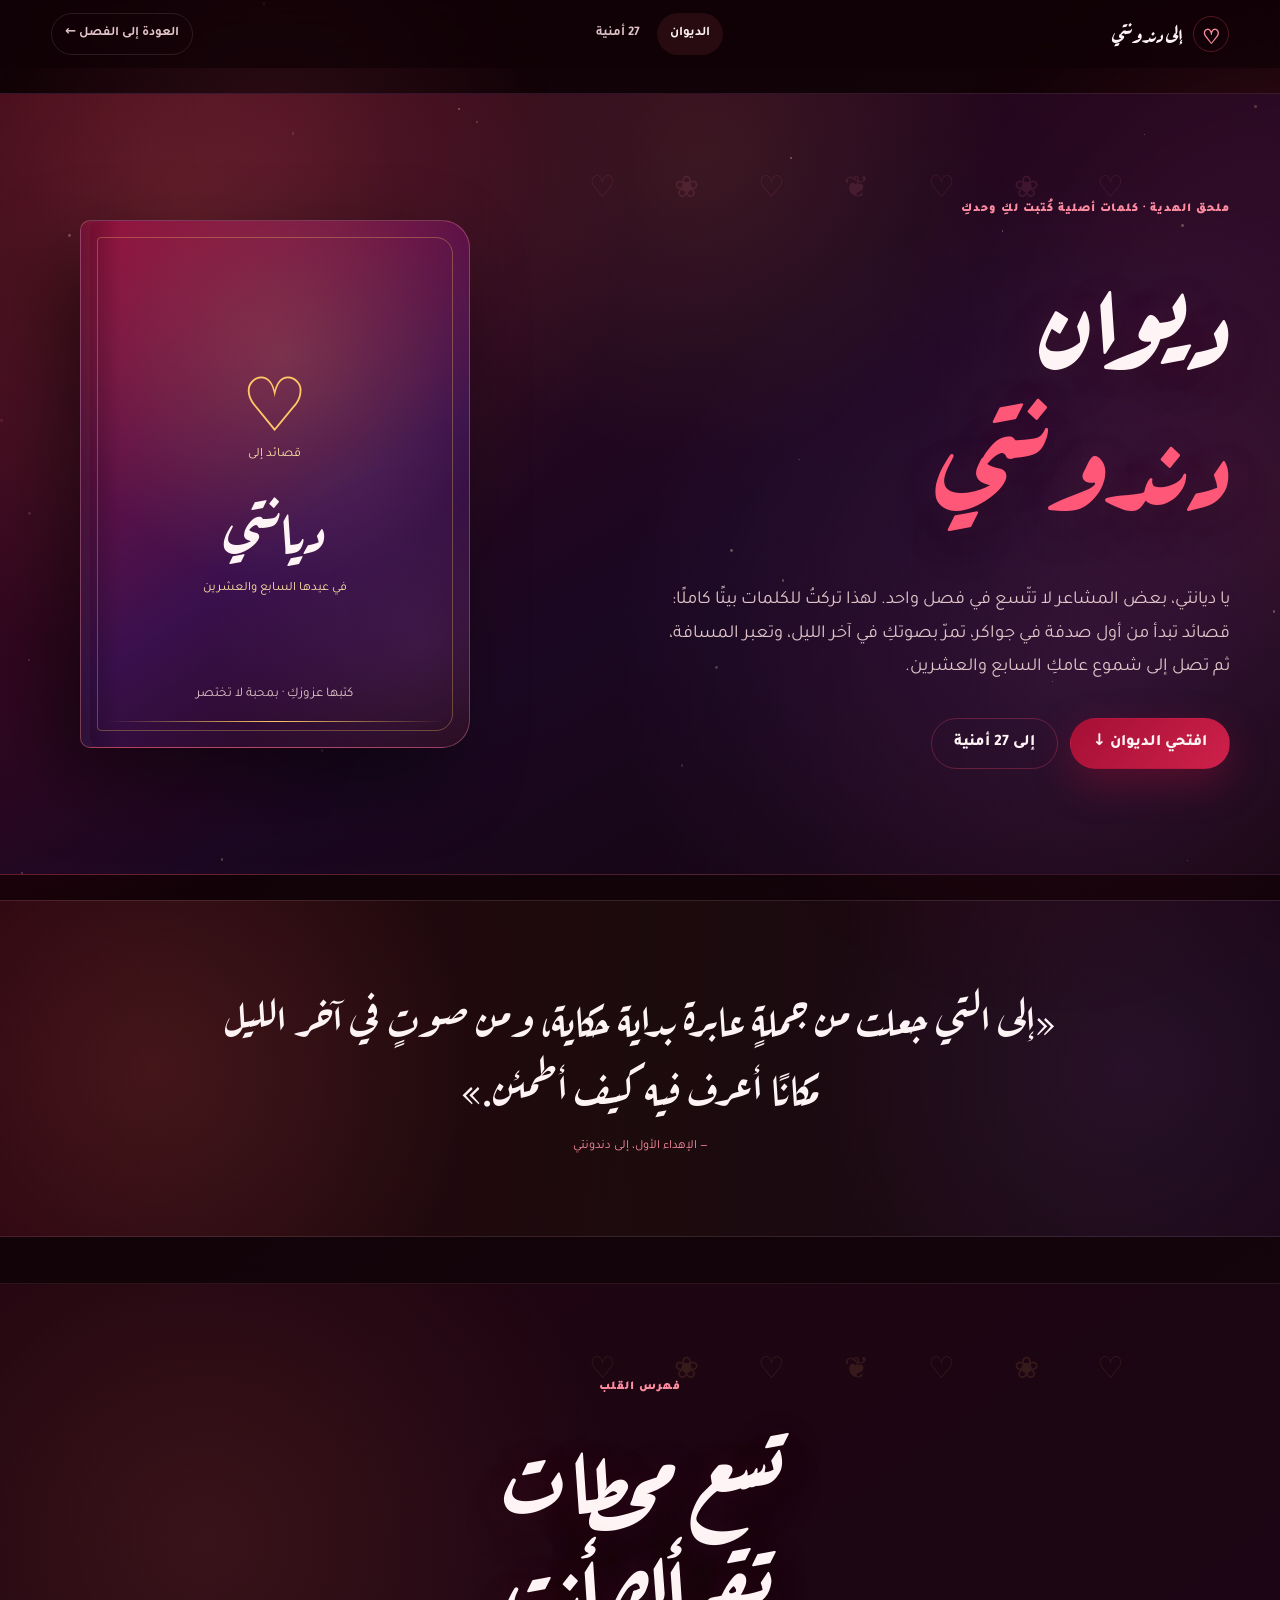
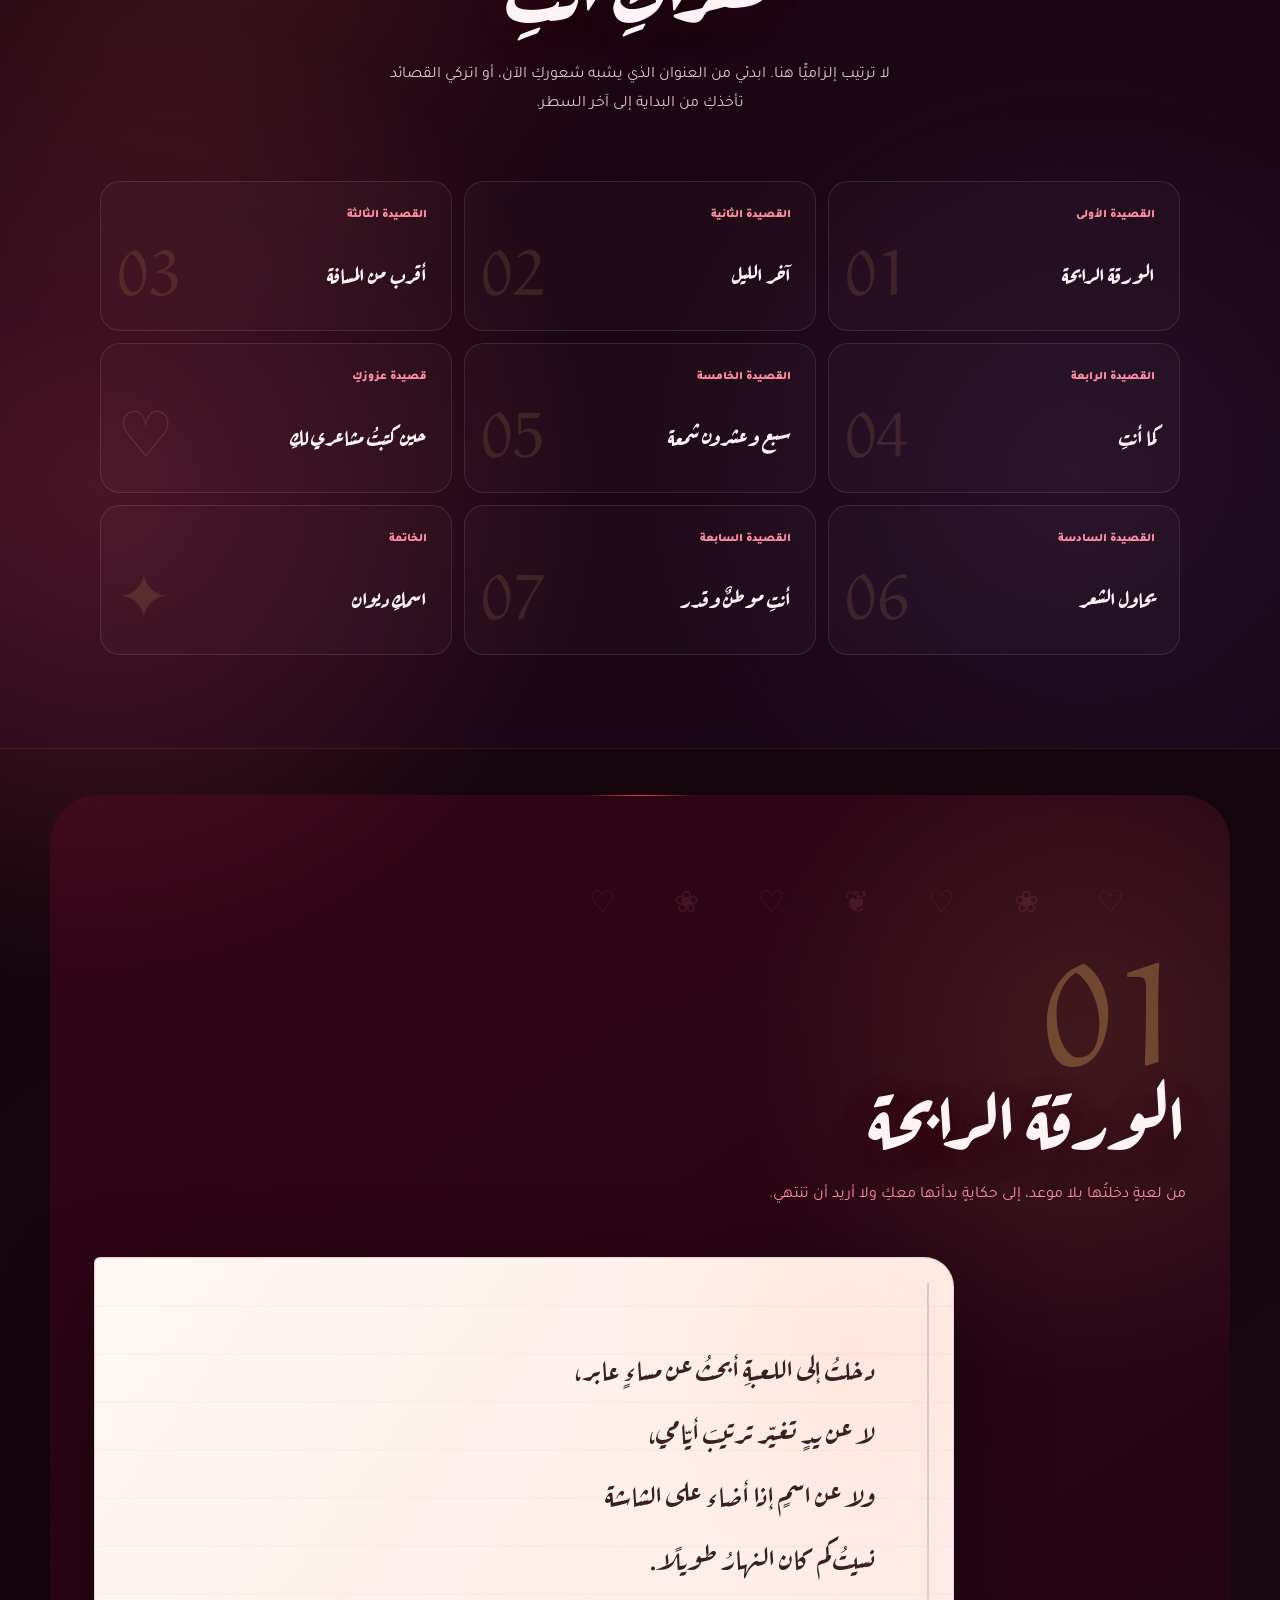
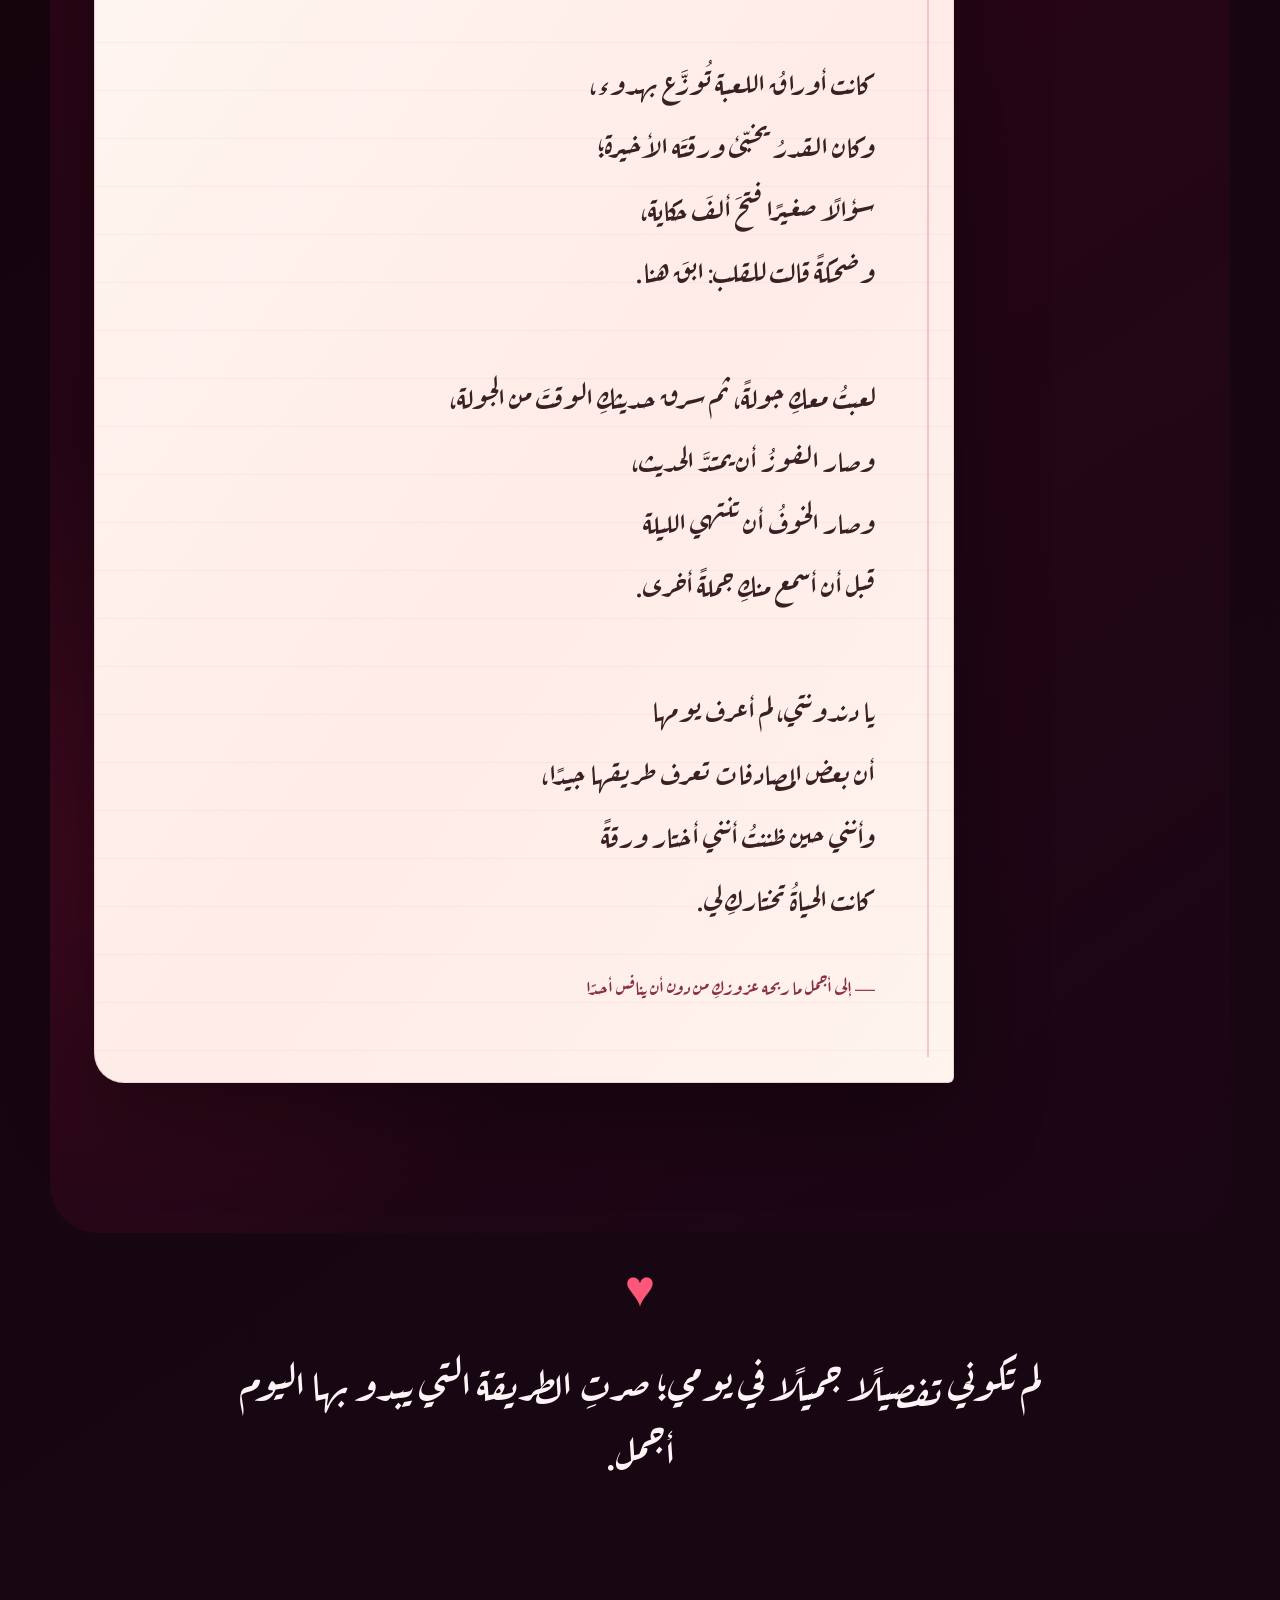
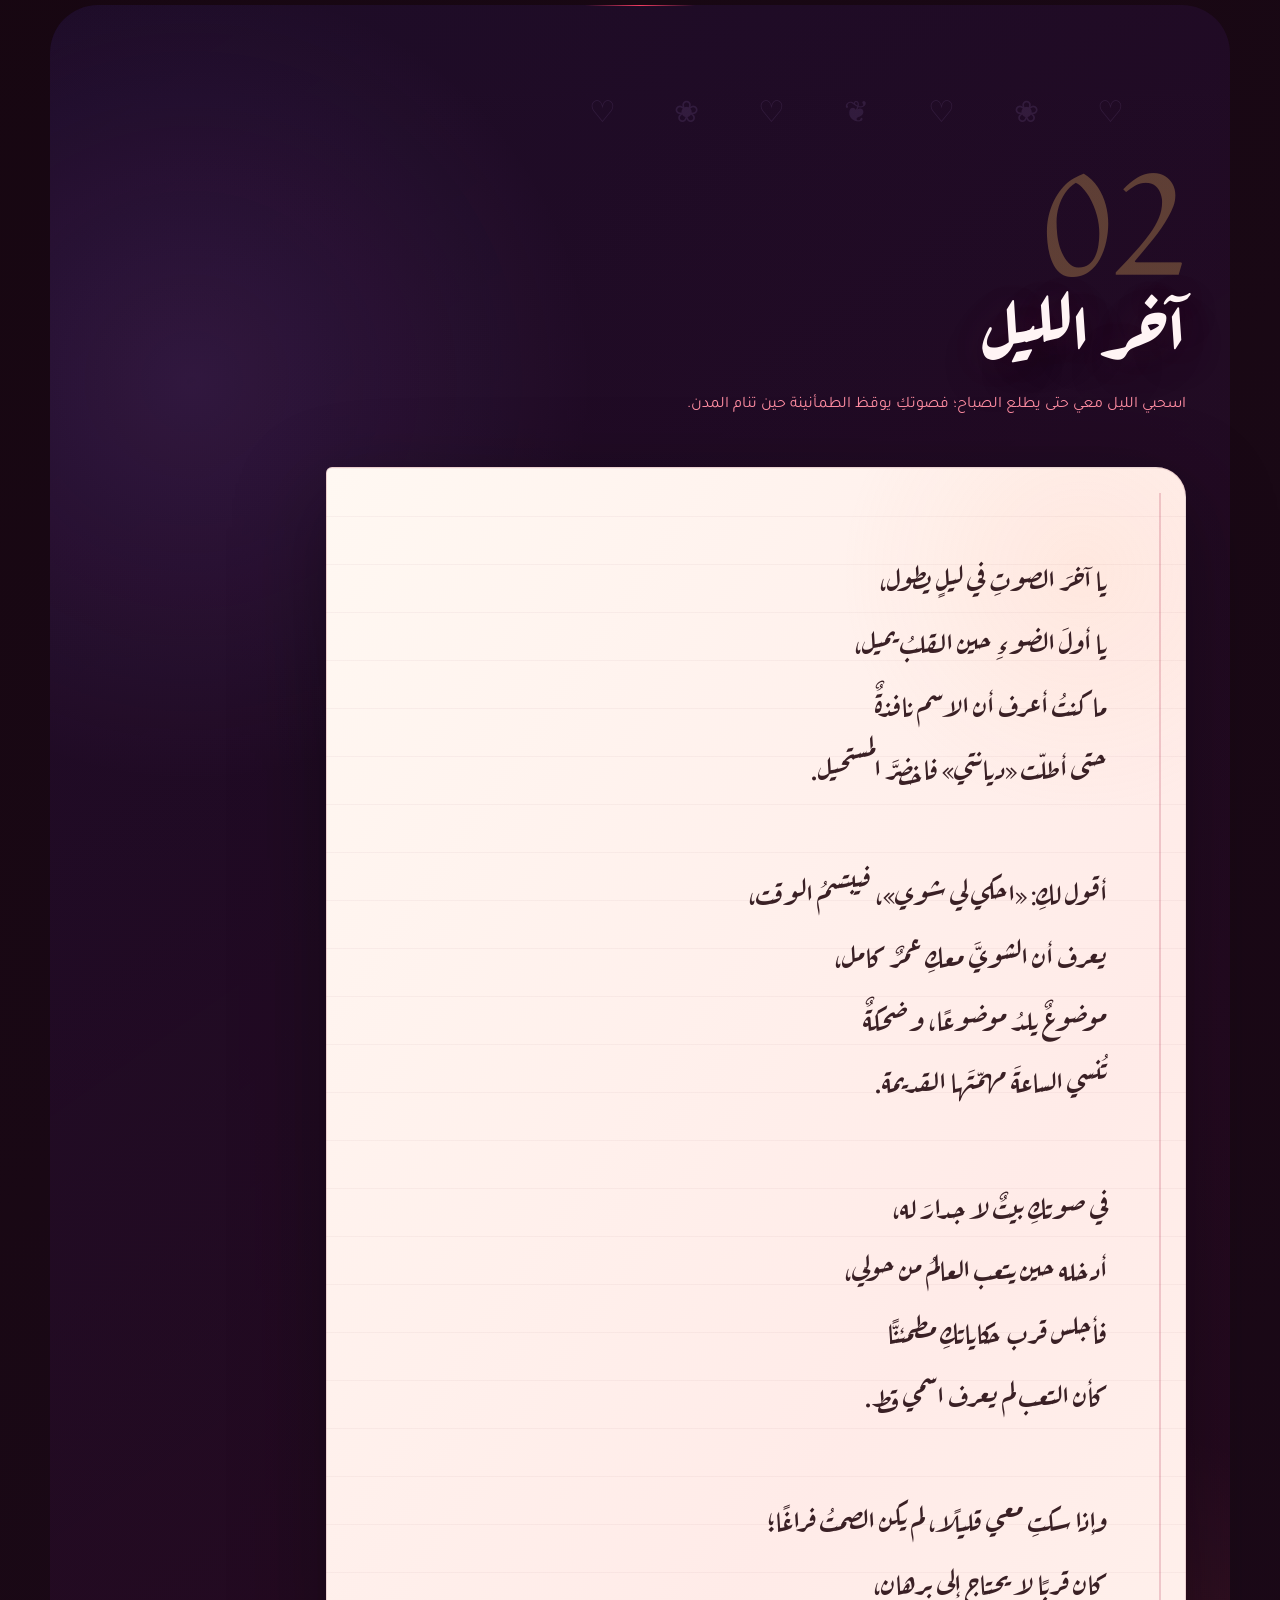
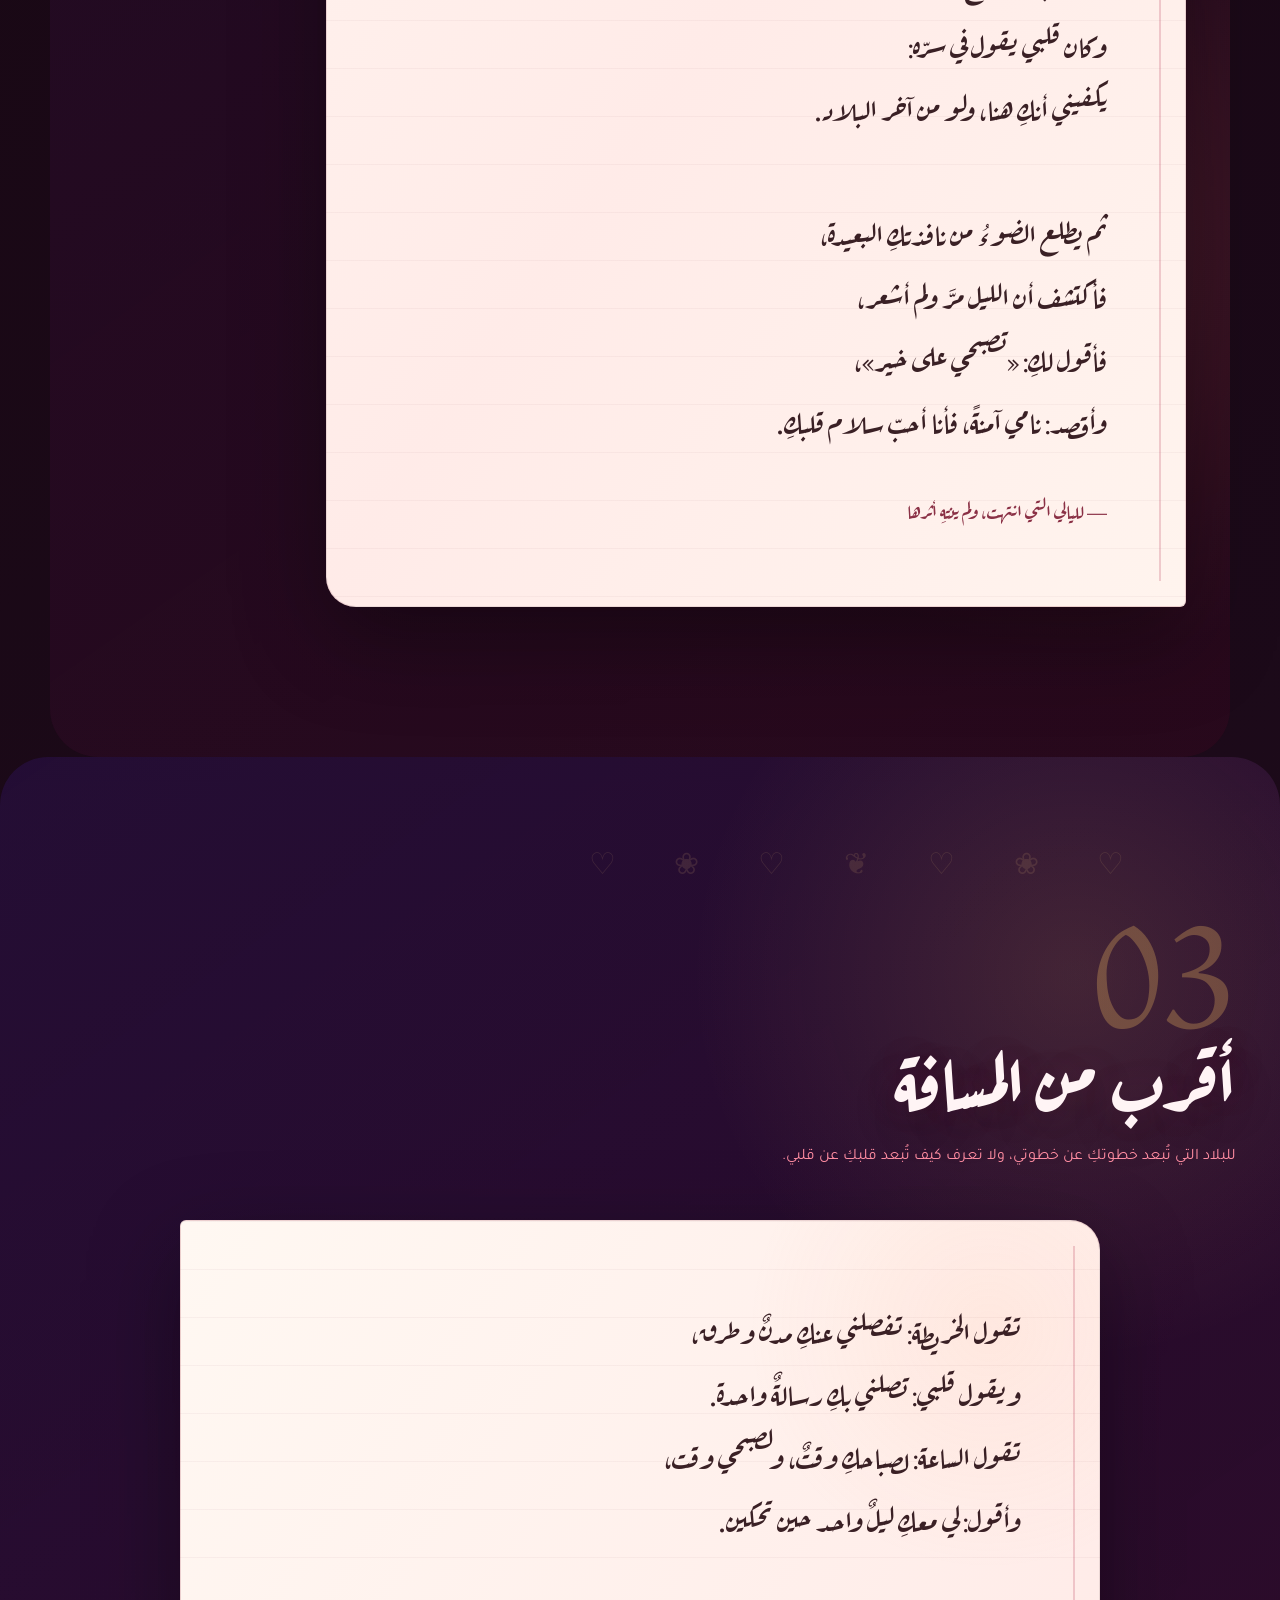
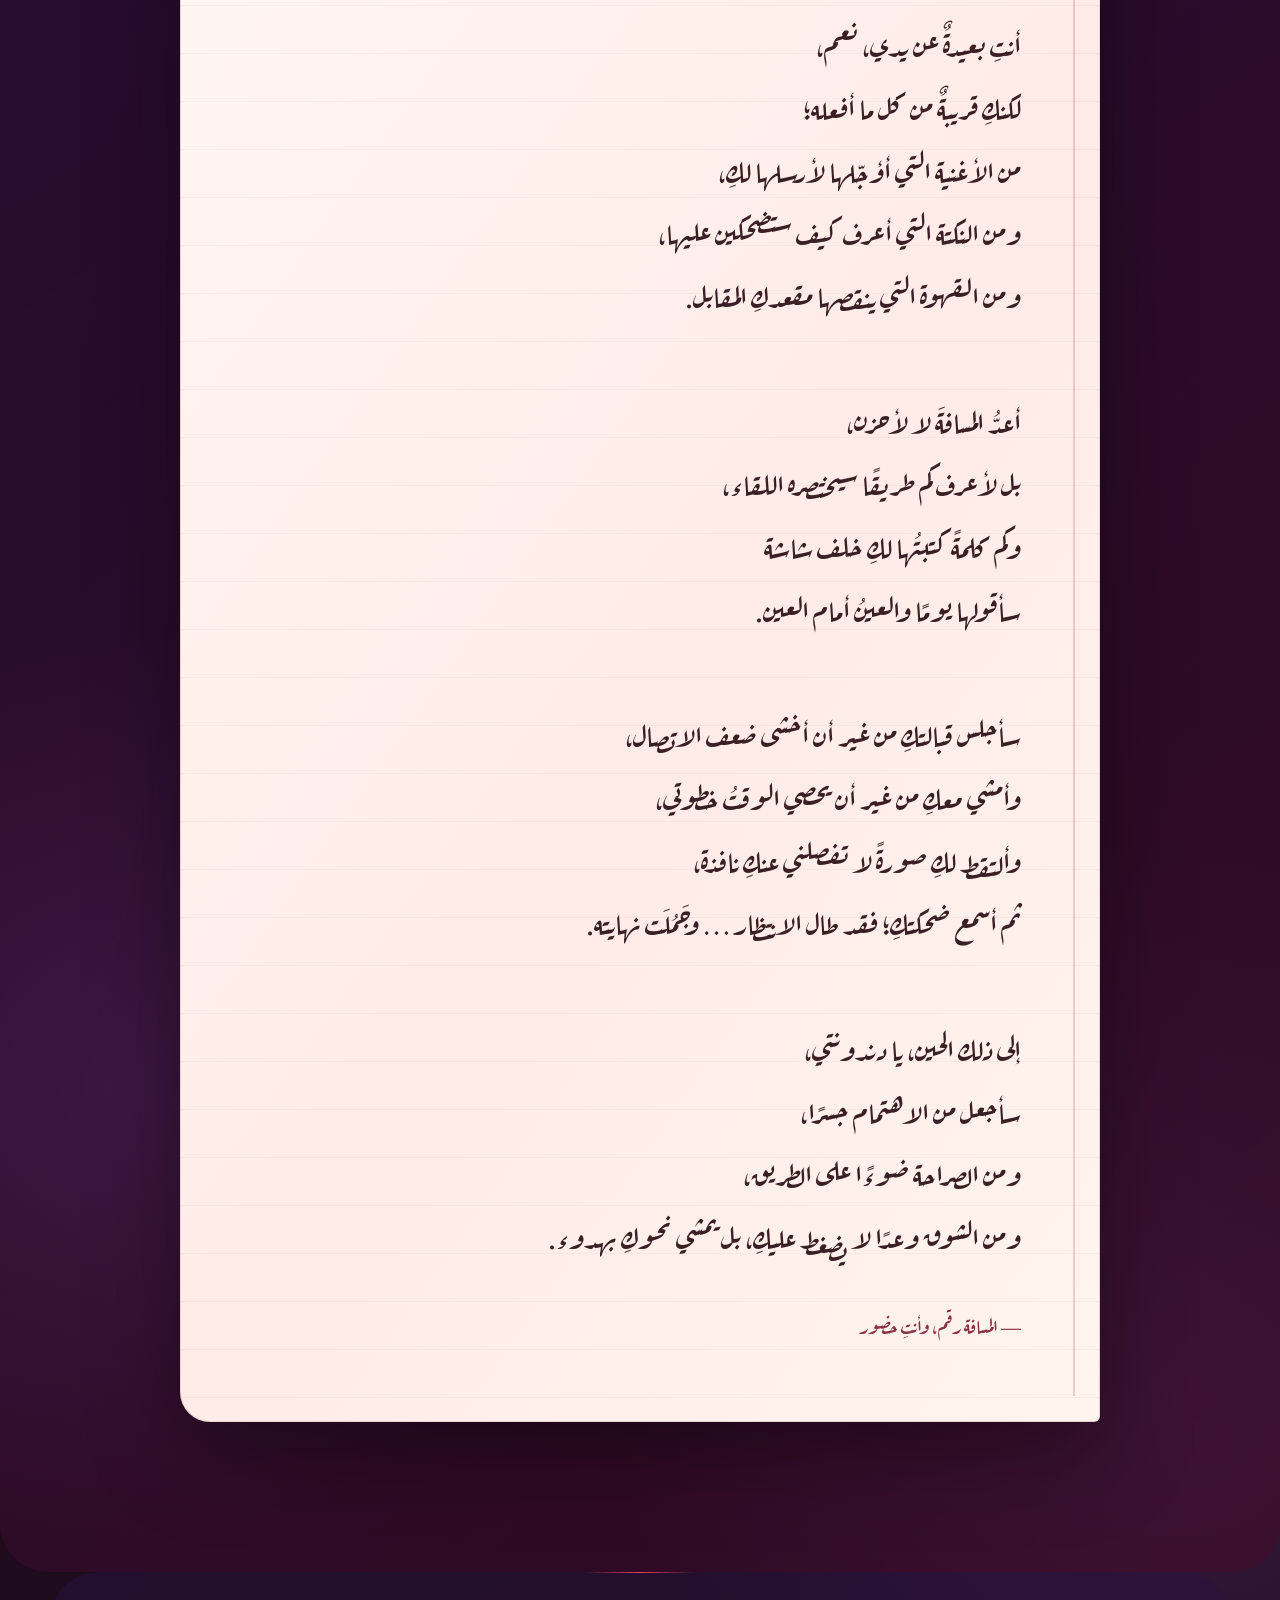
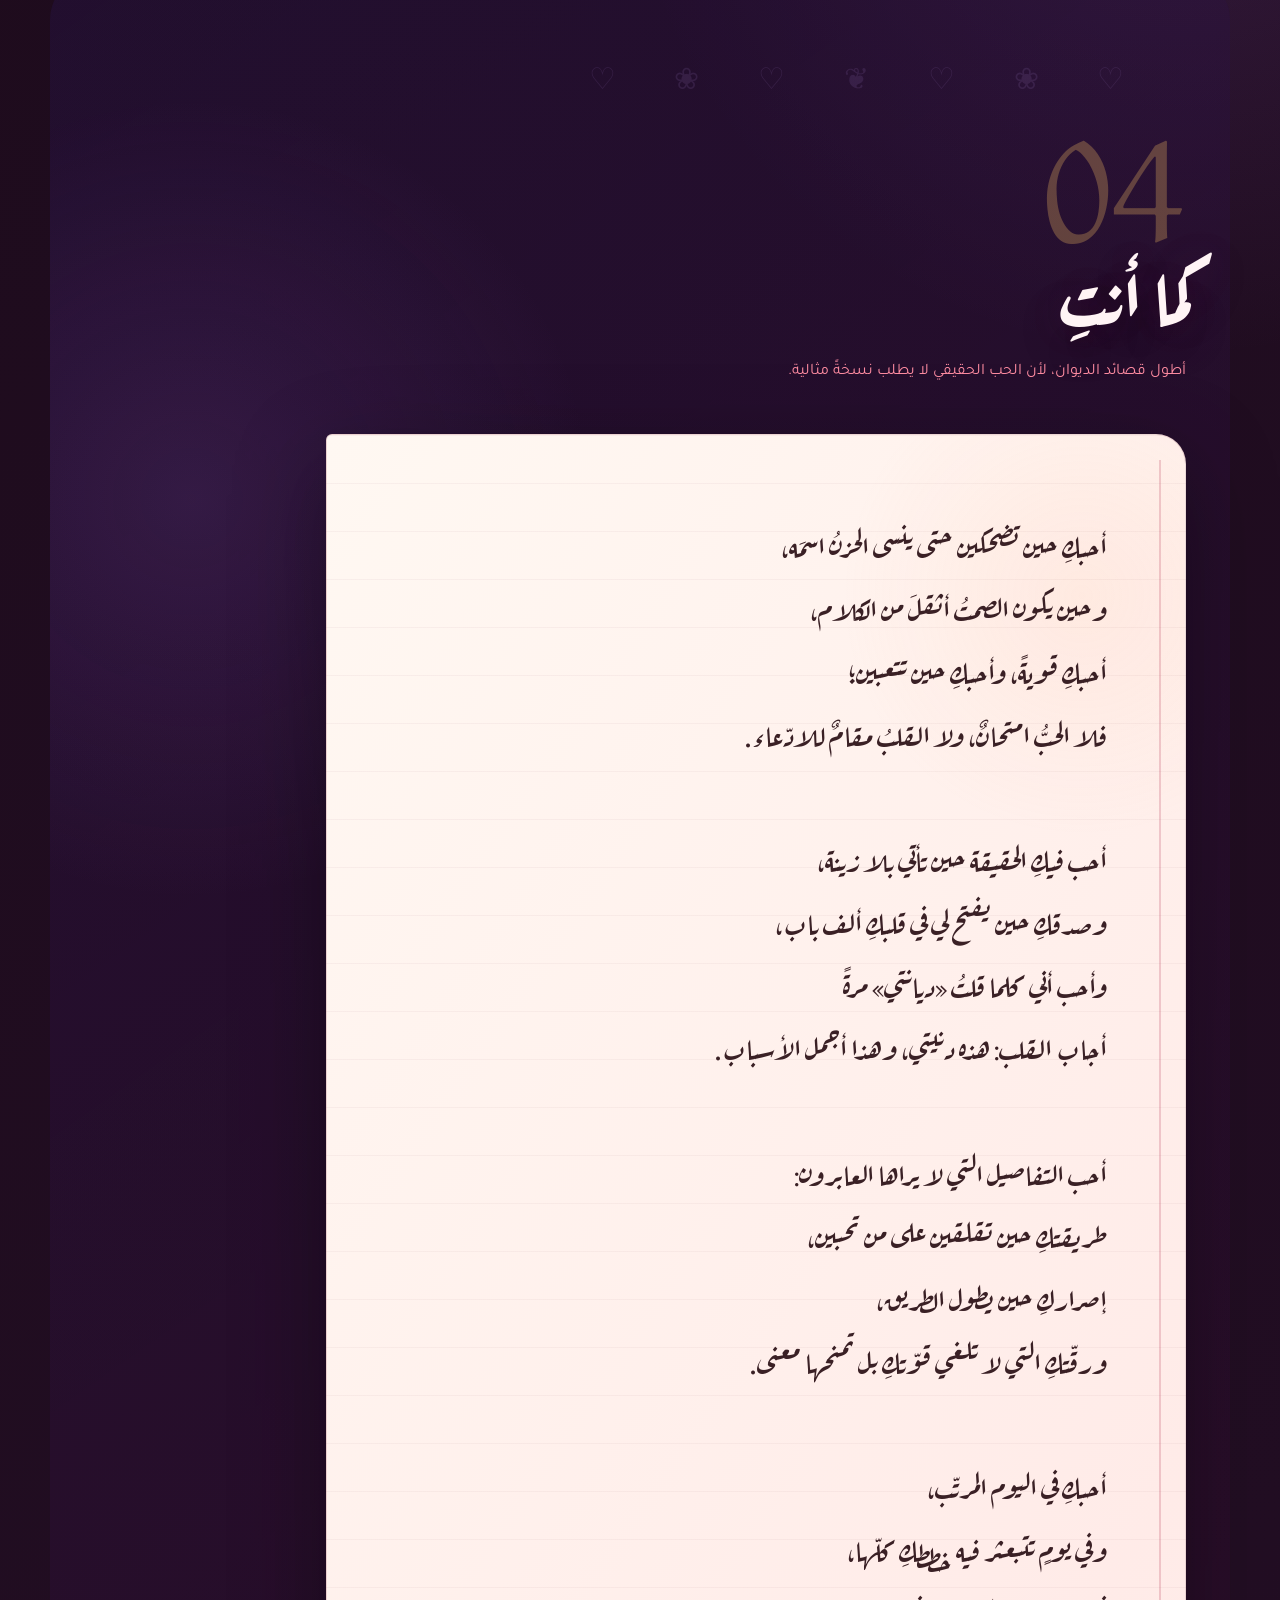
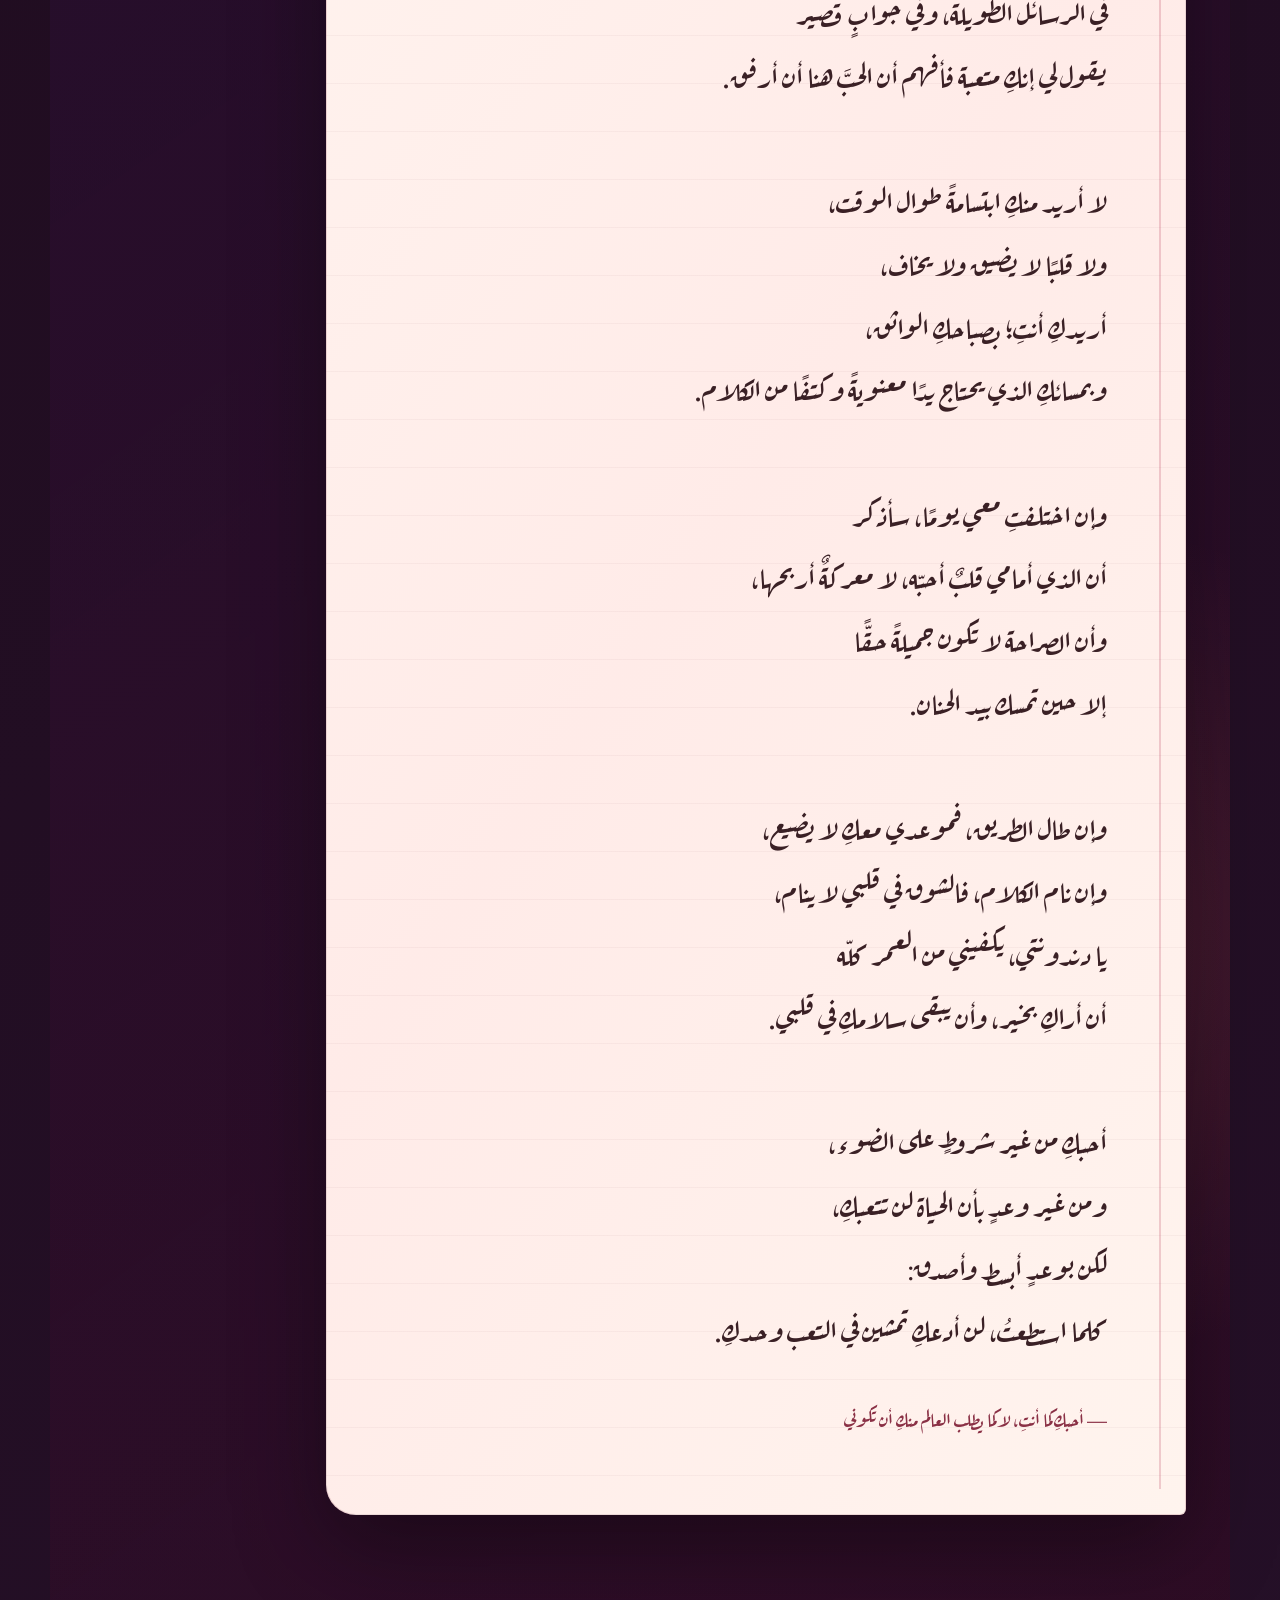
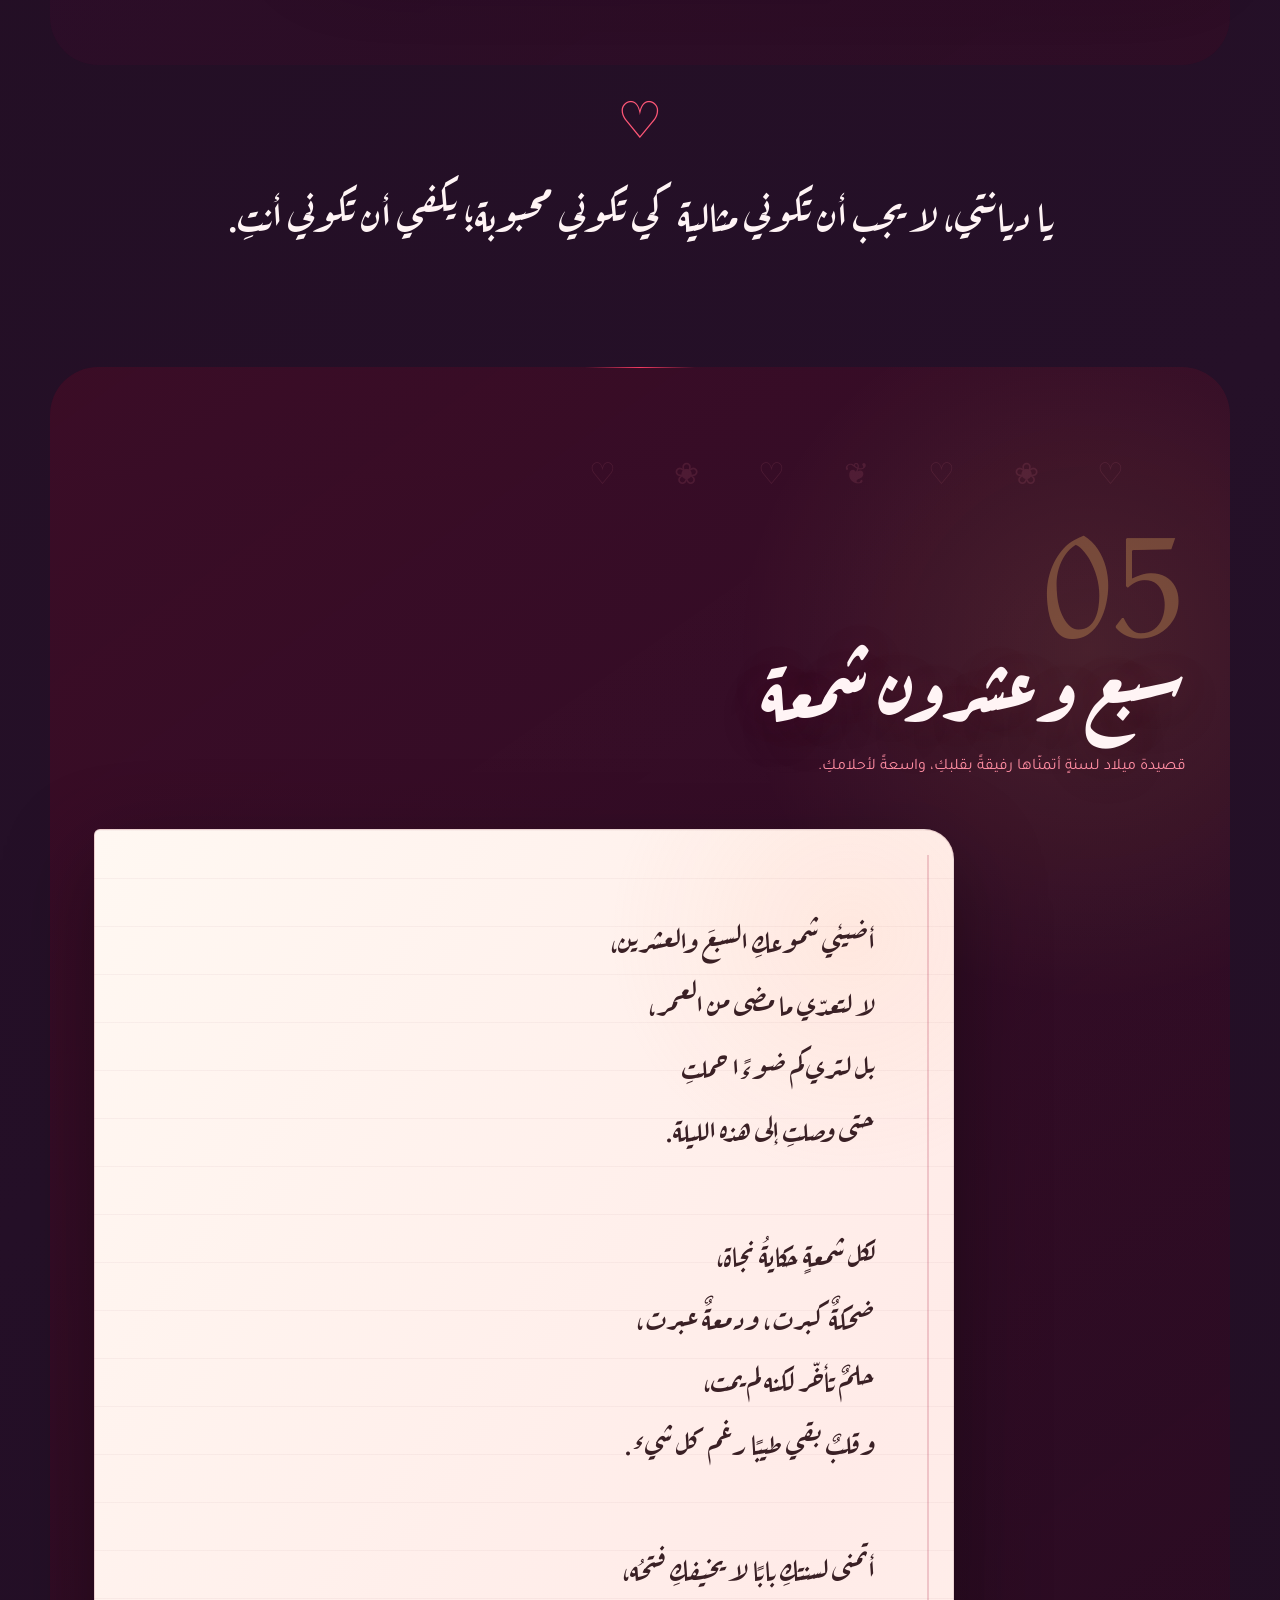
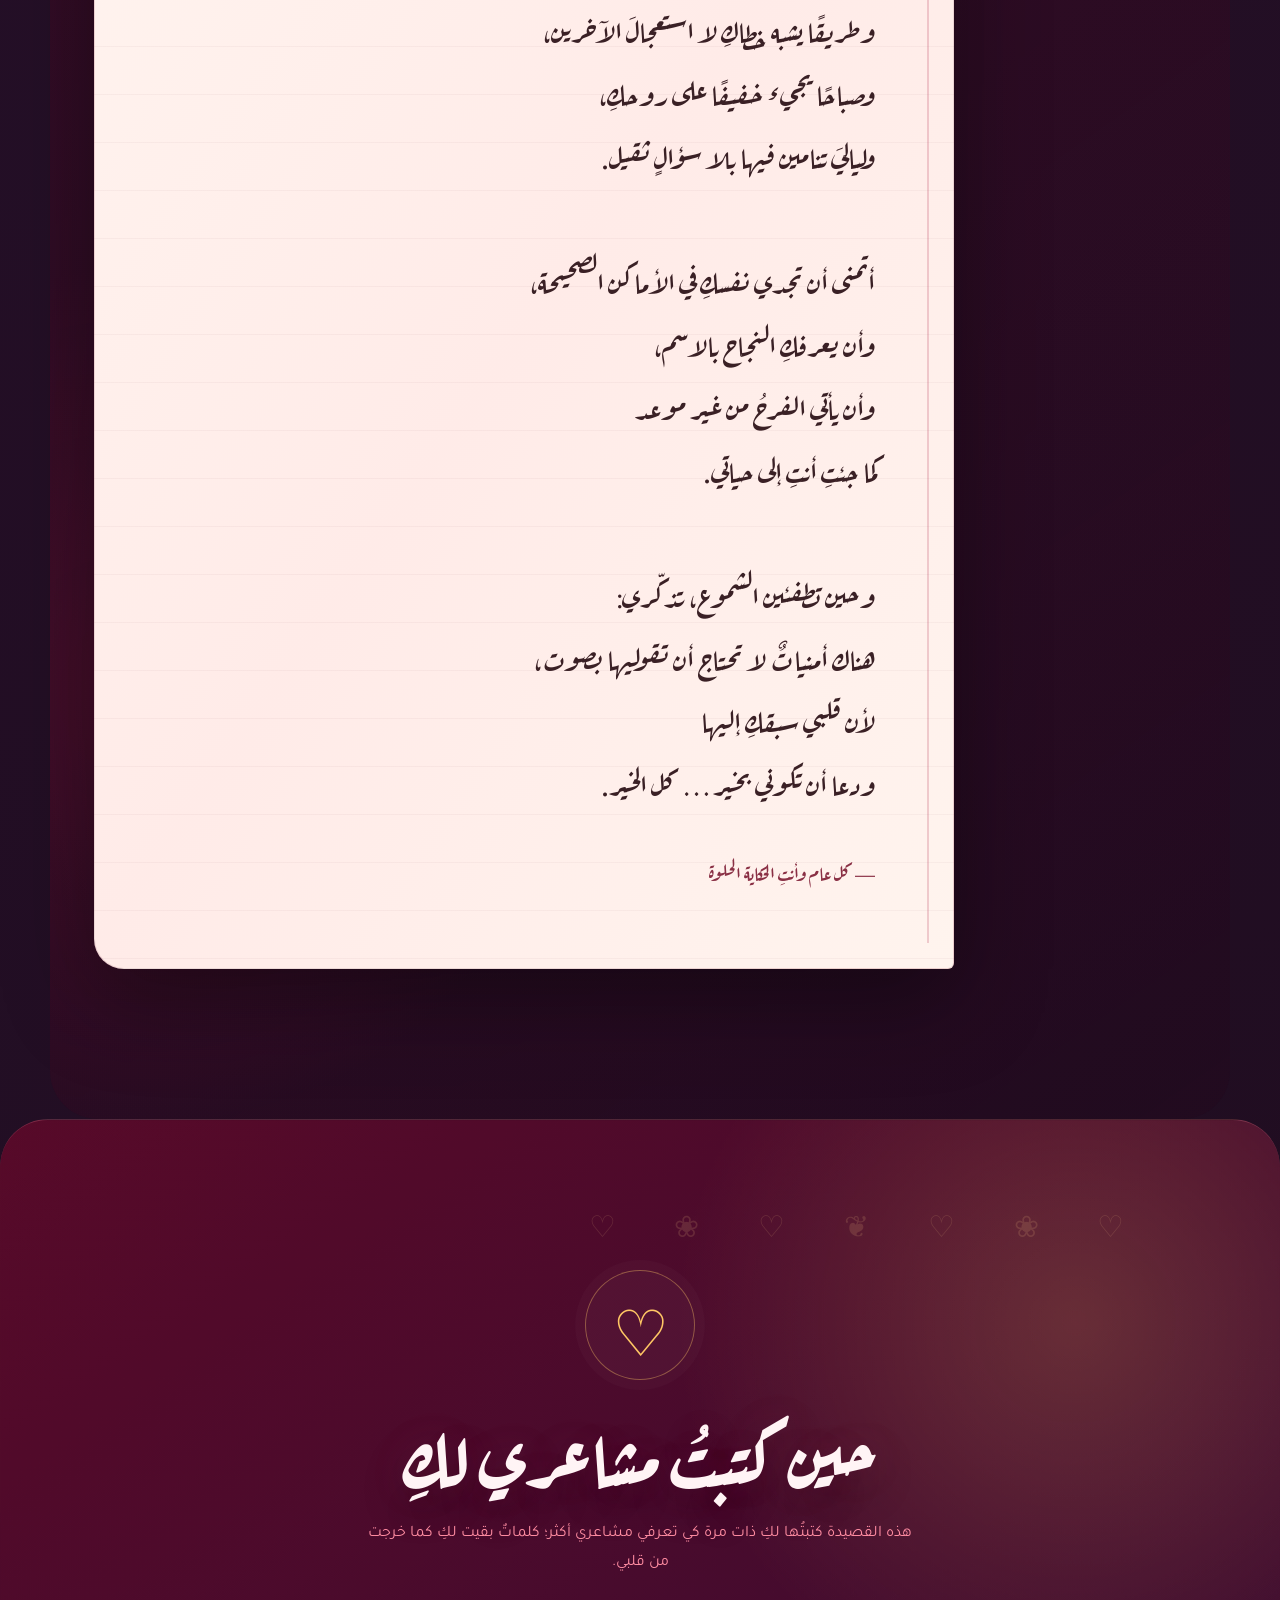
==== poems.html @ 5c47756d "Create Diana's 27th birthday experience" ====
<!doctype html>
<html lang="ar" dir="rtl" class="no-js">
<head>
  <meta charset="utf-8">
  <meta name="viewport" content="width=device-width, initial-scale=1, viewport-fit=cover">
  <meta name="theme-color" content="#100206">
  <meta name="color-scheme" content="dark">
  <meta name="robots" content="noindex, nofollow">
  <meta name="description" content="ديوان حب طويل كُتب إلى ديانتي في عيد ميلادها السابع والعشرين.">
  <title>ديوان دندونتي — إلى ديانتي</title>
  <link rel="icon" href="favicon.svg" type="image/svg+xml">
  <link rel="preconnect" href="https://fonts.googleapis.com">
  <link rel="preconnect" href="https://fonts.gstatic.com" crossorigin>
  <link href="https://fonts.googleapis.com/css2?family=Aref+Ruqaa:wght@400;700&amp;family=Marhey:wght@400;500;600;700&amp;family=Tajawal:wght@400;500;700;800;900&amp;display=swap" rel="stylesheet">
  <link rel="stylesheet" href="companion.css">
  <script>document.documentElement.classList.replace('no-js', 'js');</script>
</head>
<body data-page="poems">
  <a class="skip-link" href="#mainContent">تخطي إلى الديوان</a>
  <div class="reading-progress" id="readingProgress" aria-hidden="true"></div>
  <div class="companion-ambient" id="companionAmbient" aria-hidden="true"></div>

  <header class="companion-nav" id="companionNav">
    <a class="companion-brand" href="index.html" aria-label="العودة إلى الهدية الرئيسية"><span aria-hidden="true">♡</span> إلى دندونتي</a>
    <nav class="companion-links" aria-label="صفحات الهدية">
      <a href="poems.html" aria-current="page">الديوان</a>
      <a href="wishes.html">27 أمنية</a>
    </nav>
    <a class="back-home" href="index.html#poetry">العودة إلى الفصل ←</a>
  </header>

  <main class="book-main" id="mainContent" tabindex="-1">
    <section class="book-hero">
      <div class="hero-copy" data-reveal>
        <p class="eyebrow">ملحق الهدية · كلمات أصلية كُتبت لكِ وحدكِ</p>
        <h1>ديوان<br><em>دندونتي</em></h1>
        <p class="hero-lede">يا ديانتي، بعض المشاعر لا تتّسع في فصل واحد. لهذا تركتُ للكلمات بيتًا كاملًا: قصائد تبدأ من أول صدفة في جواكر، تمرّ بصوتكِ في آخر الليل، وتعبر المسافة، ثم تصل إلى شموع عامكِ السابع والعشرين.</p>
        <div class="hero-actions">
          <a class="companion-button companion-button--primary" href="#contents">افتحي الديوان ↓</a>
          <a class="companion-button" href="wishes.html">إلى 27 أمنية</a>
        </div>
      </div>
      <div class="book-cover" data-reveal aria-label="غلاف ديوان دندونتي">
        <div>
          <div class="book-cover__heart" aria-hidden="true">♡</div>
          <p>قصائد إلى</p>
          <h2>ديانتي</h2>
          <p>في عيدها السابع والعشرين</p>
        </div>
        <small>كتبها عزوزكِ · بمحبة لا تختصر</small>
      </div>
    </section>

    <section class="dedication-strip" aria-label="إهداء الديوان" data-reveal>
      <blockquote>«إلى التي جعلت من جملةٍ عابرة بداية حكاية، ومن صوتٍ في آخر الليل مكانًا أعرف فيه كيف أطمئن.»<cite>— الإهداء الأول، إلى دندونتي</cite></blockquote>
    </section>

    <section class="page-section" id="contents">
      <div class="section-intro" data-reveal>
        <p class="eyebrow">فهرس القلب</p>
        <h2>تسع محطات<br>تقرأكِ أنتِ</h2>
        <p>لا ترتيب إلزاميًّا هنا. ابدئي من العنوان الذي يشبه شعوركِ الآن، أو اتركي القصائد تأخذكِ من البداية إلى آخر السطر.</p>
      </div>
      <nav class="contents" aria-label="فهرس القصائد">
        <a href="#poem-one" data-reveal><span>القصيدة الأولى</span><strong>الورقة الرابحة</strong><i>01</i></a>
        <a href="#poem-two" data-reveal><span>القصيدة الثانية</span><strong>آخر الليل</strong><i>02</i></a>
        <a href="#poem-three" data-reveal><span>القصيدة الثالثة</span><strong>أقرب من المسافة</strong><i>03</i></a>
        <a href="#poem-four" data-reveal><span>القصيدة الرابعة</span><strong>كما أنتِ</strong><i>04</i></a>
        <a href="#poem-five" data-reveal><span>القصيدة الخامسة</span><strong>سبع وعشرون شمعة</strong><i>05</i></a>
        <a href="#poem-from-azouz" data-reveal><span>قصيدة عزوزكِ</span><strong>حين كتبتُ مشاعري لكِ</strong><i>♡</i></a>
        <a href="#poem-pride" data-reveal><span>القصيدة السادسة</span><strong>يحاول الشعر</strong><i>06</i></a>
        <a href="#poem-strength" data-reveal><span>القصيدة السابعة</span><strong>أنتِ موطنٌ وقدر</strong><i>07</i></a>
        <a href="#poem-six" data-reveal><span>الخاتمة</span><strong>اسمكِ ديوان</strong><i>✦</i></a>
      </nav>
    </section>

    <section class="poem-chapter" id="poem-one">
      <div class="poem-heading" data-reveal><span>01</span><h2>الورقة الرابحة</h2><p>من لعبةٍ دخلتُها بلا موعد، إلى حكايةٍ بدأتها معكِ ولا أريد أن تنتهي.</p></div>
      <article class="poem-sheet" data-reveal>
        <p class="poem-lines">
          دخلتُ إلى اللعبةِ أبحثُ عن مساءٍ عابر،<br>
          لا عن يدٍ تغيّر ترتيبَ أيّامي،<br>
          ولا عن اسمٍ إذا أضاء على الشاشة<br>
          نسيتُ كم كان النهارُ طويلًا.<br><br>
          كانت أوراقُ اللعبة تُوزَّع بهدوء،<br>
          وكان القدرُ يخبّئ ورقتَه الأخيرة؛<br>
          سؤالًا صغيرًا فتحَ ألفَ حكاية،<br>
          وضحكةً قالت للقلب: ابقَ هنا.<br><br>
          لعبتُ معكِ جولةً، ثم سرق حديثكِ الوقتَ من الجولة،<br>
          وصار الفوزُ أن يمتدَّ الحديث،<br>
          وصار الخوفُ أن تنتهي الليلة<br>
          قبل أن أسمع منكِ جملةً أخرى.<br><br>
          يا دندونتي، لم أعرف يومها<br>
          أن بعض المصادفات تعرف طريقها جيدًا،<br>
          وأنني حين ظننتُ أنني أختار ورقةً<br>
          كانت الحياةُ تختاركِ لي.
        </p>
        <p class="poem-sign">— إلى أجمل ما ربحه عزوزكِ من دون أن ينافس أحدًا</p>
      </article>
    </section>

    <div class="poem-interlude" data-reveal><span aria-hidden="true">♥</span><p>لم تكوني تفصيلًا جميلًا في يومي؛ صرتِ الطريقة التي يبدو بها اليوم أجمل.</p></div>

    <section class="poem-chapter poem-chapter--left" id="poem-two">
      <div class="poem-heading" data-reveal><span>02</span><h2>آخر الليل</h2><p>اسحبي الليل معي حتى يطلع الصباح؛ فصوتكِ يوقظ الطمأنينة حين تنام المدن.</p></div>
      <article class="poem-sheet" data-reveal>
        <p class="poem-lines">
          يا آخرَ الصوتِ في ليلٍ يطول،<br>
          يا أولَ الضوءِ حين القلبُ يميل،<br>
          ما كنتُ أعرف أن الاسم نافذةٌ<br>
          حتى أطلّت «ديانتي» فاخضرَّ المستحيل.<br><br>
          أقول لكِ: «احكي لي شوي»، فيبتسمُ الوقت،<br>
          يعرف أن الشويَّ معكِ عمرٌ كامل،<br>
          موضوعٌ يلدُ موضوعًا، وضحكةٌ<br>
          تُنسي الساعةَ مهمّتَها القديمة.<br><br>
          في صوتكِ بيتٌ لا جدارَ له،<br>
          أدخله حين يتعب العالمُ من حولي،<br>
          فأجلس قرب حكاياتكِ مطمئنًّا<br>
          كأن التعب لم يعرف اسمي قط.<br><br>
          وإذا سكتِ معي قليلًا، لم يكن الصمتُ فراغًا؛<br>
          كان قربًا لا يحتاج إلى برهان،<br>
          وكان قلبي يقول في سرّه:<br>
          يكفيني أنكِ هنا، ولو من آخر البلاد.<br><br>
          ثم يطلع الضوءُ من نافذتكِ البعيدة،<br>
          فأكتشف أن الليل مرَّ ولم أشعر،<br>
          فأقول لكِ: «تصبحي على خير»،<br>
          وأقصد: نامي آمنةً، فأنا أحبّ سلام قلبكِ.
        </p>
        <p class="poem-sign">— لليالي التي انتهت، ولم ينتهِ أثرها</p>
      </article>
    </section>

    <section class="poem-chapter poem-chapter--deep" id="poem-three">
      <div class="poem-heading" data-reveal><span>03</span><h2>أقرب من المسافة</h2><p>للبلاد التي تُبعد خطوتكِ عن خطوتي، ولا تعرف كيف تُبعد قلبكِ عن قلبي.</p></div>
      <article class="poem-sheet" data-reveal>
        <p class="poem-lines">
          تقول الخريطة: تفصلني عنكِ مدنٌ وطرق،<br>
          ويقول قلبي: تصلني بكِ رسالةٌ واحدة.<br>
          تقول الساعة: لصباحكِ وقتٌ، ولصبحي وقت،<br>
          وأقول: لي معكِ ليلٌ واحد حين تحكين.<br><br>
          أنتِ بعيدةٌ عن يدي، نعم،<br>
          لكنكِ قريبةٌ من كل ما أفعله؛<br>
          من الأغنية التي أؤجّلها لأرسلها لكِ،<br>
          ومن النكتة التي أعرف كيف ستضحكين عليها،<br>
          ومن القهوة التي ينقصها مقعدكِ المقابل.<br><br>
          أعدُّ المسافةَ لا لأحزن،<br>
          بل لأعرف كم طريقًا سيختصره اللقاء،<br>
          وكم كلمةً كتبتُها لكِ خلف شاشة<br>
          سأقولها يومًا والعينُ أمام العين.<br><br>
          سأجلس قبالتكِ من غير أن أخشى ضعف الاتصال،<br>
          وأمشي معكِ من غير أن يحصي الوقتُ خطوتي،<br>
          وألتقط لكِ صورةً لا تفصلني عنكِ نافذة،<br>
          ثم أسمع ضحكتكِ؛ فقد طال الانتظار… وجَمُلَت نهايته.<br><br>
          إلى ذلك الحين، يا دندونتي،<br>
          سأجعل من الاهتمام جسرًا،<br>
          ومن الصراحة ضوءًا على الطريق،<br>
          ومن الشوق وعدًا لا يضغط عليكِ، بل يمشي نحوكِ بهدوء.
        </p>
        <p class="poem-sign">— المسافة رقم، وأنتِ حضور</p>
      </article>
    </section>

    <section class="poem-chapter poem-chapter--left" id="poem-four">
      <div class="poem-heading" data-reveal><span>04</span><h2>كما أنتِ</h2><p>أطول قصائد الديوان، لأن الحب الحقيقي لا يطلب نسخةً مثالية.</p></div>
      <article class="poem-sheet" data-reveal>
        <p class="poem-lines">
          أحبكِ حين تضحكين حتى ينسى الحزنُ اسمَه،<br>
          وحين يكون الصمتُ أثقلَ من الكلام،<br>
          أحبكِ قويةً، وأحبكِ حين تتعبين؛<br>
          فلا الحبُّ امتحانٌ، ولا القلبُ مقامٌ للادّعاء.<br><br>
          أحب فيكِ الحقيقة حين تأتي بلا زينة،<br>
          وصدقكِ حين يفتح لي في قلبكِ ألف باب،<br>
          وأحب أني كلما قلتُ «ديانتي» مرةً<br>
          أجاب القلب: هذه دنيتي، وهذا أجمل الأسباب.<br><br>
          أحب التفاصيل التي لا يراها العابرون:<br>
          طريقتكِ حين تقلقين على من تحبين،<br>
          إصراركِ حين يطول الطريق،<br>
          ورقّتكِ التي لا تلغي قوّتكِ بل تمنحها معنى.<br><br>
          أحبكِ في اليوم المرتّب،<br>
          وفي يومٍ تتبعثر فيه خططكِ كلّها،<br>
          في الرسائل الطويلة، وفي جوابٍ قصير<br>
          يقول لي إنكِ متعبة فأفهم أن الحبَّ هنا أن أرفق.<br><br>
          لا أريد منكِ ابتسامةً طوال الوقت،<br>
          ولا قلبًا لا يضيق ولا يخاف،<br>
          أريدكِ أنتِ؛ بصباحكِ الواثق،<br>
          وبمسائكِ الذي يحتاج يدًا معنويةً وكتفًا من الكلام.<br><br>
          وإن اختلفتِ معي يومًا، سأذكر<br>
          أن الذي أمامي قلبٌ أحبّه، لا معركةٌ أربحها،<br>
          وأن الصراحة لا تكون جميلةً حقًّا<br>
          إلا حين تمسك بيد الحنان.<br><br>
          وإن طال الطريق، فموعدي معكِ لا يضيع،<br>
          وإن نام الكلام، فالشوق في قلبي لا ينام،<br>
          يا دندونتي، يكفيني من العمر كلّه<br>
          أن أراكِ بخير، وأن يبقى سلامكِ في قلبي.<br><br>
          أحبكِ من غير شروطٍ على الضوء،<br>
          ومن غير وعدٍ بأن الحياة لن تتعبكِ،<br>
          لكن بوعدٍ أبسط وأصدق:<br>
          كلما استطعتُ، لن أدعكِ تمشين في التعب وحدكِ.
        </p>
        <p class="poem-sign">— أحبكِ كما أنتِ، لا كما يطلب العالم منكِ أن تكوني</p>
      </article>
    </section>

    <div class="poem-interlude" data-reveal><span aria-hidden="true">♡</span><p>يا ديانتي، لا يجب أن تكوني مثالية كي تكوني محبوبة؛ يكفي أن تكوني أنتِ.</p></div>

    <section class="poem-chapter" id="poem-five">
      <div class="poem-heading" data-reveal><span>05</span><h2>سبع وعشرون شمعة</h2><p>قصيدة ميلاد لسنةٍ أتمنّاها رفيقةً بقلبكِ، واسعةً لأحلامكِ.</p></div>
      <article class="poem-sheet" data-reveal>
        <p class="poem-lines">
          أضيئي شموعكِ السبعَ والعشرين،<br>
          لا لتعدّي ما مضى من العمر،<br>
          بل لتري كم ضوءًا حملتِ<br>
          حتى وصلتِ إلى هذه الليلة.<br><br>
          لكل شمعةٍ حكايةُ نجاة،<br>
          ضحكةٌ كبرت، ودمعةٌ عبرت،<br>
          حلمٌ تأخّر لكنه لم يمت،<br>
          وقلبٌ بقي طيبًا رغم كل شيء.<br><br>
          أتمنى لسنتكِ بابًا لا يخيفكِ فتحُه،<br>
          وطريقًا يشبه خطاكِ لا استعجالَ الآخرين،<br>
          وصباحًا يجيء خفيفًا على روحكِ،<br>
          ولياليَ تنامين فيها بلا سؤالٍ ثقيل.<br><br>
          أتمنى أن تجدي نفسكِ في الأماكن الصحيحة،<br>
          وأن يعرفكِ النجاح بالاسم،<br>
          وأن يأتي الفرحُ من غير موعد<br>
          كما جئتِ أنتِ إلى حياتي.<br><br>
          وحين تطفئين الشموع، تذكّري:<br>
          هناك أمنياتٌ لا تحتاج أن تقوليها بصوت،<br>
          لأن قلبي سبقكِ إليها<br>
          ودعا أن تكوني بخير… كل الخير.
        </p>
        <p class="poem-sign">— كل عام وأنتِ الحكاية الحلوة</p>
      </article>
    </section>

    <section class="poem-chapter poem-chapter--deep" id="poem-from-azouz">
      <div class="poem-heading" data-reveal><span>♡</span><h2>حين كتبتُ مشاعري لكِ</h2><p>هذه القصيدة كتبتُها لكِ ذات مرة كي تعرفي مشاعري أكثر؛ كلماتٌ بقيت لكِ كما خرجت من قلبي.</p></div>
      <article class="poem-sheet" data-reveal>
        <p class="poem-lines">
          كانها بدرٌ ينيرُ ظلامَ الليالي<br>
          حبُّ ديانتي لا يوصفُ بكلماتِ أشعاري<br>
          صورةُ وجهها لا تغادرُ بناتَ أفكاري<br>
          جمالٌ وحسنٌ وأدبٌ ووقارِ<br><br>

          عيني المها فيها مجسدةٌ أجملُ الآياتِ<br>
          تكتملُ الحياةُ معكِ يا أجملَ البناتِ<br>
          يا حبيبةَ القلبِ والفكرِ والبالِ<br>
          أصلّي إلى اللهِ الواحدِ القهّارِ<br>
          أن يجعلَ منكِ زوجةً لي بكلِّ إصراري<br><br>

          من دفءِ قلبِكِ أعيشُ ليلي ونهاري<br>
          وبقربِكِ يهدأُ قلبي وتطمئنُّ أسراري<br>
          وما عادَ حبُّكِ حبًّا كما يعرفُهُ الناسُ<br>
          بل صارَ هيامًا يسري في دمي، ويملأُ أعمقَ أفكاري<br><br>

          أشتاقُ إليكِ وإن كنتِ بقربي<br>
          وأفتقدُكِ قبلَ أن تغادري داري<br>
          وأحبُّ الطريقَ الذي مرَّت عليه خطاكِ<br>
          وكأنَّ الأرضَ تزينتْ لأنَّها حملتْ آثارَكِ يا قمري الساري<br><br>

          وأنا أعلمُ ما أخفتهُ الأيامُ في قلبِكِ من انكسارِ<br>
          وأعرفُ كم تحملتِ بصمتٍ من وجعٍ ومرارِ<br>
          وما نظرتُ إليكِ يومًا بعينِ الشفقةِ أبدًا<br>
          بل بعينِ الفخرِ، لأنكِ وقفتِ رغمَ كلِّ الأعصارِ<br><br>

          أتمنى لو أستطيعُ أن آخذَ عنكِ بعضَ تعبِ السنينِ<br>
          وأحملَ عن قلبِكِ ما أثقلهُ من الأحمالِ والأقدارِ<br>
          ولو كانَ بيدي لأبعدتُ عنكِ كلَّ دمعةٍ<br>
          ولزرعتُ مكانَها ألفَ ابتسامةٍ وفرحٍ وازدهارِ<br><br>

          أعلمُ أنَّ الطريقَ بيننا ليس سهلًا<br>
          وأنَّ الوصولَ إليكِ يحتاجُ صبرًا وإصرارِ<br>
          لكنني مؤمنٌ أنَّ ما كتبهُ اللهُ لنا سيأتينا<br>
          ولو اجتمعتْ الدنيا كلُّها لتصنعَ ألفَ جدارِ<br><br>

          أنتِ تشبهينني حتى كأنَّ روحينا خُلقتا من روحٍ واحدةٍ<br>
          نفهمُ الصمتَ قبلَ الكلامِ، ونقرأُ ما تخفيهِ الأنظارِ<br>
          ولذلكَ أخافُ عليكِ أكثرَ من خوفي على نفسي<br>
          وأدعو اللهَ أن يحفظَ قلبَكِ من كلِّ وجعٍ وضرارِ<br><br>

          إن ضاقتْ بكِ الدنيا فقلبي بيتُكِ<br>
          وإن أتعبتكِ الحياةُ فكتفي لكِ خيرُ جوارِ<br>
          وسأبقى على وعدي ما دامَ في صدري نفسٌ<br>
          لا يغيّرني بُعدٌ، ولا تكسرني الأيامُ، ولا تُضعفني الأعذارِ<br><br>

          يا ديانتي… يا دندونتي… يا أجملَ نعمةٍ رزقني اللهُ بها<br>
          أنتِ دعائي في سجودي، وأمنيتي في كلِّ الأسحارِ<br>
          وأسألُ اللهَ أن يجمعني بكِ زوجةً<br>
          فنعيشُ العمرَ معًا، بقلبٍ واحدٍ، وحبٍّ لا يعرفُ الانكسارِ.
        </p>
        <p class="poem-sign">— كتبتُها لكِ يا ديانتي، عزوزكِ ♡</p>
      </article>
    </section>

    <section class="poem-chapter poem-chapter--left" id="poem-pride">
      <div class="poem-heading" data-reveal><span>06</span><h2>يحاول الشعر</h2><p>فخرُ عزوزكِ بحبيبته، وبالزوجة التي يراها في كلّ غدٍ جميل.</p></div>
      <article class="poem-sheet" data-reveal>
        <p class="poem-lines">
          يا ديانتي، ما عدتُ أهوى مثلما يهوى البشرْ — أنا فيكِ ذبتُ، وصرتِ لي روحًا وعمرْ<br><br>

          أفخرُ بأنّكِ حبيبتي بينَ الورى — وكأنّ قلبي حينَ اختاركِ قد انتصرْ<br>
          وأراكِ زوجةَ خاطري ومستقبلي — وبكِ سيُزهرُ بيتُنا مهما عَسُرْ<br>
          يا ديانتي، يكفيني فخرًا أنني — الرجلُ الذي في قلبكِ الغالي استقرْ<br>
          سأقولُ يومًا: هذه زوجي التي — جمعتْ جمالَ الروحِ والعقلَ الأغرْ<br>
          هذي التي صبرتْ على قسوةِ المدى — وبقيتْ كالنجمِ المضيءِ بلا كدرْ<br>
          أفخرُ بقوّتكِ التي لم تنحنِ — وبقلبكِ الصافي إذا جارَ القدرْ<br>
          وأفخرُ أنّكِ رغمَ كلِّ متاعبٍ — ما زلتِ تمنحينَ من حولكِ الزهرْ<br>
          دندونتي، ما أنتِ حبًّا عابرًا — أنتِ اختيارُ العمرِ، بل أحلى العمرْ<br>
          أنتِ التي أرجو الحياةَ بقربها — وأرى بملامحها غدًا يملؤهُ خيرْ<br>
          سأكونُ فخورًا حينَ أمسكُ كفَّكِ — وأقولُ للعالمِ: هذه مَن أفتخرْ<br>
          هذه شريكةُ رحلتي ورفيقةٌ — إن مالَ ظهري، كان حبُّها ليَ ظهرْ<br>
          وبجانبِي ستكونُ أجملَ زوجةٍ — ليستْ بجُمالِ الوجهِ وحده، بل بالفكرْ<br>
          سنبني معًا بيتًا أساسُ بنائِهِ — صدقٌ وودٌّ، والوفاءُ لهُ حجرْ<br>
          وأراكِ أمًّا للحنانِ كأنّما — خُلِقَ الأمانُ بصوتكِ العذبِ واستقرْ<br>
          سأصونُ قلبكِ ما حييتُ، لأنّهُ — قلبٌ عظيمٌ لا يليقُ بهِ الضررْ<br>
          لا أفتخرُ فقط بأنّكِ عاشقتي — بل أنّكِ الإنسانةُ الكبرى بنظري والبشرْ<br>
          يا من تمنّيتُ اجتماعَ دروبنا — معكِ الطريقُ وإن يطُلْ، دومًا يُسرْ<br>
          لو خيّروني ألفَ مرّةٍ في الهوى — لاخترتُ دندونتي، ولا أهوى مفرْ<br>
          وسأحمدُ الرحمنَ يومَ زفافنا — أنّ الدعاءَ الذي دعوتُ بهِ حضرْ<br>
          فأنتِ حبيبتي، وفخري، وزوجتي — وحكايةُ العمرِ التي لا تختصرْ
        </p>
        <p class="poem-sign">— حبيبتي اليوم، وزوجةُ عمري التي أدعو الله أن يجمعني بها</p>
      </article>
    </section>

    <section class="poem-chapter poem-chapter--deep" id="poem-strength">
      <div class="poem-heading" data-reveal><span>07</span><h2>أنتِ موطنٌ وقدر</h2><p>إلى قوّتكِ التي يفتخر بها قلبي، وإلى حبٍّ جاوز الخفقة فصار عمرًا كاملًا.</p></div>
      <article class="poem-sheet" data-reveal>
        <p class="poem-lines">
          يا ديانتي، ما عاد حبُّكِ خفقةً عابرةً — بل صار في أعماق روحي موطنًا وقدرَا<br>
          أحببتُكِ حتى لم يَعُدْ ليَ في الهوى — قلبٌ يخصّني؛ فقد وهبتُكِ العُمرَا<br>
          أراكِ أقوى من عواصفِ دهرِكِ — تمضين رغمَ الجرحِ شامخةً كالفجرَا<br>
          حملتِ من الأوجاع ما لو مسَّ صخرًا — لانهار، لكنّكِ ازددتِ به صبرَا<br>
          ما أحنَتِ الأيامُ رأسَكِ مرّةً — بل كنتِ فوقَ قسوةِ الأيامِ نصرَا<br>
          وأحببتُ فيكِ قوّةً ممزوجةً — بحنان قلبٍ يجعلُ القسوةَ زهرَا<br>
          دندونتي، أنتِ التي لو مسَّها — حزنٌ، تمنّيتُ احتضانَ الحزنِ قهرَا<br>
          ليتَ الوجعَ الذي مررتِ بدربهِ — قد مرَّ بي، وبقيتِ أنتِ العمرَ بشرَا<br>
          إن كان في عينيكِ حزنٌ خافتٌ — فعيونيَ الأخرى ستمنحُكِ السَّحرَا<br>
          وإذا تعبتِ، فكلُّ صدري منزلٌ — أبني لكِ بين الضلوعِ به استقرارَا<br>
          صوتُكِ في آخرِ الليالي موطني — فيه أرى ليلَ المسافاتِ نهارَا<br>
          وحكايةٌ منكِ الصغيرةُ عنديَ — تغدو كتابًا أستعيدُ به الحياةَ مرارَا<br>
          أحببتُ فيكِ صمودَ روحٍ لم تزلْ — رغمَ الذي لاقتْ، تُضيءُ لنا المسارَا<br>
          أحببتُ قلبكِ حين كان مثقلًا — وبقيَ يمنحُ من يحبُّ به ازدهارَا<br>
          أنا لا أحبُّكِ مثلما قالوا الهوى — أنا فيكِ قد جاوزتُ عشقًا وافتخارَا<br>
          لو خيّروني بين ملكِ الأرضِ أو — كفّيكِ، اخترتُ اليدينِ وما سواهما غبارَا<br>
          سأضمُّكِ الضمَّ الذي يمحو الأسى — ويعيدُ للأيامِ في عينيكِ نضارَا<br>
          وسأمسكُ الكفَّ التي تعبتْ، فلا — تلقى بعد اليومِ الطويلِ بها انكسارَا<br>
          يا ديانتي، أنتِ الجميلةُ في الهوى — وأنتِ القويةُ التي سكنتْ فؤادي باقتدارَا<br>
          فإذا سألوني: كيف صار الحبُّ عشقًا؟ — قلتُ: التقيتُ بدندونتي، فاختصرتْ ليَ العُمرَا
        </p>
        <p class="poem-sign">— أحبُّكِ، وأفخر بالقوّة التي صنعت منكِ دندونتي</p>
      </article>
    </section>

    <section class="page-section" id="poem-six">
      <div class="section-intro" data-reveal><p class="eyebrow">الخاتمة · قصيدة الاسم</p><h2>ديانا…<br>خمسة أحرف تكفي</h2><p>لكل حرف منكِ معنى خبّأه هذا الديوان، وهذه هي الصفحة التي تجمعها.</p></div>
      <div class="acrostic">
        <p data-reveal><b>د</b><span>دفءٌ يصلني ولو فصلني عنكِ ألف طريق.</span></p>
        <p data-reveal><b>ي</b><span>يقينٌ صغير بأن أجمل الصدف لا تأتي مرتين.</span></p>
        <p data-reveal><b>ا</b><span>أمانٌ وجدته في صوتكِ حين يهدأ كل شيء.</span></p>
        <p data-reveal><b>ن</b><span>نبضٌ جديد أضاف إلى أيامي معنى لم أعرفه.</span></p>
        <p data-reveal><b>ا</b><span>أنتِ… وأحيانًا تكفي كلمة واحدة لتختصر ديوانًا.</span></p>
      </div>
    </section>

    <section class="closing-letter" data-reveal>
      <div class="closing-letter__mark" aria-hidden="true">♡</div>
      <p class="eyebrow">بعد آخر بيت</p>
      <h2>الشعر ينتهي،<br>وأنا لا أنتهي من الكلام عنكِ</h2>
      <p>هذا الديوان ليس محاولةً لوصفكِ كلّكِ؛ فذلك أكبر من الكلمات. هو فقط مكان صغير أعود إليه كلما أردتُ أن أقول إن وجودكِ صنع فرقًا، وإن اسمكِ حين يمرّ في يومي يجعله ألين.</p>
      <cite>عزوزكِ، إلى ديانتي ودندونتي ♡</cite>
      <div class="hero-actions" style="justify-content:center">
        <a class="companion-button companion-button--primary" href="wishes.html">افتحي 27 أمنية</a>
        <button class="companion-button" type="button" data-heart-button>قلب صغير بعد القصيدة ♥</button>
      </div>
    </section>
  </main>

  <footer class="page-footer">
    <p>صفحة خاصة من هدية عيد ميلاد ديانتي الـ27</p>
    <nav aria-label="تنقل ختامي"><a href="index.html">الهدية الرئيسية</a><a href="wishes.html">صفحة الأمنيات</a></nav>
    <p>كلمات أصلية كُتبت بمحبة</p>
  </footer>
  <button class="back-to-top" id="backToTop" type="button" aria-label="العودة إلى أعلى الصفحة">↑</button>
  <script src="companion.js" defer></script>
</body>
</html>
---- companion.css ----
:root {
  --night: #100206;
  --night-soft: #19050a;
  --surface: #220810;
  --surface-light: #310d18;
  --ivory: #fff4f5;
  --muted: #e0c4c9;
  --faint: #a9848b;
  --gold: #ffc765;
  --gold-light: #ffe3a8;
  --love: #f23b61;
  --love-dark: #a50f35;
  --love-bright: #ff5777;
  --love-soft: #ff8da2;
  --cherry: #c8154c;
  --coral: #ff765f;
  --violet-night: #2c184f;
  --violet-glow: #8751b5;
  --line: rgba(255, 77, 109, 0.28);
  --line-soft: rgba(255, 228, 234, 0.11);
  --shadow: 0 30px 90px rgba(0, 0, 0, 0.38);
  --display: "Aref Ruqaa", Georgia, serif;
  --font-title: "Marhey", "Tajawal", "Segoe UI", sans-serif;
  --body: "Tajawal", system-ui, sans-serif;
  --ease: cubic-bezier(0.2, 0.75, 0.2, 1);
}

*, *::before, *::after { box-sizing: border-box; }
html { scroll-behavior: smooth; }
body {
  min-width: 300px;
  margin: 0;
  overflow-x: hidden;
  background:
    radial-gradient(circle at 8% 8%, rgba(255, 87, 119, 0.23), transparent 31rem),
    radial-gradient(circle at 92% 38%, rgba(125, 18, 52, 0.24), transparent 35rem),
    radial-gradient(circle at 54% 90%, rgba(255, 199, 101, 0.055), transparent 27rem),
    linear-gradient(145deg, var(--night), #210713 56%, #0d0104);
  color: var(--ivory);
  font-family: var(--body);
  line-height: 1.8;
  isolation: isolate;
}

body::after {
  position: fixed;
  inset: -15%;
  z-index: -2;
  pointer-events: none;
  content: "";
  background:
    radial-gradient(circle at 28% 24%, rgba(255,87,119,0.12), transparent 19%),
    radial-gradient(circle at 75% 68%, rgba(125,18,52,0.17), transparent 24%);
  animation: companion-mesh 25s ease-in-out infinite alternate;
}
@keyframes companion-mesh { to { transform: translate3d(4vw, -3vh, 0) scale(1.1) rotate(-1deg); } }

body::selection { background: var(--love); color: #fff; }
a { color: inherit; }
button, a { -webkit-tap-highlight-color: transparent; }
button { font: inherit; }

.skip-link {
  position: fixed;
  z-index: 10000;
  top: 12px;
  right: 12px;
  padding: 10px 16px;
  border-radius: 10px;
  background: var(--ivory);
  color: var(--night);
  transform: translateY(-160%);
}
.skip-link:focus { transform: none; }

.reading-progress {
  position: fixed;
  z-index: 9000;
  top: 0;
  right: 0;
  width: 0;
  height: 3px;
  background: linear-gradient(90deg, var(--love-dark), var(--love-bright), var(--gold));
  box-shadow: 0 0 18px rgba(255, 87, 119, 0.6);
}

.companion-ambient { position: fixed; inset: 0; z-index: -1; overflow: hidden; pointer-events: none; }
.companion-ambient::before,
.companion-ambient::after {
  position: absolute;
  width: 34rem;
  height: 34rem;
  border-radius: 50%;
  filter: blur(80px);
  opacity: 0.16;
  content: "";
}
.companion-ambient::before { top: 8%; right: -18rem; background: var(--love); }
.companion-ambient::after { bottom: 4%; left: -18rem; background: var(--love-dark); }
.ambient-star {
  position: absolute;
  width: var(--size);
  height: var(--size);
  top: var(--y);
  right: var(--x);
  border-radius: 50%;
  background: var(--gold-light);
  opacity: var(--opacity);
  animation: star-pulse var(--duration) ease-in-out var(--delay) infinite alternate;
}
@keyframes star-pulse { to { opacity: 0.1; transform: scale(0.55); } }

.ambient-love {
  position: absolute;
  top: -12vh;
  right: var(--x);
  color: rgba(255, 87, 119, var(--alpha));
  font-family: Georgia, serif;
  font-size: var(--size);
  line-height: 1;
  will-change: transform;
  animation: ambient-love-fall var(--duration) linear infinite var(--delay);
}
.ambient-love--rose { color: rgba(255, 141, 162, var(--alpha)); }
.ambient-love--petal { width: calc(var(--size) * 0.68); height: var(--size); border-radius: 80% 10% 72% 18%; background: linear-gradient(145deg, rgba(255,190,202,var(--alpha)), rgba(242,59,97,var(--alpha))); }
@keyframes ambient-love-fall {
  0% { opacity: 0; transform: translate3d(0, -8vh, 0) rotate(0deg); }
  12% { opacity: 1; }
  50% { transform: translate3d(var(--sway), 55vh, 0) rotate(190deg); }
  100% { opacity: 0; transform: translate3d(var(--drift), 125vh, 0) rotate(var(--spin)); }
}

.companion-nav {
  position: sticky;
  z-index: 1000;
  top: 0;
  min-height: 68px;
  display: grid;
  grid-template-columns: auto 1fr auto;
  align-items: center;
  gap: 26px;
  padding: 10px clamp(16px, 4vw, 54px);
  border-bottom: 1px solid transparent;
  background: rgba(16, 2, 6, 0.7);
  backdrop-filter: blur(18px);
  transition: border-color 200ms ease, background 200ms ease;
}
.companion-nav.is-scrolled { border-color: var(--line-soft); background: rgba(16, 2, 6, 0.92); }
.companion-brand { display: inline-flex; align-items: center; gap: 10px; text-decoration: none; font-family: var(--display); font-size: 1.25rem; font-weight: 700; }
.companion-brand span { width: 36px; height: 36px; display: grid; place-items: center; border: 1px solid var(--line); border-radius: 50%; color: var(--love-soft); }
.companion-links { display: flex; justify-content: center; gap: 4px; }
.companion-links a, .back-home {
  min-height: 42px;
  display: inline-flex;
  align-items: center;
  padding: 7px 13px;
  border-radius: 999px;
  color: var(--muted);
  font-size: 0.82rem;
  font-weight: 700;
  text-decoration: none;
  transition: color 180ms ease, background 180ms ease;
}
.companion-links a:hover, .companion-links a[aria-current="page"], .back-home:hover { background: rgba(255, 87, 119, 0.1); color: var(--ivory); }
.back-home { border: 1px solid var(--line-soft); }

.book-main { overflow: hidden; }
.book-hero {
  position: relative;
  min-height: calc(100svh - 68px);
  display: grid;
  grid-template-columns: minmax(0, 1.05fr) minmax(300px, 0.75fr);
  align-items: center;
  gap: clamp(38px, 8vw, 110px);
  width: min(1180px, calc(100% - 40px));
  margin: 0 auto;
  padding: clamp(70px, 10vw, 130px) 0;
}
.hero-copy { position: relative; z-index: 1; }
.eyebrow { margin: 0 0 13px; color: var(--love-soft); font-size: 0.76rem; font-weight: 900; letter-spacing: 0.08em; }
.book-hero h1 {
  max-width: 10ch;
  margin: 0;
  font-family: var(--display);
  font-size: clamp(4rem, 9vw, 8rem);
  line-height: 1.18;
  text-wrap: balance;
}
.book-hero h1 em { display: inline-block; padding-block: 0.05em 0.09em; color: var(--love-bright); font-style: normal; }
.hero-lede { max-width: 58ch; margin: 30px 0 0; color: var(--muted); font-size: clamp(1rem, 1.7vw, 1.15rem); }
.hero-actions { display: flex; flex-wrap: wrap; gap: 12px; margin-top: 34px; }
.companion-button {
  min-height: 50px;
  display: inline-flex;
  align-items: center;
  justify-content: center;
  gap: 10px;
  padding: 10px 22px;
  border: 1px solid var(--line);
  border-radius: 999px;
  background: transparent;
  color: var(--ivory);
  cursor: pointer;
  font-weight: 800;
  text-decoration: none;
  transition: transform 180ms var(--ease), border-color 180ms ease, background 180ms ease, box-shadow 180ms ease;
}
.companion-button:hover { transform: translateY(-2px); border-color: var(--love-soft); }
.companion-button--primary { border-color: transparent; background: linear-gradient(135deg, var(--love-dark), #ce214a); box-shadow: 0 14px 38px rgba(165, 15, 53, 0.36); }
.companion-button--primary:hover { box-shadow: 0 18px 46px rgba(165, 15, 53, 0.5); }

.book-cover {
  position: relative;
  width: min(390px, 90%);
  aspect-ratio: 0.74;
  justify-self: center;
  display: grid;
  place-items: center;
  padding: 28px;
  border: 1px solid rgba(255, 141, 162, 0.36);
  border-radius: 10px 28px 28px 10px;
  background:
    linear-gradient(90deg, rgba(0,0,0,0.25), transparent 9%),
    radial-gradient(circle at 50% 28%, rgba(255, 199, 101, 0.13), transparent 14rem),
    linear-gradient(145deg, #6d0b27, #2b0611);
  box-shadow: -24px 30px 80px rgba(0, 0, 0, 0.48), inset 9px 0 rgba(255,255,255,0.025);
  text-align: center;
  transform: rotate(-2deg);
}
.book-cover::before { position: absolute; inset: 16px; border: 1px solid rgba(255, 199, 101, 0.31); border-radius: 4px 17px 17px 4px; content: ""; }
.book-cover::after { position: absolute; right: 25px; bottom: 25px; left: 25px; height: 1px; background: linear-gradient(90deg, transparent, var(--gold), transparent); content: ""; }
.book-cover__heart { color: var(--gold); font-family: Georgia, serif; font-size: 4.7rem; line-height: 1; }
.book-cover h2 { margin: 20px 0 6px; font-family: var(--display); font-size: clamp(2.2rem, 4.5vw, 3.7rem); line-height: 1.2; }
.book-cover p { margin: 0; color: var(--gold-light); font-size: 0.8rem; }
.book-cover small { position: absolute; bottom: 40px; color: var(--muted); }
.book-cover--wishes { aspect-ratio: 1; border-radius: 50%; transform: none; }
.book-cover--wishes::before { border-radius: 50%; }
.book-cover--wishes::after { display: none; }
.book-cover--wishes strong { color: var(--gold-light); font-family: var(--display); font-size: clamp(7rem, 15vw, 11rem); line-height: 0.75; text-shadow: 0 14px 34px rgba(0,0,0,0.3); }
.book-cover--wishes span { display: block; margin-top: 20px; color: var(--love-soft); font-weight: 800; }

.dedication-strip {
  padding: clamp(46px, 8vw, 80px) 20px;
  border-block: 1px solid var(--line-soft);
  background: linear-gradient(90deg, rgba(165,15,53,0.13), rgba(255,255,255,0.025), rgba(165,15,53,0.13));
  text-align: center;
}
.dedication-strip blockquote { max-width: 850px; margin: 0 auto; color: var(--ivory); font-family: var(--display); font-size: clamp(1.7rem, 3.5vw, 2.8rem); line-height: 1.55; }
.dedication-strip cite { display: block; margin-top: 17px; color: var(--love-soft); font-family: var(--body); font-size: 0.78rem; font-style: normal; }

.page-section { width: min(1080px, calc(100% - 40px)); margin: 0 auto; padding: clamp(80px, 11vw, 140px) 0; }
.section-intro { max-width: 780px; margin: 0 auto 62px; text-align: center; }
.section-intro h2 { margin: 0; padding-block: 0.04em 0.08em; font-family: var(--display); font-size: clamp(3rem, 7vw, 5.6rem); line-height: 1.22; }
.section-intro p:not(.eyebrow) { max-width: 60ch; margin: 20px auto 0; color: var(--muted); }

.contents { display: grid; grid-template-columns: repeat(3, 1fr); gap: 12px; }
.contents a { position: relative; min-height: 150px; padding: 24px; overflow: hidden; border: 1px solid var(--line-soft); border-radius: 20px; background: rgba(255,255,255,0.025); text-decoration: none; transition: border-color 180ms ease, transform 220ms var(--ease), background 180ms ease; }
.contents a:hover { border-color: var(--line); background: rgba(242,59,97,0.07); transform: translateY(-4px); }
.contents span { display: block; color: var(--love-soft); font-size: 0.72rem; font-weight: 900; }
.contents strong { display: block; margin-top: 26px; font-family: var(--display); font-size: 1.4rem; }
.contents i { position: absolute; bottom: 8px; left: 16px; color: rgba(255,199,101,0.12); font-family: var(--display); font-size: 4rem; font-style: normal; }

.poem-chapter { position: relative; width: min(1180px, calc(100% - 40px)); margin: 0 auto; padding: clamp(85px, 12vw, 150px) 0; }
.poem-chapter::before { position: absolute; top: 0; right: 50%; width: 110px; height: 1px; background: linear-gradient(90deg, transparent, var(--love), transparent); content: ""; transform: translateX(50%); }
.poem-heading { max-width: 700px; margin-bottom: 48px; }
.poem-heading span { display: block; color: rgba(255, 199, 101, 0.28); font-family: var(--display); font-size: clamp(5rem, 12vw, 9rem); line-height: 0.7; }
.poem-heading h2 { margin: 17px 0 0; padding-block: 0.04em 0.08em; font-family: var(--display); font-size: clamp(2.8rem, 6vw, 5rem); line-height: 1.22; }
.poem-heading p { margin: 15px 0 0; color: var(--love-soft); }
.poem-sheet {
  position: relative;
  max-width: 860px;
  margin-inline-start: auto;
  padding: clamp(36px, 7vw, 78px);
  border: 1px solid rgba(112, 31, 50, 0.14);
  border-radius: 6px 30px 6px 30px;
  background:
    linear-gradient(rgba(111,31,49,0.045) 1px, transparent 1px) 0 48px / 100% 48px,
    #fff0ec;
  box-shadow: var(--shadow);
  color: #3a2025;
}
.poem-sheet::before { position: absolute; top: 25px; bottom: 25px; right: 24px; width: 2px; background: rgba(165, 15, 53, 0.18); content: ""; }
.poem-lines { margin: 0; font-family: var(--display); font-size: clamp(1.35rem, 2.4vw, 1.85rem); line-height: 2.12; }
.poem-lines + .poem-lines { margin-top: 32px; }
.poem-sign { margin: 40px 0 0; color: #8a3045; font-family: var(--display); font-size: 1.25rem; }
.poem-chapter--left .poem-sheet { margin-inline-start: 0; }
.poem-chapter--deep { width: 100%; padding-inline: max(20px, calc((100% - 1180px) / 2)); background: linear-gradient(145deg, rgba(111, 8, 35, 0.28), rgba(255,255,255,0.018)); }
.poem-chapter--deep::before { display: none; }
.poem-chapter--deep .poem-sheet { max-width: 920px; margin-inline: auto; }

#poem-from-azouz {
  overflow: hidden;
  border-block: 1px solid rgba(255, 141, 162, 0.24);
  background:
    radial-gradient(circle at 84% 5%, rgba(255, 199, 101, 0.16), transparent 24rem),
    radial-gradient(circle at 8% 78%, rgba(242, 59, 97, 0.25), transparent 31rem),
    linear-gradient(145deg, rgba(94, 8, 38, 0.58), rgba(17, 2, 8, 0.9));
}
#poem-from-azouz .poem-heading { width: min(920px, 100%); margin-inline: auto; text-align: center; }
#poem-from-azouz .poem-heading span { width: 110px; height: 110px; display: grid; place-items: center; margin: 0 auto 22px; border: 1px solid rgba(255,199,101,0.38); border-radius: 50%; background: rgba(255,255,255,0.035); color: var(--gold); font-size: 4rem; line-height: 1; box-shadow: 0 0 0 10px rgba(255,255,255,0.02); }
#poem-from-azouz .poem-heading p { max-width: 62ch; margin-inline: auto; color: var(--love-soft); }
#poem-from-azouz .poem-sheet { border-radius: 8px 34px 8px 34px; background: linear-gradient(rgba(111,31,49,0.045) 1px, transparent 1px) 0 48px / 100% 48px, linear-gradient(115deg, #fff8f2, #ffece9 60%, #fff5ef); box-shadow: 0 38px 110px rgba(0,0,0,0.48); }
#poem-from-azouz .poem-sign { padding-top: 26px; border-top: 1px solid rgba(138,48,69,0.15); text-align: center; }

.poem-interlude { width: min(850px, calc(100% - 40px)); margin: 10px auto 120px; text-align: center; }
.poem-interlude span { display: block; color: var(--love-bright); font-family: Georgia, serif; font-size: 3.2rem; }
.poem-interlude p { margin: 10px 0 0; font-family: var(--display); font-size: clamp(1.65rem, 3.3vw, 2.7rem); line-height: 1.65; }

.acrostic { display: grid; gap: 12px; max-width: 900px; margin: 0 auto; }
.acrostic p { display: grid; grid-template-columns: 70px 1fr; align-items: center; gap: 20px; margin: 0; padding: 22px 25px; border: 1px solid var(--line-soft); border-radius: 18px; background: rgba(255,255,255,0.027); }
.acrostic b { display: grid; place-items: center; width: 58px; height: 58px; border-radius: 50%; background: linear-gradient(145deg, var(--love-dark), #d12750); color: #fff; font-family: var(--display); font-size: 2rem; }
.acrostic span { color: var(--muted); font-family: var(--display); font-size: clamp(1.15rem, 2.5vw, 1.55rem); }

.wishes-stage { width: min(1180px, calc(100% - 40px)); margin: 0 auto; padding: clamp(80px, 10vw, 125px) 0; }
.wishes-toolbar {
  position: sticky;
  z-index: 200;
  top: 80px;
  display: flex;
  align-items: center;
  justify-content: space-between;
  gap: 22px;
  margin-bottom: 42px;
  padding: 17px 20px;
  border: 1px solid var(--line-soft);
  border-radius: 20px;
  background: rgba(25, 5, 10, 0.88);
  box-shadow: 0 17px 50px rgba(0,0,0,0.24);
  backdrop-filter: blur(18px);
}
.wish-counter { display: flex; align-items: center; gap: 14px; }
.wish-counter strong { color: var(--gold); font-family: var(--display); font-size: 2rem; line-height: 1; }
.wish-counter span { display: block; color: var(--muted); font-size: 0.75rem; }
.wish-status { margin: 0; color: var(--faint); font-size: 0.78rem; text-align: center; }
.wishes-grid { display: grid; grid-template-columns: repeat(3, 1fr); gap: 16px; }
.wish-card {
  position: relative;
  min-height: 235px;
  display: flex;
  flex-direction: column;
  align-items: stretch;
  padding: 26px;
  overflow: hidden;
  border: 1px solid var(--line-soft);
  border-radius: 24px;
  background:
    radial-gradient(circle at 100% 0, rgba(242,59,97,0.12), transparent 13rem),
    rgba(255,255,255,0.025);
  color: var(--ivory);
  cursor: pointer;
  text-align: right;
  transition: transform 220ms var(--ease), border-color 180ms ease, background 180ms ease, box-shadow 220ms ease;
}
.wish-card:hover, .wish-card:focus-visible { border-color: var(--line); transform: translateY(-5px); outline: none; }
.wish-card.is-kept { border-color: rgba(255, 199, 101, 0.45); background: radial-gradient(circle at 100% 0, rgba(255,199,101,0.13), transparent 13rem), rgba(165,15,53,0.13); }
.wish-card.is-selected { animation: chosen-wish 900ms var(--ease) both; box-shadow: 0 0 0 3px rgba(255,87,119,0.15), 0 22px 54px rgba(165,15,53,0.35); }
@keyframes chosen-wish { 45% { transform: translateY(-9px) scale(1.02); } }
.wish-card__top { display: flex; align-items: center; justify-content: space-between; gap: 14px; }
.wish-card__number { color: rgba(255,199,101,0.32); font-family: var(--display); font-size: 2.5rem; line-height: 1; }
.wish-card__kind { padding: 5px 10px; border: 1px solid var(--line); border-radius: 999px; color: var(--love-soft); font-size: 0.67rem; font-weight: 800; }
.wish-card h2 { margin: auto 0 11px; font-family: var(--display); font-size: 1.45rem; }
.wish-card p { margin: 0; color: var(--muted); font-size: 0.84rem; line-height: 1.78; }
.wish-card__heart { position: absolute; bottom: 12px; left: 15px; color: rgba(255,141,162,0.13); font-family: Georgia, serif; font-size: 2rem; }
.wish-card.is-kept .wish-card__heart { color: var(--gold); }

.closing-letter { width: min(900px, calc(100% - 40px)); margin: 0 auto clamp(90px, 12vw, 150px); padding: clamp(38px, 7vw, 78px); border: 1px solid var(--line); border-radius: 30px; background: linear-gradient(145deg, rgba(165,15,53,0.18), rgba(255,255,255,0.03)); box-shadow: var(--shadow); text-align: center; }
.closing-letter__mark { width: 75px; height: 75px; display: grid; place-items: center; margin: 0 auto 22px; border: 1px solid var(--line); border-radius: 50%; background: linear-gradient(145deg, var(--love-dark), #cf234c); color: #fff; font-family: Georgia, serif; font-size: 2rem; }
.closing-letter h2 { margin: 0; font-family: var(--display); font-size: clamp(2.4rem, 6vw, 4.3rem); }
.closing-letter p { max-width: 64ch; margin: 22px auto 0; color: var(--muted); }
.closing-letter cite { display: block; margin-top: 25px; color: var(--gold); font-family: var(--display); font-size: 1.15rem; font-style: normal; }

.page-footer { display: grid; grid-template-columns: 1fr auto 1fr; align-items: center; gap: 20px; max-width: 1180px; margin: 0 auto; padding: 32px 20px 44px; border-top: 1px solid var(--line-soft); color: var(--faint); font-size: 0.76rem; }
.page-footer p { margin: 0; }
.page-footer p:last-child { text-align: left; }
.page-footer nav { display: flex; gap: 7px; }
.page-footer a { min-height: 42px; display: inline-flex; align-items: center; padding: 7px 13px; border: 1px solid var(--line-soft); border-radius: 999px; color: var(--muted); text-decoration: none; }
.page-footer a:hover { border-color: var(--line); color: var(--ivory); }

.back-to-top {
  position: fixed;
  z-index: 500;
  bottom: 22px;
  left: 22px;
  width: 48px;
  height: 48px;
  border: 1px solid var(--line);
  border-radius: 50%;
  background: rgba(25,5,10,0.9);
  box-shadow: 0 14px 38px rgba(0,0,0,0.32);
  color: var(--ivory);
  cursor: pointer;
  opacity: 0;
  pointer-events: none;
  transform: translateY(12px);
  transition: opacity 180ms ease, transform 180ms ease;
}
.back-to-top.is-visible { opacity: 1; pointer-events: auto; transform: none; }

.heart-pop { position: fixed; z-index: 5000; color: var(--love-bright); font-family: Georgia, serif; font-size: var(--heart-size); pointer-events: none; animation: heart-float 900ms var(--ease) forwards; }
@keyframes heart-float { to { opacity: 0; transform: translate(var(--heart-x), -95px) rotate(var(--heart-rotate)) scale(1.35); } }

.no-js [data-reveal] { opacity: 1; transform: none; }
.js [data-reveal] { opacity: 0; transform: translateY(25px); transition: opacity 700ms ease, transform 700ms var(--ease); }
.js [data-reveal].is-visible { opacity: 1; transform: none; }

/* Rich, varied art direction for the book pages */
:where(
  .book-hero h1,
  .book-cover h2,
  .section-intro h2,
  .poem-heading h2,
  .closing-letter h2
) {
  font-family: var(--font-title);
  font-kerning: normal;
  line-height: 1.4;
  padding-block: 0.1em 0.18em;
  overflow-wrap: normal;
  word-break: normal;
  text-wrap: balance;
}

.book-hero h1,
.section-intro h2,
.poem-heading h2 {
  text-shadow: 0 14px 44px rgba(0,0,0,0.32), 0 0 38px rgba(255, 102, 137, 0.13);
  animation: companion-title-breathe 6.8s ease-in-out infinite;
}

@keyframes companion-title-breathe {
  50% { transform: translateY(-3px); text-shadow: 0 18px 52px rgba(0,0,0,0.38), 0 0 46px rgba(255, 131, 155, 0.23); }
}

body {
  background:
    radial-gradient(circle at 8% 8%, rgba(255, 87, 119, 0.25), transparent 31rem),
    radial-gradient(circle at 92% 36%, rgba(135, 81, 181, 0.2), transparent 35rem),
    radial-gradient(circle at 12% 75%, rgba(255, 118, 95, 0.1), transparent 30rem),
    radial-gradient(circle at 54% 92%, rgba(255, 199, 101, 0.075), transparent 27rem),
    linear-gradient(145deg, #100206, #251028 52%, #0d0104);
}

.book-hero {
  isolation: isolate;
}

.book-hero::before {
  position: absolute;
  z-index: -2;
  inset-block: 3%;
  right: 50%;
  width: 100vw;
  border-block: 1px solid rgba(255, 145, 164, 0.1);
  background:
    radial-gradient(circle at 14% 16%, rgba(255, 118, 95, 0.2), transparent 28rem),
    radial-gradient(circle at 86% 73%, rgba(135, 81, 181, 0.18), transparent 30rem),
    radial-gradient(circle at 55% 8%, rgba(255, 199, 101, 0.09), transparent 19rem),
    linear-gradient(150deg, rgba(97, 8, 38, 0.48), rgba(38, 14, 62, 0.48) 58%, rgba(19, 3, 12, 0.42));
  content: "";
  pointer-events: none;
  transform: translateX(50%);
}

.book-hero::after,
.page-section::after,
.poem-chapter::after,
.wishes-stage::after {
  position: absolute;
  z-index: 0;
  right: 50%;
  width: min(94vw, 1020px);
  pointer-events: none;
  color: var(--petal-color, rgba(255, 132, 154, 0.2));
  content: "♡  ❀  ♡  ❦  ♡  ❀  ♡";
  font-family: Georgia, serif;
  font-size: clamp(1.1rem, 2.4vw, 1.9rem);
  letter-spacing: clamp(0.45em, 2vw, 1.1em);
  white-space: nowrap;
  filter: drop-shadow(0 0 11px currentColor);
  opacity: 0.6;
  transform: translateX(50%);
  animation: book-petals-fall 12s ease-in-out infinite alternate;
}

.book-hero::after { top: 11%; }

@keyframes book-petals-fall {
  0% { opacity: 0.24; transform: translate3d(50%, -20px, 0) rotate(-1deg); }
  52% { opacity: 0.72; }
  100% { opacity: 0.3; transform: translate3d(47%, 54px, 0) rotate(2deg); }
}

.book-cover {
  background:
    linear-gradient(90deg, rgba(0,0,0,0.28), transparent 10%),
    radial-gradient(circle at 52% 26%, rgba(255, 199, 101, 0.18), transparent 14rem),
    radial-gradient(circle at 88% 80%, rgba(135, 81, 181, 0.19), transparent 13rem),
    linear-gradient(145deg, #94133d, #3a104d 58%, #210713);
}

.book-cover--wishes {
  background:
    radial-gradient(circle at 50% 34%, rgba(255, 216, 142, 0.18), transparent 14rem),
    radial-gradient(circle at 18% 76%, rgba(255, 118, 95, 0.2), transparent 13rem),
    linear-gradient(145deg, #8e123a, #32154e 62%, #1d0612);
}

.dedication-strip {
  background:
    radial-gradient(circle at 12% 50%, rgba(255, 118, 95, 0.14), transparent 20rem),
    radial-gradient(circle at 88% 50%, rgba(135, 81, 181, 0.13), transparent 20rem),
    linear-gradient(90deg, rgba(165,15,53,0.16), rgba(255,199,101,0.045), rgba(55,20,83,0.16));
}

.page-section {
  --petal-color: rgba(255, 199, 101, 0.19);
  position: relative;
  isolation: isolate;
}

.page-section::before {
  position: absolute;
  z-index: -1;
  top: 4%;
  right: 50%;
  bottom: 4%;
  width: 100vw;
  border-block: 1px solid rgba(255, 199, 101, 0.08);
  background:
    radial-gradient(circle at 16% 24%, rgba(255, 118, 95, 0.12), transparent 26rem),
    radial-gradient(circle at 84% 74%, rgba(135, 81, 181, 0.11), transparent 27rem),
    linear-gradient(145deg, rgba(74, 9, 34, 0.25), rgba(36, 15, 55, 0.24));
  content: "";
  pointer-events: none;
  transform: translateX(50%);
}

.page-section::after { top: 9%; }
.page-section > * { position: relative; z-index: 1; }

.poem-chapter {
  --petal-color: rgba(255, 139, 158, 0.19);
  isolation: isolate;
  padding-inline: clamp(14px, 4vw, 44px);
  border-radius: clamp(25px, 4vw, 48px);
}

.poem-chapter::after { top: 5rem; }
.poem-chapter > * { position: relative; z-index: 1; }

#poem-one,
#poem-five,
#poem-pride {
  background:
    radial-gradient(circle at 88% 12%, rgba(255, 199, 101, 0.1), transparent 22rem),
    radial-gradient(circle at 8% 82%, rgba(200, 21, 76, 0.17), transparent 27rem),
    linear-gradient(145deg, rgba(94, 9, 39, 0.4), rgba(35, 6, 27, 0.3));
}

#poem-two,
#poem-four {
  --petal-color: rgba(190, 151, 237, 0.2);
  background:
    radial-gradient(circle at 12% 16%, rgba(135, 81, 181, 0.17), transparent 25rem),
    radial-gradient(circle at 88% 78%, rgba(255, 118, 95, 0.13), transparent 26rem),
    linear-gradient(145deg, rgba(39, 20, 72, 0.42), rgba(69, 8, 34, 0.3));
}

#poem-three,
#poem-strength {
  --petal-color: rgba(255, 208, 128, 0.2);
  background:
    radial-gradient(circle at 84% 9%, rgba(255, 199, 101, 0.13), transparent 24rem),
    radial-gradient(circle at 10% 80%, rgba(135, 81, 181, 0.18), transparent 29rem),
    linear-gradient(145deg, rgba(43, 17, 76, 0.56), rgba(78, 8, 38, 0.4));
}

#poem-from-azouz {
  --petal-color: rgba(255, 213, 140, 0.24);
  background:
    radial-gradient(circle at 84% 5%, rgba(255, 199, 101, 0.18), transparent 25rem),
    radial-gradient(circle at 8% 78%, rgba(255, 118, 95, 0.26), transparent 31rem),
    radial-gradient(circle at 72% 70%, rgba(135, 81, 181, 0.12), transparent 26rem),
    linear-gradient(145deg, rgba(108, 9, 43, 0.72), rgba(42, 15, 65, 0.72) 58%, rgba(17, 2, 8, 0.94));
}

.poem-sheet {
  background:
    linear-gradient(rgba(111,31,49,0.045) 1px, transparent 1px) 0 48px / 100% 48px,
    radial-gradient(circle at 88% 6%, rgba(255, 182, 145, 0.13), transparent 15rem),
    linear-gradient(125deg, #fff8f2, #ffebe8 58%, #fff4ee);
}

.wishes-stage {
  --petal-color: rgba(255, 205, 124, 0.22);
  position: relative;
  isolation: isolate;
}

.wishes-stage::before {
  position: absolute;
  z-index: -1;
  inset-block: 2%;
  right: 50%;
  width: 100vw;
  border-block: 1px solid rgba(255, 143, 164, 0.11);
  background:
    radial-gradient(circle at 12% 16%, rgba(255, 118, 95, 0.21), transparent 29rem),
    radial-gradient(circle at 86% 73%, rgba(135, 81, 181, 0.16), transparent 30rem),
    radial-gradient(circle at 54% 7%, rgba(255, 199, 101, 0.09), transparent 20rem),
    linear-gradient(150deg, rgba(92, 9, 39, 0.48), rgba(39, 15, 61, 0.46) 58%, rgba(21, 3, 13, 0.4));
  content: "";
  pointer-events: none;
  transform: translateX(50%);
}

.wishes-stage::after { top: 5rem; }
.wishes-stage > :not(.wishes-toolbar) { position: relative; z-index: 1; }
.wishes-stage .wishes-toolbar { z-index: 200; }

.wish-card:nth-child(4n + 1):not(.is-kept) {
  background: radial-gradient(circle at 100% 0, rgba(200,21,76,0.17), transparent 13rem), rgba(255,255,255,0.025);
}

.wish-card:nth-child(4n + 2):not(.is-kept) {
  background: radial-gradient(circle at 100% 0, rgba(135,81,181,0.17), transparent 13rem), rgba(255,255,255,0.025);
}

.wish-card:nth-child(4n + 3):not(.is-kept) {
  background: radial-gradient(circle at 100% 0, rgba(255,118,95,0.15), transparent 13rem), rgba(255,255,255,0.025);
}

.closing-letter {
  position: relative;
  overflow: hidden;
  background:
    radial-gradient(circle at 10% 12%, rgba(255, 199, 101, 0.12), transparent 18rem),
    radial-gradient(circle at 90% 82%, rgba(135, 81, 181, 0.14), transparent 19rem),
    linear-gradient(145deg, rgba(165,15,53,0.24), rgba(49, 18, 73, 0.2));
}

.closing-letter::before {
  position: absolute;
  inset: 15px;
  pointer-events: none;
  border: 1px solid rgba(255, 199, 101, 0.08);
  border-radius: 22px;
  color: rgba(255, 145, 166, 0.12);
  content: "♡        ❀        ♡";
  font-family: Georgia, serif;
  font-size: 2rem;
  text-align: center;
}

.closing-letter > * { position: relative; z-index: 1; }

@media (max-width: 900px) {
  .companion-nav { grid-template-columns: auto 1fr; }
  .companion-links { justify-content: flex-end; }
  .back-home { display: none; }
  .book-hero { grid-template-columns: 1fr; text-align: center; }
  .book-hero h1, .hero-lede { margin-inline: auto; }
  .hero-actions { justify-content: center; }
  .book-cover { width: min(370px, 88%); }
  .contents, .wishes-grid { grid-template-columns: repeat(2, 1fr); }
  .page-footer { grid-template-columns: 1fr auto; }
  .page-footer p:last-child { display: none; }
}

@media (max-width: 620px) {
  .companion-nav { gap: 8px; padding-inline: 12px; }
  .companion-brand { font-size: 1.06rem; }
  .companion-brand span { width: 32px; height: 32px; }
  .companion-links a { padding-inline: 9px; font-size: 0.73rem; }
  .book-hero { width: min(100% - 28px, 560px); padding-top: 60px; }
  .book-hero h1 { font-size: clamp(3.55rem, 18vw, 5.45rem); line-height: 1.4; }
  .hero-actions { flex-direction: column; }
  .hero-actions .companion-button { width: 100%; }
  .page-section, .poem-chapter, .wishes-stage { width: min(100% - 28px, 560px); }
  .contents, .wishes-grid { grid-template-columns: 1fr; }
  .contents a { min-height: 130px; }
  .poem-sheet { padding: 38px 26px; }
  .poem-sheet::before { right: 13px; }
  .poem-lines { font-size: clamp(1.2rem, 5.4vw, 1.48rem); line-height: 2.05; }
  .acrostic p { grid-template-columns: 54px 1fr; padding: 17px 16px; }
  .acrostic b { width: 48px; height: 48px; }
  .wishes-toolbar { position: static; align-items: stretch; flex-direction: column; }
  .wishes-toolbar .companion-button { width: 100%; }
  .wish-status { text-align: right; }
  .wish-card { min-height: 215px; }
  .page-footer { grid-template-columns: 1fr; text-align: center; }
  .page-footer nav { justify-content: center; flex-wrap: wrap; }
  .back-to-top { bottom: 14px; left: 14px; }
}

@media (prefers-reduced-motion: reduce) {
  html { scroll-behavior: auto; }
  *, *::before, *::after { animation-duration: 1ms !important; animation-iteration-count: 1 !important; transition-duration: 1ms !important; }
  .js [data-reveal] { opacity: 1; transform: none; }
  body::after { animation: none; }
  .ambient-star, .ambient-love, .heart-pop { display: none; }
}
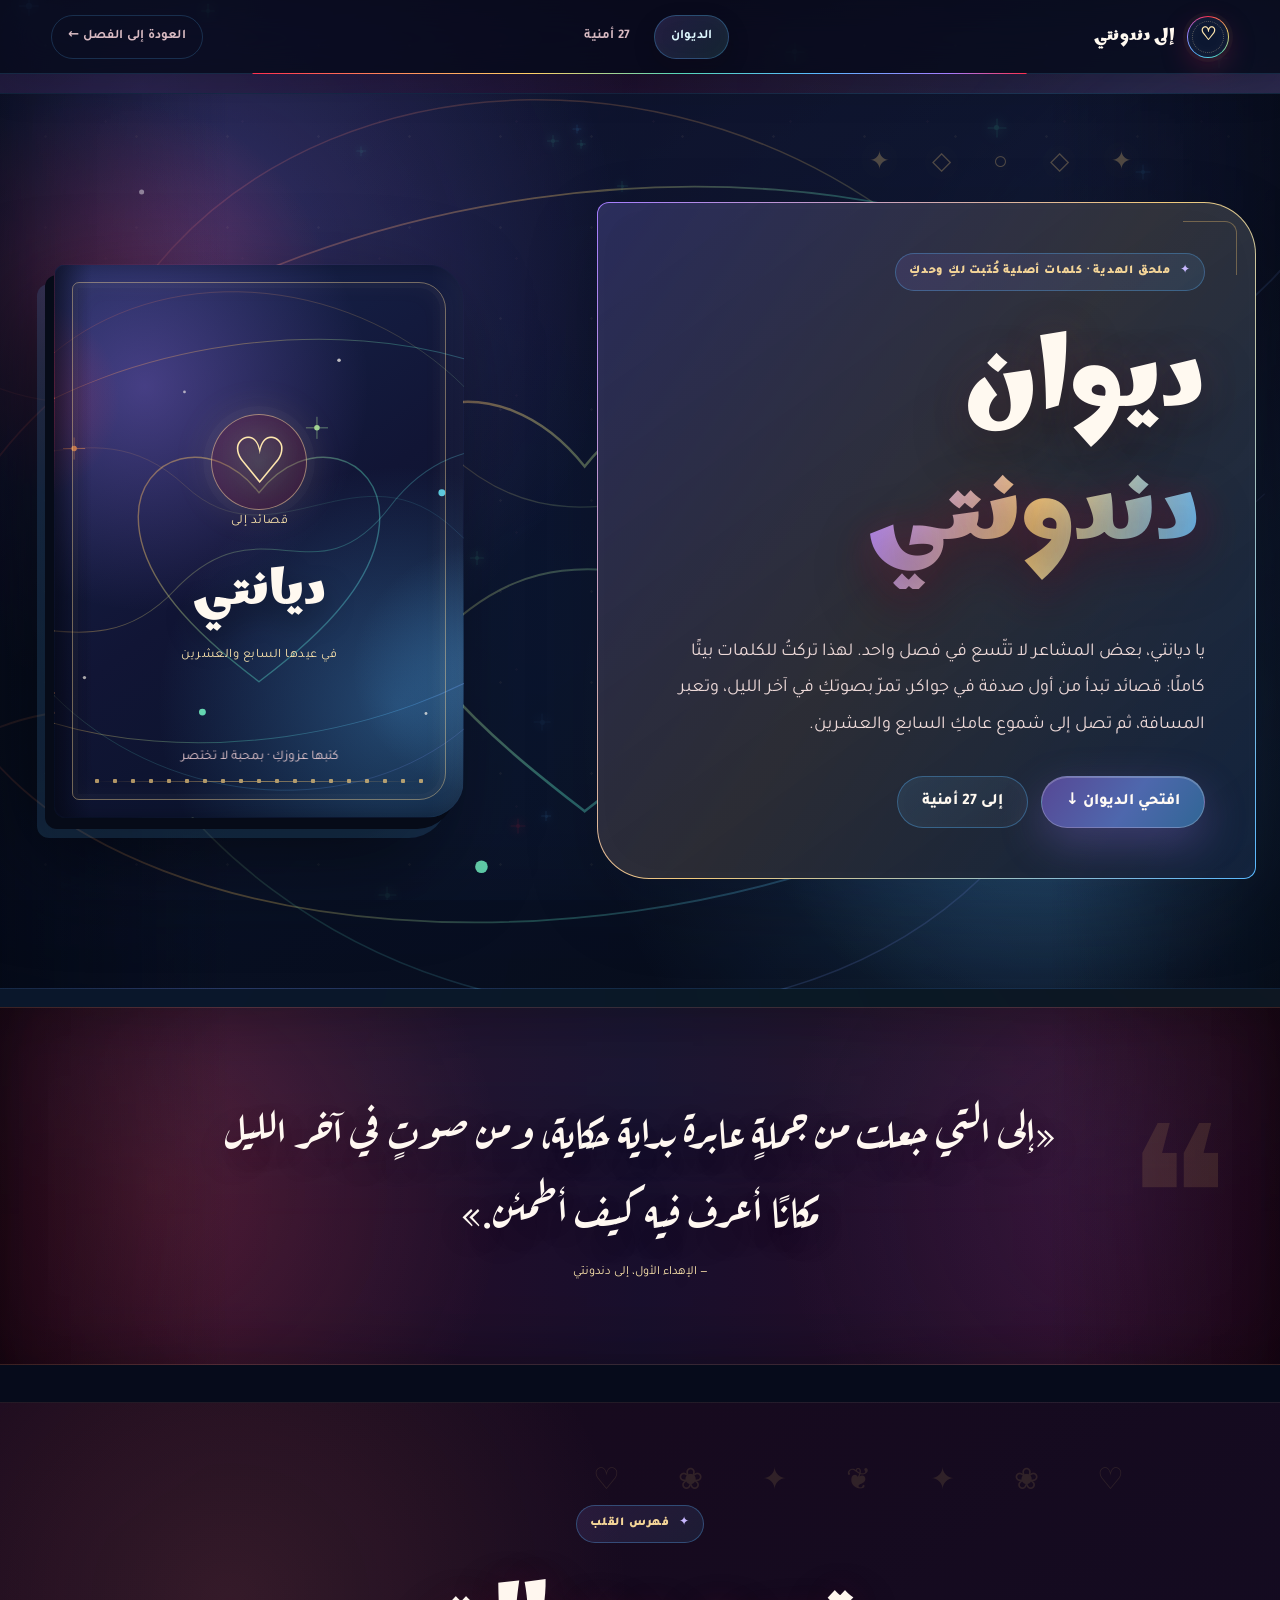
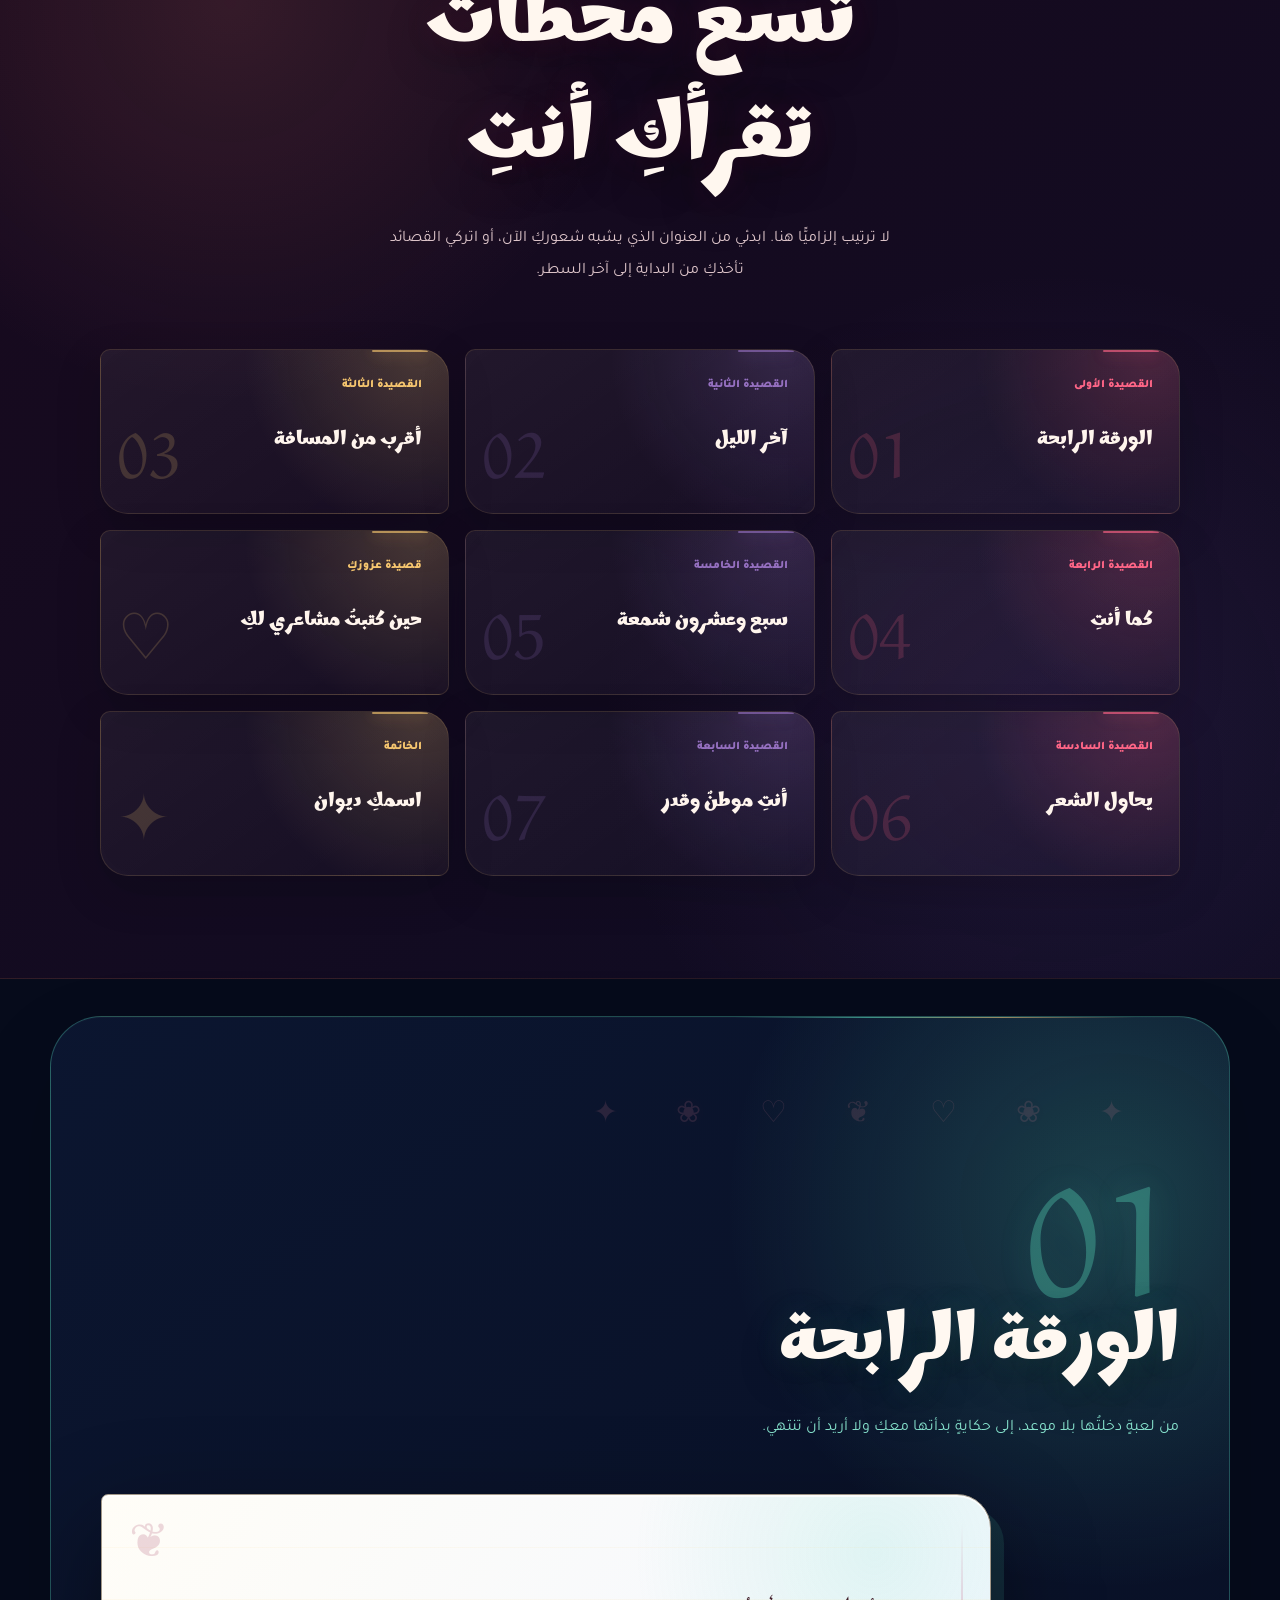
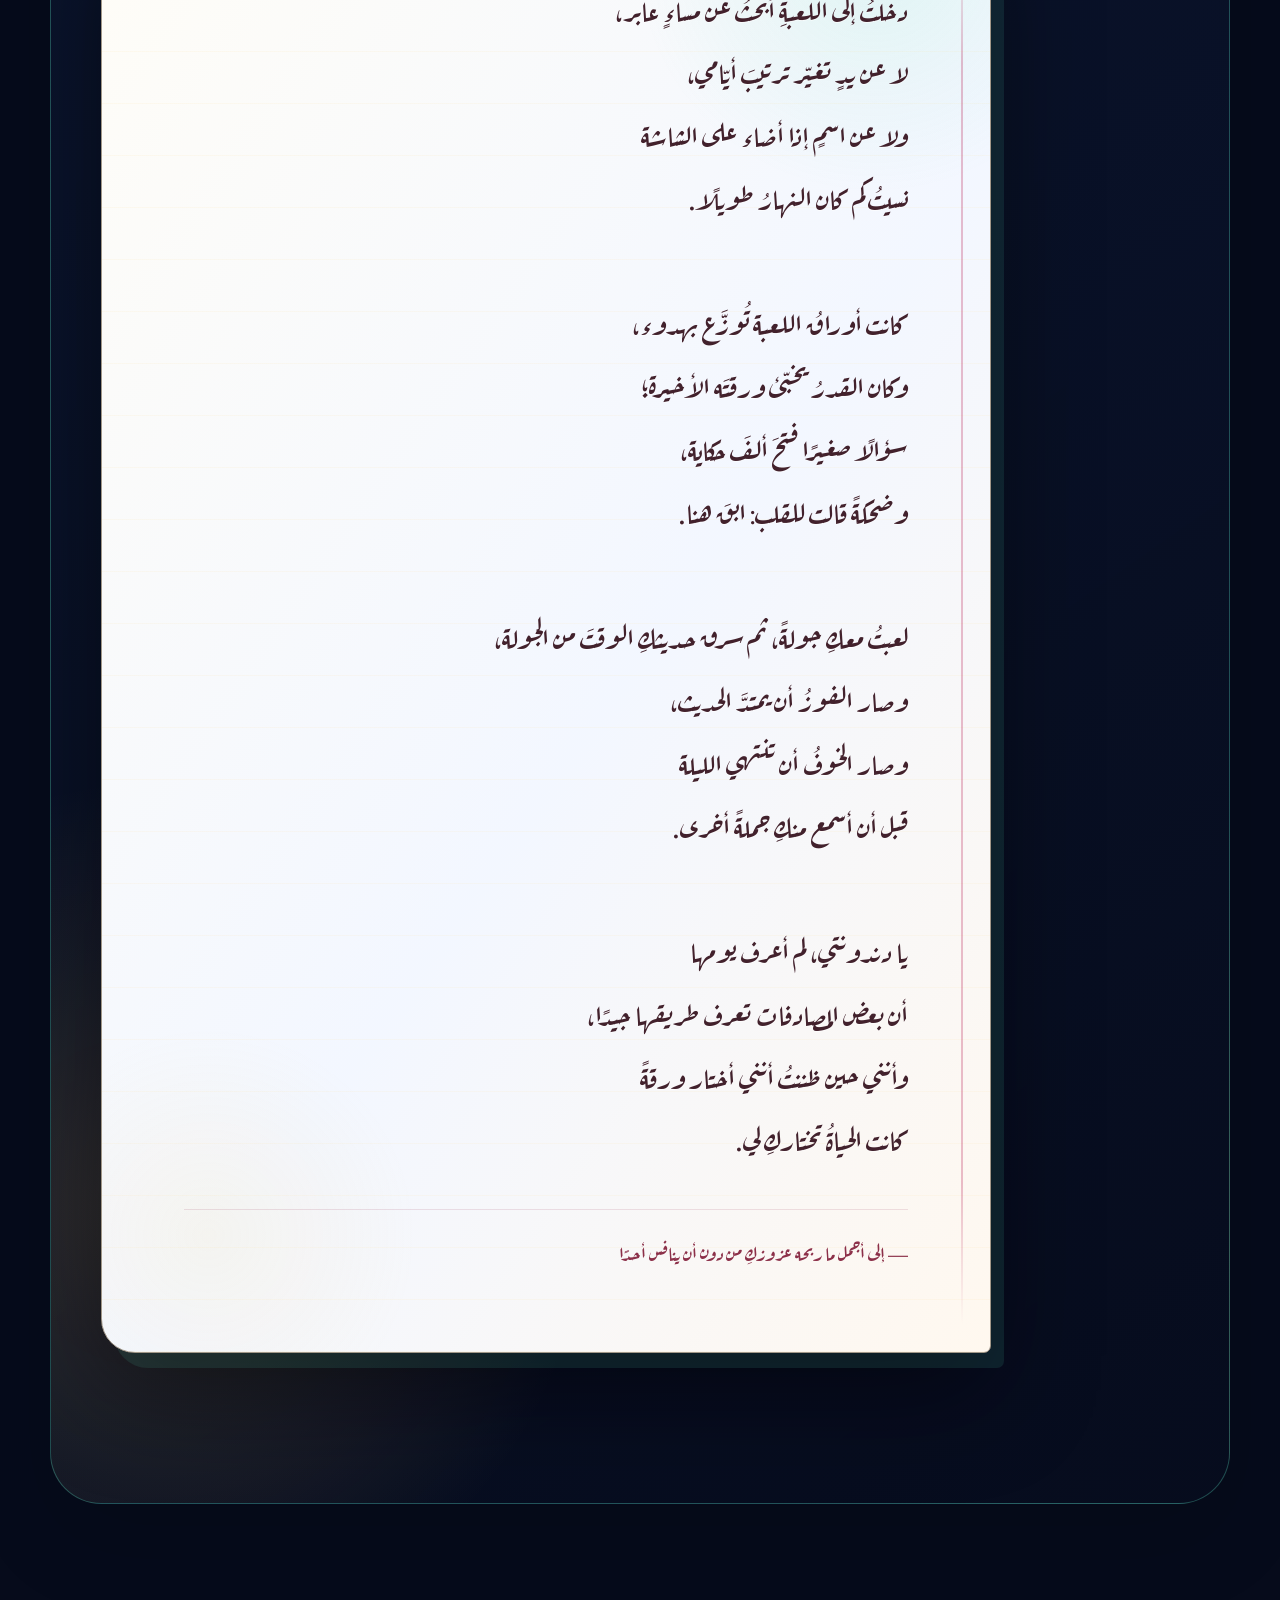
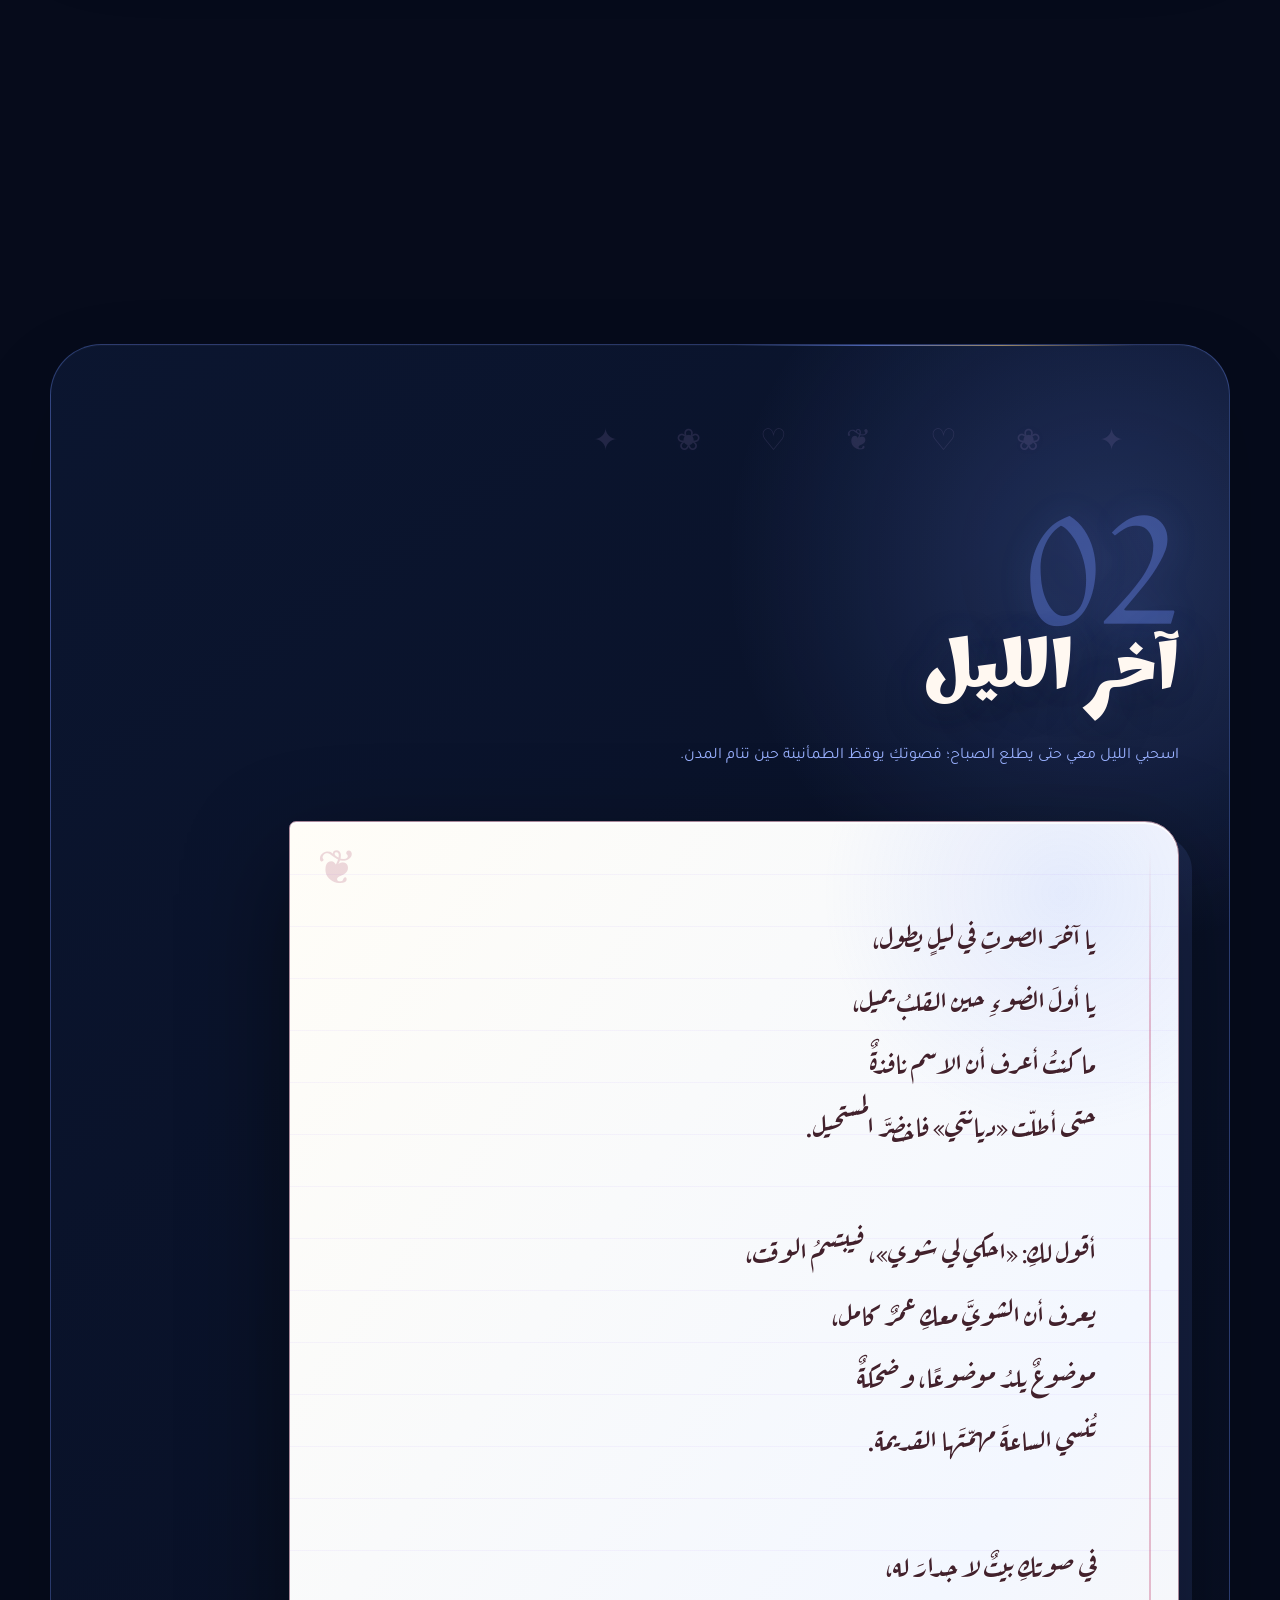
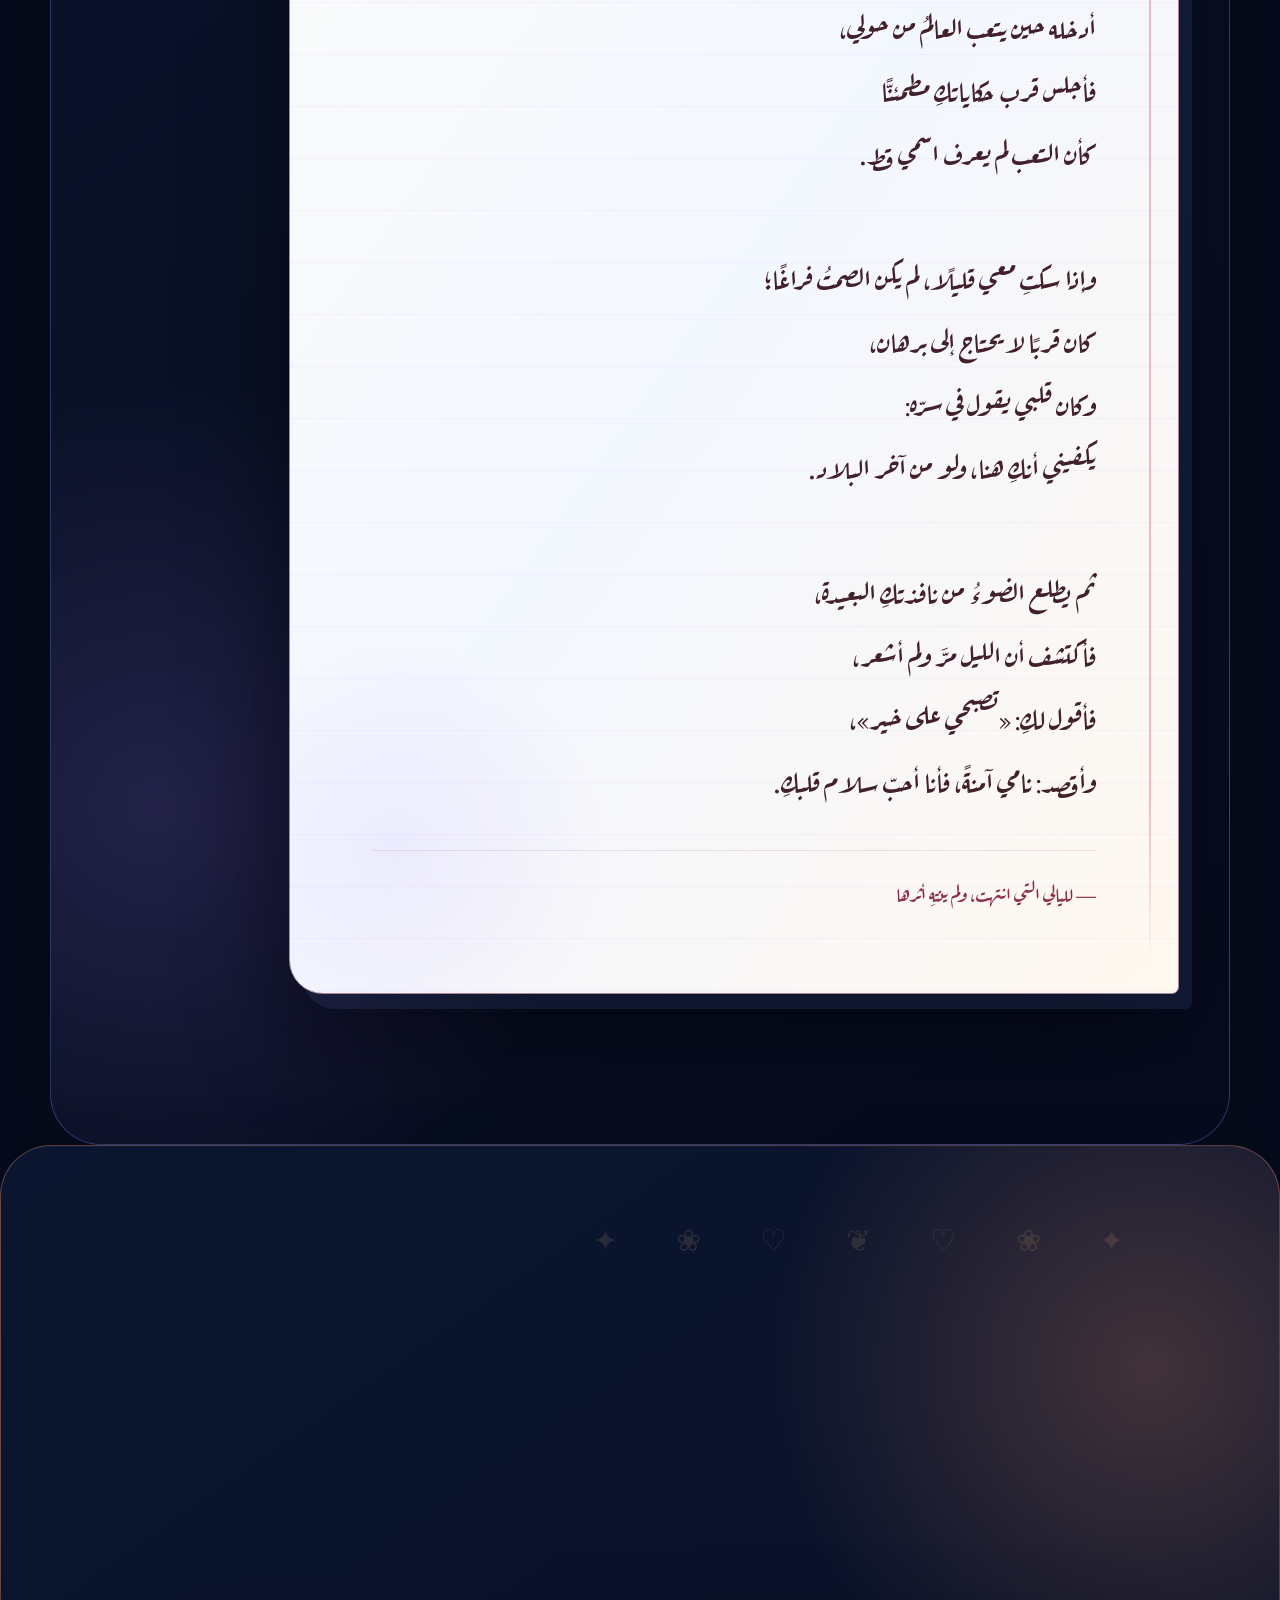
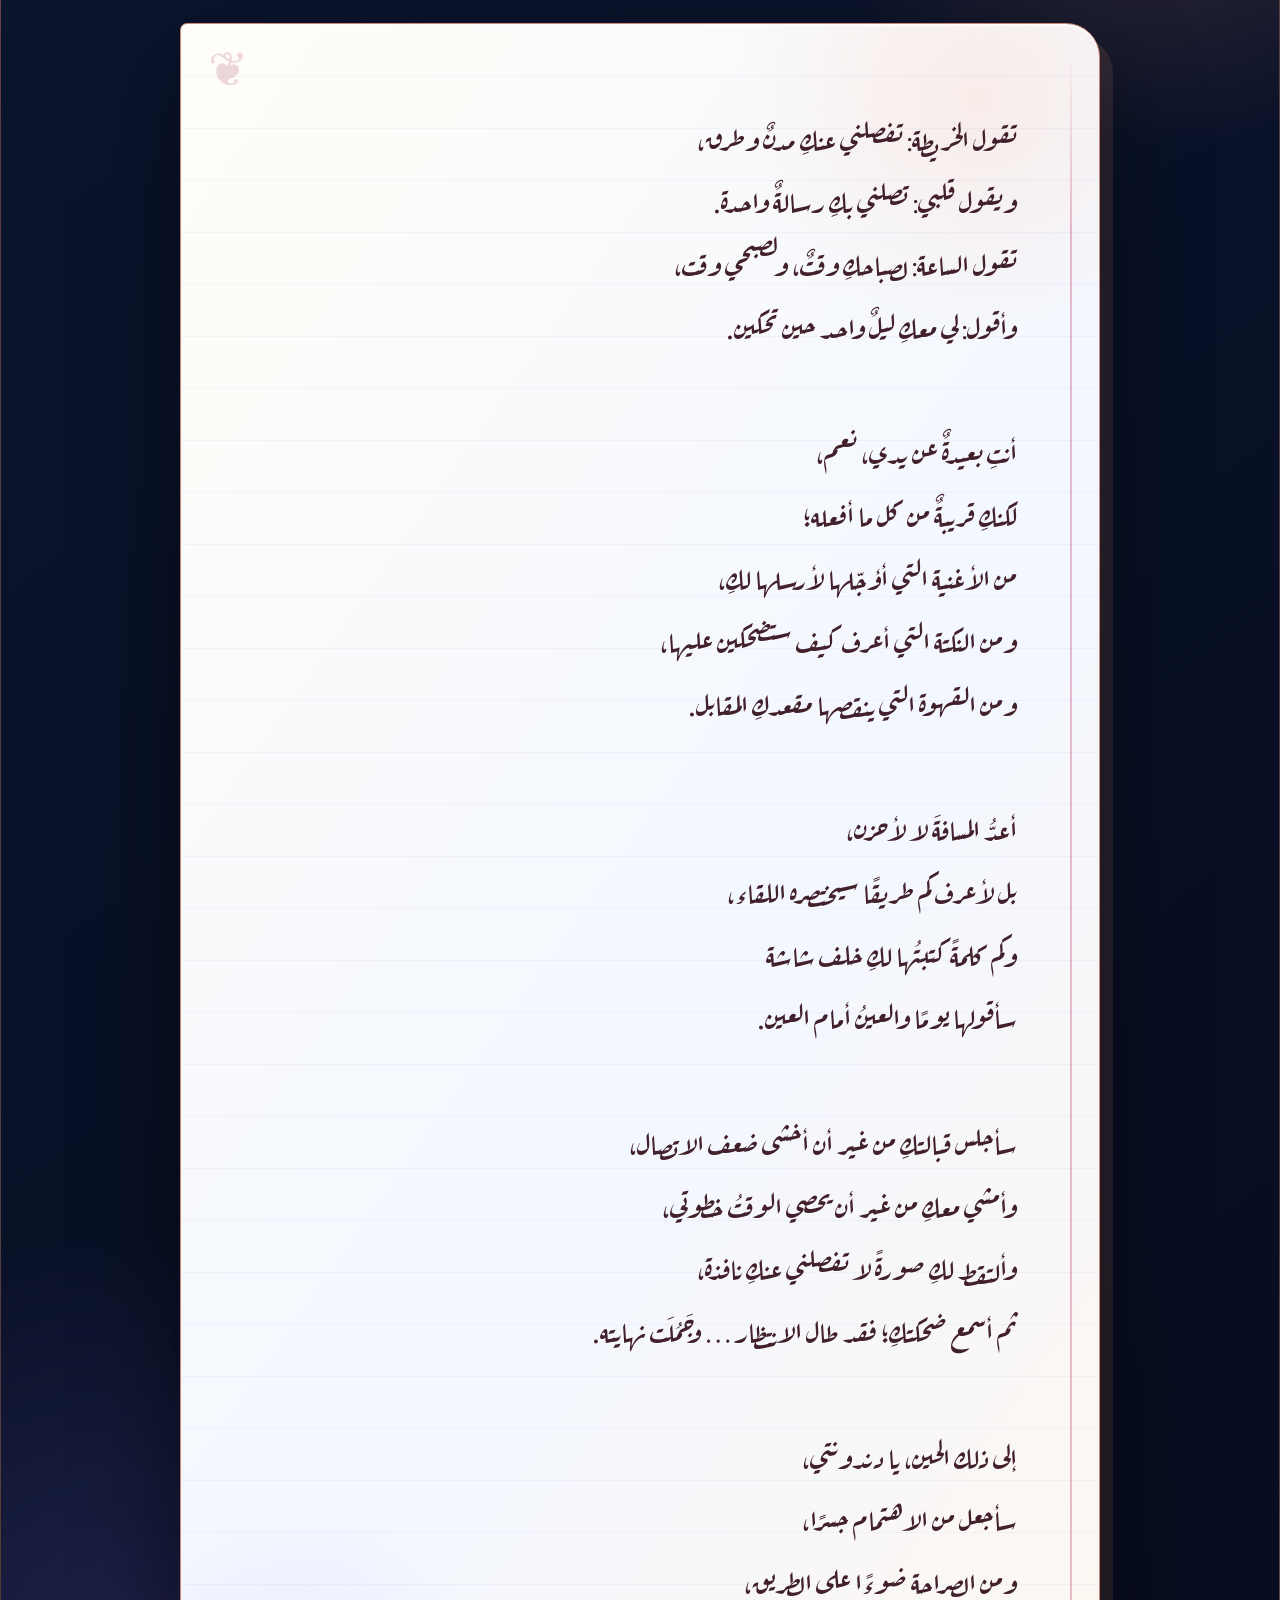
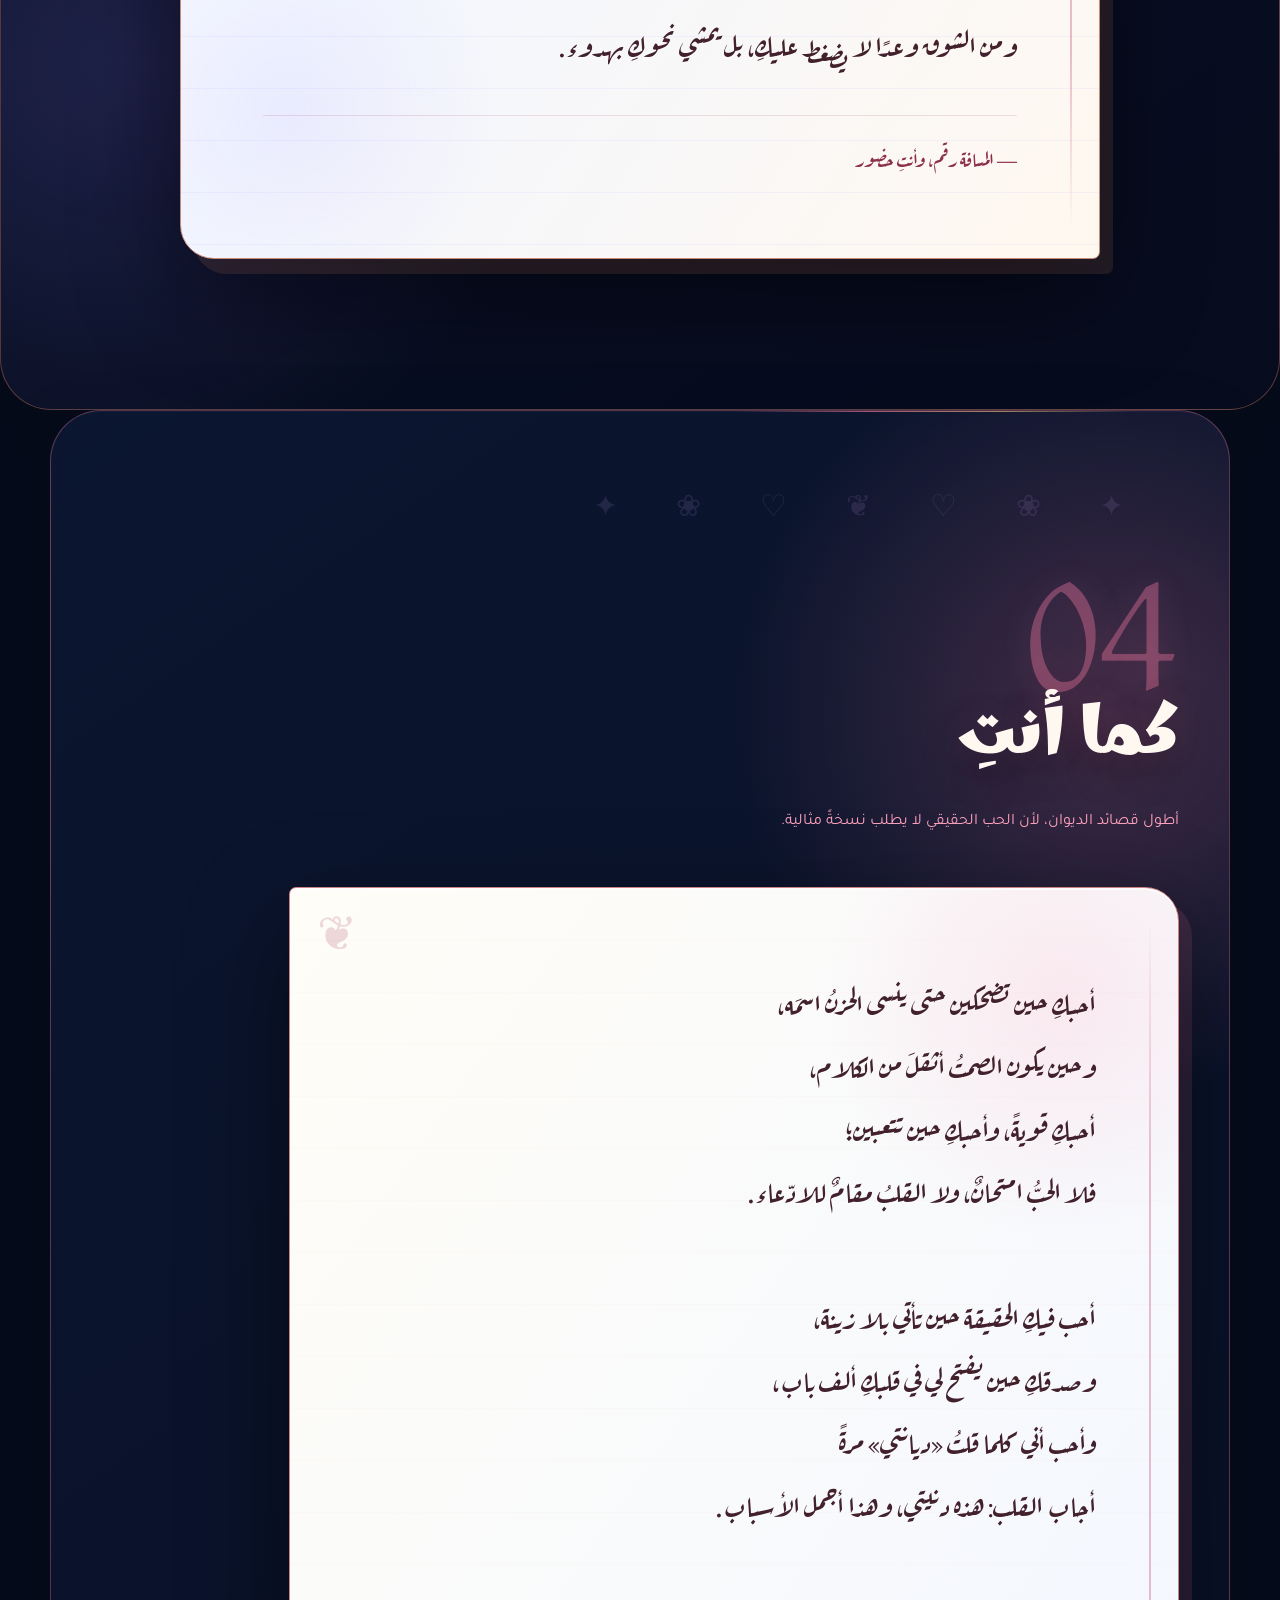
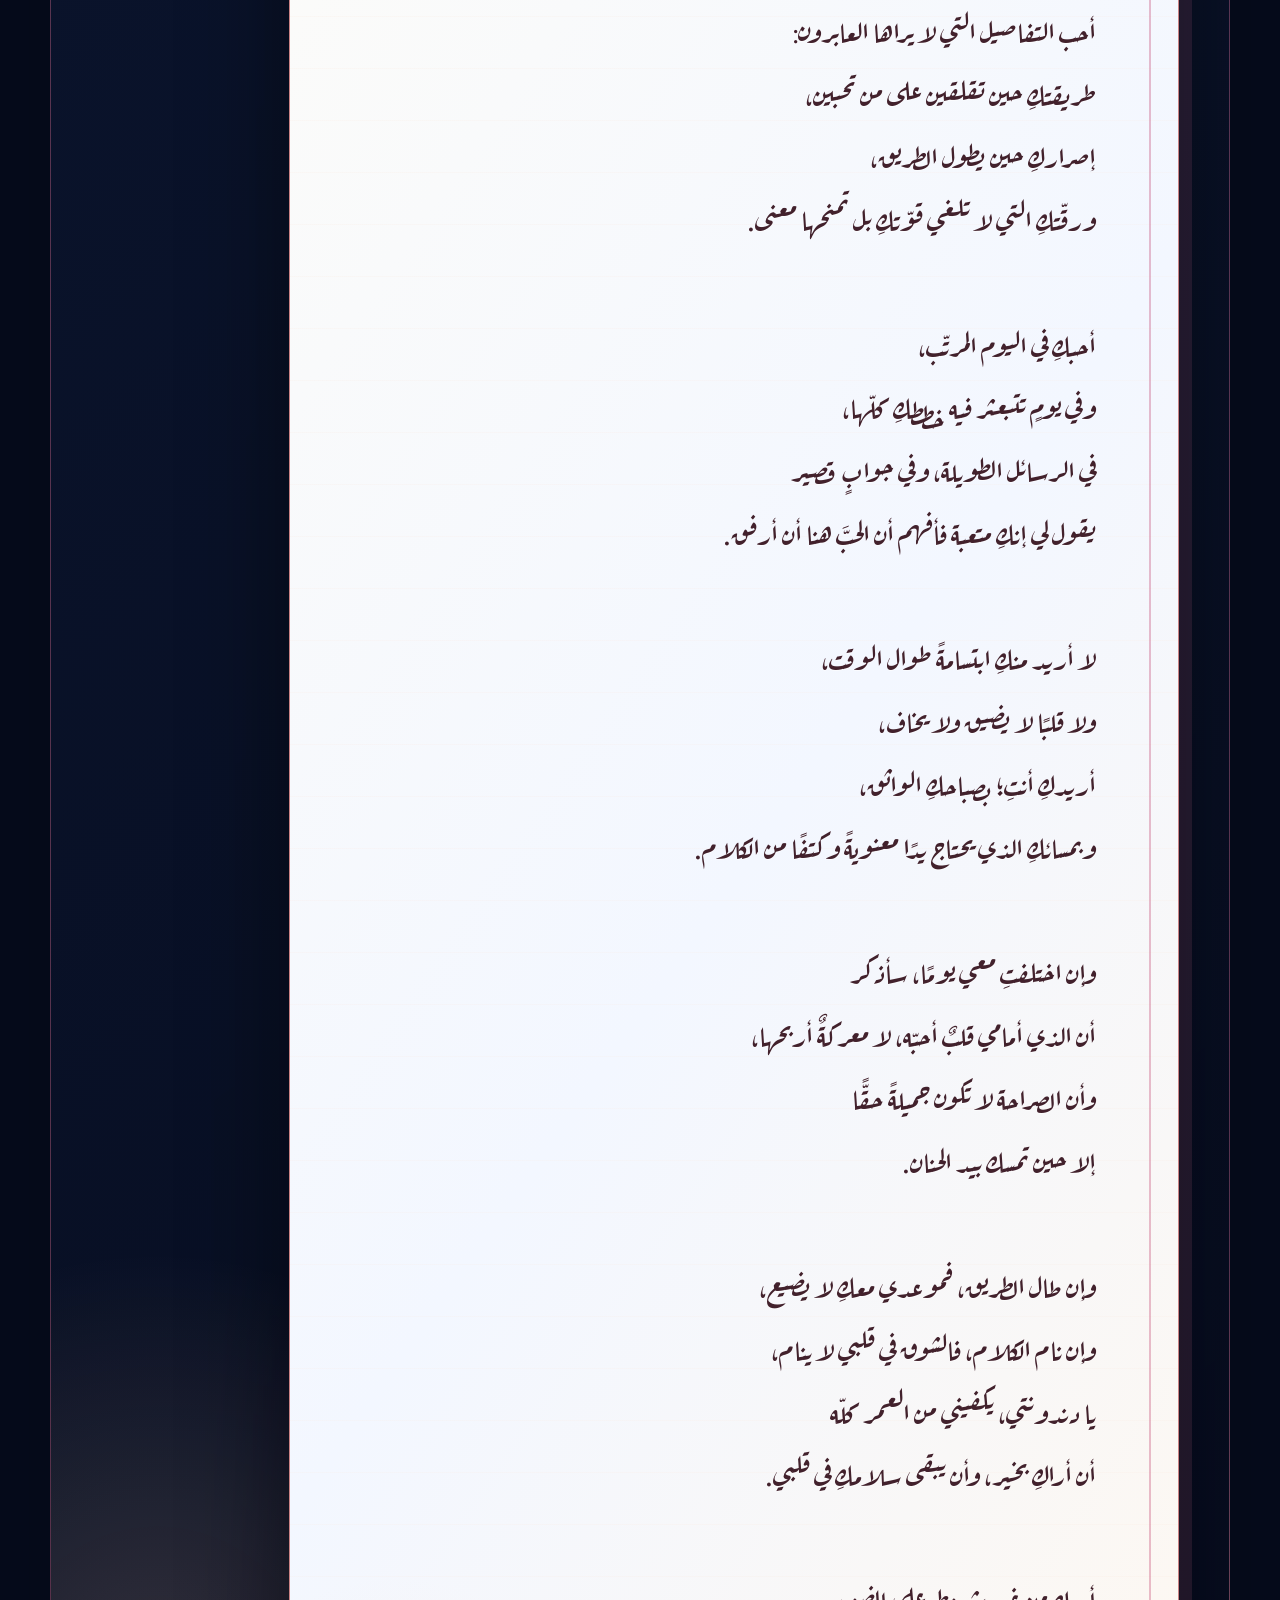
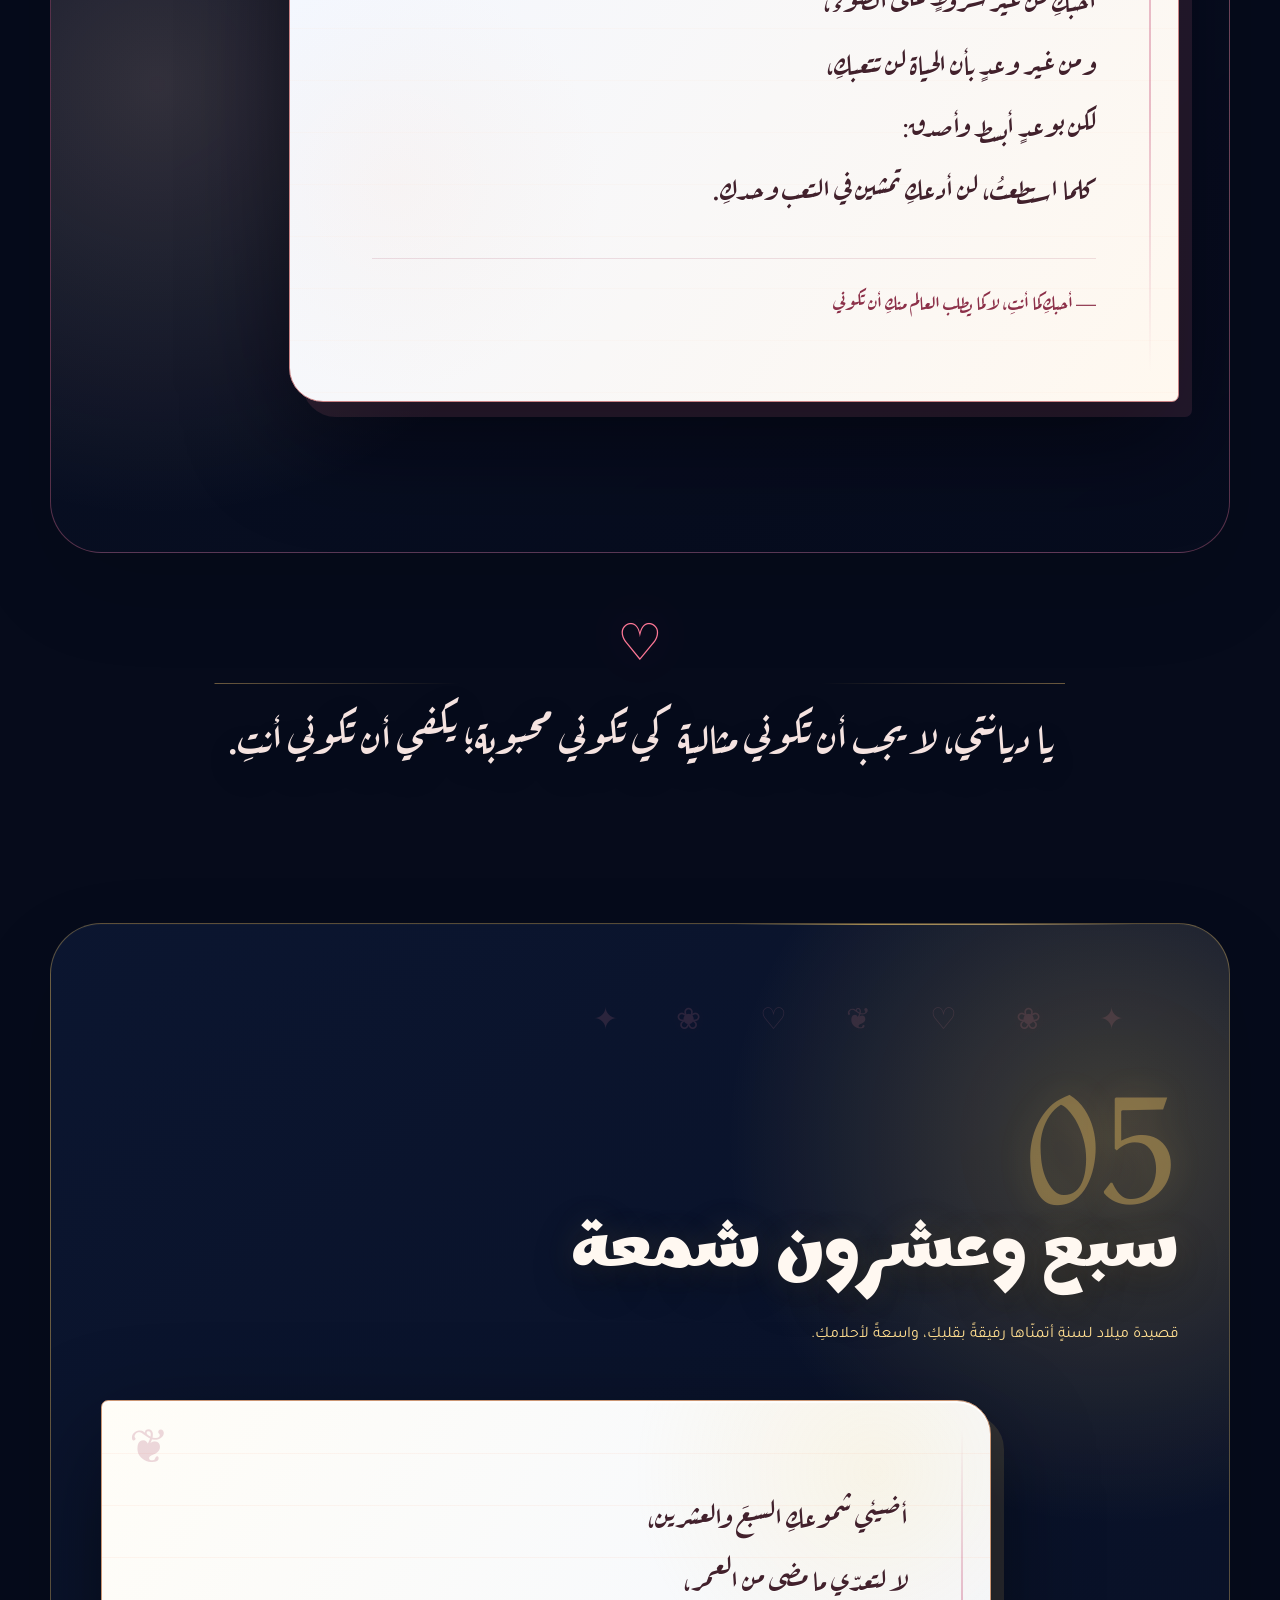
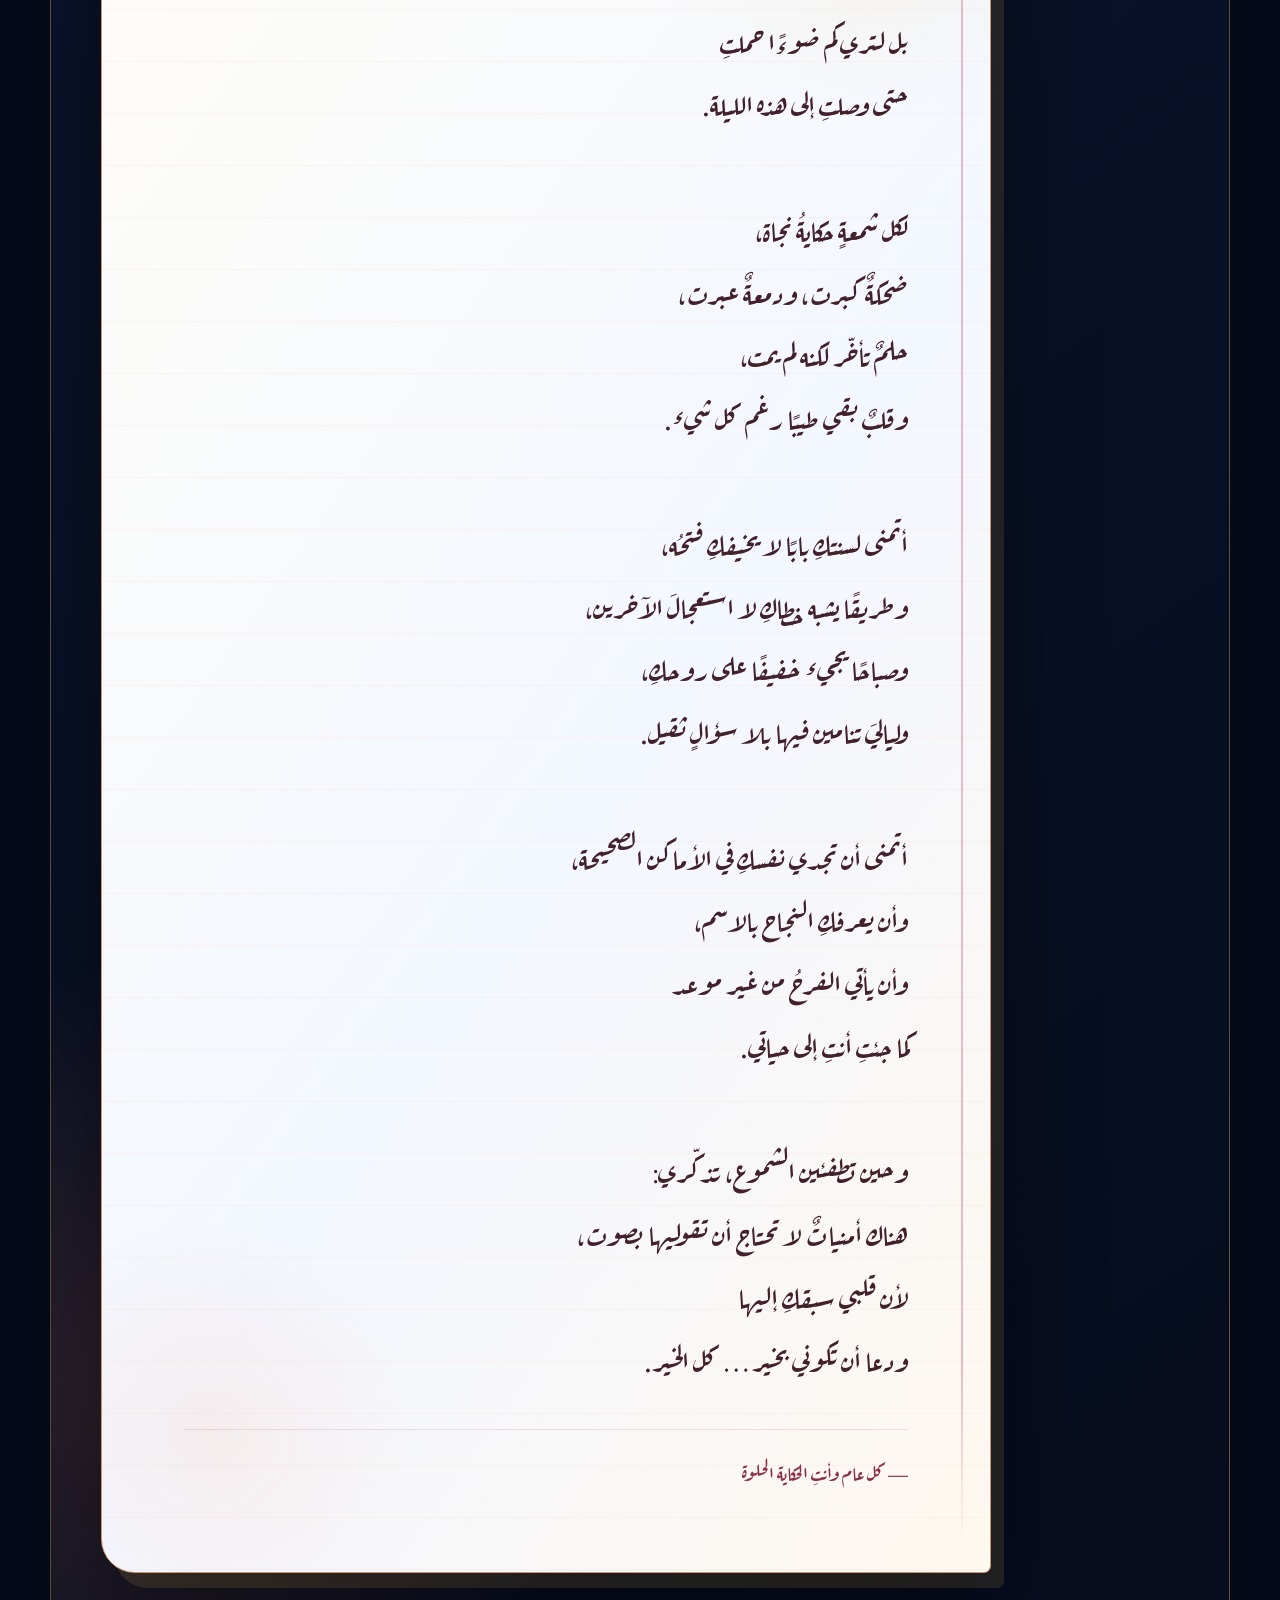
==== commit f9d33ed2: "Restore multicolor birthday design and improve performance" ====
--- a/poems.html
+++ b/poems.html
@@ -3,7 +3,7 @@
 <head>
   <meta charset="utf-8">
   <meta name="viewport" content="width=device-width, initial-scale=1, viewport-fit=cover">
-  <meta name="theme-color" content="#100206">
+  <meta name="theme-color" content="#060b1b">
   <meta name="color-scheme" content="dark">
   <meta name="robots" content="noindex, nofollow">
   <meta name="description" content="ديوان حب طويل كُتب إلى ديانتي في عيد ميلادها السابع والعشرين.">
@@ -13,6 +13,7 @@
   <link rel="preconnect" href="https://fonts.gstatic.com" crossorigin>
   <link href="https://fonts.googleapis.com/css2?family=Aref+Ruqaa:wght@400;700&amp;family=Marhey:wght@400;500;600;700&amp;family=Tajawal:wght@400;500;700;800;900&amp;display=swap" rel="stylesheet">
   <link rel="stylesheet" href="companion.css">
+  <link rel="stylesheet" href="love-spectrum.css">
   <script>document.documentElement.classList.replace('no-js', 'js');</script>
 </head>
 <body data-page="poems">
--- a/companion.css
+++ b/companion.css
@@ -84,7 +84,26 @@
   box-shadow: 0 0 18px rgba(255, 87, 119, 0.6);
 }
 
-.companion-ambient { position: fixed; inset: 0; z-index: -1; overflow: hidden; pointer-events: none; }
+.companion-ambient {
+  position: fixed;
+  inset: 0;
+  z-index: 1;
+  overflow: hidden;
+  pointer-events: none;
+  contain: strict;
+}
+.book-main,
+.page-footer { position: relative; z-index: 2; }
+.ambient-starfield,
+.ambient-fall { position: absolute; inset: 0; overflow: hidden; pointer-events: none; }
+.ambient-starfield { opacity: 0.95; }
+.ambient-fall {
+  -webkit-mask-image: linear-gradient(90deg, #000 0%, #000 17%, rgba(0,0,0,0.34) 39%, rgba(0,0,0,0.34) 61%, #000 83%, #000 100%);
+  mask-image: linear-gradient(90deg, #000 0%, #000 17%, rgba(0,0,0,0.34) 39%, rgba(0,0,0,0.34) 61%, #000 83%, #000 100%);
+}
+.companion-ambient.is-paused *,
+.companion-ambient.is-paused *::before,
+.companion-ambient.is-paused *::after { animation-play-state: paused !important; }
 .companion-ambient::before,
 .companion-ambient::after {
   position: absolute;
@@ -104,30 +123,83 @@
   top: var(--y);
   right: var(--x);
   border-radius: 50%;
-  background: var(--gold-light);
+  background: currentColor;
+  box-shadow: 0 0 var(--star-glow) currentColor;
+  color: var(--gold-light);
   opacity: var(--opacity);
-  animation: star-pulse var(--duration) ease-in-out var(--delay) infinite alternate;
-}
-@keyframes star-pulse { to { opacity: 0.1; transform: scale(0.55); } }
+  will-change: transform, opacity;
+  animation: star-pulse var(--duration) ease-in-out var(--delay) infinite;
+}
+.ambient-star::before,
+.ambient-star::after {
+  position: absolute;
+  top: 50%;
+  left: 50%;
+  border-radius: 999px;
+  background: currentColor;
+  content: "";
+  opacity: 0.86;
+  transform: translate(-50%, -50%);
+}
+.ambient-star::before { width: 1px; height: var(--star-ray); }
+.ambient-star::after { width: var(--star-ray); height: 1px; }
+.ambient-star--rose { color: #ff7292; }
+.ambient-star--ivory { color: #fff9e8; }
+@keyframes star-pulse {
+  0%, 100% { opacity: 0.18; transform: translate3d(0, 0, 0) scale(0.62) rotate(0deg); }
+  48% { opacity: var(--opacity); transform: translate3d(var(--star-drift), -4px, 0) scale(1.12) rotate(45deg); }
+  62% { opacity: 0.58; transform: translate3d(var(--star-drift), -3px, 0) scale(0.9) rotate(48deg); }
+}
 
 .ambient-love {
   position: absolute;
-  top: -12vh;
+  top: -16vh;
   right: var(--x);
-  color: rgba(255, 87, 119, var(--alpha));
+  color: #ff6687;
   font-family: Georgia, serif;
   font-size: var(--size);
+  font-style: normal;
+  font-weight: 700;
   line-height: 1;
-  will-change: transform;
+  opacity: 0;
+  filter: blur(var(--blur)) drop-shadow(0 0 7px currentColor) drop-shadow(0 4px 9px rgba(70, 0, 25, 0.45));
+  text-shadow: 0 0 10px currentColor;
+  will-change: transform, opacity;
   animation: ambient-love-fall var(--duration) linear infinite var(--delay);
 }
-.ambient-love--rose { color: rgba(255, 141, 162, var(--alpha)); }
-.ambient-love--petal { width: calc(var(--size) * 0.68); height: var(--size); border-radius: 80% 10% 72% 18%; background: linear-gradient(145deg, rgba(255,190,202,var(--alpha)), rgba(242,59,97,var(--alpha))); }
+.ambient-love--heart-outline { color: #ff9db0; font-weight: 400; }
+.ambient-love--rose { color: #ff88a5; }
+.ambient-love--rosebud {
+  color: #ff7695;
+  font-family: "Segoe UI Emoji", "Apple Color Emoji", sans-serif;
+  font-size: var(--size);
+  filter: blur(var(--blur)) drop-shadow(0 0 8px rgba(255, 91, 130, 0.85)) drop-shadow(0 5px 9px rgba(70, 0, 25, 0.42));
+}
+.ambient-love--star,
+.ambient-love--sparkle { color: #ffd985; }
+.ambient-love--sparkle { font-size: var(--size); }
+.ambient-love--petal {
+  width: var(--petal-width);
+  height: var(--size);
+  border: 1px solid rgba(255, 232, 235, 0.46);
+  border-radius: 80% 10% 72% 18%;
+  background: linear-gradient(145deg, #ffd2da, #ff6f91 55%, #bd164d);
+  box-shadow: inset 3px 2px 5px rgba(255,255,255,0.35), 0 0 12px rgba(255, 94, 132, 0.65);
+  transform-origin: 35% 72%;
+}
+.ambient-love--quiet { filter: blur(0.35px) drop-shadow(0 0 5px currentColor); }
+.ambient-love--static {
+  top: var(--y);
+  opacity: var(--alpha);
+  transform: rotate(var(--start-rotate));
+  animation: none;
+}
 @keyframes ambient-love-fall {
-  0% { opacity: 0; transform: translate3d(0, -8vh, 0) rotate(0deg); }
-  12% { opacity: 1; }
-  50% { transform: translate3d(var(--sway), 55vh, 0) rotate(190deg); }
-  100% { opacity: 0; transform: translate3d(var(--drift), 125vh, 0) rotate(var(--spin)); }
+  0% { opacity: 0; transform: translate3d(0, -8vh, 0) rotate(var(--start-rotate)) scale(0.72); }
+  9% { opacity: var(--alpha); }
+  42% { opacity: var(--alpha); transform: translate3d(var(--sway), 46vh, 0) rotate(168deg) scale(1); }
+  74% { opacity: var(--alpha); transform: translate3d(var(--sway-back), 86vh, 0) rotate(286deg) scale(0.9); }
+  100% { opacity: 0; transform: translate3d(var(--drift), 126vh, 0) rotate(var(--spin)) scale(0.76); }
 }
 
 .companion-nav {
@@ -698,5 +770,936 @@
   *, *::before, *::after { animation-duration: 1ms !important; animation-iteration-count: 1 !important; transition-duration: 1ms !important; }
   .js [data-reveal] { opacity: 1; transform: none; }
   body::after { animation: none; }
-  .ambient-star, .ambient-love, .heart-pop { display: none; }
-}
+  .ambient-star { opacity: 0.3; transform: scale(0.72); animation: none !important; }
+  .ambient-love:not(.ambient-love--static), .heart-pop { display: none; }
+  .ambient-love--static { display: block; opacity: var(--alpha); animation: none !important; }
+}
+
+/* --------------------------------------------------------------------------
+   Cinematic midnight love garden — final companion-page art direction
+   -------------------------------------------------------------------------- */
+
+:root {
+  --night: #080208;
+  --night-soft: #120713;
+  --surface: #1b0915;
+  --surface-light: #2b1023;
+  --ivory: #fff8f2;
+  --muted: #ead3d4;
+  --faint: #b68f99;
+  --gold: #f6c66f;
+  --gold-light: #ffe6ad;
+  --love: #e62d62;
+  --love-dark: #8f123c;
+  --love-bright: #ff5f83;
+  --love-soft: #ff9caf;
+  --cherry: #b5164d;
+  --coral: #ff806f;
+  --violet-night: #281641;
+  --violet-glow: #8d64bd;
+  --line: rgba(246, 198, 111, 0.25);
+  --line-soft: rgba(255, 232, 218, 0.11);
+  --shadow: 0 35px 100px rgba(2, 0, 8, 0.5);
+  --velvet-shadow: 0 30px 85px rgba(33, 2, 18, 0.48);
+  --paper: #fff9f2;
+  --paper-blush: #ffece8;
+  --paper-ink: #3b1d29;
+}
+
+body {
+  background-color: var(--night);
+  background-image:
+    radial-gradient(circle at 12% 9%, rgba(255, 103, 128, 0.2), transparent 29rem),
+    radial-gradient(circle at 88% 28%, rgba(105, 66, 157, 0.19), transparent 34rem),
+    radial-gradient(circle at 22% 69%, rgba(181, 22, 77, 0.16), transparent 31rem),
+    radial-gradient(circle at 80% 89%, rgba(255, 128, 111, 0.1), transparent 27rem),
+    linear-gradient(145deg, #080208 0%, #1a0718 38%, #24102f 66%, #090209 100%);
+  background-attachment: fixed;
+}
+
+body::before {
+  position: fixed;
+  z-index: -3;
+  inset: 0;
+  pointer-events: none;
+  content: "";
+  background-image:
+    radial-gradient(circle, rgba(255, 231, 178, 0.52) 0 1px, transparent 1.5px),
+    radial-gradient(circle, rgba(255, 145, 174, 0.32) 0 1px, transparent 1.4px),
+    radial-gradient(ellipse at center, transparent 35%, rgba(2, 0, 8, 0.48) 100%);
+  background-position: 0 0, 37px 53px, 0 0;
+  background-size: 91px 91px, 137px 137px, 100% 100%;
+  opacity: 0.54;
+}
+
+body::after {
+  inset: -20%;
+  z-index: -2;
+  background:
+    radial-gradient(circle at 22% 23%, rgba(230, 45, 98, 0.16), transparent 17%),
+    radial-gradient(circle at 76% 64%, rgba(112, 70, 165, 0.17), transparent 21%),
+    radial-gradient(circle at 58% 91%, rgba(246, 198, 111, 0.08), transparent 16%);
+  filter: blur(4px);
+  animation: cinematic-companion-mesh 28s ease-in-out infinite alternate;
+}
+
+@keyframes cinematic-companion-mesh {
+  0% { transform: translate3d(-2vw, 1vh, 0) scale(1) rotate(-1deg); }
+  100% { transform: translate3d(4vw, -3vh, 0) scale(1.09) rotate(1deg); }
+}
+
+.ambient-starfield { opacity: 1; }
+.ambient-star {
+  filter: drop-shadow(0 0 5px currentColor);
+}
+.ambient-love {
+  filter: blur(var(--blur)) drop-shadow(0 0 9px currentColor) drop-shadow(0 5px 10px rgba(39, 0, 22, 0.48));
+}
+.ambient-love--rose,
+.ambient-love--rosebud { color: #ff7599; }
+.ambient-love--star,
+.ambient-love--sparkle { color: #ffd986; }
+
+/* Gilded glass navigation */
+.companion-nav {
+  min-height: 74px;
+  padding: 10px clamp(16px, 4vw, 58px);
+  border-bottom-color: rgba(246, 198, 111, 0.13);
+  background:
+    linear-gradient(90deg, rgba(93, 13, 48, 0.18), transparent 30%, rgba(59, 31, 91, 0.18)),
+    rgba(8, 2, 8, 0.74);
+  box-shadow: 0 12px 40px rgba(3, 0, 9, 0.14);
+  backdrop-filter: blur(22px) saturate(135%);
+}
+
+.companion-nav::after {
+  position: absolute;
+  right: 8%;
+  bottom: -1px;
+  left: 8%;
+  height: 1px;
+  content: "";
+  background: linear-gradient(90deg, transparent, rgba(246, 198, 111, 0.62), rgba(255, 99, 132, 0.42), transparent);
+  transform: scaleX(0.72);
+  transition: transform 400ms var(--ease), opacity 300ms ease;
+}
+
+.companion-nav.is-scrolled {
+  border-color: rgba(246, 198, 111, 0.2);
+  background: rgba(8, 2, 9, 0.93);
+  box-shadow: 0 14px 48px rgba(3, 0, 9, 0.38);
+}
+.companion-nav.is-scrolled::after { opacity: 0.9; transform: scaleX(1); }
+
+.companion-brand {
+  gap: 12px;
+  color: var(--ivory);
+  font-family: var(--font-title);
+  font-size: 1.06rem;
+  letter-spacing: 0.01em;
+}
+.companion-brand span {
+  position: relative;
+  width: 42px;
+  height: 42px;
+  border-color: rgba(246, 198, 111, 0.5);
+  background:
+    radial-gradient(circle at 36% 28%, rgba(255,255,255,0.18), transparent 30%),
+    linear-gradient(145deg, rgba(181,22,77,0.72), rgba(56,22,81,0.76));
+  box-shadow: 0 0 0 4px rgba(246,198,111,0.04), 0 10px 28px rgba(181,22,77,0.28), inset 0 0 16px rgba(255,255,255,0.05);
+  color: var(--gold-light);
+  font-size: 1.15rem;
+}
+.companion-brand span::after {
+  position: absolute;
+  inset: 4px;
+  border: 1px dotted rgba(255, 230, 173, 0.32);
+  border-radius: inherit;
+  content: "";
+}
+
+.companion-links { gap: 7px; }
+.companion-links a,
+.back-home {
+  min-height: 44px;
+  padding-inline: 16px;
+  border: 1px solid transparent;
+  color: #d8bac2;
+  letter-spacing: 0.015em;
+}
+.companion-links a:hover,
+.companion-links a[aria-current="page"],
+.back-home:hover {
+  border-color: rgba(246, 198, 111, 0.26);
+  background: linear-gradient(135deg, rgba(181,22,77,0.2), rgba(95,57,137,0.19));
+  box-shadow: inset 0 0 20px rgba(255,255,255,0.025), 0 8px 22px rgba(18,0,13,0.18);
+  color: var(--ivory);
+}
+.companion-links a[aria-current="page"] { color: var(--gold-light); }
+.back-home { border-color: rgba(246, 198, 111, 0.18); }
+
+/* Opening garden and collector's-edition cover */
+.book-main { overflow: clip; }
+.book-hero {
+  min-height: calc(100svh - 74px);
+  gap: clamp(42px, 8vw, 116px);
+  width: min(1240px, calc(100% - 48px));
+  padding-block: clamp(76px, 10vw, 142px);
+  isolation: isolate;
+}
+.book-hero::before {
+  inset-block: 2%;
+  width: 100vw;
+  border-block: 1px solid rgba(246, 198, 111, 0.1);
+  background:
+    linear-gradient(90deg, rgba(5,1,8,0.56), transparent 18%, transparent 82%, rgba(5,1,8,0.58)),
+    radial-gradient(circle at 16% 22%, rgba(255, 106, 125, 0.23), transparent 27rem),
+    radial-gradient(circle at 83% 68%, rgba(118, 77, 169, 0.25), transparent 31rem),
+    radial-gradient(circle at 58% 3%, rgba(246, 198, 111, 0.12), transparent 21rem),
+    linear-gradient(145deg, rgba(77, 8, 36, 0.66), rgba(39, 17, 61, 0.62) 58%, rgba(14, 3, 13, 0.74));
+  box-shadow: inset 0 -80px 100px rgba(4,0,8,0.18);
+}
+.book-hero::after {
+  top: 7%;
+  content: "♡   ❀   ✦   ❦   ✦   ❀   ♡";
+  color: rgba(255, 215, 139, 0.28);
+  font-size: clamp(1rem, 2vw, 1.55rem);
+  letter-spacing: clamp(0.28em, 1.4vw, 0.8em);
+}
+
+.hero-copy {
+  padding: clamp(28px, 4vw, 50px);
+  border: 1px solid rgba(246, 198, 111, 0.14);
+  border-radius: 10px 38px 10px 38px;
+  background:
+    linear-gradient(135deg, rgba(255,255,255,0.055), transparent 46%),
+    rgba(22, 5, 19, 0.34);
+  box-shadow: 0 28px 75px rgba(5,0,12,0.2), inset 0 0 50px rgba(255,255,255,0.018);
+  backdrop-filter: blur(6px);
+}
+.hero-copy::before {
+  position: absolute;
+  top: 18px;
+  right: 18px;
+  width: 54px;
+  height: 54px;
+  border-top: 1px solid rgba(246,198,111,0.54);
+  border-right: 1px solid rgba(246,198,111,0.54);
+  border-radius: 0 12px 0 0;
+  content: "";
+  opacity: 0.65;
+}
+.eyebrow {
+  display: inline-flex;
+  align-items: center;
+  gap: 9px;
+  margin-bottom: 18px;
+  padding: 7px 13px;
+  border: 1px solid rgba(246, 198, 111, 0.2);
+  border-radius: 999px;
+  background: rgba(181, 22, 77, 0.12);
+  color: var(--gold-light);
+  letter-spacing: 0.065em;
+}
+.eyebrow::before { color: var(--love-soft); content: "✦"; }
+.book-hero h1 {
+  max-width: 11ch;
+  font-family: var(--font-title);
+  font-size: clamp(3.65rem, 8vw, 7.5rem);
+  line-height: 1.25;
+  color: var(--ivory);
+  text-shadow: 0 18px 55px rgba(0,0,0,0.45), 0 0 44px rgba(255, 93, 131, 0.13);
+}
+.book-hero h1 em {
+  padding-inline: 0.05em;
+  background: linear-gradient(110deg, #ff7796 5%, #ffab91 48%, #ffe0a0 88%);
+  background-clip: text;
+  -webkit-background-clip: text;
+  color: var(--love-bright);
+  -webkit-text-fill-color: transparent;
+  filter: drop-shadow(0 9px 22px rgba(181, 22, 77, 0.25));
+}
+.hero-lede { margin-top: 27px; color: #edd9d8; font-size: clamp(1rem, 1.55vw, 1.14rem); line-height: 2; }
+.hero-actions { gap: 13px; margin-top: 32px; }
+
+.companion-button {
+  position: relative;
+  min-height: 52px;
+  padding-inline: 24px;
+  overflow: hidden;
+  border-color: rgba(246, 198, 111, 0.27);
+  background: linear-gradient(135deg, rgba(255,255,255,0.055), rgba(255,255,255,0.018));
+  box-shadow: inset 0 0 22px rgba(255,255,255,0.018);
+}
+.companion-button::before {
+  position: absolute;
+  top: 0;
+  bottom: 0;
+  left: -50%;
+  width: 36%;
+  content: "";
+  background: linear-gradient(90deg, transparent, rgba(255,255,255,0.22), transparent);
+  transform: skewX(-18deg);
+  transition: left 600ms var(--ease);
+}
+.companion-button:hover { border-color: rgba(255, 222, 156, 0.58); box-shadow: 0 14px 34px rgba(3,0,9,0.27), inset 0 0 24px rgba(255,255,255,0.035); }
+.companion-button:hover::before { left: 115%; }
+.companion-button--primary {
+  border-color: rgba(255, 216, 143, 0.28);
+  background: linear-gradient(125deg, #8c123b, #d92b5f 52%, #bd385e);
+  box-shadow: 0 16px 42px rgba(143, 18, 60, 0.42), inset 0 1px rgba(255,255,255,0.15);
+}
+
+.book-cover {
+  width: min(410px, 92%);
+  padding: 34px;
+  border: 1px solid rgba(255, 221, 154, 0.58);
+  border-radius: 12px 38px 38px 12px;
+  background-image:
+    linear-gradient(90deg, rgba(3,0,8,0.43), transparent 8%, transparent 92%, rgba(255,255,255,0.025)),
+    url("ornament-garden.svg"),
+    radial-gradient(circle at 50% 28%, rgba(255, 216, 142, 0.19), transparent 13rem),
+    radial-gradient(circle at 84% 82%, rgba(123, 79, 172, 0.24), transparent 14rem),
+    linear-gradient(145deg, #951341 0%, #5c113a 38%, #311344 72%, #170713 100%);
+  background-position: center, center, center, center, center;
+  background-repeat: no-repeat;
+  background-size: auto, 88% auto, auto, auto, auto;
+  box-shadow:
+    -9px 11px 0 #0e040b,
+    -17px 20px 0 rgba(246, 198, 111, 0.13),
+    -30px 42px 95px rgba(1,0,7,0.58),
+    inset 11px 0 20px rgba(0,0,0,0.25),
+    inset 0 0 55px rgba(255,255,255,0.025);
+  transform: perspective(950px) rotateY(-5deg) rotateZ(-1.7deg);
+  transform-style: preserve-3d;
+  transition: transform 700ms var(--ease), box-shadow 700ms var(--ease);
+}
+.book-cover:hover {
+  box-shadow: -6px 10px 0 #0e040b, -12px 17px 0 rgba(246,198,111,0.16), -24px 48px 110px rgba(1,0,7,0.66), inset 11px 0 20px rgba(0,0,0,0.22), inset 0 0 55px rgba(255,255,255,0.035);
+  transform: perspective(950px) rotateY(-1deg) rotateZ(0deg) translateY(-7px);
+}
+.book-cover::before {
+  inset: 17px;
+  border: 1px solid rgba(255, 221, 154, 0.42);
+  border-radius: 7px 27px 27px 7px;
+  box-shadow: inset 0 0 0 5px rgba(255,255,255,0.018), inset 0 0 28px rgba(246,198,111,0.045);
+}
+.book-cover::after {
+  right: 38px;
+  bottom: 31px;
+  left: 38px;
+  height: 9px;
+  background:
+    radial-gradient(circle, var(--gold) 0 2px, transparent 2.5px) center / 18px 8px repeat-x,
+    linear-gradient(90deg, transparent, rgba(246,198,111,0.75), transparent) center / 100% 1px no-repeat;
+  opacity: 0.72;
+}
+.book-cover__heart {
+  width: 96px;
+  height: 96px;
+  display: grid;
+  place-items: center;
+  margin-inline: auto;
+  border: 1px solid rgba(255, 225, 165, 0.5);
+  border-radius: 50%;
+  background: radial-gradient(circle, rgba(246,198,111,0.15), rgba(123,13,50,0.34));
+  box-shadow: 0 0 0 8px rgba(255,255,255,0.018), 0 0 40px rgba(246,198,111,0.14);
+  color: var(--gold-light);
+  font-size: 4rem;
+  text-shadow: 0 0 24px rgba(246,198,111,0.45);
+}
+.book-cover h2 { color: #fff9f0; font-family: var(--font-title); font-size: clamp(2.15rem, 4vw, 3.45rem); line-height: 1.38; text-shadow: 0 12px 30px rgba(0,0,0,0.45); }
+.book-cover p { color: var(--gold-light); letter-spacing: 0.04em; }
+.book-cover small { right: 50%; bottom: 47px; width: 80%; color: #eacbd0; transform: translateX(50%); }
+
+.book-cover--wishes {
+  aspect-ratio: 1;
+  border-radius: 50%;
+  background-image:
+    url("ornament-garden.svg"),
+    radial-gradient(circle at 50% 40%, rgba(255, 225, 164, 0.22), transparent 12rem),
+    conic-gradient(from 20deg, #39133f, #9a1744, #d45162, #572150, #39133f);
+  background-size: 82% auto, auto, auto;
+  box-shadow: 0 0 0 10px rgba(246,198,111,0.045), 0 0 0 11px rgba(246,198,111,0.3), 0 34px 100px rgba(1,0,7,0.56), inset 0 0 58px rgba(8,2,8,0.4);
+  transform: none;
+}
+.book-cover--wishes:hover { transform: translateY(-7px) rotate(1deg); }
+.book-cover--wishes::before { inset: 19px; border-radius: 50%; border-style: double; border-width: 3px; }
+.book-cover--wishes strong { color: #ffe3a0; text-shadow: 0 0 34px rgba(246,198,111,0.28), 0 16px 36px rgba(0,0,0,0.42); }
+.book-cover--wishes span { color: #ffc3cb; }
+
+/* Dedication and contents */
+.dedication-strip {
+  position: relative;
+  overflow: hidden;
+  border-color: rgba(246, 198, 111, 0.13);
+  background:
+    linear-gradient(90deg, rgba(6,1,8,0.58), transparent 18%, transparent 82%, rgba(6,1,8,0.58)),
+    radial-gradient(circle at 12% 50%, rgba(255, 113, 132, 0.17), transparent 22rem),
+    radial-gradient(circle at 88% 50%, rgba(121, 79, 171, 0.17), transparent 22rem),
+    linear-gradient(90deg, rgba(94,10,42,0.5), rgba(44,20,63,0.48), rgba(94,10,42,0.5));
+  box-shadow: inset 0 20px 50px rgba(4,0,8,0.18), inset 0 -20px 50px rgba(4,0,8,0.18);
+}
+.dedication-strip::before {
+  position: absolute;
+  top: 50%;
+  right: max(4vw, 24px);
+  color: rgba(246,198,111,0.12);
+  content: "❝";
+  font-family: Georgia, serif;
+  font-size: clamp(7rem, 15vw, 13rem);
+  line-height: 1;
+  transform: translateY(-43%);
+}
+.dedication-strip blockquote { position: relative; z-index: 1; color: #fff8f1; line-height: 1.75; text-shadow: 0 10px 32px rgba(0,0,0,0.32); }
+.dedication-strip cite { color: var(--gold-light); }
+
+.page-section {
+  --petal-color: rgba(246, 198, 111, 0.2);
+  position: relative;
+  isolation: isolate;
+}
+.page-section::before {
+  top: 3%;
+  bottom: 3%;
+  border-block-color: rgba(246,198,111,0.075);
+  background:
+    radial-gradient(circle at 18% 17%, rgba(255, 128, 111, 0.13), transparent 25rem),
+    radial-gradient(circle at 82% 78%, rgba(122, 76, 168, 0.14), transparent 28rem),
+    linear-gradient(145deg, rgba(78,9,37,0.27), rgba(38,17,56,0.29));
+}
+.page-section::after {
+  top: 7%;
+  content: "♡  ❀  ✦  ❦  ✦  ❀  ♡";
+  color: var(--petal-color);
+}
+
+.section-intro h2 {
+  color: #fff7ef;
+  font-family: var(--font-title);
+  font-size: clamp(2.8rem, 6.4vw, 5.15rem);
+  line-height: 1.42;
+  text-shadow: 0 14px 46px rgba(0,0,0,0.35), 0 0 32px rgba(230,45,98,0.12);
+}
+.section-intro p:not(.eyebrow) { color: #dec5ca; line-height: 2; }
+
+.contents { gap: 16px; }
+.contents a {
+  --index-accent: #ff6687;
+  min-height: 165px;
+  padding: 26px;
+  border-color: rgba(246,198,111,0.14);
+  border-radius: 10px 28px 10px 28px;
+  background:
+    radial-gradient(circle at 92% 4%, color-mix(in srgb, var(--index-accent) 20%, transparent), transparent 11rem),
+    linear-gradient(145deg, rgba(255,255,255,0.055), rgba(255,255,255,0.017));
+  box-shadow: 0 16px 45px rgba(2,0,8,0.18), inset 0 0 30px rgba(255,255,255,0.015);
+}
+.contents a:nth-child(3n + 2) { --index-accent: #9570c0; }
+.contents a:nth-child(3n + 3) { --index-accent: #f6c66f; }
+.contents a::before {
+  position: absolute;
+  top: 0;
+  right: 20px;
+  width: 56px;
+  height: 2px;
+  border-radius: 99px;
+  background: var(--index-accent);
+  box-shadow: 0 0 16px var(--index-accent);
+  content: "";
+  opacity: 0.65;
+  transition: width 350ms var(--ease);
+}
+.contents a:hover {
+  border-color: color-mix(in srgb, var(--index-accent) 56%, transparent);
+  background:
+    radial-gradient(circle at 92% 4%, color-mix(in srgb, var(--index-accent) 27%, transparent), transparent 11rem),
+    linear-gradient(145deg, rgba(255,255,255,0.075), rgba(255,255,255,0.02));
+  box-shadow: 0 24px 55px rgba(2,0,8,0.32);
+  transform: translateY(-6px);
+}
+.contents a:hover::before { width: calc(100% - 40px); }
+.contents span { color: var(--index-accent); }
+.contents strong { margin-top: 28px; color: #fff5ed; font-family: var(--font-title); font-size: 1.23rem; line-height: 1.55; }
+.contents i { color: color-mix(in srgb, var(--index-accent) 18%, transparent); }
+
+/* Poetry rooms and fine paper */
+.poem-chapter {
+  --chapter-accent: #ff6a89;
+  --chapter-soft: rgba(230, 45, 98, 0.16);
+  --petal-color: rgba(255, 139, 158, 0.22);
+  overflow: hidden;
+  padding-inline: clamp(20px, 4vw, 50px);
+  border: 1px solid rgba(246,198,111,0.08);
+  border-radius: clamp(26px, 4vw, 52px);
+  background:
+    radial-gradient(circle at 90% 9%, var(--chapter-soft), transparent 24rem),
+    radial-gradient(circle at 9% 86%, rgba(102, 59, 151, 0.12), transparent 27rem),
+    linear-gradient(145deg, rgba(80,9,38,0.34), rgba(24,8,28,0.24));
+  box-shadow: inset 0 1px rgba(255,255,255,0.025), 0 35px 90px rgba(2,0,8,0.12);
+  isolation: isolate;
+}
+.poem-chapter::before {
+  top: 0;
+  right: 8%;
+  width: 34%;
+  height: 1px;
+  background: linear-gradient(90deg, transparent, var(--chapter-accent), var(--gold), transparent);
+  transform: none;
+  opacity: 0.6;
+}
+.poem-chapter::after {
+  top: 4.25rem;
+  content: "✦   ❀   ♡   ❦   ♡   ❀   ✦";
+  color: var(--petal-color);
+}
+.poem-chapter > * { position: relative; z-index: 1; }
+.poem-heading { max-width: 740px; margin-bottom: 50px; }
+.poem-heading span {
+  color: color-mix(in srgb, var(--chapter-accent) 36%, transparent);
+  font-size: clamp(5.4rem, 12vw, 9.6rem);
+  text-shadow: 0 0 34px color-mix(in srgb, var(--chapter-accent) 13%, transparent);
+}
+.poem-heading h2 {
+  color: #fff8f1;
+  font-family: var(--font-title);
+  font-size: clamp(2.55rem, 5.4vw, 4.7rem);
+  line-height: 1.42;
+  text-shadow: 0 13px 42px rgba(0,0,0,0.4), 0 0 32px color-mix(in srgb, var(--chapter-accent) 13%, transparent);
+}
+.poem-heading p { max-width: 58ch; color: color-mix(in srgb, var(--chapter-accent) 72%, #fff); line-height: 1.9; }
+
+.poem-sheet {
+  max-width: 890px;
+  padding: clamp(42px, 7vw, 82px);
+  overflow: hidden;
+  border: 1px solid rgba(121, 57, 69, 0.14);
+  border-radius: 7px 34px 7px 34px;
+  background:
+    linear-gradient(rgba(110,48,66,0.04) 1px, transparent 1px) 0 52px / 100% 52px,
+    radial-gradient(circle at 87% 4%, rgba(255,177,145,0.15), transparent 15rem),
+    radial-gradient(circle at 12% 92%, rgba(246,198,111,0.12), transparent 13rem),
+    linear-gradient(125deg, var(--paper), var(--paper-blush) 58%, #fff6ed);
+  box-shadow:
+    0 2px 0 rgba(255,255,255,0.7) inset,
+    13px 15px 0 rgba(92,18,45,0.1),
+    0 38px 105px rgba(1,0,8,0.48);
+  color: var(--paper-ink);
+}
+.poem-sheet::before {
+  top: 28px;
+  right: 27px;
+  bottom: 28px;
+  width: 2px;
+  background: linear-gradient(transparent, rgba(181,22,77,0.27) 10%, rgba(181,22,77,0.27) 90%, transparent);
+}
+.poem-sheet::after {
+  position: absolute;
+  top: 22px;
+  left: 27px;
+  color: rgba(143,18,60,0.16);
+  content: "❦";
+  font-family: Georgia, serif;
+  font-size: 3rem;
+  line-height: 1;
+}
+.poem-lines { color: #42212c; font-size: clamp(1.32rem, 2.25vw, 1.8rem); line-height: 2.18; text-shadow: 0 1px rgba(255,255,255,0.6); }
+.poem-sign { padding-top: 24px; border-top: 1px solid rgba(143,18,60,0.12); color: #8c3049; line-height: 1.8; }
+.poem-chapter--left .poem-sheet { box-shadow: 0 2px 0 rgba(255,255,255,0.7) inset, -13px 15px 0 rgba(74,29,101,0.1), 0 38px 105px rgba(1,0,8,0.48); }
+
+#poem-two,
+#poem-four {
+  --chapter-accent: #ae83dc;
+  --chapter-soft: rgba(120, 77, 170, 0.2);
+  --petal-color: rgba(196, 159, 231, 0.22);
+  background:
+    radial-gradient(circle at 10% 13%, rgba(139,91,190,0.2), transparent 25rem),
+    radial-gradient(circle at 88% 82%, rgba(255,128,111,0.13), transparent 28rem),
+    linear-gradient(145deg, rgba(39,19,68,0.55), rgba(71,9,37,0.3));
+}
+#poem-three {
+  --chapter-accent: #f6c66f;
+  --chapter-soft: rgba(246,198,111,0.12);
+  background:
+    radial-gradient(circle at 83% 8%, rgba(246,198,111,0.14), transparent 25rem),
+    radial-gradient(circle at 9% 83%, rgba(115,75,161,0.18), transparent 29rem),
+    linear-gradient(145deg, rgba(36,17,64,0.61), rgba(78,8,38,0.39));
+}
+#poem-five {
+  --chapter-accent: #ff9a7c;
+  --chapter-soft: rgba(255,128,111,0.18);
+}
+
+/* A ruby-and-candle vow for the future-wife poem */
+#poem-pride {
+  --chapter-accent: #ffd27e;
+  --chapter-soft: rgba(255, 197, 106, 0.16);
+  --petal-color: rgba(255, 218, 145, 0.28);
+  border-color: rgba(246,198,111,0.23);
+  background:
+    url("ornament-garden.svg") 5% 50% / min(35vw, 390px) auto no-repeat,
+    radial-gradient(circle at 84% 12%, rgba(255,207,119,0.2), transparent 24rem),
+    radial-gradient(circle at 8% 82%, rgba(230,45,98,0.27), transparent 31rem),
+    linear-gradient(140deg, rgba(105,10,43,0.86), rgba(53,8,33,0.78) 55%, rgba(29,10,35,0.86));
+  box-shadow: inset 0 0 90px rgba(255,102,128,0.05), 0 42px 105px rgba(1,0,8,0.22);
+}
+#poem-pride .poem-heading span { color: rgba(255,211,126,0.46); }
+#poem-pride .poem-heading h2 { color: #fff2d5; }
+#poem-pride .poem-heading p { color: #ffd4c8; }
+#poem-pride .poem-sheet {
+  border-color: rgba(172,93,59,0.24);
+  background:
+    linear-gradient(rgba(126,58,48,0.04) 1px, transparent 1px) 0 52px / 100% 52px,
+    radial-gradient(circle at 88% 5%, rgba(247,183,101,0.2), transparent 16rem),
+    linear-gradient(125deg, #fffaf0, #ffe8dc 56%, #fff2df);
+  box-shadow: 0 2px rgba(255,255,255,0.75) inset, -13px 15px 0 rgba(246,198,111,0.13), 0 42px 110px rgba(24,0,12,0.58);
+}
+#poem-pride .poem-sheet::before { background: linear-gradient(transparent, rgba(176,94,48,0.32), transparent); }
+#poem-pride .poem-sheet::after { color: rgba(176,94,48,0.22); content: "♛"; }
+
+/* Violet night, starlight and gold for her strength */
+#poem-strength {
+  --chapter-accent: #e3bdff;
+  --chapter-soft: rgba(146,95,199,0.2);
+  --petal-color: rgba(231,198,255,0.27);
+  border-color: rgba(206,170,239,0.2);
+  background:
+    url("ornament-garden.svg") 96% 54% / min(37vw, 410px) auto no-repeat,
+    radial-gradient(circle at 82% 10%, rgba(190,139,231,0.23), transparent 25rem),
+    radial-gradient(circle at 9% 84%, rgba(246,198,111,0.15), transparent 28rem),
+    linear-gradient(145deg, rgba(34,16,68,0.93), rgba(55,19,72,0.87) 50%, rgba(69,9,42,0.82));
+  box-shadow: inset 0 0 100px rgba(167,111,215,0.05), 0 42px 105px rgba(1,0,8,0.24);
+}
+#poem-strength .poem-heading span { color: rgba(222,186,252,0.4); }
+#poem-strength .poem-heading h2 { color: #f8eaff; }
+#poem-strength .poem-heading p { color: #e7ccef; }
+#poem-strength .poem-sheet {
+  border-color: rgba(87,56,120,0.2);
+  background:
+    linear-gradient(rgba(69,49,101,0.04) 1px, transparent 1px) 0 52px / 100% 52px,
+    radial-gradient(circle at 86% 5%, rgba(176,139,210,0.17), transparent 16rem),
+    radial-gradient(circle at 10% 92%, rgba(246,198,111,0.1), transparent 14rem),
+    linear-gradient(125deg, #fffafd, #f3eaf5 58%, #fff7ef);
+  box-shadow: 0 2px rgba(255,255,255,0.75) inset, 13px 15px 0 rgba(119,82,155,0.14), 0 42px 110px rgba(1,0,12,0.6);
+}
+#poem-strength .poem-sheet::before { background: linear-gradient(transparent, rgba(105,70,142,0.29), transparent); }
+#poem-strength .poem-sheet::after { color: rgba(88,55,120,0.2); content: "✦"; }
+#poem-strength .poem-lines { color: #30203e; }
+#poem-strength .poem-sign { color: #674677; border-top-color: rgba(95,63,128,0.13); }
+
+#poem-from-azouz {
+  --chapter-accent: #f6c66f;
+  --chapter-soft: rgba(246,198,111,0.14);
+  --petal-color: rgba(255,219,146,0.26);
+  border-color: rgba(246,198,111,0.2);
+  background:
+    url("ornament-garden.svg") center 95% / min(50vw, 560px) auto no-repeat,
+    radial-gradient(circle at 84% 5%, rgba(246,198,111,0.2), transparent 25rem),
+    radial-gradient(circle at 8% 78%, rgba(230,45,98,0.28), transparent 31rem),
+    radial-gradient(circle at 72% 70%, rgba(135,81,181,0.16), transparent 26rem),
+    linear-gradient(145deg, rgba(103,8,42,0.82), rgba(42,15,65,0.78) 58%, rgba(13,2,9,0.95));
+}
+#poem-from-azouz .poem-heading span {
+  border-color: rgba(246,198,111,0.56);
+  background: radial-gradient(circle, rgba(246,198,111,0.16), rgba(104,10,43,0.38));
+  box-shadow: 0 0 0 9px rgba(255,255,255,0.018), 0 0 44px rgba(246,198,111,0.15);
+}
+#poem-from-azouz .poem-sheet { border-color: rgba(143,60,70,0.2); border-radius: 8px 38px 8px 38px; }
+
+.poem-interlude { position: relative; padding-block: 34px; }
+.poem-interlude::before,
+.poem-interlude::after {
+  position: absolute;
+  top: 50%;
+  width: 29%;
+  height: 1px;
+  content: "";
+  background: linear-gradient(90deg, transparent, rgba(246,198,111,0.42));
+}
+.poem-interlude::before { right: 0; }
+.poem-interlude::after { left: 0; transform: rotate(180deg); }
+.poem-interlude span { color: #ff7897; filter: drop-shadow(0 0 18px rgba(230,45,98,0.3)); }
+.poem-interlude p { color: #f5e3e0; text-shadow: 0 12px 38px rgba(0,0,0,0.32); }
+
+.acrostic { gap: 14px; }
+.acrostic p {
+  border-color: rgba(246,198,111,0.13);
+  border-radius: 9px 24px 9px 24px;
+  background:
+    radial-gradient(circle at 96% 20%, rgba(230,45,98,0.1), transparent 12rem),
+    linear-gradient(145deg, rgba(255,255,255,0.052), rgba(255,255,255,0.018));
+  box-shadow: 0 14px 38px rgba(2,0,8,0.16);
+  transition: transform 250ms var(--ease), border-color 250ms ease, background 250ms ease;
+}
+.acrostic p:nth-child(even) { background: radial-gradient(circle at 96% 20%, rgba(126,82,174,0.12), transparent 12rem), linear-gradient(145deg, rgba(255,255,255,0.052), rgba(255,255,255,0.018)); }
+.acrostic p:hover { border-color: rgba(246,198,111,0.34); transform: translateX(-6px); }
+.acrostic b { background: linear-gradient(145deg, #a91446, #d9345e 52%, #5e285f); box-shadow: 0 10px 28px rgba(181,22,77,0.3), inset 0 1px rgba(255,255,255,0.16); }
+.acrostic span { color: #ead3d4; }
+
+/* The wish garden: every card is a different bloom */
+.wishes-stage {
+  --petal-color: rgba(255, 213, 134, 0.24);
+  position: relative;
+  isolation: isolate;
+}
+.wishes-stage::before {
+  border-color: rgba(246,198,111,0.09);
+  background:
+    linear-gradient(90deg, rgba(5,1,8,0.48), transparent 14%, transparent 86%, rgba(5,1,8,0.5)),
+    radial-gradient(circle at 12% 16%, rgba(255,128,111,0.19), transparent 29rem),
+    radial-gradient(circle at 86% 73%, rgba(130,83,178,0.19), transparent 31rem),
+    radial-gradient(circle at 54% 7%, rgba(246,198,111,0.11), transparent 20rem),
+    linear-gradient(150deg, rgba(90,8,39,0.54), rgba(38,16,60,0.52) 58%, rgba(17,3,13,0.48));
+}
+.wishes-stage::after {
+  top: 4rem;
+  content: "✦  ❀  ♡  ❦  ♡  ❀  ✦";
+  color: var(--petal-color);
+}
+.wishes-toolbar {
+  top: 88px;
+  padding: 18px 22px;
+  border-color: rgba(246,198,111,0.22);
+  border-radius: 10px 24px 10px 24px;
+  background:
+    linear-gradient(120deg, rgba(127,15,52,0.2), rgba(53,25,75,0.2)),
+    rgba(13,3,12,0.9);
+  box-shadow: 0 20px 55px rgba(1,0,8,0.38), inset 0 1px rgba(255,255,255,0.04);
+  backdrop-filter: blur(22px) saturate(145%);
+}
+.wish-counter strong { color: var(--gold-light); text-shadow: 0 0 22px rgba(246,198,111,0.25); }
+.wish-status { color: #c6a5ad; }
+.wishes-grid { gap: 18px; }
+.wish-card {
+  --wish-accent: #f65d80;
+  --wish-rgb: 246, 93, 128;
+  min-height: 248px;
+  padding: 27px;
+  border-color: rgba(var(--wish-rgb), 0.23);
+  border-radius: 10px 27px 10px 27px;
+  background:
+    radial-gradient(circle at 100% 0, rgba(var(--wish-rgb), 0.22), transparent 13rem),
+    radial-gradient(circle at 0 100%, rgba(246,198,111,0.055), transparent 11rem),
+    linear-gradient(145deg, rgba(255,255,255,0.055), rgba(255,255,255,0.017));
+  box-shadow: 0 18px 48px rgba(1,0,8,0.2), inset 0 1px rgba(255,255,255,0.035);
+}
+.wish-card:nth-child(6n + 2) { --wish-accent: #a978d2; --wish-rgb: 169, 120, 210; }
+.wish-card:nth-child(6n + 3) { --wish-accent: #ff907a; --wish-rgb: 255, 144, 122; }
+.wish-card:nth-child(6n + 4) { --wish-accent: #f4c568; --wish-rgb: 244, 197, 104; }
+.wish-card:nth-child(6n + 5) { --wish-accent: #de4670; --wish-rgb: 222, 70, 112; }
+.wish-card:nth-child(6n + 6) { --wish-accent: #7d77c7; --wish-rgb: 125, 119, 199; }
+.wish-card::before {
+  position: absolute;
+  top: 0;
+  right: 22px;
+  width: 62px;
+  height: 2px;
+  border-radius: 99px;
+  background: var(--wish-accent);
+  box-shadow: 0 0 18px rgba(var(--wish-rgb), 0.65);
+  content: "";
+  transition: width 360ms var(--ease);
+}
+.wish-card::after {
+  position: absolute;
+  top: 18px;
+  left: 20px;
+  color: rgba(var(--wish-rgb), 0.19);
+  content: "✦";
+  font-size: 1.2rem;
+  transition: color 250ms ease, transform 350ms var(--ease);
+}
+.wish-card:hover,
+.wish-card:focus-visible {
+  border-color: rgba(var(--wish-rgb), 0.55);
+  background:
+    radial-gradient(circle at 100% 0, rgba(var(--wish-rgb), 0.29), transparent 13rem),
+    radial-gradient(circle at 0 100%, rgba(246,198,111,0.08), transparent 11rem),
+    linear-gradient(145deg, rgba(255,255,255,0.072), rgba(255,255,255,0.021));
+  box-shadow: 0 28px 65px rgba(1,0,8,0.38), 0 0 34px rgba(var(--wish-rgb), 0.06);
+  transform: translateY(-7px);
+}
+.wish-card:hover::before,
+.wish-card:focus-visible::before { width: calc(100% - 44px); }
+.wish-card:hover::after,
+.wish-card:focus-visible::after { color: rgba(var(--wish-rgb), 0.62); transform: rotate(90deg) scale(1.12); }
+.wish-card__number { color: rgba(var(--wish-rgb), 0.58); text-shadow: 0 0 24px rgba(var(--wish-rgb), 0.15); }
+.wish-card__kind { border-color: rgba(var(--wish-rgb), 0.4); color: color-mix(in srgb, var(--wish-accent) 74%, white); background: rgba(var(--wish-rgb), 0.06); }
+.wish-card h2 { color: #fff6ef; font-family: var(--font-title); font-size: 1.3rem; line-height: 1.55; }
+.wish-card p { color: #dbc2c7; }
+.wish-card__heart { color: rgba(var(--wish-rgb), 0.23); filter: drop-shadow(0 0 10px rgba(var(--wish-rgb), 0.2)); }
+.wish-card.is-kept {
+  border-color: rgba(246,198,111,0.6);
+  background:
+    radial-gradient(circle at 100% 0, rgba(246,198,111,0.23), transparent 13rem),
+    radial-gradient(circle at 0 100%, rgba(var(--wish-rgb),0.15), transparent 11rem),
+    linear-gradient(145deg, rgba(126,18,55,0.24), rgba(56,26,80,0.2));
+  box-shadow: 0 24px 60px rgba(1,0,8,0.38), inset 0 0 28px rgba(246,198,111,0.035);
+}
+.wish-card.is-kept::before { width: calc(100% - 44px); background: linear-gradient(90deg, var(--wish-accent), var(--gold)); }
+.wish-card.is-kept .wish-card__heart { color: var(--gold-light); }
+
+/* Final moonlit letter */
+.closing-letter {
+  position: relative;
+  padding: clamp(44px, 7vw, 84px);
+  overflow: hidden;
+  border-color: rgba(246,198,111,0.3);
+  border-radius: 12px 42px 12px 42px;
+  background-image:
+    linear-gradient(90deg, rgba(7,1,9,0.44), transparent 18%, transparent 82%, rgba(7,1,9,0.44)),
+    url("ornament-garden.svg"),
+    radial-gradient(circle at 12% 13%, rgba(246,198,111,0.16), transparent 20rem),
+    radial-gradient(circle at 89% 83%, rgba(136,84,183,0.2), transparent 22rem),
+    linear-gradient(145deg, rgba(115,11,47,0.58), rgba(48,20,70,0.55));
+  background-position: center, center, center, center, center;
+  background-repeat: no-repeat;
+  background-size: auto, min(72%, 650px) auto, auto, auto, auto;
+  box-shadow: 0 38px 105px rgba(1,0,8,0.48), inset 0 0 60px rgba(255,255,255,0.02);
+}
+.closing-letter::before {
+  inset: 16px;
+  border-color: rgba(246,198,111,0.16);
+  border-radius: 7px 31px 7px 31px;
+  color: rgba(255, 214, 140, 0.15);
+  content: "♡        ❀        ✦        ❀        ♡";
+  font-size: clamp(1.2rem, 2.2vw, 2rem);
+  letter-spacing: 0.2em;
+}
+.closing-letter::after {
+  position: absolute;
+  right: 28%;
+  bottom: 24px;
+  left: 28%;
+  height: 1px;
+  content: "";
+  background: linear-gradient(90deg, transparent, rgba(246,198,111,0.72), transparent);
+}
+.closing-letter__mark {
+  width: 84px;
+  height: 84px;
+  border-color: rgba(246,198,111,0.48);
+  background: radial-gradient(circle at 35% 28%, rgba(255,255,255,0.13), transparent 30%), linear-gradient(145deg, #a21444, #5d245f);
+  box-shadow: 0 0 0 8px rgba(255,255,255,0.018), 0 0 38px rgba(230,45,98,0.2);
+  color: #ffe5a7;
+}
+.closing-letter h2 { color: #fff8ee; font-family: var(--font-title); line-height: 1.44; text-shadow: 0 14px 42px rgba(0,0,0,0.4); }
+.closing-letter p { color: #e8d0d2; line-height: 2; }
+.closing-letter cite { color: var(--gold-light); }
+
+.page-footer { border-top-color: rgba(246,198,111,0.13); }
+.page-footer a {
+  border-color: rgba(246,198,111,0.16);
+  background: rgba(255,255,255,0.018);
+}
+.page-footer a:hover { border-color: rgba(246,198,111,0.44); background: rgba(181,22,77,0.1); }
+.back-to-top {
+  border-color: rgba(246,198,111,0.38);
+  background: radial-gradient(circle at 35% 25%, rgba(255,255,255,0.11), transparent 30%), linear-gradient(145deg, rgba(139,16,58,0.96), rgba(48,20,68,0.96));
+  box-shadow: 0 14px 40px rgba(1,0,8,0.45), 0 0 0 5px rgba(246,198,111,0.035);
+  color: var(--gold-light);
+}
+
+@media (hover: hover) {
+  .book-cover__heart { animation: cover-heart-glow 4.8s ease-in-out infinite; }
+  @keyframes cover-heart-glow {
+    50% { box-shadow: 0 0 0 11px rgba(255,255,255,0.022), 0 0 48px rgba(246,198,111,0.25); transform: scale(1.035); }
+  }
+}
+
+@media (max-width: 900px) {
+  .companion-nav { min-height: 68px; }
+  .book-hero {
+    min-height: auto;
+    width: min(760px, calc(100% - 36px));
+    gap: 58px;
+    padding-block: 76px 105px;
+  }
+  .hero-copy { width: min(690px, 100%); margin-inline: auto; }
+  .book-cover { width: min(390px, 86%); }
+  .contents { grid-template-columns: repeat(2, minmax(0, 1fr)); }
+  .poem-chapter { width: min(760px, calc(100% - 36px)); }
+  .wishes-grid { grid-template-columns: repeat(2, minmax(0, 1fr)); }
+  #poem-pride,
+  #poem-strength,
+  #poem-from-azouz { background-size: 45% auto, auto, auto, auto; }
+}
+
+@media (max-width: 620px) {
+  body { background-attachment: scroll; }
+  .companion-nav { min-height: 62px; padding-inline: 10px; }
+  .companion-brand { gap: 7px; font-size: 0.86rem; }
+  .companion-brand span { width: 34px; height: 34px; font-size: 0.95rem; }
+  .companion-links { gap: 2px; }
+  .companion-links a { min-height: 38px; padding-inline: 8px; font-size: 0.69rem; }
+  .book-hero { width: min(100% - 24px, 560px); padding-block: 52px 88px; }
+  .hero-copy { padding: 28px 20px 31px; border-radius: 8px 26px 8px 26px; }
+  .hero-copy::before { top: 12px; right: 12px; width: 38px; height: 38px; }
+  .book-hero h1 { font-size: clamp(3.15rem, 16vw, 5rem); line-height: 1.38; }
+  .hero-lede { font-size: 0.97rem; }
+  .book-cover { width: min(340px, 88%); padding: 27px; transform: none; }
+  .book-cover:hover { transform: translateY(-4px); }
+  .book-cover__heart { width: 78px; height: 78px; font-size: 3.25rem; }
+  .book-cover h2 { font-size: clamp(2rem, 10vw, 2.8rem); }
+  .dedication-strip { padding-inline: 24px; }
+  .dedication-strip blockquote { font-size: clamp(1.45rem, 7vw, 2rem); }
+  .page-section,
+  .poem-chapter,
+  .wishes-stage { width: min(100% - 24px, 560px); }
+  .contents,
+  .wishes-grid { grid-template-columns: 1fr; }
+  .contents a { min-height: 140px; }
+  .poem-chapter { padding-inline: 16px; border-radius: 22px; }
+  .poem-heading { margin-bottom: 36px; }
+  .poem-heading span { font-size: clamp(4.5rem, 24vw, 7rem); }
+  .poem-heading h2 { font-size: clamp(2.3rem, 12vw, 3.65rem); line-height: 1.48; }
+  .poem-sheet {
+    padding: 42px 27px;
+    border-radius: 6px 25px 6px 25px;
+    box-shadow: 0 2px rgba(255,255,255,0.7) inset, 7px 10px 0 rgba(92,18,45,0.1), 0 28px 72px rgba(1,0,8,0.43);
+  }
+  .poem-sheet::before { right: 13px; }
+  .poem-sheet::after { top: 14px; left: 17px; font-size: 2.25rem; }
+  .poem-lines { font-size: clamp(1.16rem, 5.25vw, 1.45rem); line-height: 2.16; }
+  .poem-sign { font-size: 1.05rem; }
+  #poem-pride,
+  #poem-strength,
+  #poem-from-azouz { background-image: radial-gradient(circle at 84% 8%, var(--chapter-soft), transparent 20rem), linear-gradient(145deg, rgba(77,10,44,0.88), rgba(36,16,59,0.9)); background-size: auto; }
+  .poem-interlude::before,
+  .poem-interlude::after { width: 18%; }
+  .acrostic p { grid-template-columns: 50px 1fr; gap: 13px; }
+  .acrostic p:hover { transform: translateY(-3px); }
+  .wishes-toolbar { padding: 17px; border-radius: 8px 21px 8px 21px; }
+  .wish-card { min-height: 225px; padding: 24px; }
+  .closing-letter { width: min(100% - 24px, 560px); padding: 46px 23px; border-radius: 9px 29px 9px 29px; }
+  .closing-letter::before { inset: 10px; border-radius: 5px 21px 5px 21px; content: "♡    ✦    ♡"; }
+}
+
+@media (max-width: 390px) {
+  .companion-brand { font-size: 0; }
+  .companion-brand span { font-size: 0.95rem; }
+  .companion-links a { padding-inline: 7px; }
+  .book-hero h1 { font-size: clamp(2.85rem, 17vw, 4rem); }
+  .eyebrow { padding-inline: 10px; font-size: 0.69rem; }
+  .poem-sheet { padding-inline: 23px; }
+  .poem-lines { font-size: 1.13rem; }
+}
+
+@media (prefers-reduced-motion: reduce) {
+  body::after,
+  .book-hero h1,
+  .section-intro h2,
+  .poem-heading h2,
+  .book-hero::after,
+  .page-section::after,
+  .poem-chapter::after,
+  .wishes-stage::after,
+  .book-cover__heart { animation: none !important; }
+  .book-cover,
+  .book-cover:hover,
+  .contents a:hover,
+  .wish-card:hover,
+  .wish-card:focus-visible,
+  .acrostic p:hover { transform: none; }
+  .companion-button::before { display: none; }
+}
--- a/love-spectrum.css
+++ b/love-spectrum.css
@@ -0,0 +1,1340 @@
+/*
+   AURORA LOVE ATLAS
+   A chromatic art-direction layer shared by the main gift and its two books.
+   The existing styles keep the interaction contracts; this file changes the
+   material, colour rhythm, silhouettes, and atmosphere.
+*/
+
+@property --atlas-angle {
+  syntax: "<angle>";
+  inherits: true;
+  initial-value: 18deg;
+}
+
+:root {
+  --atlas-night: #060b1b;
+  --atlas-night-2: #0a1228;
+  --atlas-panel: #0d1730;
+  --atlas-cream: #fff9f0;
+  --atlas-muted: #d8dcef;
+  --atlas-faint: #98a5c4;
+  --atlas-love-red: #ff304f;
+  --atlas-rose: var(--atlas-love-red);
+  --atlas-coral: #ff8a5b;
+  --atlas-sun: #ffd166;
+  --atlas-mint: #55d6b8;
+  --atlas-sky: #58b8ff;
+  --atlas-blue: #5175ff;
+  --atlas-violet: #a47cff;
+  --atlas-ruby: #d91f45;
+  --atlas-spectrum: linear-gradient(90deg, #ff304f 0%, #ff8a5b 18%, #ffd166 36%, #55d6b8 55%, #58b8ff 73%, #a47cff 90%, #ff304f 100%);
+
+  /* Feed the older component rules with the new world. */
+  --night: var(--atlas-night);
+  --night-soft: var(--atlas-night-2);
+  --surface: var(--atlas-panel);
+  --surface-light: #142242;
+  --ivory: var(--atlas-cream);
+  --muted: var(--atlas-muted);
+  --faint: var(--atlas-faint);
+  --amber: var(--atlas-sun);
+  --amber-light: #ffe8a8;
+  --gold: var(--atlas-sun);
+  --gold-light: #ffe8a8;
+  --terracotta: var(--atlas-coral);
+  --terracotta-dark: #d45447;
+  --love: var(--atlas-rose);
+  --love-dark: #91244b;
+  --love-bright: var(--atlas-rose);
+  --love-soft: #ff9eb9;
+  --love-pale: #ffe8f0;
+  --cherry: var(--atlas-ruby);
+  --coral: var(--atlas-coral);
+  --violet-night: #252359;
+  --violet-glow: var(--atlas-violet);
+  --line: rgba(88, 184, 255, 0.28);
+  --line-soft: rgba(220, 232, 255, 0.12);
+  --glass: rgba(8, 15, 34, 0.82);
+  --scene-accent: var(--atlas-rose);
+  --scene-secondary: var(--atlas-sky);
+  --scene-gold: var(--atlas-sun);
+}
+
+html {
+  scrollbar-color: var(--atlas-sky) var(--atlas-night);
+}
+
+body {
+  background-color: var(--atlas-night);
+  background-image:
+    radial-gradient(circle at 8% 8%, color-mix(in srgb, var(--scene-accent) 24%, transparent), transparent 31rem),
+    radial-gradient(circle at 92% 24%, color-mix(in srgb, var(--scene-secondary) 25%, transparent), transparent 35rem),
+    radial-gradient(circle at 18% 76%, rgba(85, 214, 184, 0.12), transparent 33rem),
+    radial-gradient(circle at 82% 88%, rgba(164, 124, 255, 0.14), transparent 31rem),
+    linear-gradient(145deg, #050916 0%, #0b1530 46%, #0b0d22 72%, #070a18 100%);
+  background-attachment: fixed;
+}
+
+body::after {
+  inset: -28%;
+  opacity: 0.46;
+  background:
+    conic-gradient(from var(--atlas-angle) at 50% 50%, rgba(255, 48, 79, 0.18), rgba(255, 209, 102, 0.12), rgba(85, 214, 184, 0.15), rgba(88, 184, 255, 0.16), rgba(164, 124, 255, 0.15), rgba(255, 48, 79, 0.18));
+  filter: blur(42px) saturate(1.14);
+  animation: atlas-aurora 46s ease-in-out infinite alternate;
+}
+
+@keyframes atlas-aurora {
+  0% { transform: translate3d(-3vw, -2vh, 0) scale(0.96); }
+  55% { transform: translate3d(4vw, 3vh, 0) scale(1.07) rotate(2deg); }
+  100% { transform: translate3d(-1vw, 5vh, 0) scale(1.13) rotate(-2deg); }
+}
+
+::selection {
+  background: var(--atlas-mint);
+  color: #06101d;
+}
+
+:focus-visible {
+  outline: 3px solid var(--atlas-sun);
+  outline-offset: 4px;
+  box-shadow: 0 0 0 6px rgba(88, 184, 255, 0.12);
+}
+
+/* The ambient layer becomes an aurora map rather than a red haze. */
+.ambient__glow--one {
+  background: radial-gradient(circle, rgba(255, 48, 79, 0.36), rgba(255, 138, 91, 0.1) 48%, transparent 72%);
+}
+
+.ambient__glow--two {
+  background: radial-gradient(circle, rgba(88, 184, 255, 0.3), rgba(85, 214, 184, 0.1) 50%, transparent 72%);
+}
+
+.ambient::before,
+.ambient::after {
+  border-color: rgba(88, 184, 255, 0.13);
+  background: repeating-conic-gradient(from var(--atlas-angle), rgba(255, 209, 102, 0.07) 0 1deg, transparent 1deg 15deg);
+}
+
+/* A genuinely multicolour invitation. */
+.entry-gate {
+  background:
+    radial-gradient(circle at 18% 18%, rgba(255, 48, 79, 0.26), transparent 25rem),
+    radial-gradient(circle at 84% 28%, rgba(88, 184, 255, 0.24), transparent 28rem),
+    radial-gradient(circle at 52% 92%, rgba(85, 214, 184, 0.16), transparent 26rem),
+    rgba(4, 8, 20, 0.94);
+}
+
+.entry-card {
+  border: 1px solid transparent;
+  border-radius: 42px 92px 42px 92px;
+  background:
+    radial-gradient(circle at 15% 12%, rgba(255, 48, 79, 0.2), transparent 15rem) padding-box,
+    radial-gradient(circle at 88% 86%, rgba(88, 184, 255, 0.18), transparent 18rem) padding-box,
+    linear-gradient(145deg, rgba(13, 23, 48, 0.98), rgba(7, 12, 30, 0.99)) padding-box,
+    conic-gradient(from var(--atlas-angle), var(--atlas-rose), var(--atlas-coral), var(--atlas-sun), var(--atlas-mint), var(--atlas-sky), var(--atlas-violet), var(--atlas-rose)) border-box;
+  box-shadow: 0 40px 130px rgba(0, 0, 0, 0.58), 0 0 70px rgba(88, 184, 255, 0.12), inset 0 1px rgba(255,255,255,0.1);
+}
+
+.entry-card::before { background: var(--atlas-rose); opacity: 0.22; }
+.entry-card::after { background: var(--atlas-sky); opacity: 0.2; }
+
+.entry-card__seal {
+  border-color: transparent;
+  background:
+    linear-gradient(#0b1430, #0b1430) padding-box,
+    conic-gradient(var(--atlas-rose), var(--atlas-sun), var(--atlas-mint), var(--atlas-sky), var(--atlas-violet), var(--atlas-rose)) border-box;
+  box-shadow: 0 0 0 8px rgba(88, 184, 255, 0.05), 0 16px 42px rgba(0,0,0,0.42);
+}
+
+.entry-card__seal span {
+  background: var(--atlas-spectrum);
+  background-clip: text;
+  -webkit-background-clip: text;
+  color: transparent;
+}
+
+.name-choice button:first-child {
+  border-color: rgba(255, 48, 79, 0.36);
+  background: rgba(255, 48, 79, 0.09);
+}
+
+.name-choice button:last-child {
+  border-color: rgba(88, 184, 255, 0.34);
+  background: rgba(88, 184, 255, 0.08);
+}
+
+.name-choice button.is-selected:first-child { background: linear-gradient(135deg, rgba(255, 48, 79, 0.3), rgba(255, 138, 91, 0.16)); }
+.name-choice button.is-selected:last-child { background: linear-gradient(135deg, rgba(88, 184, 255, 0.28), rgba(85, 214, 184, 0.15)); }
+
+/* Navigation is a colour key for the atlas. */
+.topbar {
+  border-bottom-color: rgba(125, 157, 225, 0.16);
+  background: rgba(6, 11, 27, 0.78);
+  box-shadow: 0 12px 42px rgba(0,0,0,0.2);
+  backdrop-filter: blur(12px) saturate(1.2);
+}
+
+.topbar::before {
+  position: absolute;
+  top: 0;
+  right: 7%;
+  left: 7%;
+  height: 1px;
+  background: var(--atlas-spectrum);
+  content: "";
+  opacity: 0.72;
+}
+
+.topbar.is-scrolled { background: rgba(5, 10, 25, 0.94); }
+
+.topbar__progress {
+  height: 3px;
+  background: var(--atlas-spectrum);
+  box-shadow: 0 0 16px rgba(88, 184, 255, 0.55), 0 0 28px rgba(255, 48, 79, 0.3);
+}
+
+.brand__mark {
+  border-color: transparent;
+  background:
+    linear-gradient(#0b1430, #0b1430) padding-box,
+    conic-gradient(var(--atlas-rose), var(--atlas-sun), var(--atlas-mint), var(--atlas-sky), var(--atlas-violet), var(--atlas-rose)) border-box;
+  color: var(--atlas-cream);
+}
+
+.chapter-nav a { --nav-accent: var(--atlas-rose); color: #aeb8d3; }
+.chapter-nav a:nth-child(2) { --nav-accent: var(--atlas-blue); }
+.chapter-nav a:nth-child(3) { --nav-accent: var(--atlas-mint); }
+.chapter-nav a:nth-child(4) { --nav-accent: var(--atlas-coral); }
+.chapter-nav a:nth-child(5) { --nav-accent: var(--atlas-violet); }
+.chapter-nav a:nth-child(6) { --nav-accent: var(--atlas-sun); }
+.chapter-nav a:nth-child(7) { --nav-accent: var(--atlas-ruby); }
+.chapter-nav a:nth-child(8) { --nav-accent: var(--atlas-sky); }
+.chapter-nav a:nth-child(9) { --nav-accent: #ffad70; }
+.chapter-nav a:nth-child(10) { --nav-accent: #6f8cff; }
+.chapter-nav a:nth-child(11) { --nav-accent: #ff6fa9; }
+
+.chapter-nav a:hover,
+.chapter-nav a[aria-current="true"] {
+  background: color-mix(in srgb, var(--nav-accent) 15%, transparent);
+  box-shadow: inset 0 0 0 1px color-mix(in srgb, var(--nav-accent) 28%, transparent);
+  color: color-mix(in srgb, var(--nav-accent) 72%, white);
+}
+
+.chapter-nav a[aria-current="true"]::after {
+  background: var(--nav-accent);
+  box-shadow: 0 0 12px var(--nav-accent);
+}
+
+.sound-toggle {
+  border-color: rgba(88, 184, 255, 0.22);
+  background: linear-gradient(135deg, rgba(88, 184, 255, 0.08), rgba(164, 124, 255, 0.06));
+}
+
+.sound-toggle[aria-pressed="true"] {
+  border-color: rgba(85, 214, 184, 0.55);
+  background: linear-gradient(135deg, rgba(85, 214, 184, 0.17), rgba(88, 184, 255, 0.13));
+  color: #ddfff6;
+}
+
+/* Buttons use the current chapter colours, with a spectrum fallback. */
+.button--primary,
+.button--accent,
+.companion-button--primary {
+  border-color: rgba(255, 255, 255, 0.22);
+  background: linear-gradient(
+    125deg,
+    color-mix(in srgb, var(--scene-accent) 50%, #07142c),
+    color-mix(in srgb, var(--scene-accent) 28%, color-mix(in srgb, var(--scene-secondary) 46%, #07142c)) 54%,
+    color-mix(in srgb, var(--scene-secondary) 50%, #07142c)
+  );
+  box-shadow: 0 16px 44px color-mix(in srgb, var(--scene-accent) 27%, transparent), inset 0 1px rgba(255,255,255,0.22);
+  color: #fffaf5;
+}
+
+.button--ghost,
+.companion-button:not(.companion-button--primary) {
+  border-color: color-mix(in srgb, var(--scene-secondary) 35%, transparent);
+  background: linear-gradient(135deg, color-mix(in srgb, var(--scene-secondary) 12%, transparent), rgba(255,255,255,0.035));
+}
+
+/* The opening is now an asymmetric celestial postcard. */
+body[data-page="home"] .hero {
+  border: 1px solid transparent;
+  border-radius: 72px 28px 118px 38px;
+  background:
+    radial-gradient(circle at 78% 26%, rgba(255, 48, 79, 0.25), transparent 28rem) padding-box,
+    radial-gradient(circle at 17% 82%, rgba(85, 214, 184, 0.18), transparent 29rem) padding-box,
+    radial-gradient(circle at 90% 85%, rgba(164, 124, 255, 0.16), transparent 24rem) padding-box,
+    linear-gradient(138deg, rgba(13, 24, 52, 0.95), rgba(8, 13, 34, 0.98)) padding-box,
+    conic-gradient(from 35deg, var(--atlas-rose), var(--atlas-sun), var(--atlas-mint), var(--atlas-sky), var(--atlas-violet), var(--atlas-rose)) border-box;
+  box-shadow: 0 48px 140px rgba(0,0,0,0.44), 0 0 65px rgba(88,184,255,0.08), inset 0 1px rgba(255,255,255,0.07);
+}
+
+body[data-page="home"] .hero::before {
+  top: 2%;
+  right: 35%;
+  width: 65%;
+  height: 88%;
+  background: conic-gradient(from 20deg, rgba(255,48,79,0.24), rgba(255,209,102,0.08), rgba(85,214,184,0.14), rgba(88,184,255,0.16), rgba(164,124,255,0.18), rgba(255,48,79,0.24));
+  filter: blur(38px);
+  animation: none;
+}
+
+body[data-page="home"] .hero::after {
+  inset: 2%;
+  border-radius: inherit;
+  background: url("love-atlas.svg") center / cover no-repeat;
+  opacity: 0.58;
+  -webkit-mask-image: linear-gradient(90deg, rgba(0,0,0,0.35), #000 24%, #000 82%, rgba(0,0,0,0.35));
+  mask-image: linear-gradient(90deg, rgba(0,0,0,0.35), #000 24%, #000 82%, rgba(0,0,0,0.35));
+}
+
+.hero__copy h1 em {
+  background: var(--atlas-spectrum);
+  background-clip: text;
+  -webkit-background-clip: text;
+  color: transparent;
+  filter: drop-shadow(0 12px 28px rgba(88, 184, 255, 0.18));
+  text-shadow: none;
+}
+
+.hero__facts div {
+  --fact-accent: var(--atlas-rose);
+  border-color: color-mix(in srgb, var(--fact-accent) 28%, transparent);
+  background: linear-gradient(145deg, color-mix(in srgb, var(--fact-accent) 12%, transparent), rgba(255,255,255,0.025));
+}
+
+.hero__facts div:nth-child(2) { --fact-accent: var(--atlas-mint); }
+.hero__facts div:nth-child(3) { --fact-accent: var(--atlas-violet); }
+.hero__facts strong { color: var(--fact-accent); }
+
+.portrait-card {
+  border: 1px solid transparent;
+  border-radius: 48px 112px 48px 112px;
+  background:
+    linear-gradient(145deg, rgba(10,18,39,0.96), rgba(5,9,24,0.98)) padding-box,
+    conic-gradient(from var(--atlas-angle), var(--atlas-sun), var(--atlas-rose), var(--atlas-violet), var(--atlas-sky), var(--atlas-mint), var(--atlas-sun)) border-box;
+  box-shadow: 0 38px 100px rgba(0,0,0,0.5), 0 0 55px rgba(88,184,255,0.14);
+  transform: rotate(-0.8deg);
+  animation: none;
+}
+
+.portrait-card::before { border-radius: 37px 101px 37px 101px; }
+.portrait-card img { border-radius: 37px 101px 28px 82px; }
+.hero__visual { width: min(100%, 520px); justify-self: center; }
+.portrait-halo { animation: none; }
+
+.hero__age {
+  border-color: transparent;
+  background:
+    linear-gradient(#0b1530, #0b1530) padding-box,
+    conic-gradient(var(--atlas-rose), var(--atlas-sun), var(--atlas-mint), var(--atlas-sky), var(--atlas-violet), var(--atlas-rose)) border-box;
+}
+
+.hero__age span {
+  background: var(--atlas-spectrum);
+  background-clip: text;
+  -webkit-background-clip: text;
+  color: transparent;
+}
+
+/* Celebration becomes the colour portal into the chapters. */
+.birthday-overture {
+  border-color: transparent;
+  border-radius: 38px 105px 38px 105px;
+  background:
+    radial-gradient(circle at 10% 16%, rgba(255, 138, 91, 0.24), transparent 26rem) padding-box,
+    radial-gradient(circle at 88% 78%, rgba(85, 214, 184, 0.2), transparent 28rem) padding-box,
+    radial-gradient(circle at 60% 8%, rgba(255, 209, 102, 0.13), transparent 20rem) padding-box,
+    linear-gradient(140deg, rgba(28, 21, 48, 0.96), rgba(9, 22, 42, 0.96)) padding-box,
+    linear-gradient(120deg, var(--atlas-coral), var(--atlas-sun), var(--atlas-mint), var(--atlas-sky)) border-box;
+}
+
+.birthday-overture__gifts article:nth-child(1) { border-color: rgba(255, 209, 102, 0.3); background: rgba(255, 209, 102, 0.08); }
+.birthday-overture__gifts article:nth-child(2) { border-color: rgba(85, 214, 184, 0.3); background: rgba(85, 214, 184, 0.08); }
+.birthday-overture__gifts article:nth-child(3) { border-color: rgba(164, 124, 255, 0.3); background: rgba(164, 124, 255, 0.08); }
+
+.birthday-overture__button.is-celebrating {
+  border-color: rgba(255,209,102,0.54);
+  background: linear-gradient(135deg, #9f4d3f, #367f78 58%, #51468d);
+}
+
+.button--primary:hover:not(:disabled),
+.button--accent:hover:not(:disabled) {
+  box-shadow: 0 20px 52px color-mix(in srgb, var(--scene-secondary) 28%, transparent), 0 0 26px color-mix(in srgb, var(--scene-accent) 16%, transparent);
+}
+
+.companion-button--primary:hover {
+  box-shadow: 0 20px 52px color-mix(in srgb, var(--scene-secondary) 28%, transparent), 0 0 24px color-mix(in srgb, var(--scene-accent) 14%, transparent);
+}
+
+/* One atlas, thirteen distinct destinations. */
+main > .section.chapter,
+main > .gallery-section {
+  --chapter-accent: var(--atlas-rose);
+  --chapter-secondary: var(--atlas-sky);
+  --chapter-gold: var(--atlas-sun);
+  border: 1px solid transparent;
+  background:
+    radial-gradient(circle at 8% 10%, color-mix(in srgb, var(--chapter-accent) 24%, transparent), transparent 29rem) padding-box,
+    radial-gradient(circle at 92% 88%, color-mix(in srgb, var(--chapter-secondary) 23%, transparent), transparent 31rem) padding-box,
+    radial-gradient(circle at 55% 2%, color-mix(in srgb, var(--chapter-gold) 9%, transparent), transparent 22rem) padding-box,
+    linear-gradient(148deg, rgba(13,24,52,0.92), rgba(7,12,29,0.96)) padding-box,
+    linear-gradient(125deg, color-mix(in srgb, var(--chapter-accent) 68%, transparent), color-mix(in srgb, var(--chapter-gold) 42%, transparent), color-mix(in srgb, var(--chapter-secondary) 65%, transparent)) border-box;
+  box-shadow: 0 42px 120px rgba(0,0,0,0.28), inset 0 1px rgba(255,255,255,0.05);
+}
+
+#story {
+  --chapter-accent: #ff4965;
+  --chapter-secondary: #ffad5c;
+  --chapter-gold: #ffe08a;
+  border-radius: 92px 34px 92px 34px;
+}
+
+#gallery {
+  --chapter-accent: #ff8a5b;
+  --chapter-secondary: #55cfe0;
+  --chapter-gold: #ffe071;
+  border-radius: 32px 124px 48px 92px;
+}
+
+#night {
+  --chapter-accent: #8d7cff;
+  --chapter-secondary: #43c6ff;
+  --chapter-gold: #c9dcff;
+  border-radius: 118px 38px 118px 38px;
+  background:
+    radial-gradient(circle at 82% 8%, rgba(81,117,255,0.3), transparent 31rem) padding-box,
+    radial-gradient(circle at 12% 82%, rgba(67,198,255,0.17), transparent 30rem) padding-box,
+    linear-gradient(180deg, rgba(8,13,48,0.98), rgba(18,14,60,0.96) 56%, rgba(6,10,29,0.98)) padding-box,
+    linear-gradient(120deg, #6f7dff, #43c6ff, #b995ff) border-box;
+}
+
+#dictionary {
+  --chapter-accent: #55d6b8;
+  --chapter-secondary: #58b8ff;
+  --chapter-gold: #d8f6a8;
+  border-radius: 42px 112px 42px 112px;
+}
+
+#reasons {
+  --chapter-accent: #f53f76;
+  --chapter-secondary: #ff9a52;
+  --chapter-gold: #ffd166;
+  border-radius: 110px 34px 54px 34px;
+}
+
+#poetry {
+  --chapter-accent: #a47cff;
+  --chapter-secondary: #5175ff;
+  --chapter-gold: #f0c77a;
+  border-radius: 38px 118px 38px 88px;
+}
+
+#wishes {
+  --chapter-accent: #ffd166;
+  --chapter-secondary: #55d6b8;
+  --chapter-gold: #ff9f70;
+  border-radius: 108px 40px 108px 40px;
+}
+
+#letter {
+  --chapter-accent: #d91f45;
+  --chapter-secondary: #a47cff;
+  --chapter-gold: #f3d18a;
+  border-radius: 36px 112px 68px 112px;
+}
+
+#comfort {
+  --chapter-accent: #55d6b8;
+  --chapter-secondary: #9a8cff;
+  --chapter-gold: #bfe7ff;
+  border-radius: 112px 38px 72px 38px;
+}
+
+#tomorrow {
+  --chapter-accent: #ff9a70;
+  --chapter-secondary: #58b8ff;
+  --chapter-gold: #ffe08a;
+  border-radius: 40px 120px 40px 88px;
+}
+
+#timecapsule {
+  --chapter-accent: #5175ff;
+  --chapter-secondary: #45d4c2;
+  --chapter-gold: #e4c783;
+  border-radius: 110px 38px 110px 38px;
+}
+
+#finale {
+  --chapter-accent: #ff304f;
+  --chapter-secondary: #58b8ff;
+  --chapter-gold: #ffd166;
+  border-radius: 44px 124px 96px 44px;
+  background:
+    radial-gradient(circle at 11% 18%, rgba(255,48,79,0.26), transparent 27rem) padding-box,
+    radial-gradient(circle at 88% 72%, rgba(88,184,255,0.22), transparent 29rem) padding-box,
+    radial-gradient(circle at 52% 5%, rgba(255,209,102,0.14), transparent 22rem) padding-box,
+    linear-gradient(145deg, rgba(20,18,52,0.96), rgba(6,15,35,0.98)) padding-box,
+    conic-gradient(from 35deg, var(--atlas-rose), var(--atlas-coral), var(--atlas-sun), var(--atlas-mint), var(--atlas-sky), var(--atlas-violet), var(--atlas-rose)) border-box;
+}
+
+/* Headings are editorial markers with a spectrum code, not repeated flowers. */
+.section-heading::before {
+  top: -2rem;
+  right: 50%;
+  width: min(280px, 64vw);
+  height: 38px;
+  min-height: 0;
+  background:
+    radial-gradient(circle, var(--chapter-accent, var(--scene-accent)) 0 4px, transparent 5px) 0 50% / 42px 20px repeat-x,
+    linear-gradient(90deg, transparent, var(--chapter-secondary, var(--scene-secondary)), var(--chapter-gold, var(--scene-gold)), transparent) center / 100% 1px no-repeat;
+  content: "";
+  filter: drop-shadow(0 0 13px color-mix(in srgb, var(--chapter-accent, var(--scene-accent)) 38%, transparent));
+  opacity: 0.78;
+  transform: translateX(50%);
+  animation: none;
+}
+
+@keyframes atlas-heading-code {
+  to { background-position: 21px 50%, center; opacity: 0.46; transform: translateX(50%) scaleX(0.86); }
+}
+
+.section-heading h2 {
+  color: var(--atlas-cream);
+  text-shadow: 0 16px 48px rgba(0,0,0,0.4), 0 0 34px color-mix(in srgb, var(--chapter-secondary, var(--scene-secondary)) 18%, transparent);
+  animation: none;
+}
+
+.section-heading::after {
+  width: min(250px, 48vw);
+  height: 3px;
+  background: linear-gradient(90deg, transparent, var(--chapter-accent, var(--scene-accent)), var(--chapter-gold, var(--scene-gold)), var(--chapter-secondary, var(--scene-secondary)), transparent);
+  box-shadow: 0 0 18px color-mix(in srgb, var(--chapter-secondary, var(--scene-secondary)) 28%, transparent);
+}
+
+.eyebrow {
+  border-color: color-mix(in srgb, var(--chapter-secondary, var(--scene-secondary)) 32%, transparent);
+  background: linear-gradient(135deg, color-mix(in srgb, var(--chapter-accent, var(--scene-accent)) 12%, transparent), color-mix(in srgb, var(--chapter-secondary, var(--scene-secondary)) 10%, transparent));
+  color: color-mix(in srgb, var(--chapter-gold, var(--scene-gold)) 78%, white);
+}
+
+.stacked-title > em,
+.reasons-title > span:last-child {
+  background: linear-gradient(100deg, var(--chapter-accent), var(--chapter-gold) 48%, var(--chapter-secondary));
+  background-clip: text;
+  -webkit-background-clip: text;
+  color: transparent;
+}
+
+/* Cards cycle through six clearly different blooms. */
+body[data-page="home"] :is(.timeline-card, .dictionary-card, .birthday-wish-card, .poem-cards article, .classic-lines figure, .comfort-card, .future-tickets article, .year-promises article, .gift-page-card, .vow-poem-card) {
+  --card-accent: var(--chapter-accent, var(--scene-accent));
+  border-color: color-mix(in srgb, var(--card-accent) 35%, transparent);
+  background:
+    radial-gradient(circle at 92% 8%, color-mix(in srgb, var(--card-accent) 19%, transparent), transparent 11rem),
+    linear-gradient(148deg, rgba(18,31,62,0.9), rgba(7,14,33,0.95));
+  box-shadow: 0 20px 58px rgba(0,0,0,0.24), inset 0 1px rgba(255,255,255,0.055);
+}
+
+body[data-page="home"] :is(.timeline-card, .dictionary-card, .birthday-wish-card, .poem-cards article, .classic-lines figure, .comfort-card, .future-tickets article, .year-promises article, .gift-page-card, .vow-poem-card):nth-child(3n + 2) { --card-accent: var(--chapter-secondary, var(--scene-secondary)); }
+body[data-page="home"] :is(.timeline-card, .dictionary-card, .birthday-wish-card, .poem-cards article, .classic-lines figure, .comfort-card, .future-tickets article, .year-promises article, .gift-page-card, .vow-poem-card):nth-child(3n) { --card-accent: var(--chapter-gold, var(--scene-gold)); }
+
+#wishes .birthday-wish-card:nth-child(6n + 1) { --card-accent: var(--atlas-rose); }
+#wishes .birthday-wish-card:nth-child(6n + 2) { --card-accent: var(--atlas-coral); }
+#wishes .birthday-wish-card:nth-child(6n + 3) { --card-accent: var(--atlas-sun); }
+#wishes .birthday-wish-card:nth-child(6n + 4) { --card-accent: var(--atlas-mint); }
+#wishes .birthday-wish-card:nth-child(6n + 5) { --card-accent: var(--atlas-sky); }
+#wishes .birthday-wish-card:nth-child(6n) { --card-accent: var(--atlas-violet); }
+
+#dictionary .dictionary-card:not(.is-open),
+#wishes .birthday-wish-card:not(.is-chosen) {
+  border-color: color-mix(in srgb, var(--card-accent) 35%, transparent);
+  background:
+    radial-gradient(circle at 92% 8%, color-mix(in srgb, var(--card-accent) 19%, transparent), transparent 11rem),
+    linear-gradient(148deg, rgba(18,31,62,0.9), rgba(7,14,33,0.95));
+}
+
+.timeline-card:nth-child(odd) { border-radius: 30px 72px 30px 72px; }
+.timeline-card:nth-child(even) { border-radius: 72px 30px 72px 30px; }
+
+.dictionary-card.is-open {
+  border-color: rgba(85, 214, 184, 0.55);
+  background: linear-gradient(145deg, rgba(30,93,91,0.38), rgba(13,31,59,0.94));
+}
+
+.birthday-wish-card.is-chosen {
+  border-color: rgba(255, 209, 102, 0.7);
+  background: linear-gradient(145deg, rgba(104,82,25,0.38), rgba(18,35,56,0.95));
+}
+
+.reason-card:nth-child(3n + 1) { --reason-tone: var(--chapter-accent); }
+.reason-card:nth-child(3n + 2) { --reason-tone: var(--chapter-secondary); }
+.reason-card:nth-child(3n) { --reason-tone: var(--chapter-gold); }
+
+#reasons .reason-card__front {
+  border-color: color-mix(in srgb, var(--reason-tone, var(--atlas-rose)) 36%, transparent);
+  background:
+    radial-gradient(circle at 84% 14%, color-mix(in srgb, var(--reason-tone, var(--atlas-rose)) 20%, transparent), transparent 8rem),
+    linear-gradient(150deg, #101d3a, #071024);
+}
+
+#reasons .reason-card__back {
+  background: linear-gradient(145deg, color-mix(in srgb, var(--reason-tone, var(--atlas-rose)) 60%, #10203c), #0c1731);
+}
+
+.gallery-card:nth-child(1) { --gallery-tone: var(--atlas-rose); }
+.gallery-card:nth-child(2) { --gallery-tone: var(--atlas-coral); }
+.gallery-card:nth-child(3) { --gallery-tone: var(--atlas-mint); }
+.gallery-card:nth-child(4) { --gallery-tone: var(--atlas-violet); }
+
+.gallery-card {
+  border-color: color-mix(in srgb, var(--gallery-tone) 55%, transparent);
+  box-shadow: 0 28px 70px rgba(0,0,0,0.36), 0 0 28px color-mix(in srgb, var(--gallery-tone) 10%, transparent);
+}
+
+.gallery-card:hover,
+.gallery-card:focus-visible {
+  border-color: color-mix(in srgb, var(--gallery-tone) 72%, white);
+  box-shadow: 0 34px 88px rgba(0,0,0,0.48), 0 0 38px color-mix(in srgb, var(--gallery-tone) 24%, transparent);
+}
+
+.gallery-card:nth-child(odd) { border-radius: 32px 84px 32px 84px; }
+.gallery-card:nth-child(even) { border-radius: 84px 32px 84px 32px; }
+
+.gallery-card::after {
+  background: linear-gradient(180deg, transparent 32%, color-mix(in srgb, var(--gallery-tone) 12%, transparent) 55%, rgba(5,10,25,0.96));
+}
+
+/* Each interactive set keeps the material of its own destination. */
+#night .night-progress span {
+  background: linear-gradient(90deg, #8d7cff, #43c6ff, #c9dcff);
+}
+
+#night .night-slider input::-webkit-slider-runnable-track {
+  background: linear-gradient(to left, #c9dcff 0%, #43c6ff var(--slider-progress), rgba(255,255,255,0.09) var(--slider-progress), rgba(255,255,255,0.09) 100%);
+}
+
+#night .night-slider input::-moz-range-progress {
+  background: linear-gradient(90deg, #8d7cff, #43c6ff);
+}
+
+#night .night-slider input::-webkit-slider-thumb {
+  border-color: #c9dcff;
+  background: #43c6ff;
+  box-shadow: 0 0 0 6px rgba(67,198,255,0.14), 0 0 24px rgba(141,124,255,0.55);
+}
+
+#night .night-slider input::-moz-range-thumb {
+  border-color: #c9dcff;
+  background: #43c6ff;
+  box-shadow: 0 0 0 6px rgba(67,198,255,0.14), 0 0 24px rgba(141,124,255,0.55);
+}
+
+#night .night-stages button.is-active {
+  border-color: rgba(67,198,255,0.58);
+  background: linear-gradient(145deg, rgba(81,117,255,0.3), rgba(67,198,255,0.14));
+  color: #eff7ff;
+}
+
+#night .night-experience {
+  border-color: rgba(67,198,255,0.36);
+  background: #070d27;
+  box-shadow: 0 34px 110px rgba(0,0,0,0.58), 0 0 70px rgba(81,117,255,0.14);
+}
+
+#night .night-journey__meta {
+  background: linear-gradient(90deg, rgba(28,25,83,0.98), rgba(6,24,48,0.98));
+}
+
+#reasons .reasons-toolbar,
+#wishes .wishes-toolbar {
+  border-color: color-mix(in srgb, var(--chapter-secondary) 34%, transparent);
+  background: linear-gradient(135deg, color-mix(in srgb, var(--chapter-accent) 14%, #0b1732), color-mix(in srgb, var(--chapter-secondary) 12%, #08142d));
+}
+
+#wishes .wishes-toolbar > div > span {
+  background: linear-gradient(145deg, #bf8f2f, #258c80);
+  box-shadow: 0 12px 30px rgba(85,214,184,0.2);
+}
+
+#poetry .poem-feature {
+  border-color: rgba(164,124,255,0.34);
+  background:
+    radial-gradient(circle at 88% 10%, rgba(164,124,255,0.18), transparent 20rem),
+    linear-gradient(145deg, rgba(21,28,74,0.9), rgba(8,15,39,0.94));
+}
+
+#poetry .poem-feature--love {
+  border-color: rgba(88,184,255,0.38);
+  background:
+    radial-gradient(circle at 90% 0, rgba(88,184,255,0.21), transparent 25rem),
+    linear-gradient(145deg, rgba(29,25,78,0.9), rgba(7,18,42,0.95));
+}
+
+#poetry .authored-poem,
+#poetry .future-vow-poems {
+  border-color: rgba(164,124,255,0.36);
+  background:
+    radial-gradient(circle at 86% 6%, rgba(88,184,255,0.2), transparent 24rem),
+    radial-gradient(circle at 8% 82%, rgba(164,124,255,0.24), transparent 29rem),
+    linear-gradient(145deg, rgba(26,25,77,0.95), rgba(7,15,37,0.98));
+  box-shadow: 0 40px 120px rgba(3,7,28,0.55), inset 0 1px rgba(255,255,255,0.07);
+}
+
+#poetry .authored-poem__paper {
+  background:
+    linear-gradient(rgba(81,117,255,0.045) 1px, transparent 1px) 0 56px / 100% 56px,
+    linear-gradient(115deg, #fffdf7, #eef5ff 57%, #fff7ef);
+}
+
+#timecapsule .time-capsule {
+  border-color: rgba(69,212,194,0.42);
+  background:
+    radial-gradient(circle at 18% 0, rgba(81,117,255,0.22), transparent 25rem),
+    radial-gradient(circle at 88% 92%, rgba(69,212,194,0.17), transparent 24rem),
+    linear-gradient(145deg, rgba(14,27,62,0.96), rgba(6,17,35,0.98));
+  box-shadow: 0 30px 90px rgba(0,0,0,0.38), 0 0 40px rgba(69,212,194,0.08);
+}
+
+#timecapsule .time-capsule__ribbon {
+  background: radial-gradient(circle at 35% 30%, #6f8cff, #258c80);
+  box-shadow: 0 18px 44px rgba(69,212,194,0.28), inset 0 0 0 6px rgba(255,255,255,0.055);
+}
+
+#finale .final-message__ring {
+  border-color: transparent;
+  background:
+    linear-gradient(#0b1732, #0b1732) padding-box,
+    conic-gradient(var(--atlas-rose), var(--atlas-sun), var(--atlas-mint), var(--atlas-sky), var(--atlas-violet), var(--atlas-rose)) border-box;
+}
+
+#tomorrow .dream-builder {
+  border-color: rgba(88,184,255,0.3);
+  background:
+    radial-gradient(circle at 10% 8%, rgba(255,154,112,0.16), transparent 19rem),
+    radial-gradient(circle at 90% 90%, rgba(88,184,255,0.14), transparent 20rem),
+    linear-gradient(145deg, rgba(17,30,59,0.9), rgba(8,17,37,0.94));
+}
+
+#tomorrow .dream-options button.is-selected {
+  border-color: rgba(255,224,138,0.62);
+  background: linear-gradient(135deg, rgba(255,154,112,0.18), rgba(88,184,255,0.14));
+  color: #fff4d3;
+}
+
+#tomorrow .dream-result {
+  background: linear-gradient(135deg, rgba(255,154,112,0.1), rgba(88,184,255,0.1));
+}
+
+#finale .cake__top {
+  background: linear-gradient(120deg, #fff0d0, #ffd0b8 48%, #d8eaff);
+}
+
+#finale .cake__middle {
+  border-top-color: rgba(255,232,168,0.52);
+  background: linear-gradient(90deg, #74345e, #347d83 50%, #4c4b93);
+}
+
+#finale .cake__base { background: #18294b; }
+
+#finale .wish-vault {
+  border-color: rgba(88,184,255,0.28);
+  background: linear-gradient(145deg, rgba(255,48,79,0.08), rgba(85,214,184,0.06)), rgba(8,17,38,0.82);
+}
+
+#finale .wish-vault textarea {
+  border-color: rgba(88,184,255,0.2);
+  background: rgba(4,12,29,0.76);
+}
+
+.gift-library {
+  border-color: transparent;
+  border-radius: 96px 36px 96px 36px;
+  background:
+    radial-gradient(circle at 12% 18%, rgba(164,124,255,0.19), transparent 29rem) padding-box,
+    radial-gradient(circle at 88% 82%, rgba(85,214,184,0.17), transparent 30rem) padding-box,
+    linear-gradient(145deg, rgba(13,23,49,0.94), rgba(7,12,30,0.97)) padding-box,
+    var(--atlas-spectrum) border-box;
+}
+
+.gift-page-card:first-child { --card-accent: var(--atlas-violet); }
+.gift-page-card:last-child { --card-accent: var(--atlas-mint); }
+#poetry .vow-poem-card--gold {
+  --card-accent: var(--atlas-sun);
+  background:
+    radial-gradient(circle at 10% 0, rgba(255,209,102,0.21), transparent 16rem),
+    linear-gradient(155deg, rgba(76,58,38,0.94), rgba(27,22,54,0.97));
+}
+
+#poetry .vow-poem-card--rose {
+  --card-accent: var(--atlas-rose);
+  background:
+    radial-gradient(circle at 90% 0, rgba(255,48,79,0.22), transparent 16rem),
+    linear-gradient(155deg, rgba(72,30,78,0.95), rgba(49,13,50,0.97));
+}
+
+.photo-modal {
+  border-color: transparent;
+  border-radius: 36px 78px 36px 78px;
+  background:
+    linear-gradient(145deg, rgba(13,24,52,0.98), rgba(6,11,27,0.99)) padding-box,
+    conic-gradient(from 24deg, var(--atlas-rose), var(--atlas-sun), var(--atlas-mint), var(--atlas-sky), var(--atlas-violet), var(--atlas-rose)) border-box;
+  box-shadow: 0 42px 140px rgba(0,0,0,0.78), 0 0 52px rgba(88,184,255,0.12);
+}
+
+.photo-modal::backdrop { background: rgba(3,7,18,0.9); }
+
+.photo-modal__frame {
+  border: 1px solid rgba(88,184,255,0.2);
+  border-radius: 28px 64px 28px 64px;
+  background: #040917;
+}
+
+.photo-modal__close {
+  border-color: rgba(88,184,255,0.36);
+  background: rgba(7,15,34,0.9);
+  box-shadow: 0 8px 28px rgba(0,0,0,0.38);
+}
+
+.photo-modal__copy h2 {
+  background: linear-gradient(100deg, var(--atlas-rose), var(--atlas-sun), var(--atlas-mint), var(--atlas-sky));
+  background-clip: text;
+  -webkit-background-clip: text;
+  color: transparent;
+}
+
+.final-message,
+.birthday-stage,
+.message-modal {
+  border-color: rgba(88, 184, 255, 0.26);
+  background:
+    radial-gradient(circle at 12% 12%, rgba(255,48,79,0.16), transparent 18rem),
+    radial-gradient(circle at 88% 88%, rgba(85,214,184,0.12), transparent 18rem),
+    linear-gradient(145deg, rgba(13,24,52,0.96), rgba(7,12,29,0.98));
+}
+
+/* Companion books: two related but clearly different worlds. */
+body[data-page="poems"] {
+  --scene-accent: #a47cff;
+  --scene-secondary: #58b8ff;
+  --scene-gold: #f1c97b;
+  --love: #a47cff;
+  --love-dark: #55419f;
+  --love-bright: #58b8ff;
+  --love-soft: #c8b8ff;
+  --gold: #f1c97b;
+  --gold-light: #ffe7ae;
+  background-image:
+    radial-gradient(circle at 11% 10%, rgba(164,124,255,0.22), transparent 31rem),
+    radial-gradient(circle at 88% 32%, rgba(88,184,255,0.18), transparent 34rem),
+    radial-gradient(circle at 28% 84%, rgba(85,214,184,0.09), transparent 31rem),
+    linear-gradient(145deg, #050916, #10143a 48%, #071528 100%);
+}
+
+body[data-page="wishes"] {
+  --scene-accent: #ff8a5b;
+  --scene-secondary: #55d6b8;
+  --scene-gold: #ffd166;
+  --love: #ff8a5b;
+  --love-dark: #a54b37;
+  --love-bright: #55d6b8;
+  --love-soft: #9ef0dc;
+  --gold: #ffd166;
+  --gold-light: #ffe8a8;
+  background-image:
+    radial-gradient(circle at 10% 12%, rgba(255,138,91,0.22), transparent 31rem),
+    radial-gradient(circle at 90% 30%, rgba(85,214,184,0.2), transparent 34rem),
+    radial-gradient(circle at 26% 88%, rgba(164,124,255,0.12), transparent 31rem),
+    linear-gradient(145deg, #06101c, #0b2333 48%, #10132d 100%);
+}
+
+.reading-progress {
+  height: 3px;
+  background: var(--atlas-spectrum);
+  box-shadow: 0 0 18px rgba(88,184,255,0.55);
+}
+
+.companion-nav {
+  border-bottom-color: rgba(88,184,255,0.16);
+  background: rgba(5,10,25,0.82);
+}
+
+.companion-nav.is-scrolled {
+  border-color: rgba(88,184,255,0.24);
+  background: rgba(5,10,25,0.95);
+  box-shadow: 0 14px 48px rgba(0,0,0,0.4);
+}
+
+.companion-nav::after { background: var(--atlas-spectrum); }
+
+.companion-brand span {
+  border-color: transparent;
+  background:
+    linear-gradient(#0c1731, #0c1731) padding-box,
+    conic-gradient(var(--atlas-rose), var(--atlas-sun), var(--atlas-mint), var(--atlas-sky), var(--atlas-violet), var(--atlas-rose)) border-box;
+}
+
+.companion-links a:hover,
+.companion-links a[aria-current="page"],
+.back-home:hover {
+  border-color: rgba(88,184,255,0.3);
+  background: linear-gradient(135deg, rgba(164,124,255,0.16), rgba(85,214,184,0.13));
+  color: var(--atlas-cream);
+}
+
+.companion-links a[aria-current="page"] { color: #dff9ff; }
+.back-home { border-color: rgba(88,184,255,0.2); }
+
+.book-hero::before {
+  border-color: rgba(88,184,255,0.13);
+  background:
+    linear-gradient(90deg, rgba(4,8,20,0.58), transparent 18%, transparent 82%, rgba(4,8,20,0.58)),
+    radial-gradient(circle at 15% 20%, color-mix(in srgb, var(--scene-accent) 24%, transparent), transparent 27rem),
+    radial-gradient(circle at 84% 70%, color-mix(in srgb, var(--scene-secondary) 25%, transparent), transparent 31rem),
+    url("love-atlas.svg") center / cover no-repeat,
+    linear-gradient(145deg, rgba(13,24,52,0.8), rgba(7,12,30,0.84));
+}
+
+.book-hero::after {
+  content: "\2726   \25C7   \25CB   \25C7   \2726";
+  color: color-mix(in srgb, var(--scene-gold) 48%, transparent);
+}
+
+body[data-page="poems"] .book-hero::before {
+  background-position: center, center, center, 74% 38%, center;
+  background-size: auto, auto, auto, 118% auto, auto;
+}
+
+body[data-page="wishes"] .book-hero::before {
+  background-position: center, center, center, 28% 64%, center;
+  background-size: auto, auto, auto, 142% auto, auto;
+}
+
+.hero-copy {
+  border-color: transparent;
+  border-radius: 38px 92px 38px 92px;
+  background:
+    linear-gradient(145deg, rgba(14,26,55,0.82), rgba(7,13,32,0.88)) padding-box,
+    linear-gradient(125deg, var(--scene-accent), var(--scene-gold), var(--scene-secondary)) border-box;
+}
+
+body[data-page="poems"] .hero-copy { border-radius: 12px 52px 12px 52px; }
+body[data-page="wishes"] .hero-copy { border-radius: 52px 96px 52px 96px; }
+
+.book-hero h1 em {
+  background: linear-gradient(105deg, var(--scene-accent), var(--scene-gold), var(--scene-secondary));
+  background-clip: text;
+  -webkit-background-clip: text;
+}
+
+.book-cover {
+  border-color: transparent;
+  background-image:
+    linear-gradient(90deg, rgba(2,6,17,0.44), transparent 9%, transparent 92%, rgba(255,255,255,0.03)),
+    url("love-atlas.svg"),
+    radial-gradient(circle at 22% 22%, color-mix(in srgb, var(--scene-accent) 34%, transparent), transparent 14rem),
+    radial-gradient(circle at 84% 80%, color-mix(in srgb, var(--scene-secondary) 32%, transparent), transparent 15rem),
+    linear-gradient(145deg, #182650, #111535 52%, #081329);
+  background-size: auto, cover, auto, auto, auto;
+  box-shadow: -9px 11px 0 #060b18, -17px 20px 0 rgba(88,184,255,0.14), -30px 42px 95px rgba(0,0,0,0.58), inset 11px 0 20px rgba(0,0,0,0.25);
+}
+
+.book-cover--wishes {
+  background-image:
+    url("love-atlas.svg"),
+    radial-gradient(circle at 50% 40%, rgba(255,209,102,0.22), transparent 12rem),
+    conic-gradient(from 20deg, #163a4b, #2b8c83, #ff9f70, #a47cff, #163a4b);
+  background-size: cover, auto, auto;
+}
+
+body[data-page="poems"] .poem-chapter {
+  --chapter-accent: var(--atlas-violet);
+  --chapter-secondary: var(--atlas-sky);
+  border-color: color-mix(in srgb, var(--chapter-accent) 32%, transparent);
+  background:
+    radial-gradient(circle at 90% 9%, color-mix(in srgb, var(--chapter-accent) 23%, transparent), transparent 24rem),
+    radial-gradient(circle at 9% 86%, color-mix(in srgb, var(--chapter-secondary) 17%, transparent), transparent 27rem),
+    linear-gradient(145deg, rgba(13,24,52,0.86), rgba(7,12,30,0.91));
+}
+
+body[data-page="poems"] #poem-one { --chapter-accent: #55d6b8; --chapter-secondary: #ffd166; }
+body[data-page="poems"] #poem-two { --chapter-accent: #7192ff; --chapter-secondary: #a47cff; }
+body[data-page="poems"] #poem-three { --chapter-accent: #ff9a70; --chapter-secondary: #8d7cff; }
+body[data-page="poems"] #poem-four { --chapter-accent: #ff7fa5; --chapter-secondary: #ffd0b0; }
+body[data-page="poems"] #poem-five { --chapter-accent: #ffd166; --chapter-secondary: #ff8a5b; }
+body[data-page="poems"] #poem-from-azouz { --chapter-accent: #d91f45; --chapter-secondary: #f1c97b; }
+body[data-page="poems"] #poem-pride { --chapter-accent: #a47cff; --chapter-secondary: #ffd166; }
+body[data-page="poems"] #poem-strength { --chapter-accent: #58b8ff; --chapter-secondary: #ff7fa5; }
+
+body[data-page="poems"] #poem-six {
+  --chapter-accent: #55d6b8;
+  --chapter-secondary: #ffd166;
+  padding-inline: clamp(20px, 4vw, 50px);
+  border: 1px solid rgba(85,214,184,0.24);
+  border-radius: 38px 92px 38px 92px;
+  background:
+    radial-gradient(circle at 12% 14%, rgba(85,214,184,0.2), transparent 24rem),
+    radial-gradient(circle at 88% 84%, rgba(255,209,102,0.12), transparent 24rem),
+    linear-gradient(145deg, rgba(10,38,50,0.72), rgba(12,17,48,0.78));
+}
+
+body[data-page="poems"] #poem-six .acrostic p {
+  border-color: rgba(85,214,184,0.22);
+  background:
+    radial-gradient(circle at 96% 20%, rgba(85,214,184,0.14), transparent 12rem),
+    linear-gradient(145deg, rgba(18,45,59,0.72), rgba(12,23,52,0.78));
+}
+
+body[data-page="poems"] #poem-six .acrostic p:nth-child(even) {
+  border-color: rgba(255,209,102,0.22);
+  background:
+    radial-gradient(circle at 96% 20%, rgba(255,209,102,0.12), transparent 12rem),
+    linear-gradient(145deg, rgba(27,39,67,0.76), rgba(9,28,48,0.8));
+}
+
+body[data-page="poems"] #poem-six .acrostic b {
+  background: linear-gradient(145deg, #258c80, #367eb0 54%, #9b7a32);
+  box-shadow: 0 10px 28px rgba(85,214,184,0.2), inset 0 1px rgba(255,255,255,0.16);
+}
+
+body[data-page="poems"] :is(#poem-one, #poem-two, #poem-three, #poem-four, #poem-five, #poem-from-azouz, #poem-pride, #poem-strength) {
+  border-color: color-mix(in srgb, var(--chapter-accent) 32%, transparent);
+  background:
+    radial-gradient(circle at 90% 9%, color-mix(in srgb, var(--chapter-accent) 23%, transparent), transparent 24rem),
+    radial-gradient(circle at 9% 86%, color-mix(in srgb, var(--chapter-secondary) 17%, transparent), transparent 27rem),
+    linear-gradient(145deg, rgba(13,24,52,0.86), rgba(7,12,30,0.91));
+}
+
+body[data-page="poems"] .poem-sheet {
+  border-color: color-mix(in srgb, var(--chapter-accent) 24%, #b98379);
+  background:
+    linear-gradient(color-mix(in srgb, var(--chapter-secondary) 7%, transparent) 1px, transparent 1px) 0 52px / 100% 52px,
+    radial-gradient(circle at 87% 4%, color-mix(in srgb, var(--chapter-accent) 14%, transparent), transparent 15rem),
+    radial-gradient(circle at 12% 92%, color-mix(in srgb, var(--chapter-secondary) 10%, transparent), transparent 13rem),
+    linear-gradient(125deg, #fffdf7, #f3f7ff 56%, #fff8ef);
+  box-shadow: 0 2px 0 rgba(255,255,255,0.8) inset, 13px 15px 0 color-mix(in srgb, var(--chapter-accent) 11%, transparent), 0 38px 105px rgba(0,0,0,0.48);
+}
+
+body[data-page="poems"] :is(#poem-one, #poem-two, #poem-three, #poem-four, #poem-five, #poem-from-azouz, #poem-pride, #poem-strength) .poem-sheet {
+  border-color: color-mix(in srgb, var(--chapter-accent) 24%, #b98379);
+  background:
+    linear-gradient(color-mix(in srgb, var(--chapter-secondary) 7%, transparent) 1px, transparent 1px) 0 52px / 100% 52px,
+    radial-gradient(circle at 87% 4%, color-mix(in srgb, var(--chapter-accent) 14%, transparent), transparent 15rem),
+    radial-gradient(circle at 12% 92%, color-mix(in srgb, var(--chapter-secondary) 10%, transparent), transparent 13rem),
+    linear-gradient(125deg, #fffdf7, #f3f7ff 56%, #fff8ef);
+  box-shadow: 0 2px 0 rgba(255,255,255,0.8) inset, 13px 15px 0 color-mix(in srgb, var(--chapter-accent) 11%, transparent), 0 38px 105px rgba(0,0,0,0.48);
+}
+
+body[data-page="wishes"] .wishes-stage::before {
+  border-color: rgba(85,214,184,0.16);
+  background:
+    radial-gradient(circle at 12% 16%, rgba(255,138,91,0.22), transparent 29rem),
+    radial-gradient(circle at 86% 73%, rgba(85,214,184,0.22), transparent 31rem),
+    radial-gradient(circle at 54% 7%, rgba(255,209,102,0.12), transparent 20rem),
+    linear-gradient(150deg, rgba(13,36,50,0.72), rgba(19,18,54,0.7));
+}
+
+body[data-page="wishes"] .wishes-toolbar {
+  border-color: rgba(85,214,184,0.32);
+  background: linear-gradient(120deg, rgba(255,138,91,0.15), rgba(85,214,184,0.13)), rgba(5,17,31,0.92);
+}
+
+body[data-page="wishes"] .wish-card {
+  --wish-accent: #ff304f;
+  --wish-rgb: 255, 48, 79;
+  border-width: 1px;
+  border-radius: 28px 72px 28px 72px;
+  background:
+    radial-gradient(circle at 100% 0, rgba(var(--wish-rgb), 0.28), transparent 13rem),
+    radial-gradient(circle at 0 100%, rgba(var(--wish-rgb), 0.08), transparent 11rem),
+    linear-gradient(145deg, rgba(20,37,66,0.92), rgba(7,16,35,0.96));
+}
+
+body[data-page="wishes"] .wishes-grid .wish-card:not(.is-kept) {
+  background:
+    radial-gradient(circle at 100% 0, rgba(var(--wish-rgb), 0.28), transparent 13rem),
+    radial-gradient(circle at 0 100%, rgba(var(--wish-rgb), 0.08), transparent 11rem),
+    linear-gradient(145deg, rgba(20,37,66,0.92), rgba(7,16,35,0.96));
+}
+
+body[data-page="wishes"] .wishes-grid .wish-card:not(.is-kept):hover,
+body[data-page="wishes"] .wishes-grid .wish-card:not(.is-kept):focus-visible {
+  background:
+    radial-gradient(circle at 100% 0, rgba(var(--wish-rgb), 0.36), transparent 13rem),
+    radial-gradient(circle at 0 100%, rgba(var(--wish-rgb), 0.12), transparent 11rem),
+    linear-gradient(145deg, rgba(24,43,76,0.96), rgba(8,18,40,0.98));
+}
+
+body[data-page="wishes"] .wishes-grid .wish-card:focus-visible {
+  outline: 3px solid color-mix(in srgb, var(--wish-accent) 76%, white);
+  outline-offset: 4px;
+  box-shadow: 0 0 0 7px rgba(var(--wish-rgb),0.14), 0 28px 65px rgba(0,0,0,0.4);
+}
+
+body[data-page="wishes"] .wishes-grid .wish-card.is-selected {
+  box-shadow: 0 0 0 4px rgba(var(--wish-rgb),0.2), 0 26px 66px rgba(0,0,0,0.4), 0 0 34px rgba(var(--wish-rgb),0.18);
+}
+
+body[data-page="wishes"] .wish-card:nth-child(even) { border-radius: 72px 28px 72px 28px; }
+body[data-page="wishes"] .wish-card:nth-child(6n + 2) { --wish-accent: #ff9a5c; --wish-rgb: 255, 154, 92; }
+body[data-page="wishes"] .wish-card:nth-child(6n + 3) { --wish-accent: #ffd166; --wish-rgb: 255, 209, 102; }
+body[data-page="wishes"] .wish-card:nth-child(6n + 4) { --wish-accent: #55d6b8; --wish-rgb: 85, 214, 184; }
+body[data-page="wishes"] .wish-card:nth-child(6n + 5) { --wish-accent: #58b8ff; --wish-rgb: 88, 184, 255; }
+body[data-page="wishes"] .wish-card:nth-child(6n + 6) { --wish-accent: #a47cff; --wish-rgb: 164, 124, 255; }
+
+body[data-page="wishes"] .wish-card.is-kept {
+  border-color: rgba(var(--wish-rgb), 0.72);
+  background:
+    radial-gradient(circle at 100% 0, rgba(var(--wish-rgb),0.34), transparent 13rem),
+    radial-gradient(circle at 0 100%, rgba(255,209,102,0.13), transparent 11rem),
+    linear-gradient(145deg, rgba(21,45,65,0.96), rgba(15,19,49,0.96));
+}
+
+body[data-page="poems"] .closing-letter {
+  background-image: radial-gradient(circle at 12% 13%, rgba(164,124,255,0.2), transparent 20rem), radial-gradient(circle at 89% 83%, rgba(88,184,255,0.2), transparent 22rem), linear-gradient(145deg, rgba(18,24,67,0.85), rgba(8,19,40,0.9));
+}
+
+body[data-page="wishes"] .closing-letter {
+  background-image: radial-gradient(circle at 12% 13%, rgba(255,138,91,0.2), transparent 20rem), radial-gradient(circle at 89% 83%, rgba(85,214,184,0.2), transparent 22rem), linear-gradient(145deg, rgba(13,43,50,0.85), rgba(20,18,55,0.9));
+}
+
+body[data-page="poems"] .closing-letter__mark {
+  border-color: rgba(88,184,255,0.52);
+  background: linear-gradient(145deg, #7159c7, #276ea6);
+  box-shadow: 0 0 0 8px rgba(255,255,255,0.018), 0 0 38px rgba(88,184,255,0.22);
+}
+
+body[data-page="wishes"] .closing-letter__mark {
+  border-color: rgba(255,209,102,0.52);
+  background: linear-gradient(145deg, #d86748, #258c80);
+  box-shadow: 0 0 0 8px rgba(255,255,255,0.018), 0 0 38px rgba(85,214,184,0.22);
+}
+
+.back-to-top {
+  border-color: rgba(88,184,255,0.38);
+  background: linear-gradient(145deg, #173665, #213065 52%, #27685f);
+  color: #fff9f0;
+}
+
+.heart-pop { color: var(--heart-color, var(--scene-accent)); }
+
+.ambient-star--rose { color: var(--atlas-rose); }
+.ambient-star--gold { color: var(--atlas-mint); }
+.ambient-star--ivory { color: var(--atlas-sky); }
+
+/* Hearts keep their unmistakable love-red while flowers and stars stay multicolour. */
+.falling-love.falling-love--heart,
+.section-love-rain__piece--heart,
+body[data-page] .ambient-love--heart,
+body[data-page] .ambient-love--heart-outline {
+  color: var(--atlas-love-red) !important;
+}
+
+.section-love-rain i { animation-play-state: paused; }
+.section-love-rain.is-active i { animation-play-state: running; }
+
+body:not(.scene-is-night) .night-sky__aurora,
+body:not(.scene-is-night) .night-sky__stars i,
+body:not(.scene-is-night) .night-sky__shooting-star,
+body:not(.scene-is-night) .night-sky__sun::before,
+body:not(.scene-is-night) .night-sky__sun::after,
+body:not(.scene-is-night) .night-sky__sunrise-rays,
+body:not(.scene-is-night) .night-sky__clouds i,
+body:not(.scene-is-night) .night-sky__birds i,
+body:not(.scene-is-night) .night-sky__wave i,
+body:not(.scene-is-night) .voice-card__visual i {
+  animation-play-state: paused !important;
+}
+
+body:not(.scene-is-finale) .candle-light::after,
+body:not(.scene-is-finale) .final-message__ring::before {
+  animation-play-state: paused !important;
+}
+
+body[data-page="poems"] :is(.ambient-love--heart, .ambient-love--heart-outline, .ambient-love--rose, .ambient-love--rosebud) { color: var(--atlas-violet); }
+body[data-page="poems"] :is(.ambient-love--star, .ambient-love--sparkle) { color: var(--atlas-sky); }
+body[data-page="poems"] .ambient-love--petal { color: var(--atlas-mint); }
+
+body[data-page="wishes"] :is(.ambient-love--heart, .ambient-love--heart-outline, .ambient-love--rose, .ambient-love--rosebud) { color: var(--atlas-coral); }
+body[data-page="wishes"] :is(.ambient-love--star, .ambient-love--sparkle) { color: var(--atlas-sun); }
+body[data-page="wishes"] .ambient-love--petal { color: var(--atlas-mint); }
+
+body[data-page="poems"] .ambient-love--petal {
+  border-color: rgba(206,235,255,0.48);
+  background: linear-gradient(145deg, #dff8ff, #8d7cff 54%, #5175ff);
+  box-shadow: inset 3px 2px 5px rgba(255,255,255,0.36), 0 0 12px rgba(88,184,255,0.58);
+}
+
+body[data-page="wishes"] .ambient-love--petal {
+  border-color: rgba(231,255,244,0.5);
+  background: linear-gradient(145deg, #e7fff6, #55d6b8 52%, #ff8a5b);
+  box-shadow: inset 3px 2px 5px rgba(255,255,255,0.38), 0 0 12px rgba(85,214,184,0.58);
+}
+
+@media (max-width: 900px) {
+  :root { transition: none !important; }
+  body { background-attachment: scroll; }
+  body::after {
+    inset: -12%;
+    opacity: 0.34;
+    filter: none;
+    transition: none;
+    animation: none;
+  }
+  .ambient__glow,
+  .ambient::before,
+  .ambient::after,
+  .section-love-rain { display: none; }
+  .topbar,
+  .chapter-nav,
+  .hero__facts div,
+  .hero__age {
+    -webkit-backdrop-filter: none;
+    backdrop-filter: none;
+  }
+  .topbar { background: rgba(5,10,25,0.94); }
+  .falling-love { filter: none; text-shadow: 0 0 8px var(--love-glow); }
+
+  body[data-page="home"] #welcome.hero {
+    grid-template-columns: minmax(0, 1fr);
+    grid-template-areas: "visual" "copy";
+    align-items: start;
+    row-gap: 28px;
+    min-height: auto;
+    padding-top: calc(var(--topbar-height) + 28px);
+    padding-bottom: 50px;
+    border-radius: 42px 24px 64px 28px;
+  }
+  body[data-page="home"] #welcome .hero__visual {
+    grid-area: visual;
+    width: min(62vw, 56svh, 420px);
+    margin: 0 auto 12px;
+    justify-self: center;
+  }
+  body[data-page="home"] #welcome .hero__copy { grid-area: copy; }
+  .js.reveal-ready body[data-page="home"] #welcome .hero__visual[data-reveal] {
+    opacity: 1;
+    transform: none;
+    transition: none;
+  }
+  body[data-page="home"] #welcome .portrait-card {
+    margin: 0;
+    padding: 8px;
+    transform: none;
+  }
+  body[data-page="home"] #welcome .portrait-card::before { inset: 8px; }
+  body[data-page="home"] #welcome .portrait-card img {
+    width: 100%;
+    height: auto;
+    aspect-ratio: auto;
+    object-fit: contain;
+    object-position: center;
+  }
+  body[data-page="home"] .hero::before,
+  body[data-page="home"] .portrait-halo { display: none; }
+  main > .section.chapter,
+  main > .gallery-section,
+  .gift-library { border-radius: 44px 24px 44px 24px !important; }
+  :is(#story, #reasons, #comfort, #timecapsule) { border-radius: 56px 22px 56px 22px !important; }
+  :is(#gallery, #night, #dictionary, #poetry, #wishes, #letter, #tomorrow, #finale, #library) { border-radius: 22px 56px 22px 56px !important; }
+  .portrait-card { border-radius: 38px 72px 38px 72px; }
+  .portrait-card::before { border-radius: 27px 61px 27px 61px; }
+  .portrait-card img { border-radius: 27px 61px 22px 52px; }
+}
+
+@media (max-width: 720px) {
+  body { background-attachment: scroll; }
+  .entry-card { border-radius: 28px 54px 28px 54px; }
+  .topbar { background: rgba(5,10,25,0.94); }
+  .chapter-nav { background: rgba(6,12,29,0.97); }
+  body[data-page="home"] #welcome.hero {
+    width: min(620px, calc(100% - 18px));
+    row-gap: 22px;
+    margin-top: 0;
+    padding: calc(var(--topbar-height) + 12px) clamp(12px, 4vw, 20px) 44px;
+    border-radius: 28px 18px 44px 22px;
+  }
+  body[data-page="home"] #welcome .hero__visual {
+    width: min(84vw, 56svh, 360px);
+    margin: 0 auto 14px;
+  }
+  body[data-page="home"] #welcome .portrait-card { padding: 6px; }
+  body[data-page="home"] #welcome .portrait-card::before { inset: 6px; }
+  body[data-page="home"] #welcome .portrait-card figcaption {
+    display: grid;
+    grid-template-columns: minmax(0, 1fr) auto;
+    align-items: center;
+    gap: 6px;
+    padding: 7px 8px 2px;
+    font-size: 0.68rem;
+    line-height: 1.35;
+    text-align: right;
+  }
+  body[data-page="home"] #welcome .portrait-card figcaption b { font-size: 0.62rem; }
+  body[data-page="home"] #welcome .hero__age {
+    bottom: -12px;
+    left: -8px;
+    width: 76px;
+    height: 76px;
+  }
+  body[data-page="home"] #welcome .hero__age span { font-size: 2rem; }
+  body[data-page="home"] #welcome .hero__age small { font-size: 0.5rem; }
+  body[data-page="home"] .hero::after { opacity: 0.34; }
+  .ambient__stars::before,
+  .ambient__stars i,
+  .reasons-section::after,
+  .night-sky__aurora,
+  .night-sky__stars i,
+  .night-sky__sun::before,
+  .night-sky__sun::after,
+  .night-sky__sunrise-rays,
+  .night-sky__clouds i,
+  .night-sky__birds i,
+  .night-sky__wave i,
+  .voice-card__visual i,
+  .candle-light::after {
+    animation: none !important;
+  }
+  .ambient__stars i { filter: none; will-change: auto; }
+  .night-sky__shooting-star,
+  .dictionary-section::before,
+  .time-capsule-section::before,
+  .gift-library::before,
+  .future-vow-poems::after { display: none; }
+  main > .section.chapter,
+  main > .gallery-section,
+  .gift-library { border-radius: 30px 18px 30px 18px !important; }
+  :is(#story, #reasons, #comfort, #timecapsule) { border-radius: 38px 16px 38px 16px !important; }
+  :is(#gallery, #night, #dictionary, #poetry, #wishes, #letter, #tomorrow, #finale, #library) { border-radius: 16px 38px 16px 38px !important; }
+  .section-heading::before { width: min(220px, 68vw); }
+  body[data-page="poems"] .hero-copy { border-radius: 8px 36px 8px 36px; }
+  body[data-page="wishes"] .hero-copy { border-radius: 34px 58px 34px 58px; }
+  body[data-page="wishes"] .wish-card { border-radius: 24px 48px 24px 48px; }
+  body[data-page="wishes"] .wish-card:nth-child(even) { border-radius: 48px 24px 48px 24px; }
+  body[data-page="poems"] #poem-six { border-radius: 24px 52px 24px 52px; }
+  .photo-modal { border-radius: 22px 38px 22px 38px; }
+  .photo-modal__frame { border-radius: 15px 30px 15px 30px; }
+}
+
+@media (max-width: 480px) {
+  body[data-page="home"] .hero,
+  main > .section.chapter,
+  main > .gallery-section { width: calc(100% - 18px); }
+  .hero__facts div { padding-inline: 10px; }
+  body[data-page="home"] #welcome .hero__visual { width: min(80vw, 54svh, 280px); }
+  body[data-page="home"] #welcome .portrait-card figcaption {
+    grid-template-columns: 1fr;
+    justify-items: center;
+    text-align: center;
+  }
+  body[data-page="home"] #welcome .portrait-card figcaption > span:first-child { display: none; }
+  .portrait-card { border-radius: 28px 52px 28px 52px; }
+  .portrait-card img { border-radius: 19px 43px 17px 39px; }
+}
+
+@media (prefers-reduced-motion: reduce) {
+  body::after,
+  .section-heading::before { animation: none !important; }
+}
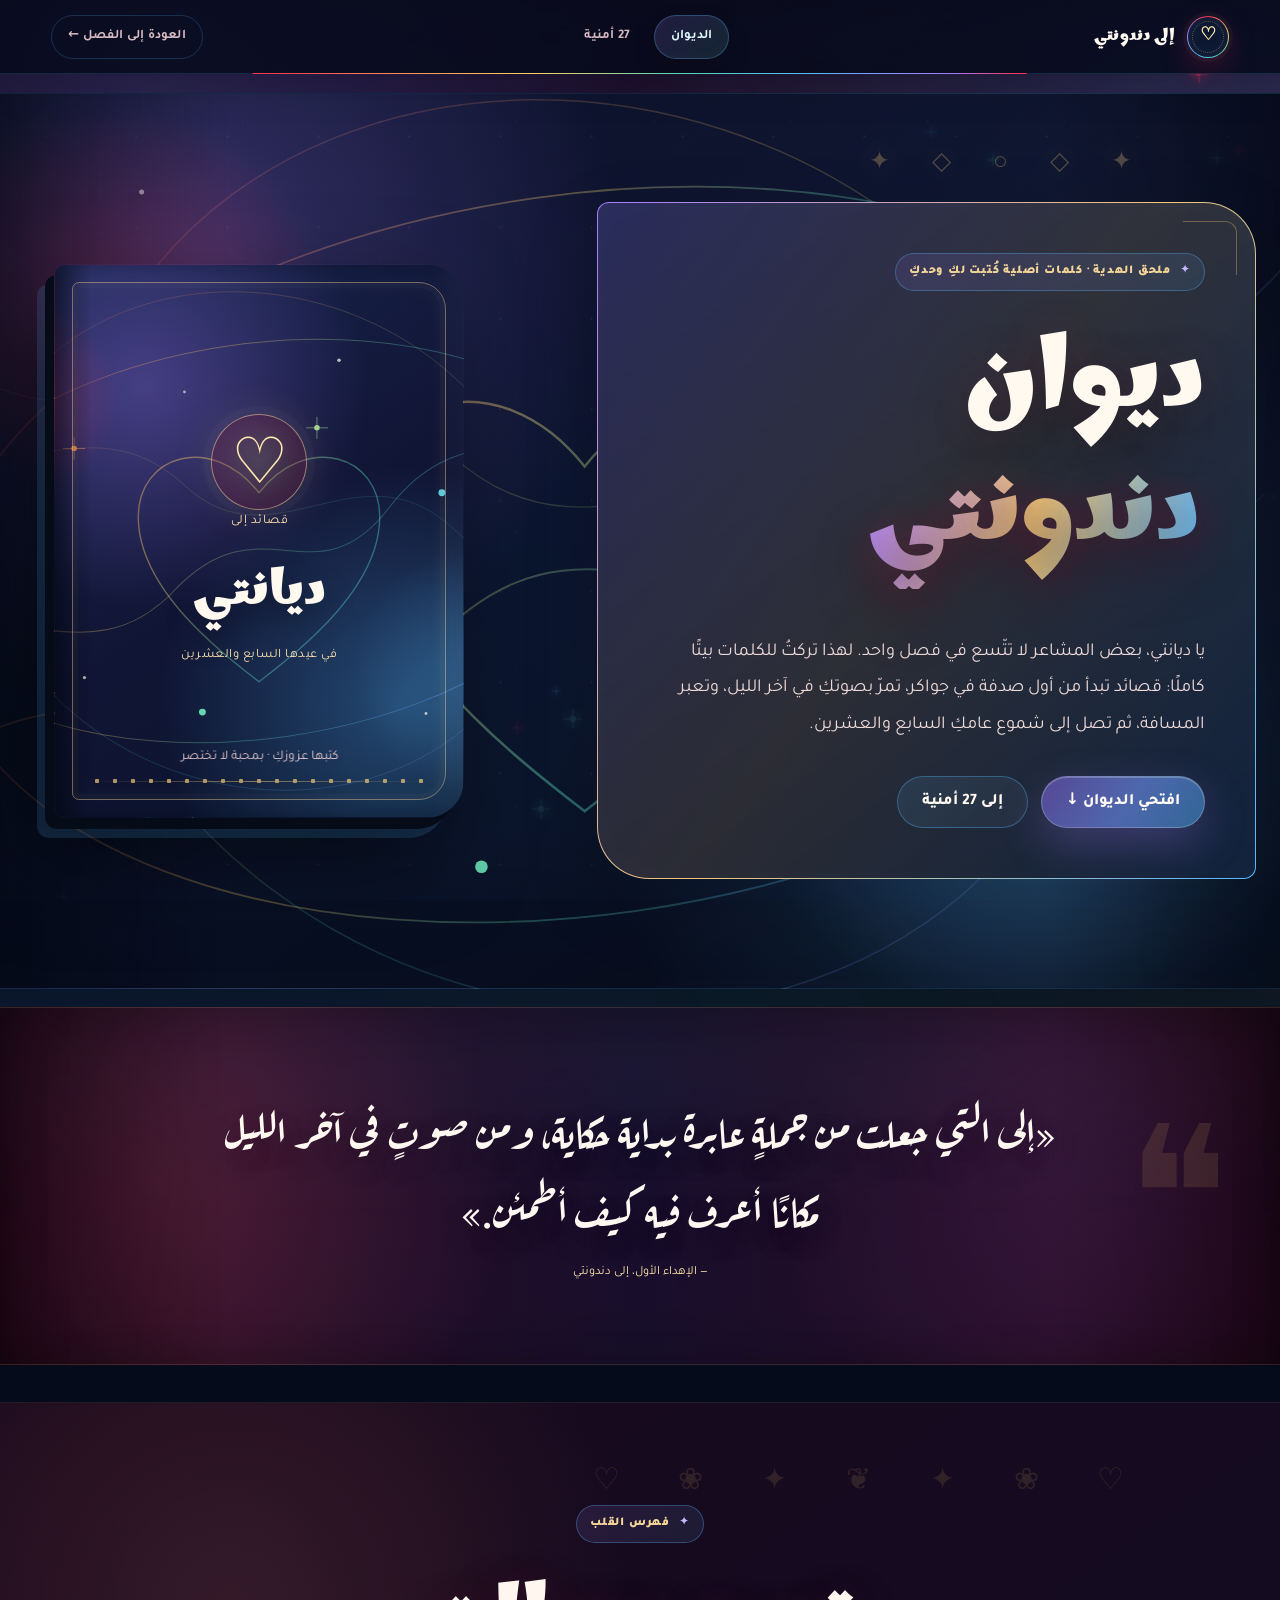
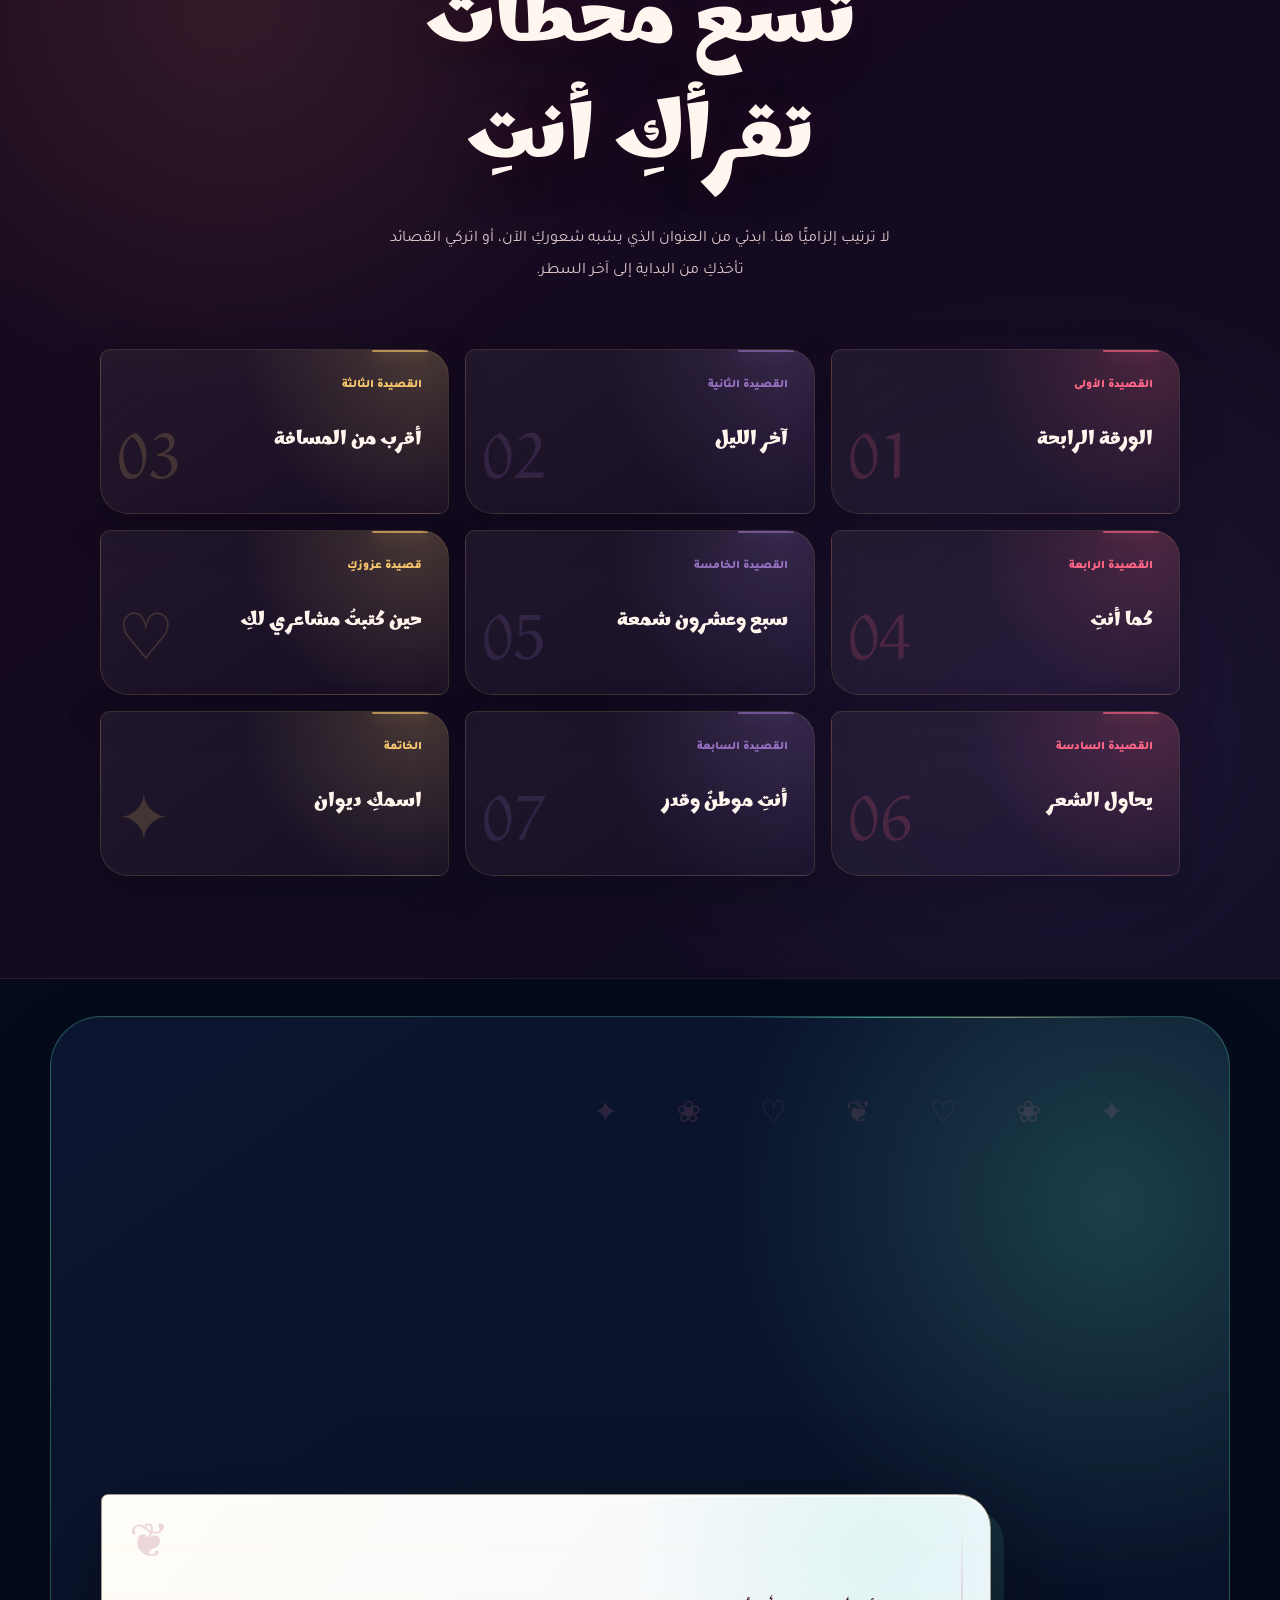
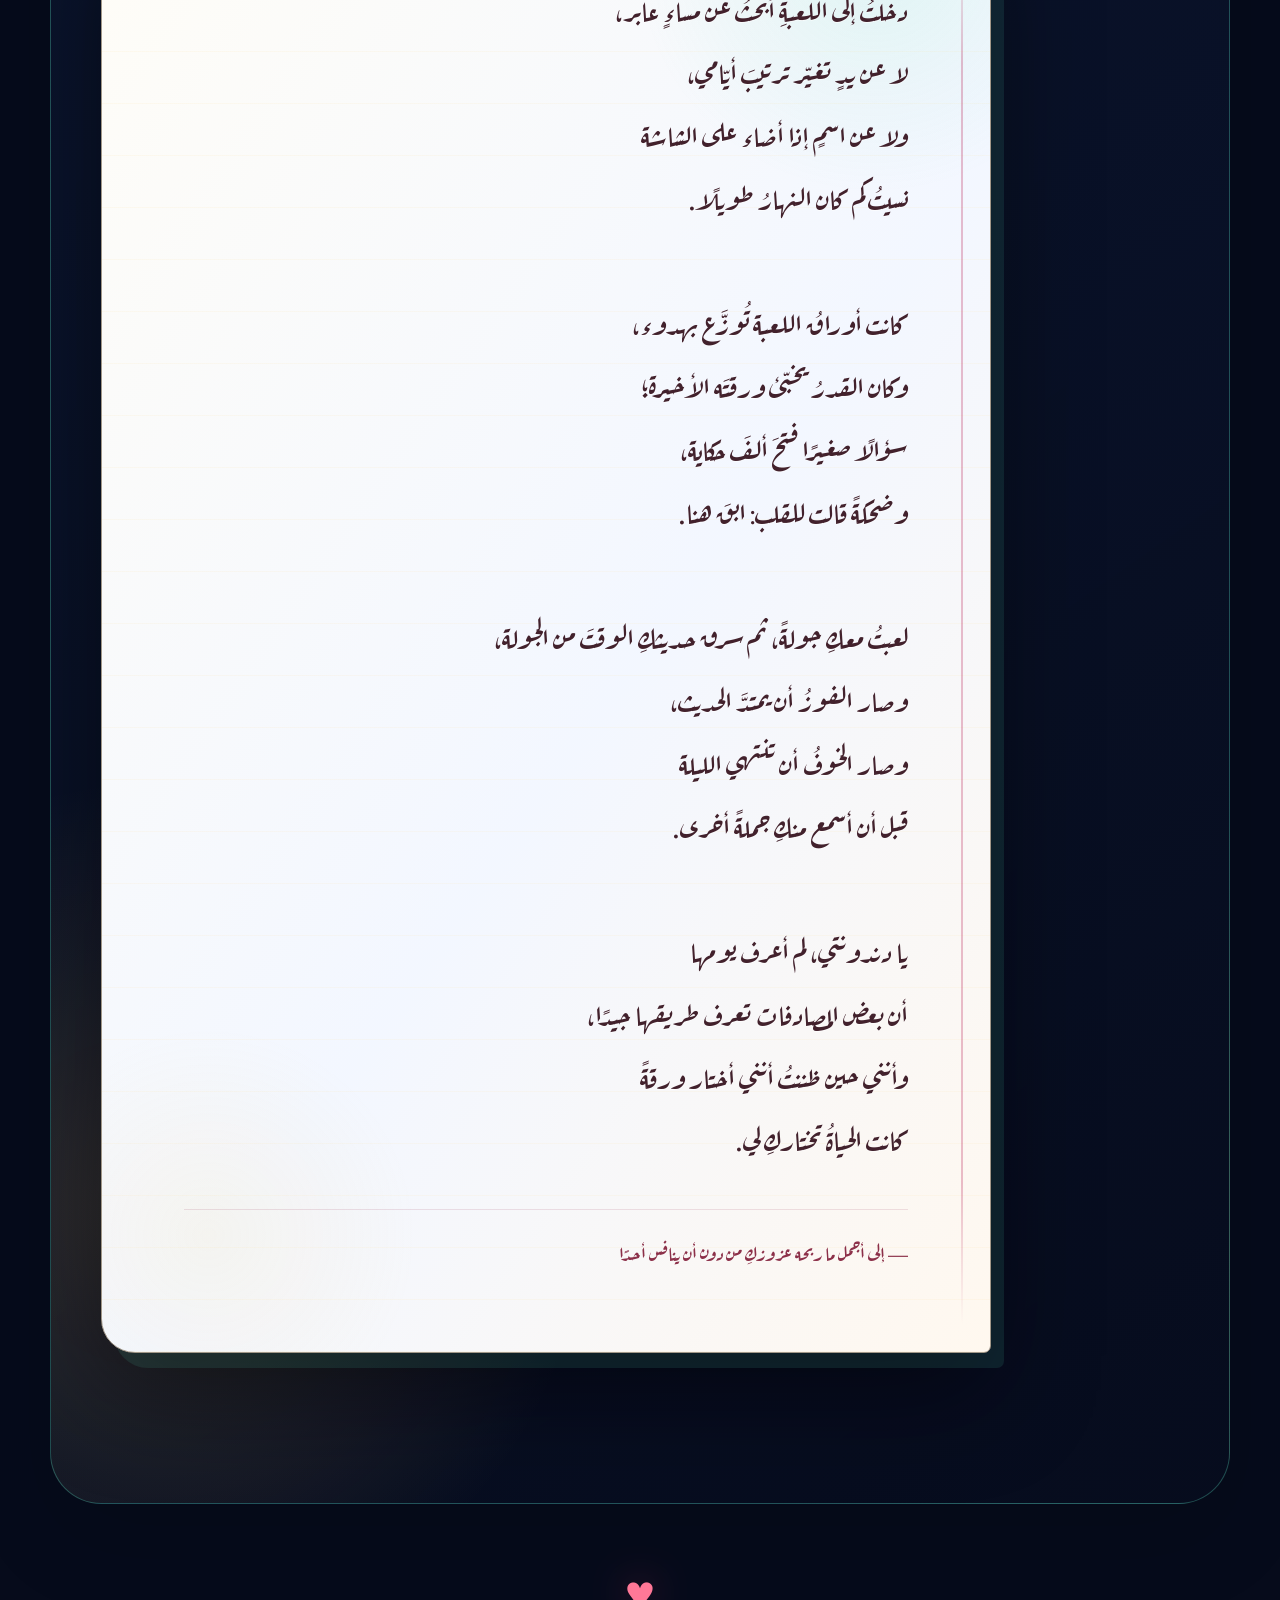
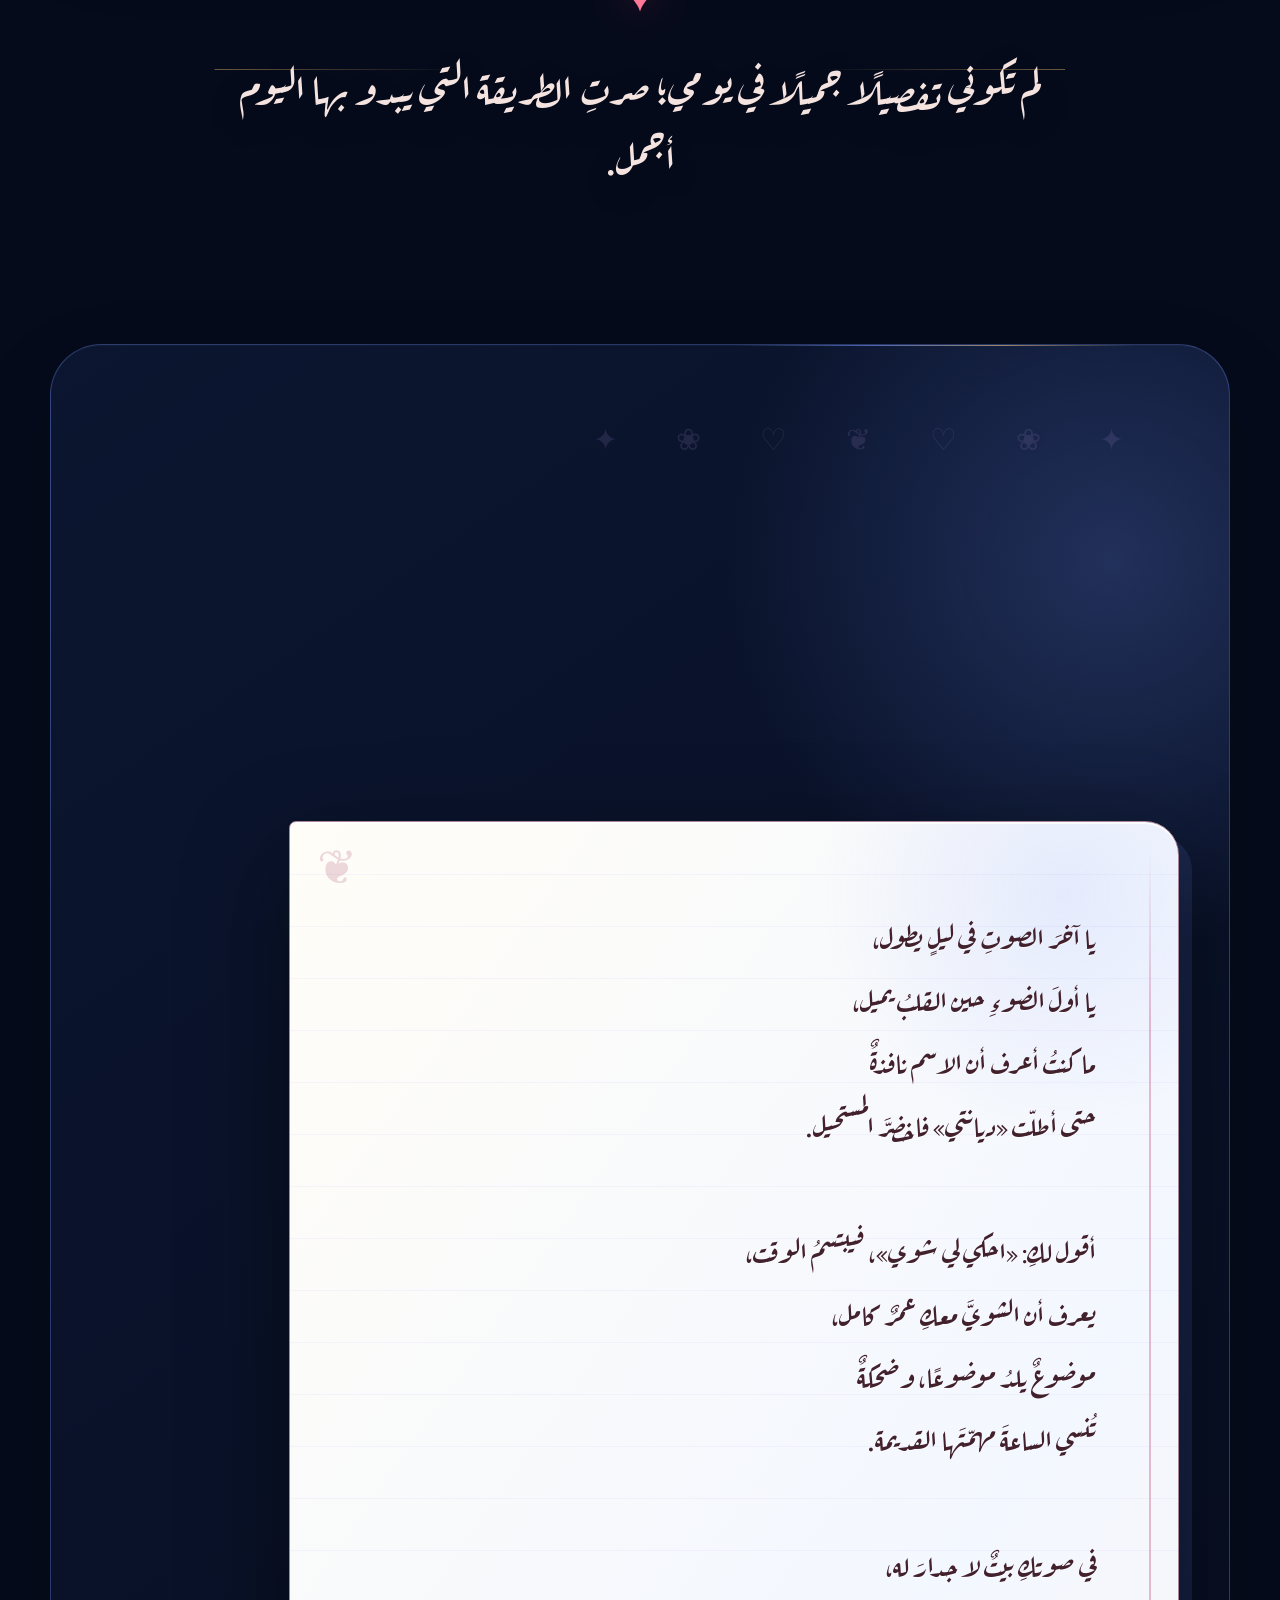
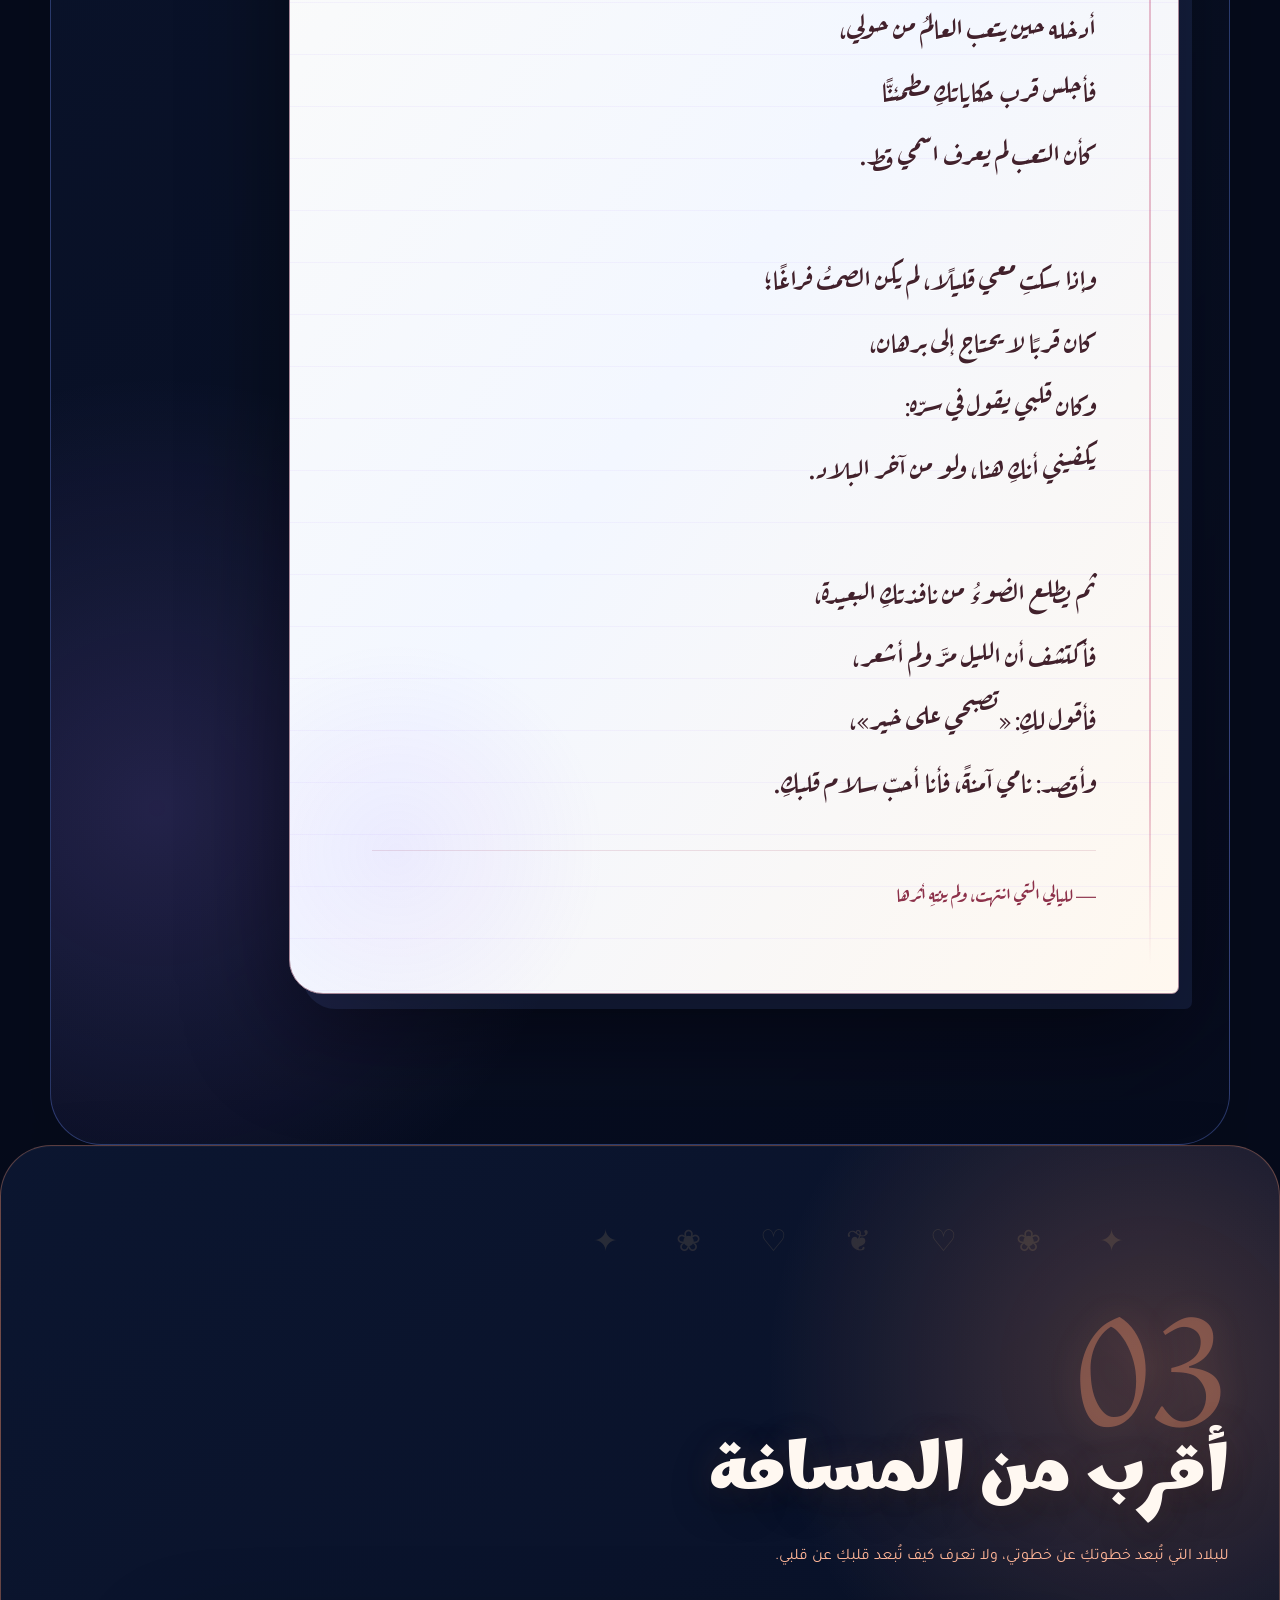
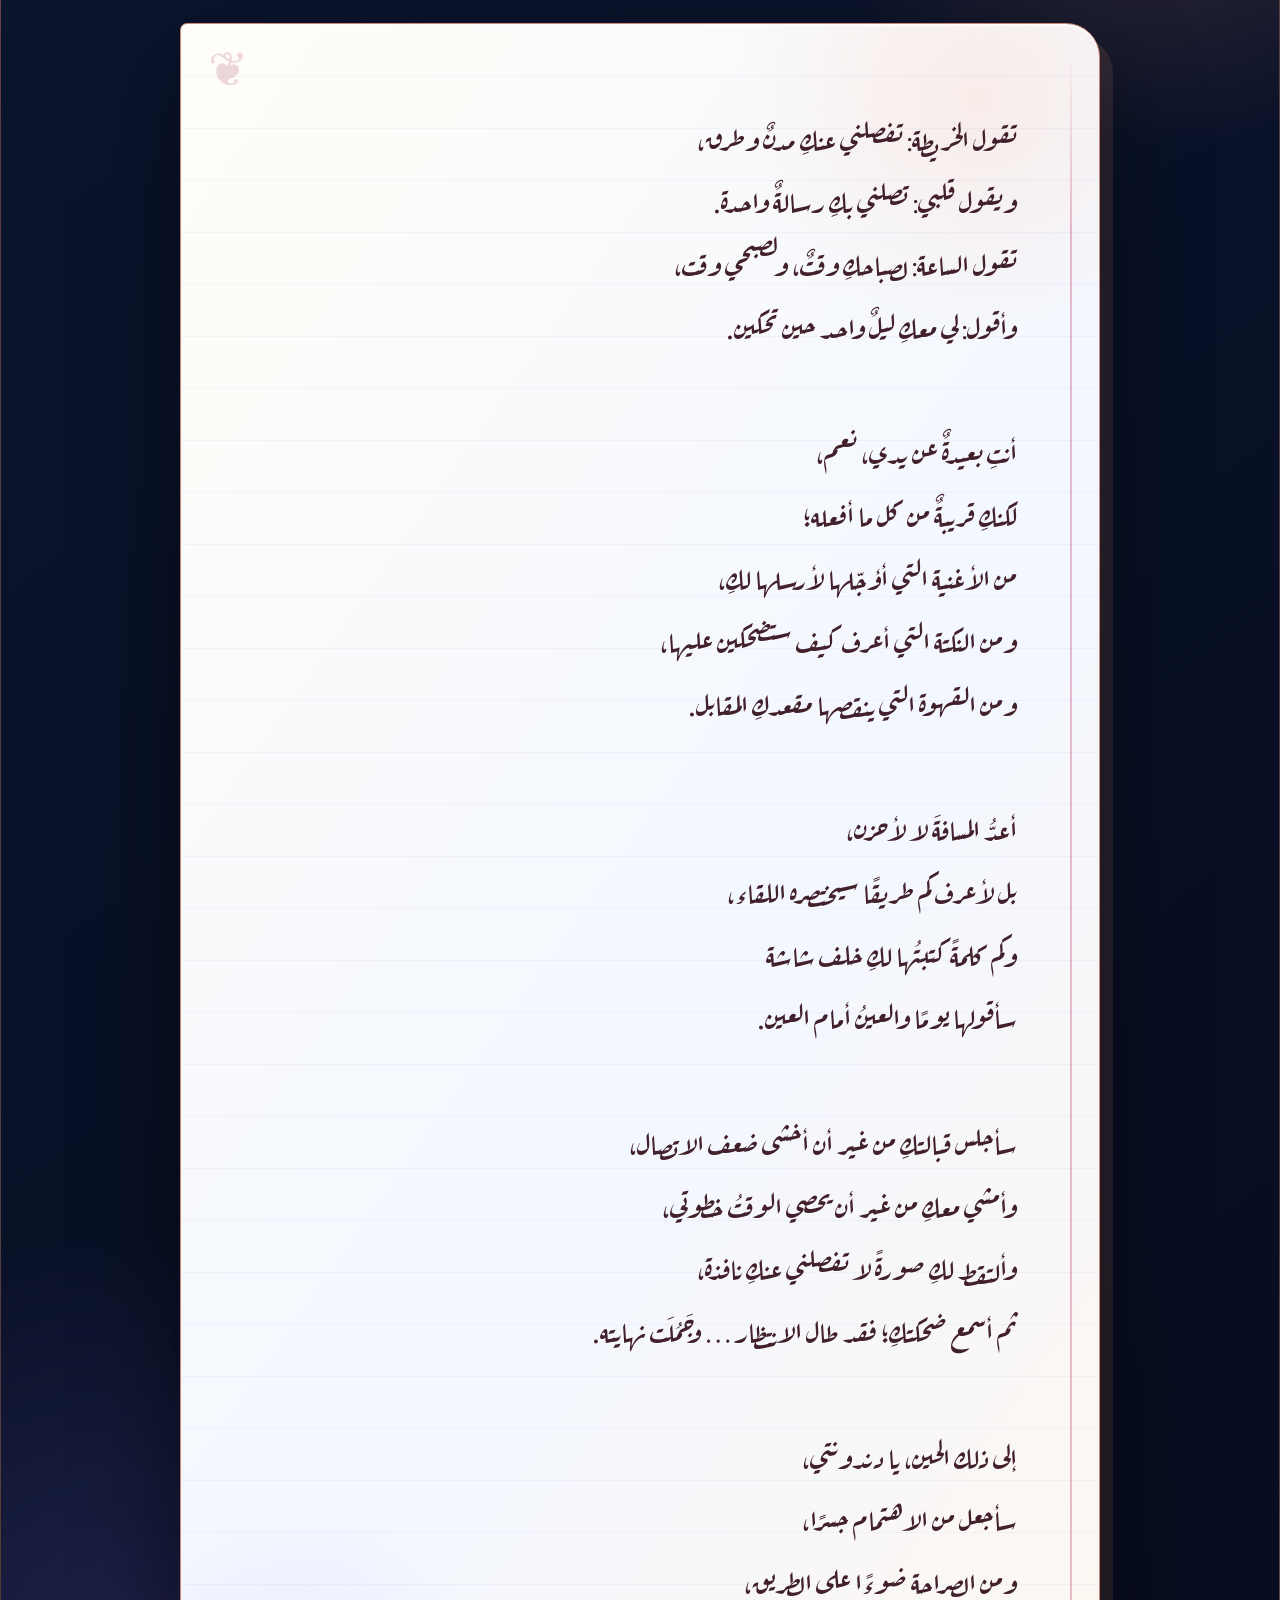
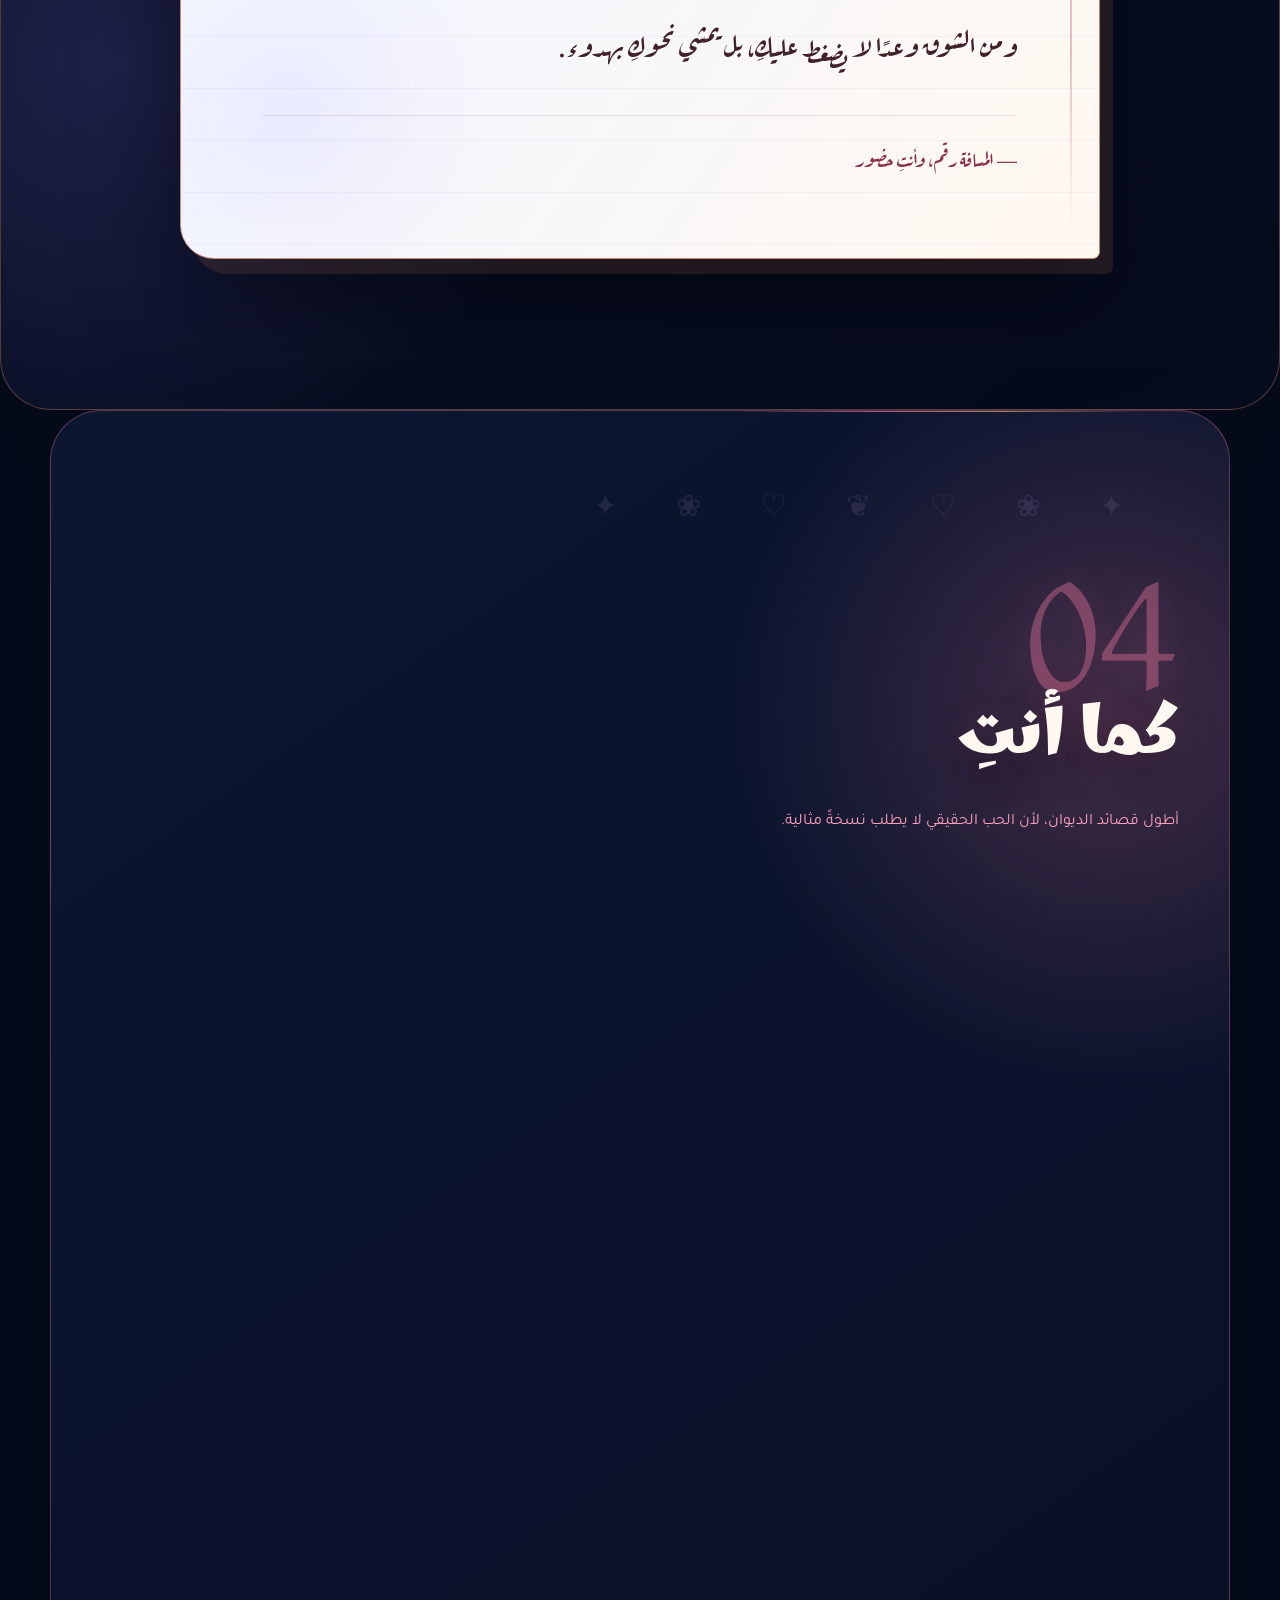
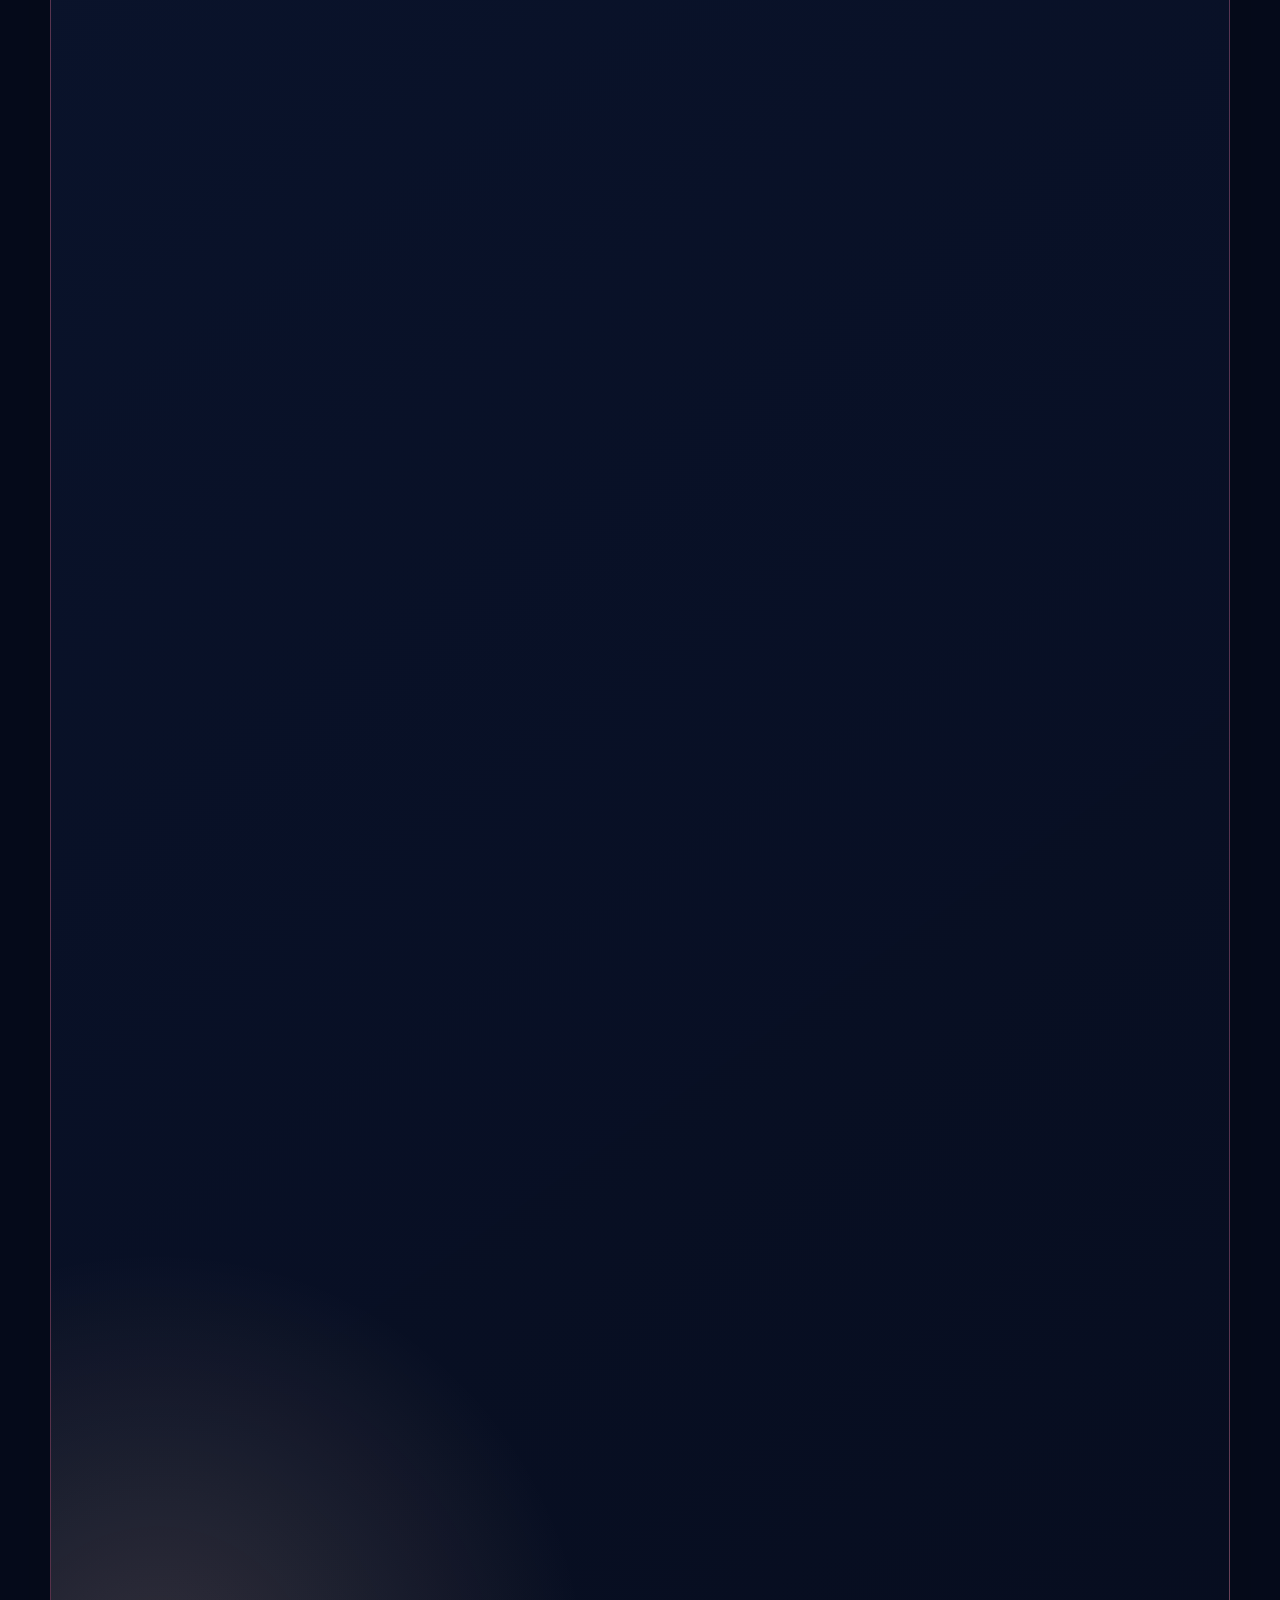
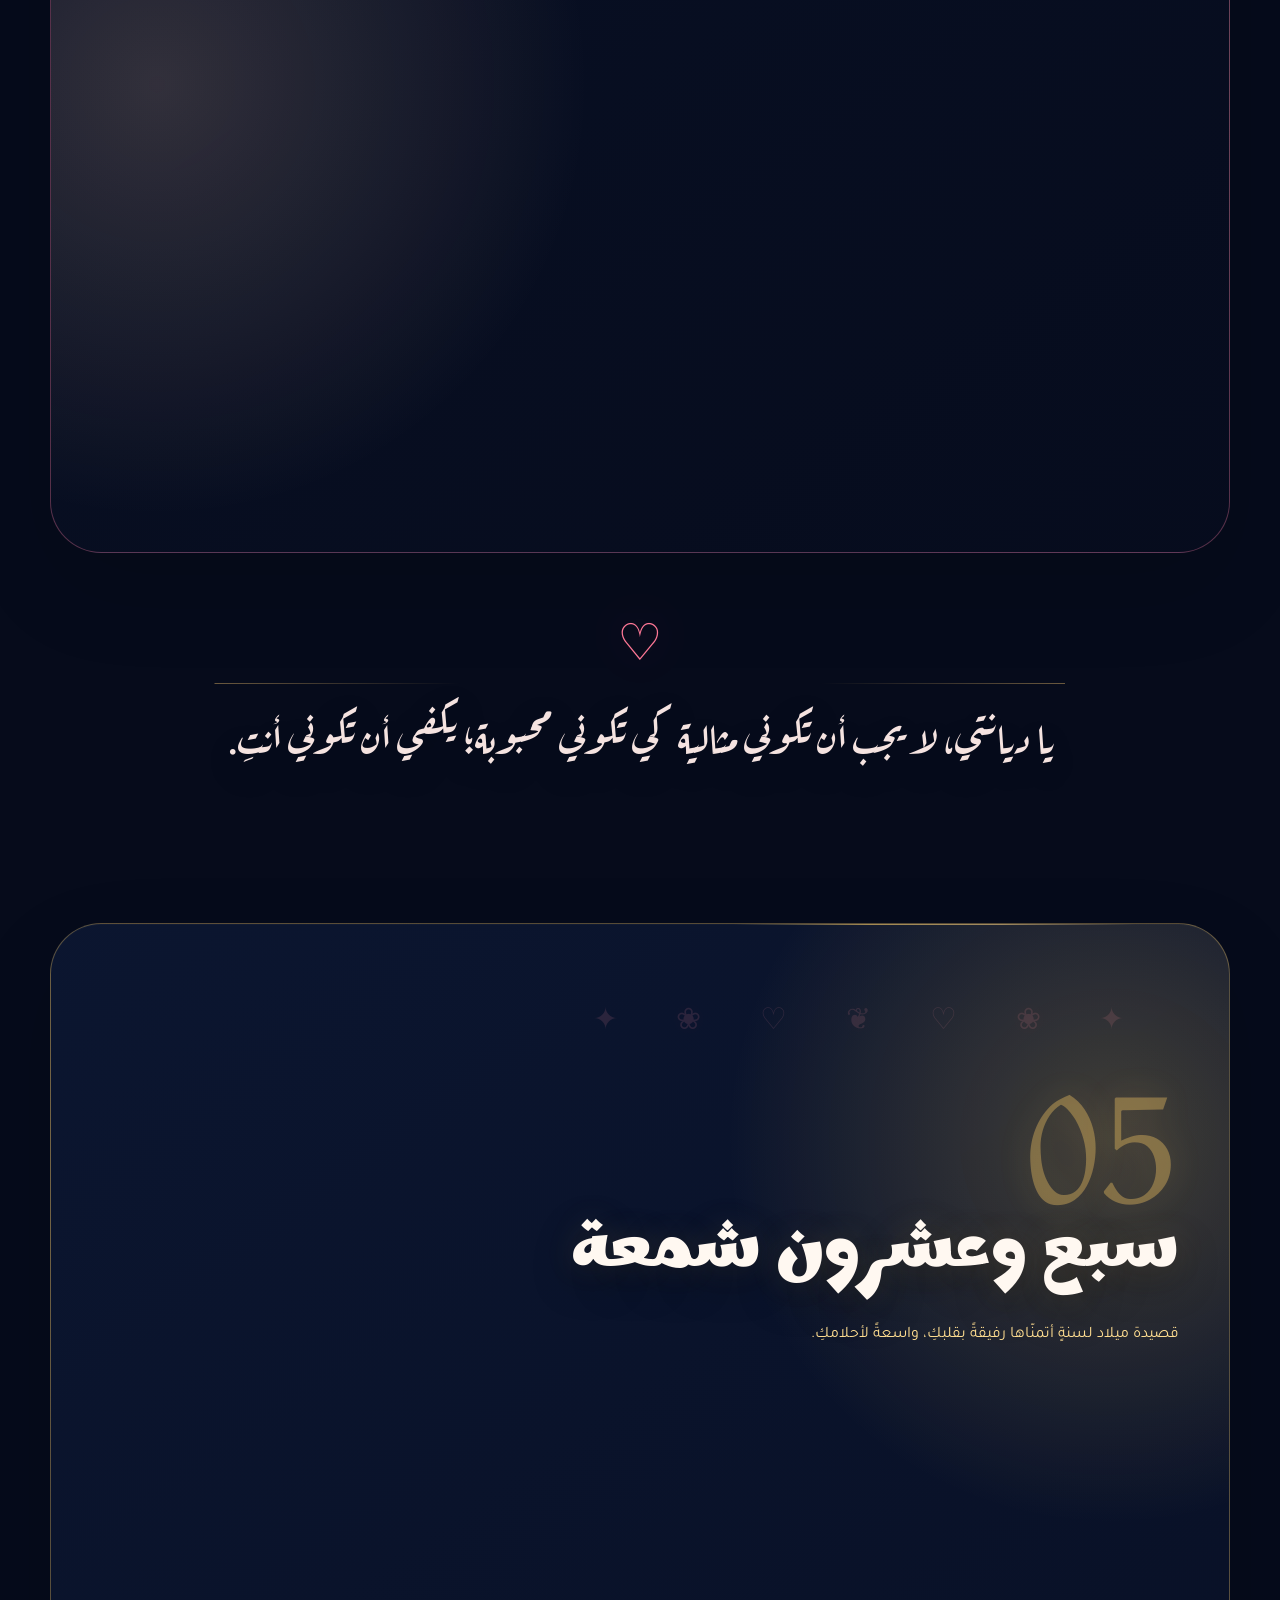
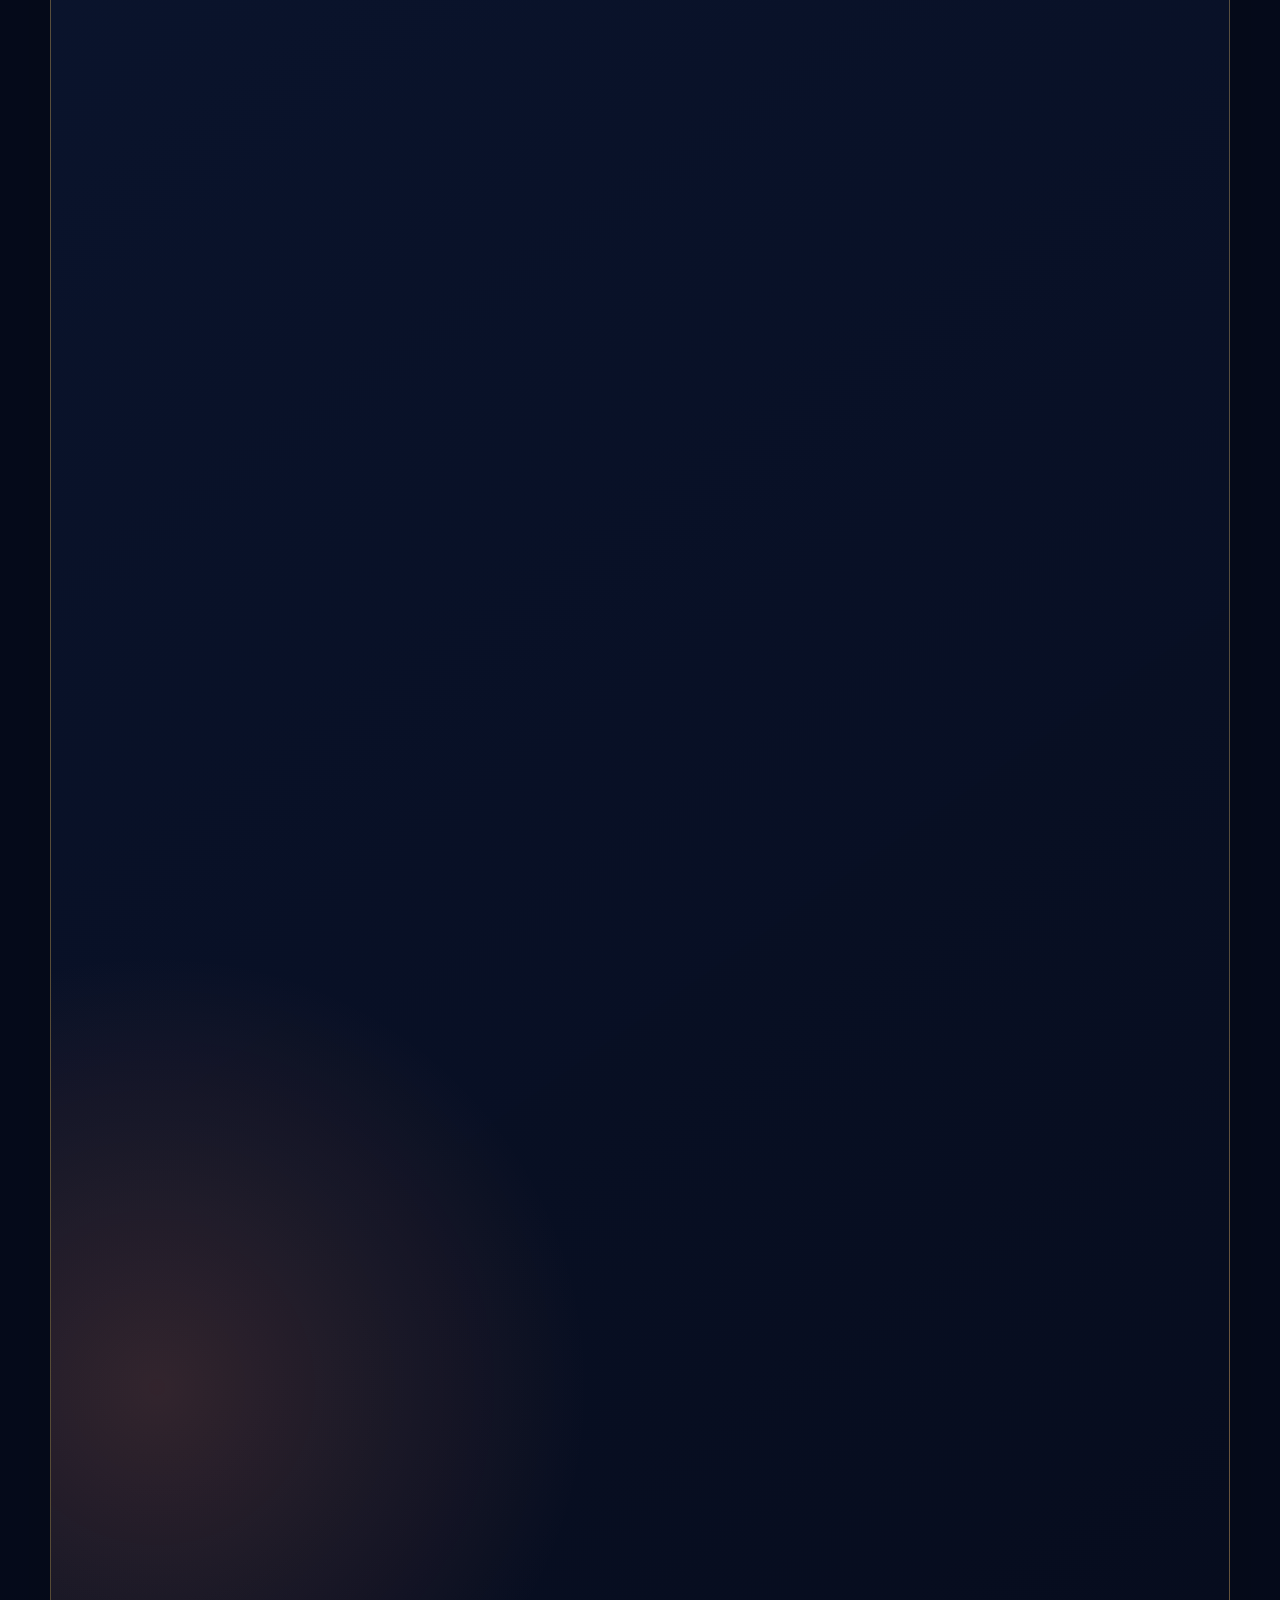
==== commit bf49d1ef: "Polish mobile layout for iPhone and Android" ====
--- a/poems.html
+++ b/poems.html
@@ -14,6 +14,7 @@
   <link href="https://fonts.googleapis.com/css2?family=Aref+Ruqaa:wght@400;700&amp;family=Marhey:wght@400;500;600;700&amp;family=Tajawal:wght@400;500;700;800;900&amp;display=swap" rel="stylesheet">
   <link rel="stylesheet" href="companion.css">
   <link rel="stylesheet" href="love-spectrum.css">
+  <link rel="stylesheet" href="mobile.css">
   <script>document.documentElement.classList.replace('no-js', 'js');</script>
 </head>
 <body data-page="poems">
--- a/mobile.css
+++ b/mobile.css
@@ -0,0 +1,633 @@
+/*
+   MOBILE FINISH
+   Shared iPhone / Samsung compatibility layer. Loaded after the art direction
+   styles so the visual identity stays intact while geometry and touch behavior
+   remain predictable on narrow, notched and short viewports.
+*/
+
+:root {
+  --safe-top: 0px;
+  --safe-right: 0px;
+  --safe-bottom: 0px;
+  --safe-left: 0px;
+}
+
+@supports (padding-top: constant(safe-area-inset-top)) {
+  :root {
+    --safe-top: constant(safe-area-inset-top);
+    --safe-right: constant(safe-area-inset-right);
+    --safe-bottom: constant(safe-area-inset-bottom);
+    --safe-left: constant(safe-area-inset-left);
+  }
+}
+
+@supports (padding-top: env(safe-area-inset-top)) {
+  :root {
+    --safe-top: env(safe-area-inset-top);
+    --safe-right: env(safe-area-inset-right);
+    --safe-bottom: env(safe-area-inset-bottom);
+    --safe-left: env(safe-area-inset-left);
+  }
+}
+
+html {
+  width: 100%;
+  min-width: 0;
+  overflow-x: hidden;
+  -webkit-text-size-adjust: 100%;
+  text-size-adjust: 100%;
+}
+
+body {
+  width: 100%;
+  min-width: 0;
+  max-width: 100%;
+  overflow-x: visible;
+  overscroll-behavior-x: none;
+}
+
+@supports (overflow: clip) {
+  html,
+  body { overflow-x: clip; }
+}
+
+main,
+.book-main,
+section,
+aside,
+header,
+footer,
+nav,
+dialog,
+figure,
+fieldset {
+  min-width: 0;
+}
+
+img,
+svg,
+video,
+canvas {
+  max-width: 100%;
+  height: auto;
+}
+
+input,
+textarea,
+select {
+  font-size: 16px;
+}
+
+button,
+a,
+[role="button"] {
+  touch-action: manipulation;
+}
+
+textarea {
+  max-width: 100%;
+  scroll-margin-block: 24px;
+}
+
+[id] {
+  scroll-margin-top: calc(var(--topbar-height, 68px) + 14px);
+}
+
+@media (max-width: 900px), (pointer: coarse) {
+  :root {
+    --topbar-height: calc(66px + var(--safe-top));
+  }
+
+  body {
+    background-attachment: scroll !important;
+    text-rendering: auto;
+  }
+
+  body::after {
+    filter: none !important;
+    animation: none !important;
+  }
+
+  .topbar,
+  .chapter-nav,
+  .companion-nav,
+  .wishes-toolbar,
+  .entry-card,
+  .photo-modal__close {
+    -webkit-backdrop-filter: none !important;
+    backdrop-filter: none !important;
+  }
+
+  .topbar {
+    min-height: var(--topbar-height);
+    padding-top: calc(10px + var(--safe-top));
+    padding-right: calc(18px + var(--safe-right));
+    padding-left: calc(18px + var(--safe-left));
+  }
+
+  .companion-nav {
+    min-height: calc(68px + var(--safe-top));
+    padding-top: calc(10px + var(--safe-top));
+    padding-right: calc(16px + var(--safe-right));
+    padding-left: calc(16px + var(--safe-left));
+  }
+
+  .chapter-nav a,
+  .companion-links a,
+  .candle-light {
+    min-height: 44px;
+  }
+
+  .candle-light { min-width: 44px; }
+
+  .message-modal::backdrop,
+  .photo-modal::backdrop {
+    -webkit-backdrop-filter: none !important;
+    backdrop-filter: none !important;
+  }
+
+  .entry-gate {
+    height: 100vh;
+    height: -webkit-fill-available;
+    min-height: 0;
+    place-items: start center;
+    align-content: start;
+    padding:
+      calc(14px + var(--safe-top))
+      calc(14px + var(--safe-right))
+      calc(14px + var(--safe-bottom))
+      calc(14px + var(--safe-left));
+    overscroll-behavior: contain;
+    -webkit-overflow-scrolling: touch;
+  }
+
+  @supports (height: 100dvh) {
+    .entry-gate { height: 100dvh; }
+  }
+
+  .entry-card {
+    width: min(100%, 560px);
+    margin-block: auto;
+  }
+
+  body[data-page="home"] :is(
+    .hero,
+    .birthday-overture,
+    main > .section.chapter,
+    main > .gallery-section,
+    .gift-library
+  ),
+  body:is([data-page="poems"], [data-page="wishes"]) :is(
+    .book-hero,
+    .page-section,
+    .poem-chapter,
+    .wishes-stage,
+    .closing-letter
+  ) {
+    max-width: calc(100% - 16px - var(--safe-left) - var(--safe-right));
+  }
+
+  .message-modal,
+  .photo-modal {
+    width: calc(100vw - 16px - var(--safe-left) - var(--safe-right));
+    max-width: 920px;
+    max-height: calc(100vh - 12px - var(--safe-top) - var(--safe-bottom));
+    margin: auto;
+  }
+
+  @supports (height: 100dvh) {
+    .message-modal,
+    .photo-modal {
+      max-height: calc(100dvh - 12px - var(--safe-top) - var(--safe-bottom));
+    }
+  }
+
+  .photo-modal__frame img {
+    max-height: calc(100vh - 100px - var(--safe-top) - var(--safe-bottom));
+  }
+
+  @supports (height: 100dvh) {
+    .photo-modal__frame img {
+      max-height: calc(100dvh - 100px - var(--safe-top) - var(--safe-bottom));
+    }
+  }
+}
+
+@media (max-width: 720px) {
+  :root {
+    --topbar-height: calc(62px + var(--safe-top));
+  }
+
+  html {
+    scroll-padding-top: calc(var(--topbar-height) + 12px);
+  }
+
+  body[data-page="home"] {
+    padding-bottom: calc(86px + var(--safe-bottom));
+  }
+
+  body::before { display: none; }
+
+  .topbar {
+    min-height: var(--topbar-height);
+    padding:
+      calc(8px + var(--safe-top))
+      calc(12px + var(--safe-right))
+      8px
+      calc(12px + var(--safe-left));
+    background: rgba(5, 10, 25, 0.97) !important;
+  }
+
+  .topbar__progress { bottom: 0; }
+  .brand { min-height: 44px; }
+  .sound-toggle { width: 46px; min-width: 46px; min-height: 46px; }
+
+  .chapter-nav {
+    right: calc(8px + var(--safe-right));
+    bottom: calc(8px + var(--safe-bottom));
+    left: calc(8px + var(--safe-left));
+    min-height: 62px;
+    overflow-x: auto;
+    overscroll-behavior-inline: contain;
+    scroll-padding-inline: 10px;
+    scroll-snap-type: inline proximity;
+    -webkit-overflow-scrolling: touch;
+  }
+
+  .chapter-nav a {
+    min-height: 46px;
+    scroll-snap-align: center;
+  }
+
+  body.mobile-keyboard-open .chapter-nav {
+    opacity: 0;
+    pointer-events: none;
+    transform: translateY(125%);
+  }
+
+  body[data-page="home"] #welcome.hero {
+    width: calc(100% - 16px);
+    row-gap: 22px;
+    margin-top: 0;
+    padding:
+      calc(var(--topbar-height) + 10px)
+      14px
+      48px;
+    overflow: hidden;
+  }
+
+  body[data-page="home"] #welcome .hero__visual {
+    width: min(84vw, 330px);
+    max-width: 100%;
+    margin: 0 auto 10px;
+  }
+
+  @supports (height: 100svh) {
+    body[data-page="home"] #welcome .hero__visual {
+      width: min(84vw, 52svh, 330px);
+    }
+  }
+
+  body[data-page="home"] #welcome .portrait-card img {
+    width: 100%;
+    height: auto;
+    max-height: 46vh;
+    aspect-ratio: auto;
+    object-fit: contain;
+  }
+
+  @supports (height: 100dvh) {
+    body[data-page="home"] #welcome .portrait-card img {
+      max-height: 46dvh;
+    }
+  }
+
+  body[data-page="home"] #welcome .hero__age {
+    bottom: -10px;
+    left: -5px;
+    width: 74px;
+    height: 74px;
+  }
+
+  body[data-page="home"] #welcome .hero__age span { font-size: 2rem; }
+  body[data-page="home"] #welcome .hero__age small { font-size: 0.5rem; }
+
+  .hero__copy,
+  .hero__copy h1,
+  .hero__lede,
+  .section-heading,
+  .section-heading h2,
+  .section-heading > p:last-child {
+    min-width: 0;
+    max-width: 100%;
+    overflow-wrap: break-word;
+  }
+
+  .button,
+  .name-choice button,
+  .night-stages button,
+  .dream-options button,
+  .companion-button,
+  .companion-links a,
+  .page-footer a,
+  .back-home {
+    min-height: 46px;
+  }
+
+  .night-stages {
+    overscroll-behavior-inline: contain;
+    scroll-padding-inline: 14px;
+    -webkit-overflow-scrolling: touch;
+  }
+
+  .night-slider input[type="range"] {
+    min-height: 46px;
+    margin-block: 0;
+  }
+
+  .night-slider input[type="range"]::-webkit-slider-thumb {
+    width: 30px;
+    height: 30px;
+  }
+
+  .night-slider input[type="range"]::-moz-range-thumb {
+    width: 30px;
+    height: 30px;
+  }
+
+  .companion-nav {
+    top: 0;
+    min-height: calc(62px + var(--safe-top));
+    padding:
+      calc(8px + var(--safe-top))
+      calc(10px + var(--safe-right))
+      8px
+      calc(10px + var(--safe-left));
+    background: rgba(5, 10, 25, 0.97) !important;
+  }
+
+  .companion-brand span {
+    width: 38px;
+    height: 38px;
+  }
+
+  body:is([data-page="poems"], [data-page="wishes"]) .book-hero {
+    grid-template-areas: "cover" "copy";
+    gap: 34px;
+    padding-block: 36px 68px;
+  }
+
+  body:is([data-page="poems"], [data-page="wishes"]) .hero-copy {
+    grid-area: copy;
+  }
+
+  body:is([data-page="poems"], [data-page="wishes"]) .book-cover {
+    grid-area: cover;
+    order: -1;
+    width: min(76vw, 290px);
+    max-width: 100%;
+    padding: 25px;
+    transform: none;
+  }
+
+  body[data-page="wishes"] .book-cover--wishes {
+    width: min(72vw, 280px);
+  }
+
+  body:is([data-page="poems"], [data-page="wishes"]) .hero-copy {
+    padding: 27px 18px 30px;
+  }
+
+  body:is([data-page="poems"], [data-page="wishes"]) .book-hero h1 {
+    font-size: clamp(2.9rem, 15vw, 4.5rem);
+  }
+
+  body[data-page="poems"] .poem-chapter,
+  body[data-page="wishes"] .wishes-stage,
+  body:is([data-page="poems"], [data-page="wishes"]) .page-section {
+    padding-block: 64px;
+  }
+
+  body[data-page="poems"] .poem-sheet {
+    padding: 40px 25px;
+  }
+
+  body[data-page="wishes"] .wishes-toolbar {
+    position: static;
+  }
+
+  .back-to-top {
+    bottom: calc(14px + var(--safe-bottom));
+    left: calc(14px + var(--safe-left));
+    width: 46px;
+    height: 46px;
+  }
+
+  .toast {
+    bottom: calc(88px + var(--safe-bottom));
+    max-width: calc(100% - 24px - var(--safe-left) - var(--safe-right));
+  }
+
+  .ambient-star:nth-child(n + 17),
+  .ambient-love:nth-child(n + 7) {
+    display: none;
+  }
+
+  .ambient-star,
+  .ambient-love {
+    filter: none !important;
+    will-change: auto !important;
+  }
+}
+
+@media (max-width: 430px) {
+  body[data-page="home"] #welcome.hero,
+  body[data-page="home"] main > .section.chapter,
+  body[data-page="home"] main > .gallery-section,
+  body[data-page="home"] .gift-library,
+  body[data-page="home"] .birthday-overture {
+    width: calc(100% - 12px);
+    max-width: calc(100% - 12px - var(--safe-left) - var(--safe-right));
+  }
+
+  body[data-page="home"] main > .section.chapter,
+  body[data-page="home"] main > .gallery-section {
+    padding-inline: 12px;
+  }
+
+  body[data-page="home"] #welcome .hero__visual {
+    width: min(78vw, 280px);
+  }
+
+  @supports (height: 100svh) {
+    body[data-page="home"] #welcome .hero__visual {
+      width: min(78vw, 48svh, 280px);
+    }
+  }
+
+  .reason-group__grid {
+    grid-template-columns: 1fr;
+    gap: 12px;
+  }
+
+  .reason-card {
+    min-height: 192px;
+  }
+
+  .reason-card__front,
+  .reason-card__back {
+    padding: 22px 20px;
+  }
+
+  .reason-card__back p {
+    font-size: 0.88rem;
+    line-height: 1.7;
+  }
+
+  .candles {
+    grid-template-columns: repeat(6, minmax(44px, 1fr));
+    gap: 4px;
+  }
+
+  .candle-light {
+    min-width: 44px;
+    min-height: 48px;
+  }
+
+  .entry-card {
+    padding: 72px 16px 26px;
+    border-radius: 24px 42px 24px 42px;
+  }
+
+  .entry-card h1 {
+    font-size: clamp(2.15rem, 12vw, 3.25rem);
+  }
+
+  .photo-modal {
+    padding: 6px;
+  }
+
+  .letter-paper,
+  .capsule-letter,
+  .closing-letter {
+    overflow-wrap: break-word;
+  }
+}
+
+@media (max-width: 350px) {
+  .brand > span:last-child { display: none; }
+  .name-choice { grid-template-columns: 1fr; }
+  .chapter-nav a { padding-inline: 11px; }
+  .hero__copy h1 { font-size: 2.55rem; }
+  .candles { grid-template-columns: repeat(5, minmax(44px, 1fr)); }
+  .night-sky { height: 260px; }
+  .companion-links a { padding-inline: 6px; font-size: 0.67rem; }
+  body:is([data-page="poems"], [data-page="wishes"]) .book-cover { width: min(75vw, 250px); }
+}
+
+@media (max-width: 720px) and (max-height: 700px) {
+  body[data-page="home"] #welcome .hero__visual {
+    width: min(76vw, 250px);
+  }
+
+  @supports (height: 100dvh) {
+    body[data-page="home"] #welcome .hero__visual {
+      width: min(76vw, 44dvh, 250px);
+    }
+  }
+
+  .entry-card { margin-block: 0; }
+}
+
+@media (orientation: landscape) and (max-width: 900px) and (max-height: 500px) {
+  :root { --topbar-height: calc(56px + var(--safe-top)); }
+
+  body[data-page="home"] #welcome.hero {
+    grid-template-columns: minmax(210px, 0.8fr) minmax(0, 1.2fr);
+    grid-template-areas: "visual copy";
+    align-items: center;
+    gap: 22px;
+    padding-top: calc(var(--topbar-height) + 12px);
+  }
+
+  body[data-page="home"] #welcome .hero__visual {
+    width: min(34vw, 265px);
+    margin: 0;
+  }
+
+  body[data-page="home"] #welcome .hero__copy {
+    align-items: flex-start;
+    text-align: right;
+  }
+
+  body[data-page="home"] #welcome .hero__copy h1 {
+    font-size: clamp(2.15rem, 5.4vw, 3.35rem);
+  }
+
+  body:is([data-page="poems"], [data-page="wishes"]) .book-hero {
+    grid-template-columns: minmax(0, 1fr) minmax(210px, 0.58fr);
+    grid-template-areas: "copy cover";
+    align-items: center;
+    gap: 28px;
+    padding-block: 34px 54px;
+    text-align: right;
+  }
+
+  body:is([data-page="poems"], [data-page="wishes"]) .book-cover {
+    order: 0;
+    width: min(28vw, 240px);
+  }
+
+  body:is([data-page="poems"], [data-page="wishes"]) .hero-actions {
+    justify-content: flex-start;
+  }
+}
+
+@media (hover: none), (pointer: coarse) {
+  .button:hover,
+  .name-choice button:hover,
+  .gallery-card:hover,
+  .dictionary-card:hover,
+  .birthday-wish-card:hover,
+  .comfort-card:hover,
+  .year-promises article:hover,
+  .gift-page-card:hover,
+  .companion-button:hover,
+  .contents a:hover,
+  .wish-card:hover,
+  .acrostic p:hover,
+  .book-cover:hover {
+    transform: none !important;
+  }
+
+  .gallery-card:hover img,
+  .reason-card:hover .reason-card__front b,
+  .letter-seal:hover {
+    transform: none !important;
+  }
+
+  .button:active,
+  .name-choice button:active,
+  .chapter-nav a:active,
+  .companion-button:active,
+  .companion-links a:active {
+    transform: scale(0.98) !important;
+  }
+}
+
+@supports (-webkit-touch-callout: none) {
+  .entry-gate,
+  .chapter-nav,
+  .night-stages {
+    -webkit-overflow-scrolling: touch;
+  }
+
+  @media (max-width: 720px) {
+    .topbar,
+    .chapter-nav,
+    .companion-nav {
+      -webkit-transform: translateZ(0);
+      transform: translateZ(0);
+    }
+  }
+}
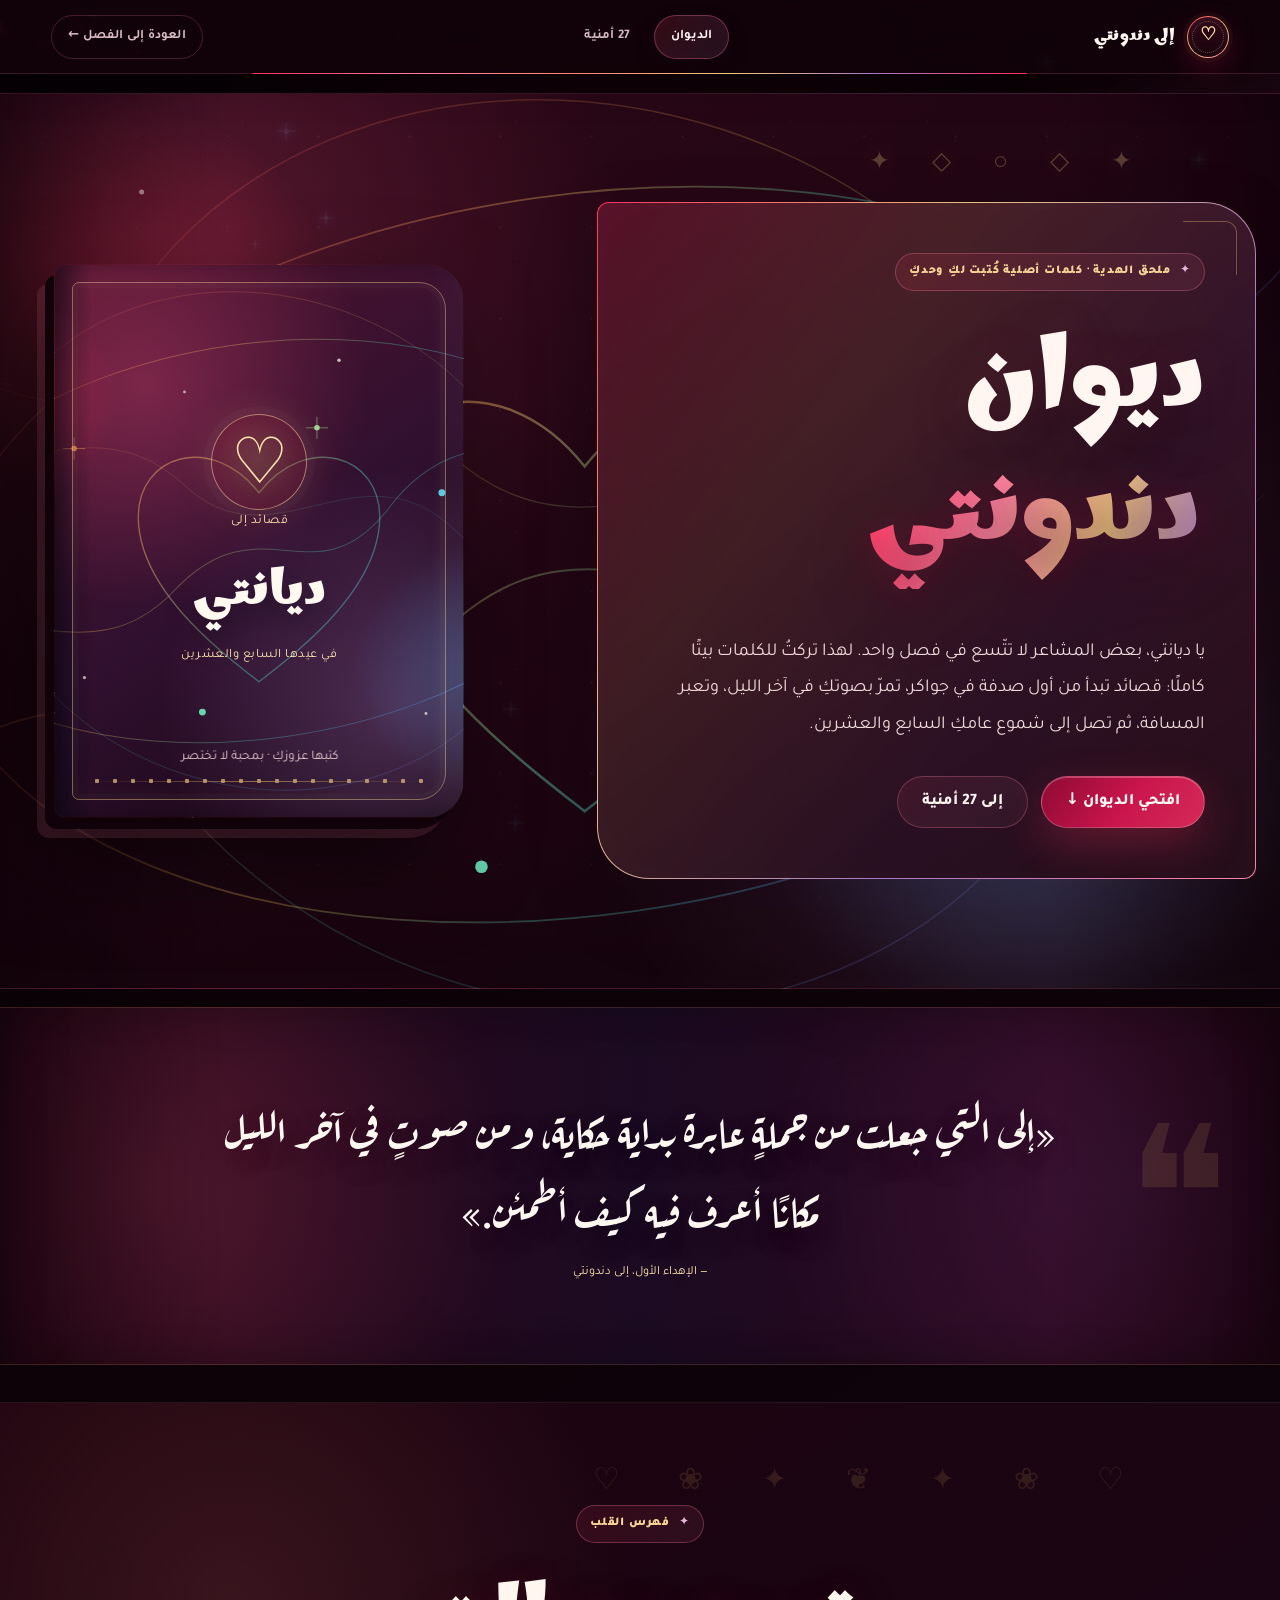
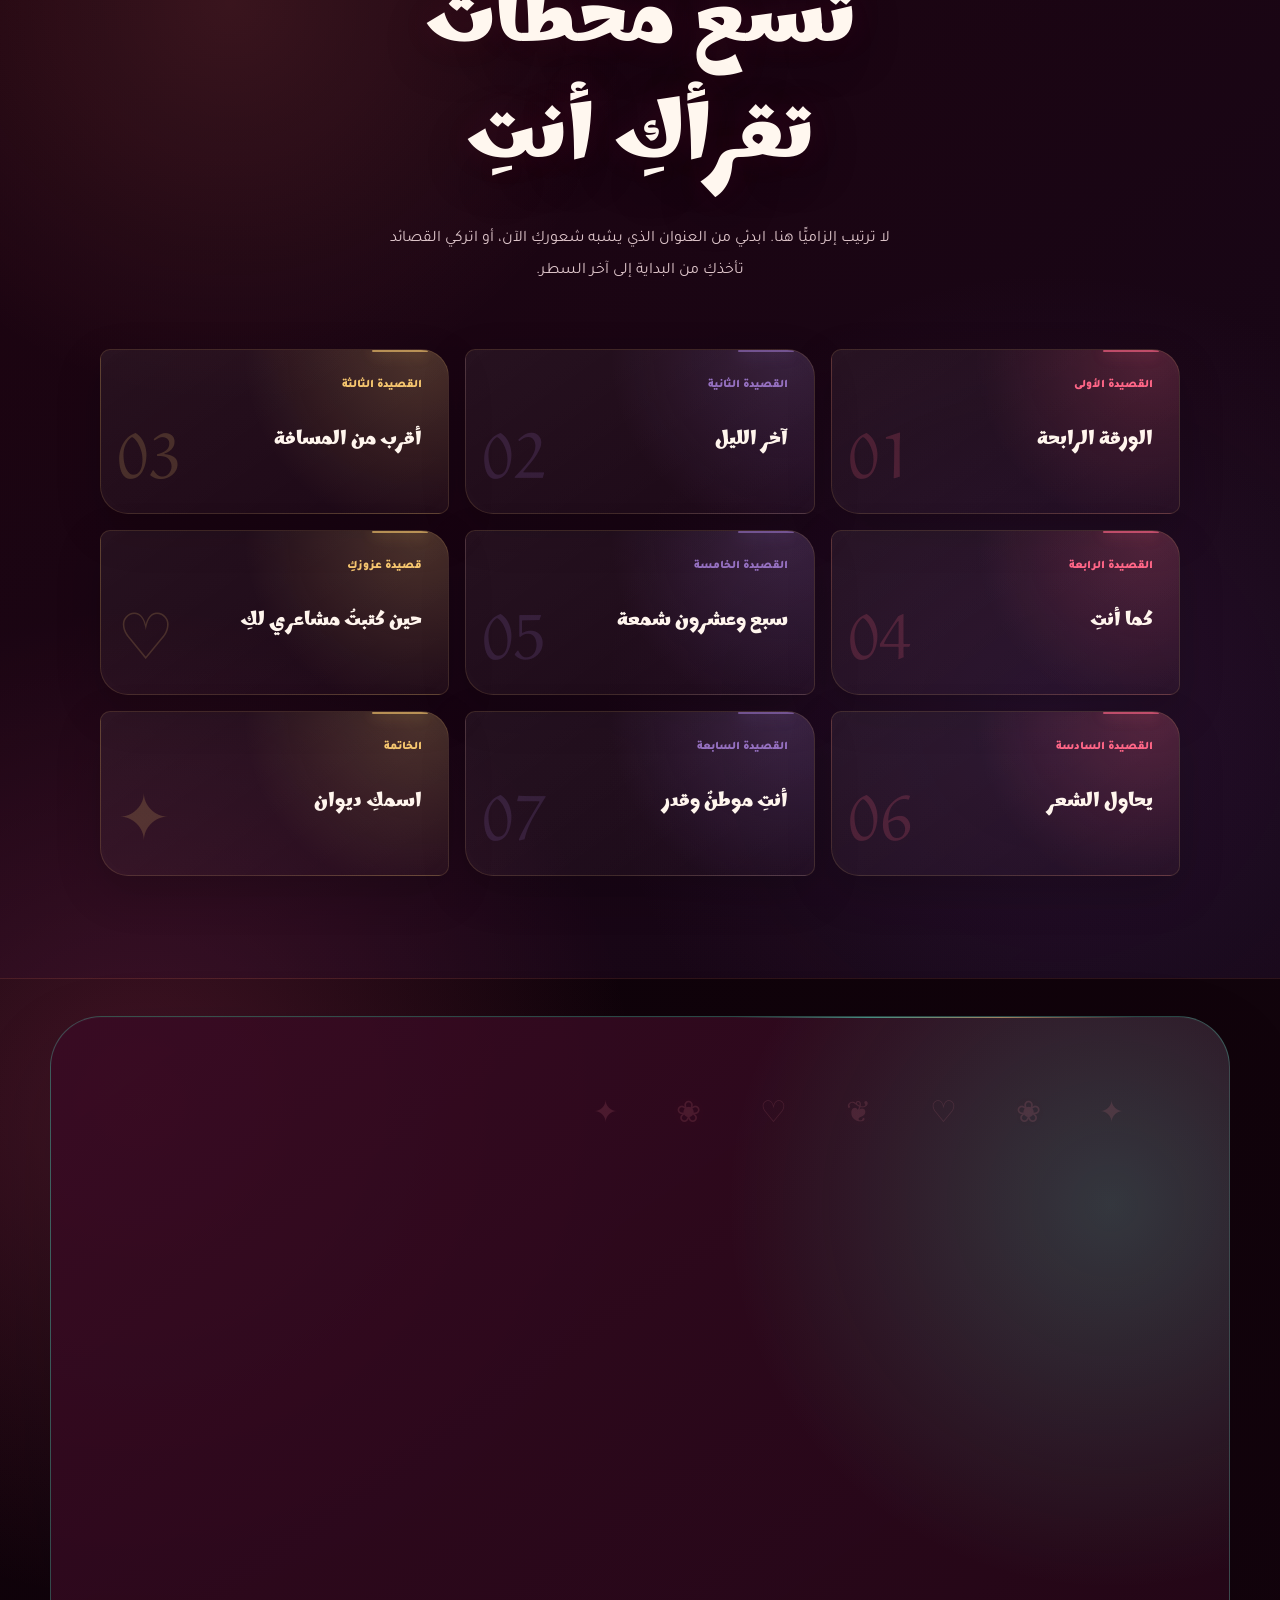
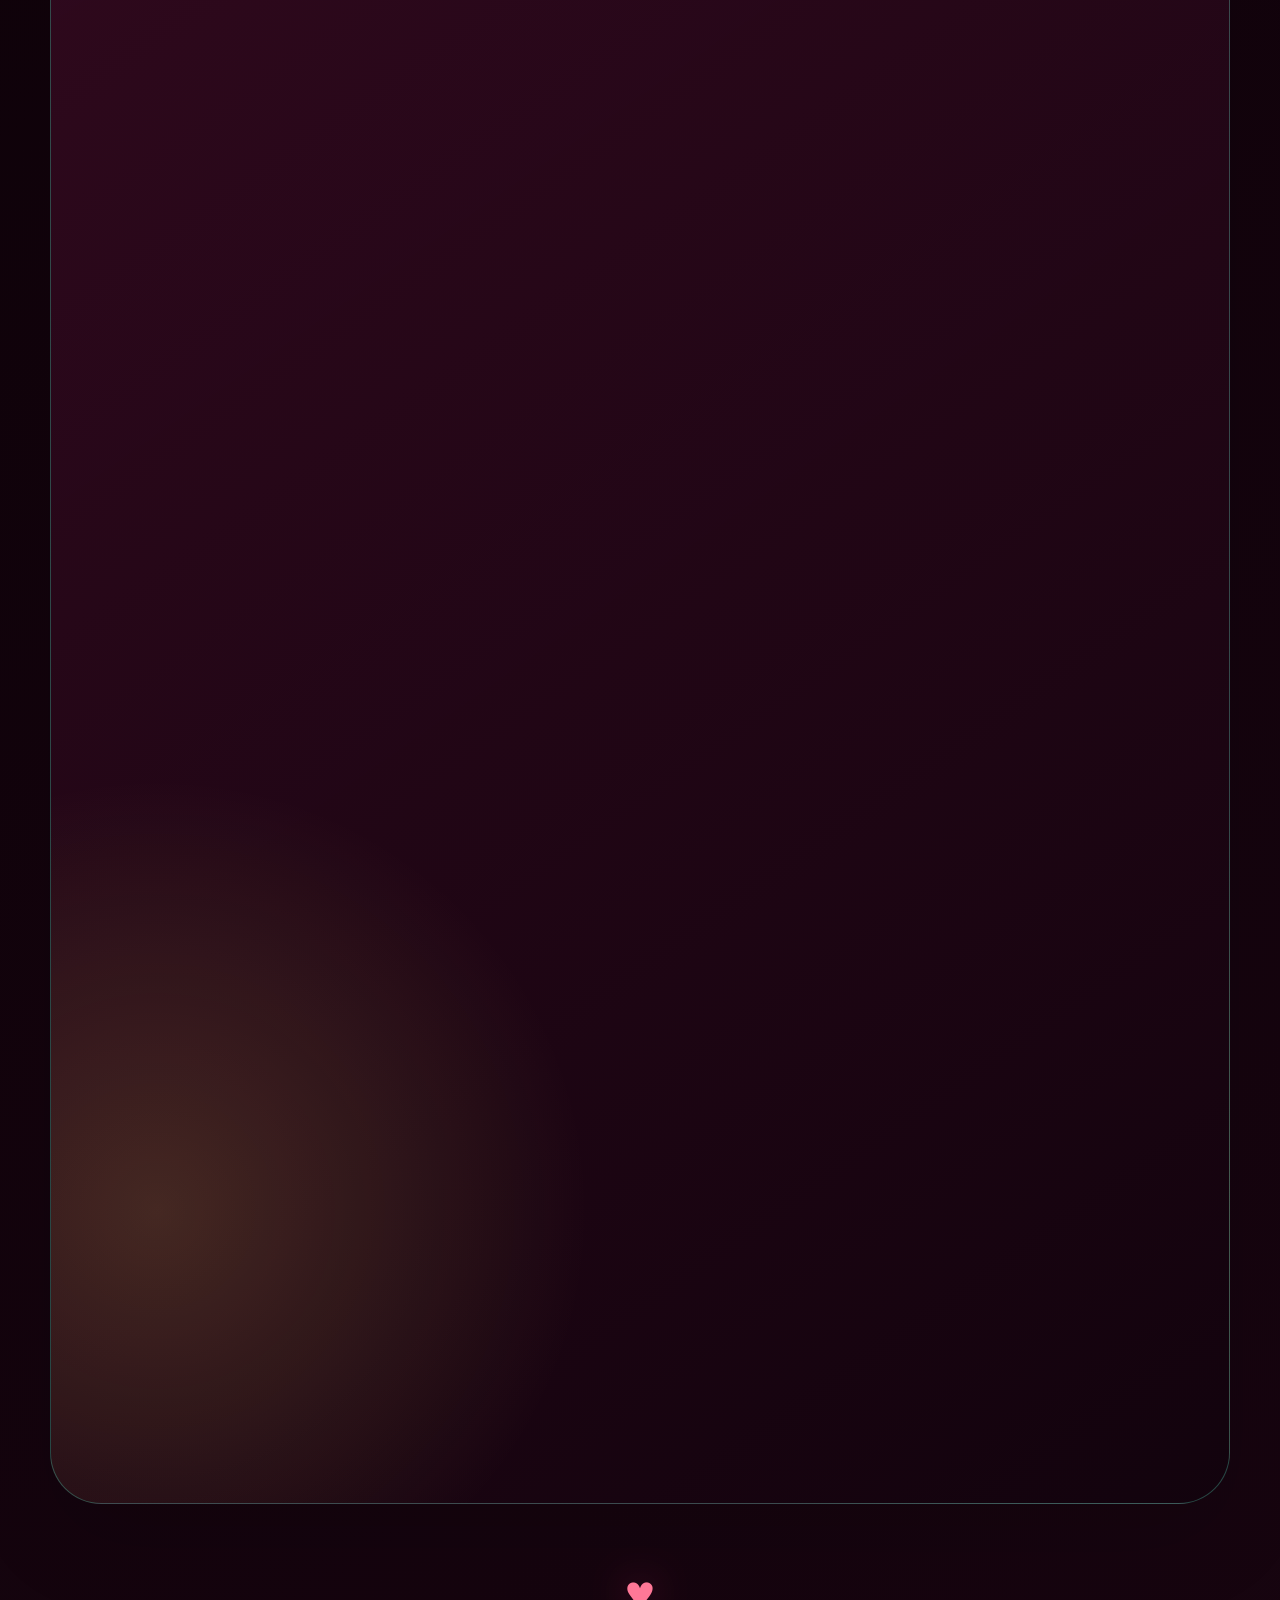
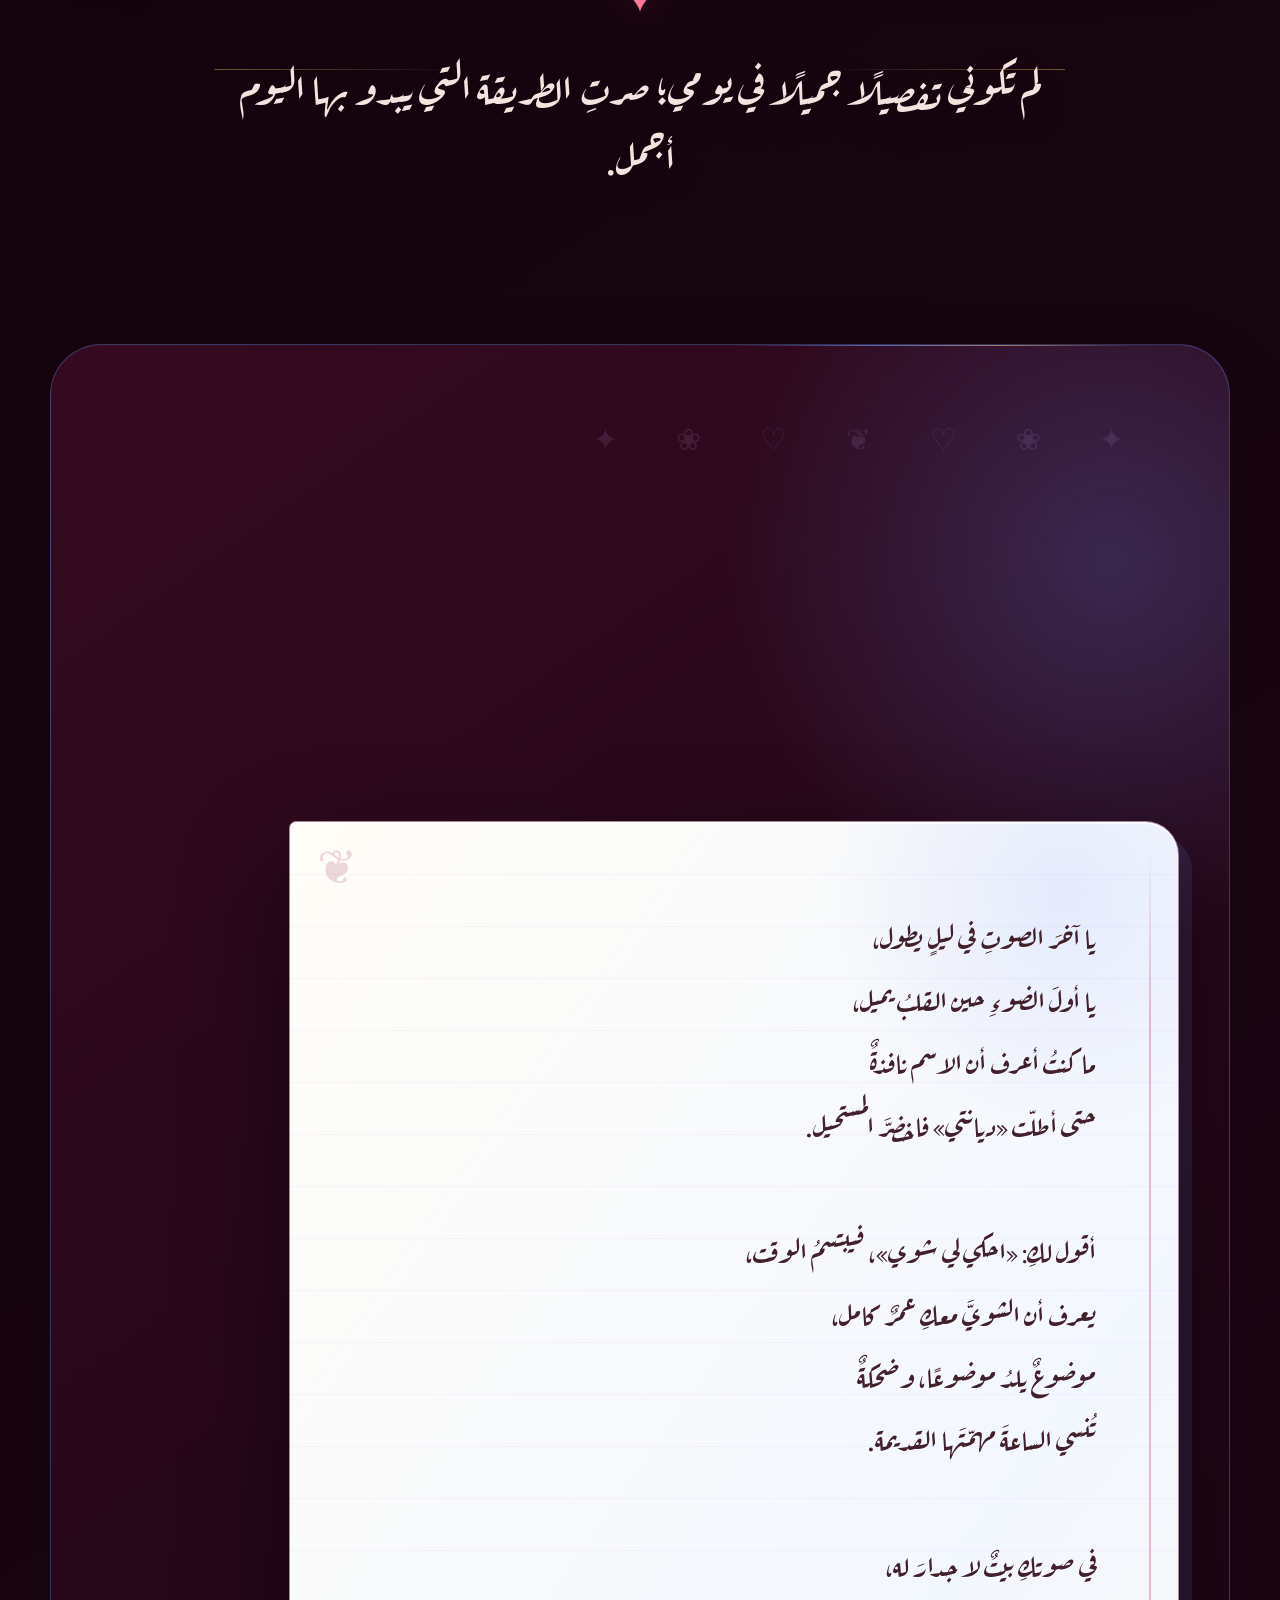
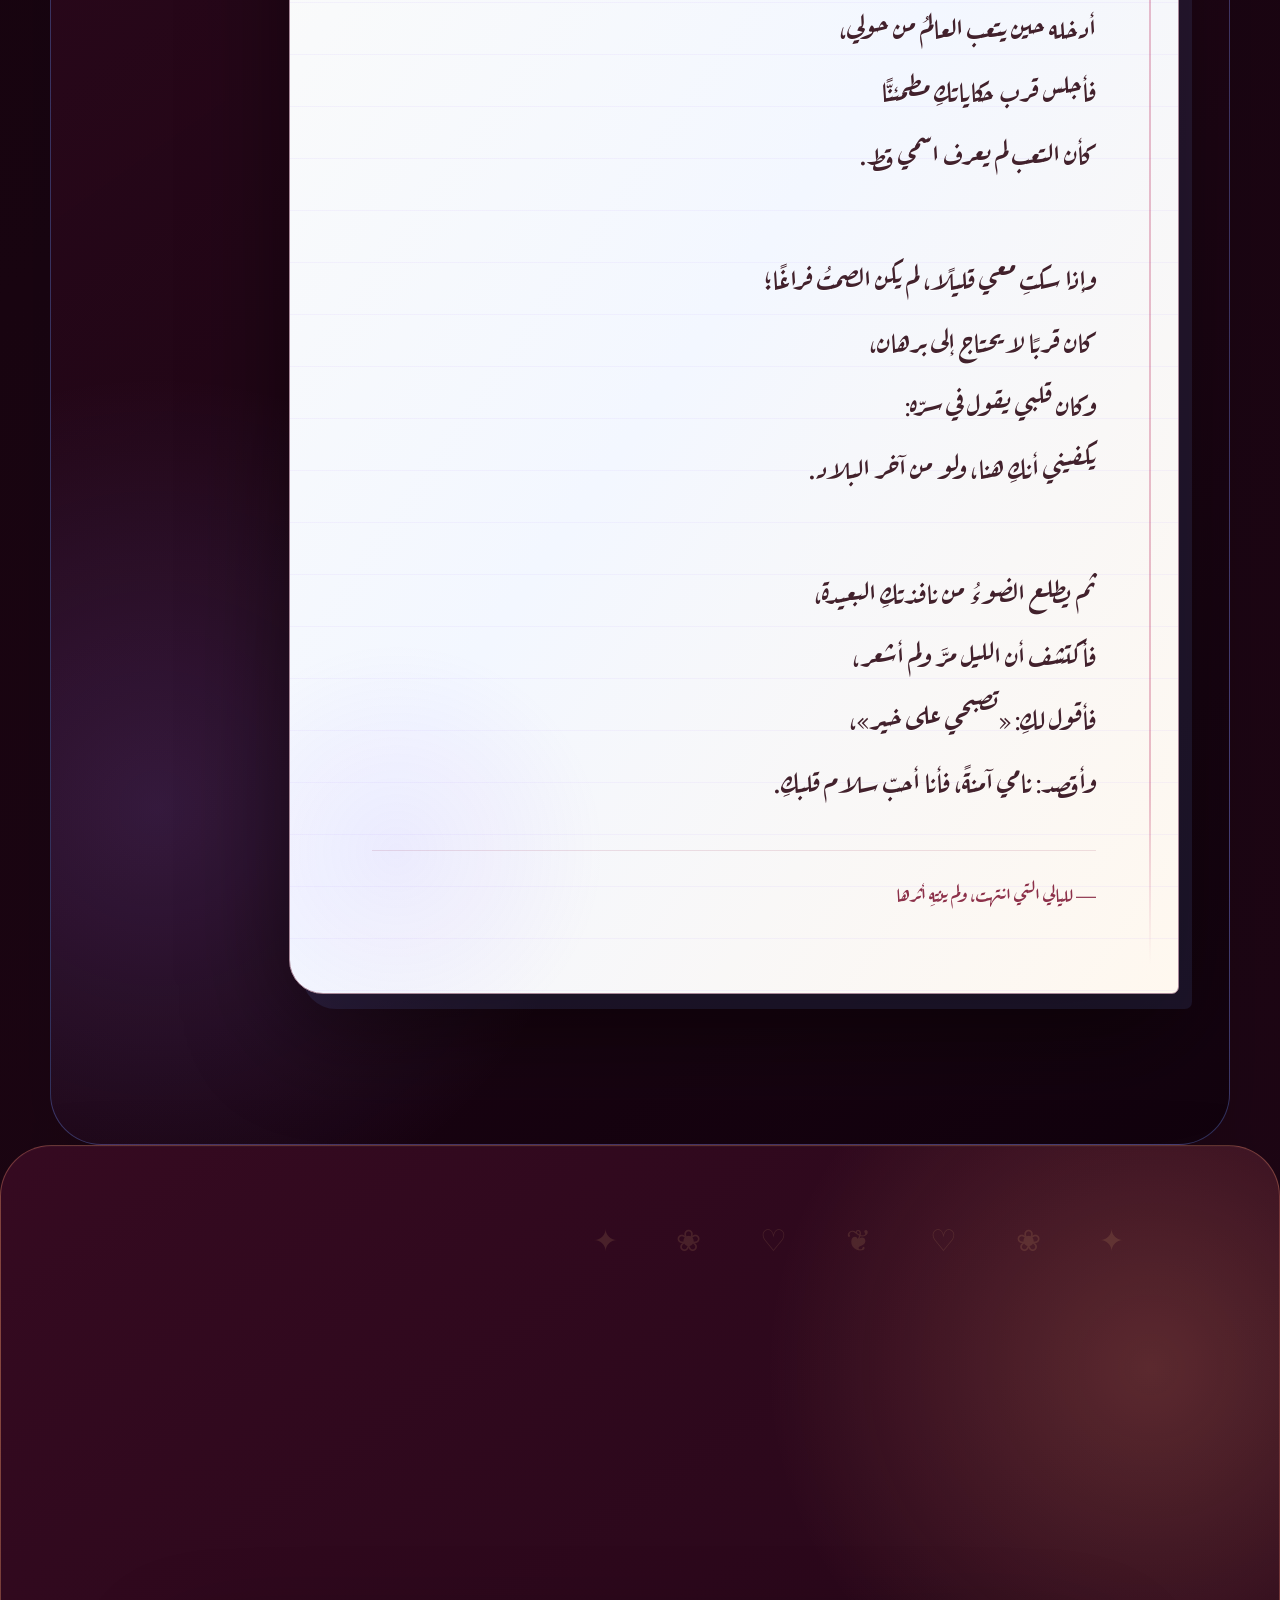
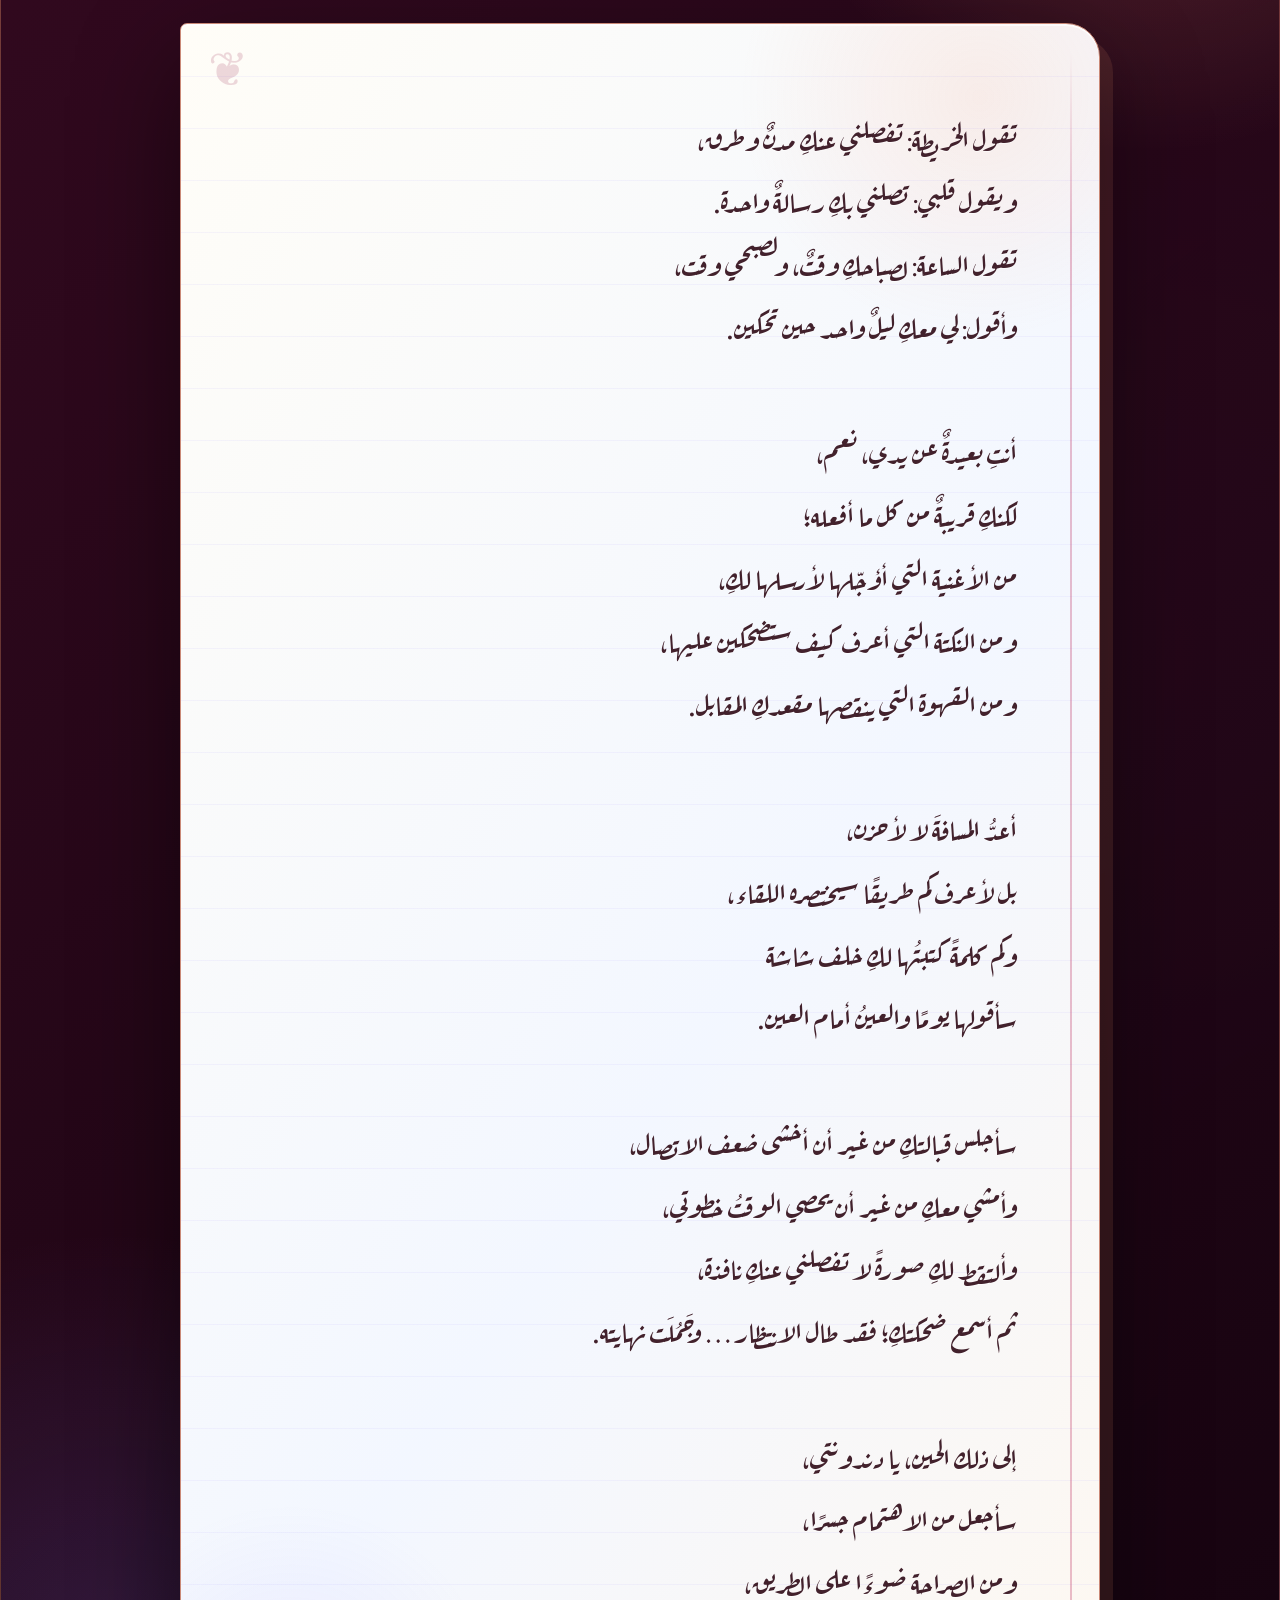
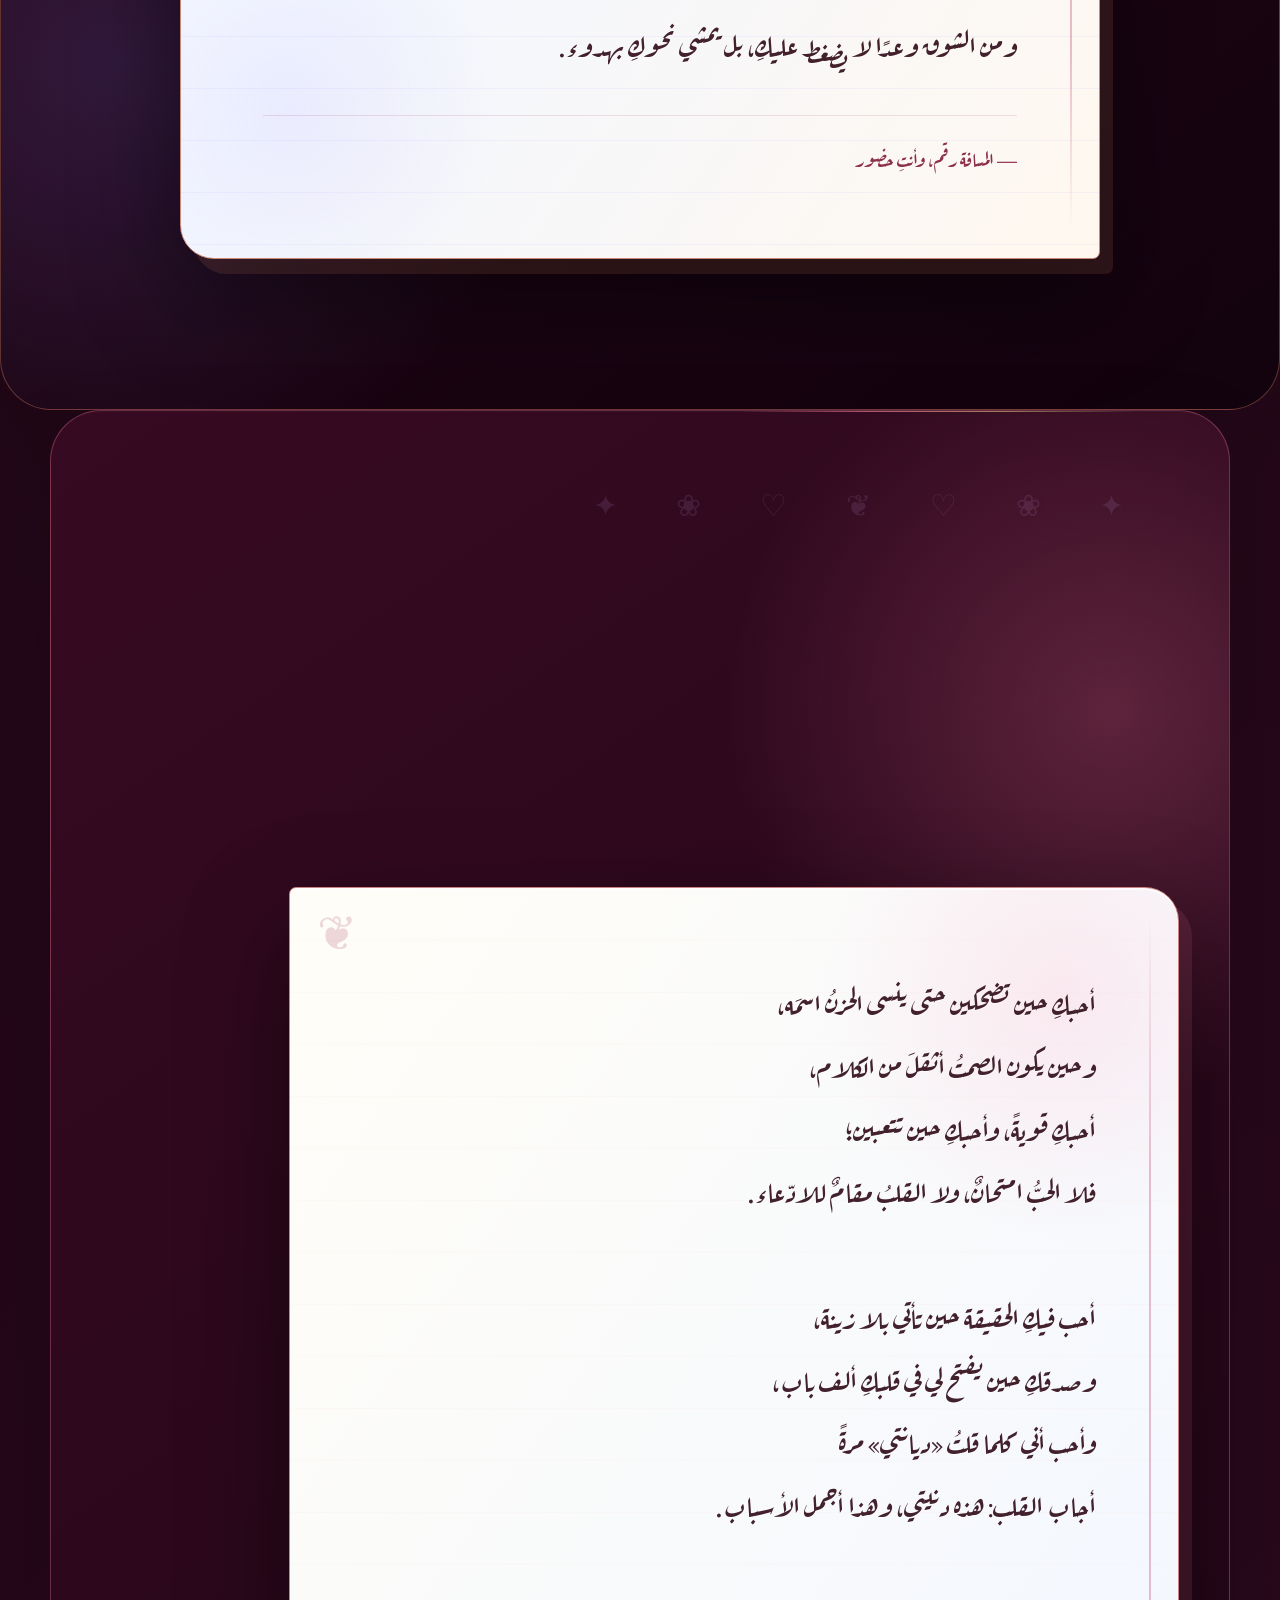
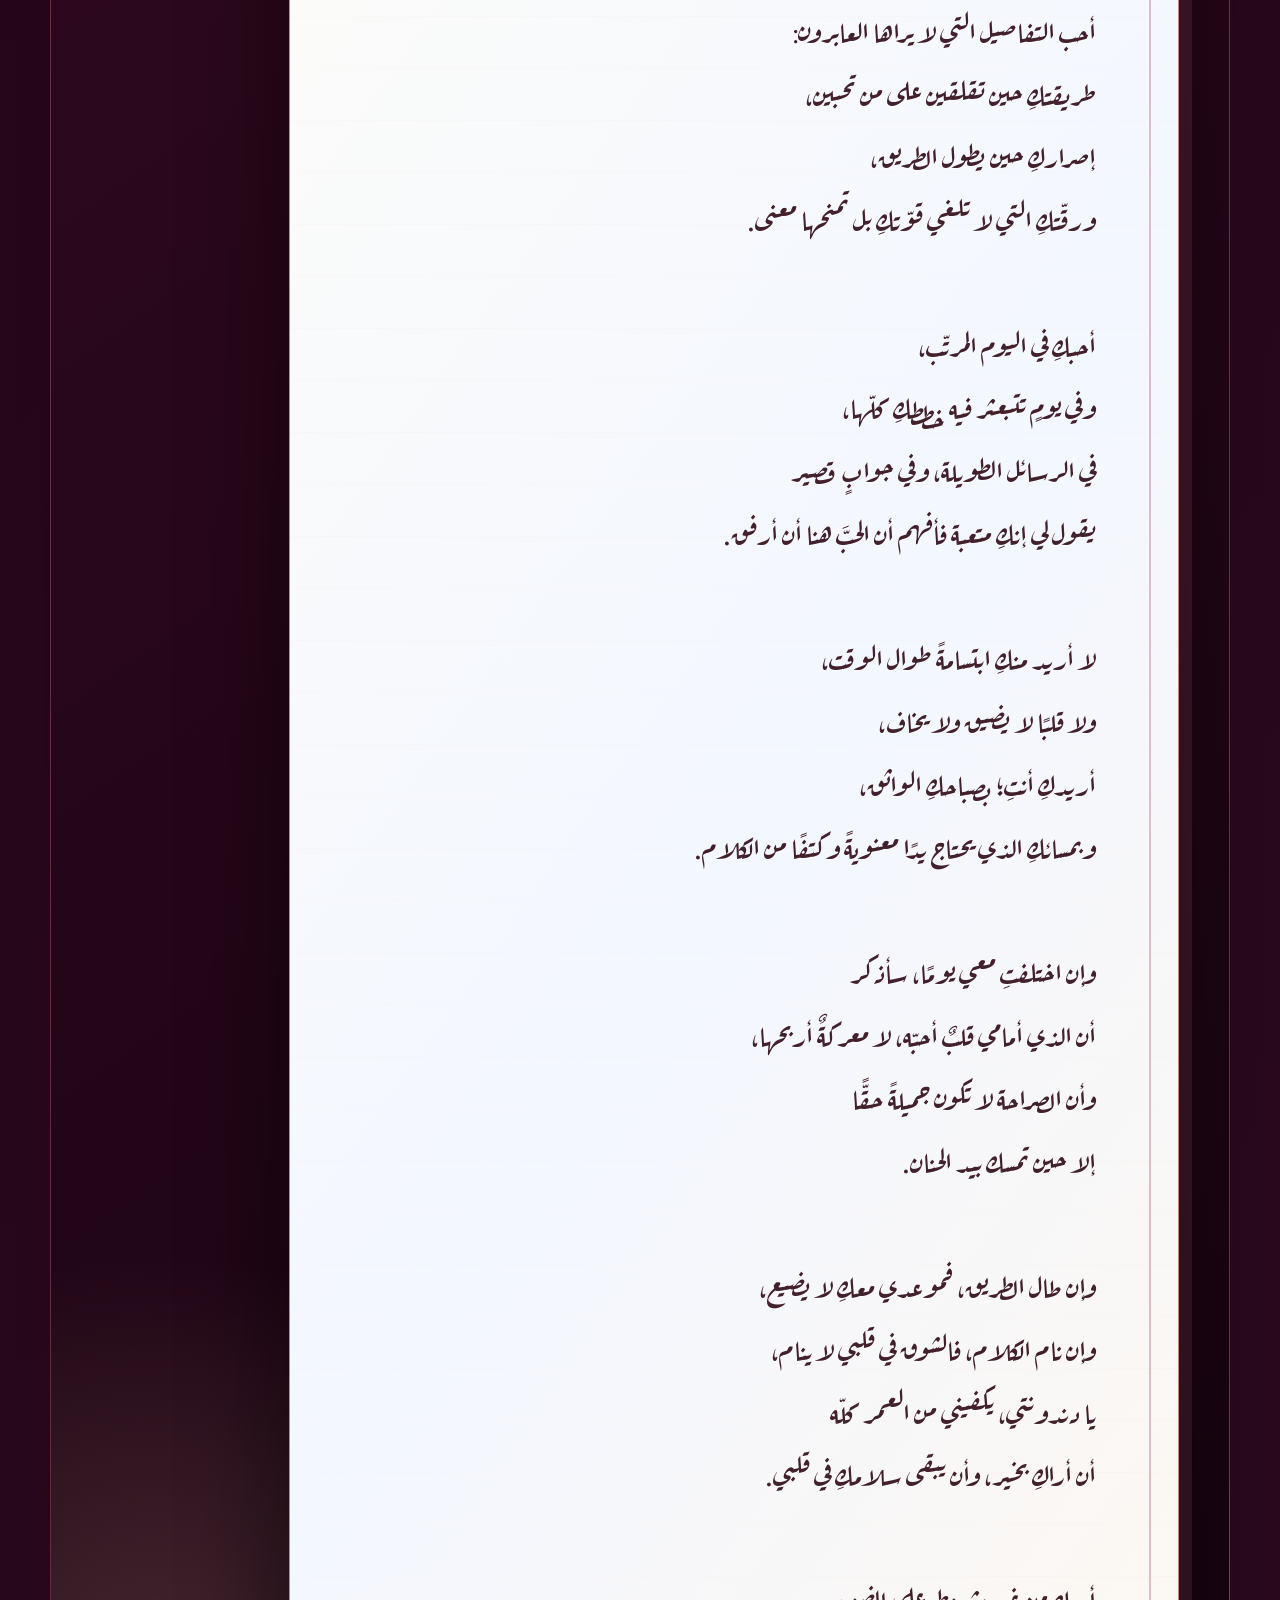
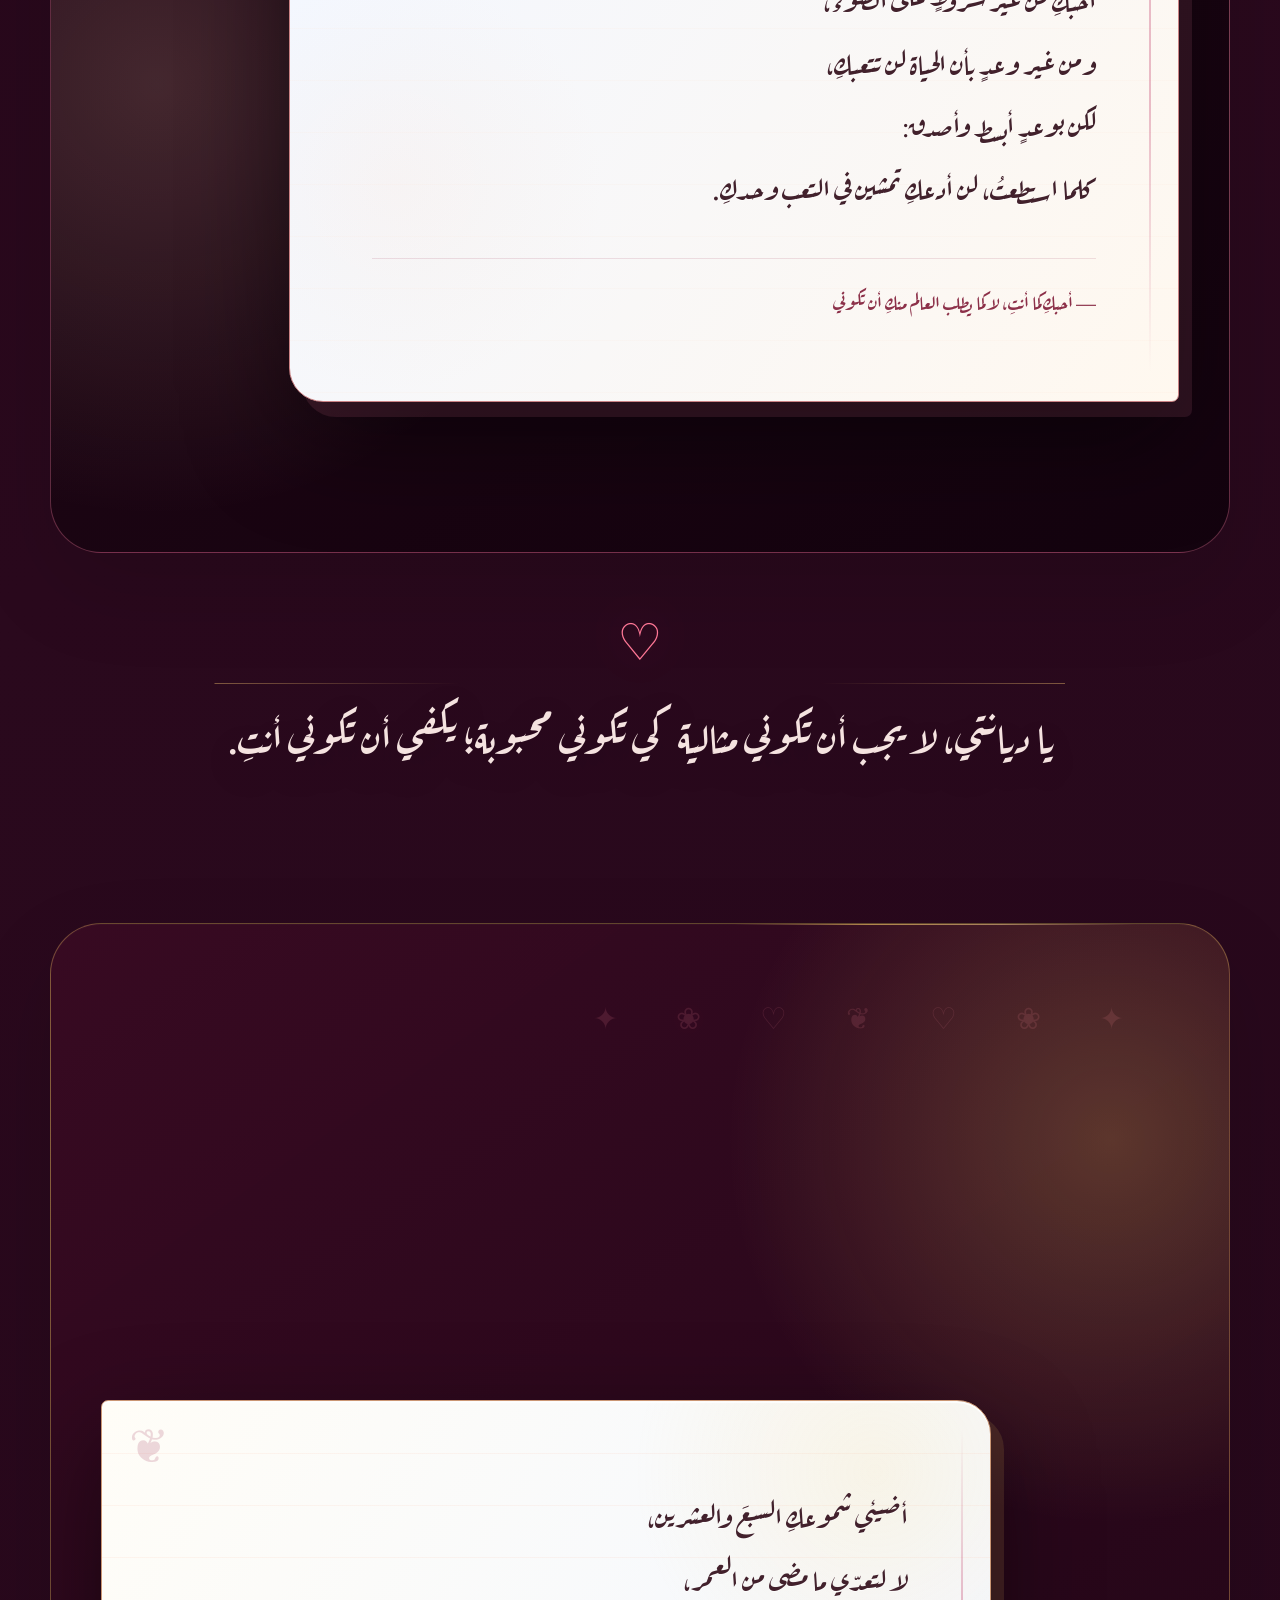
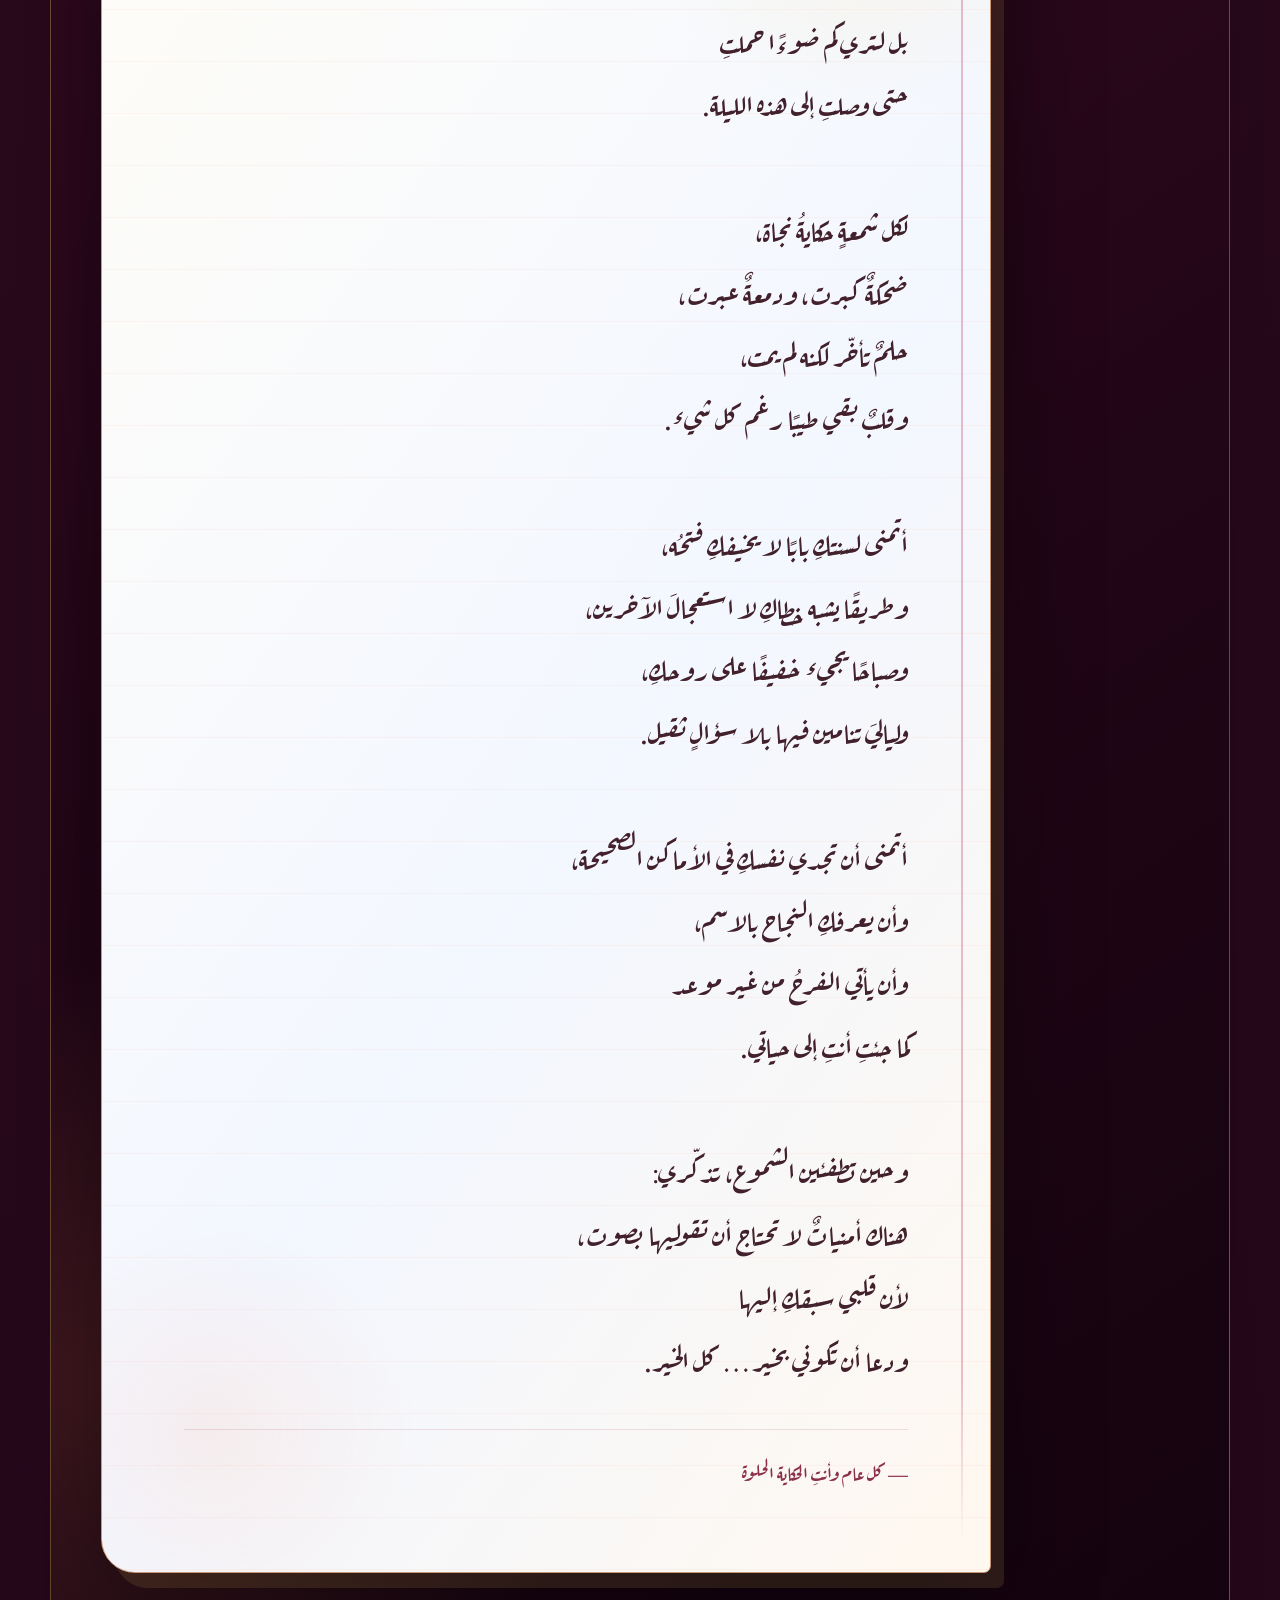
==== commit 8b216dcf: "Refine crimson chapter design" ====
--- a/poems.html
+++ b/poems.html
@@ -3,7 +3,7 @@
 <head>
   <meta charset="utf-8">
   <meta name="viewport" content="width=device-width, initial-scale=1, viewport-fit=cover">
-  <meta name="theme-color" content="#060b1b">
+  <meta name="theme-color" content="#14030b">
   <meta name="color-scheme" content="dark">
   <meta name="robots" content="noindex, nofollow">
   <meta name="description" content="ديوان حب طويل كُتب إلى ديانتي في عيد ميلادها السابع والعشرين.">
--- a/love-spectrum.css
+++ b/love-spectrum.css
@@ -1,8 +1,8 @@
 /*
-   AURORA LOVE ATLAS
-   A chromatic art-direction layer shared by the main gift and its two books.
-   The existing styles keep the interaction contracts; this file changes the
-   material, colour rhythm, silhouettes, and atmosphere.
+   CRIMSON CHAPTERS · فصول القرمز
+   A couture romantic art direction shared by the gift and its two books.
+   Red and rose remain the emotional thread; every chapter receives one
+   seasonal companion colour and its own material without changing behavior.
 */
 
 @property --atlas-angle {
@@ -12,76 +12,115 @@
 }
 
 :root {
-  --atlas-night: #060b1b;
-  --atlas-night-2: #0a1228;
-  --atlas-panel: #0d1730;
-  --atlas-cream: #fff9f0;
-  --atlas-muted: #d8dcef;
-  --atlas-faint: #98a5c4;
-  --atlas-love-red: #ff304f;
+  --love-anchor: #ff315e;
+  --love-bloom: #ff82a2;
+  --love-blush: #ffc2d1;
+  --velvet-black: #090106;
+  --velvet-night: #14030b;
+  --velvet-wine: #260713;
+  --velvet-panel: #310a19;
+  --champagne: #f2c879;
+  --couture-ivory: #fff6f1;
+  --season-coral: #ff876f;
+  --season-sage: #75b7a6;
+  --season-dusk: #6f72c9;
+  --season-lilac: #a879c4;
+  --season-sky: #6da9dc;
+
+  --atlas-night: var(--velvet-black);
+  --atlas-night-2: var(--velvet-night);
+  --atlas-panel: var(--velvet-panel);
+  --atlas-cream: var(--couture-ivory);
+  --atlas-muted: #e5cbd3;
+  --atlas-faint: #b28e99;
+  --atlas-love-red: var(--love-anchor);
   --atlas-rose: var(--atlas-love-red);
-  --atlas-coral: #ff8a5b;
-  --atlas-sun: #ffd166;
-  --atlas-mint: #55d6b8;
-  --atlas-sky: #58b8ff;
-  --atlas-blue: #5175ff;
-  --atlas-violet: #a47cff;
-  --atlas-ruby: #d91f45;
-  --atlas-spectrum: linear-gradient(90deg, #ff304f 0%, #ff8a5b 18%, #ffd166 36%, #55d6b8 55%, #58b8ff 73%, #a47cff 90%, #ff304f 100%);
+  --atlas-coral: var(--season-coral);
+  --atlas-sun: var(--champagne);
+  --atlas-mint: var(--season-sage);
+  --atlas-sky: var(--season-sky);
+  --atlas-blue: var(--season-dusk);
+  --atlas-violet: var(--season-lilac);
+  --atlas-ruby: #d81749;
+  --atlas-spectrum: linear-gradient(90deg, var(--love-anchor) 0%, var(--love-bloom) 22%, var(--season-coral) 42%, var(--champagne) 62%, var(--season-lilac) 80%, var(--love-anchor) 100%);
 
   /* Feed the older component rules with the new world. */
   --night: var(--atlas-night);
   --night-soft: var(--atlas-night-2);
   --surface: var(--atlas-panel);
-  --surface-light: #142242;
+  --surface-light: #421022;
   --ivory: var(--atlas-cream);
   --muted: var(--atlas-muted);
   --faint: var(--atlas-faint);
   --amber: var(--atlas-sun);
-  --amber-light: #ffe8a8;
+  --amber-light: #ffe4ae;
   --gold: var(--atlas-sun);
   --gold-light: #ffe8a8;
   --terracotta: var(--atlas-coral);
-  --terracotta-dark: #d45447;
+  --terracotta-dark: #b71c43;
   --love: var(--atlas-rose);
-  --love-dark: #91244b;
+  --love-dark: #a20f3a;
   --love-bright: var(--atlas-rose);
-  --love-soft: #ff9eb9;
-  --love-pale: #ffe8f0;
+  --love-soft: var(--love-bloom);
+  --love-pale: #ffe1e9;
   --cherry: var(--atlas-ruby);
   --coral: var(--atlas-coral);
-  --violet-night: #252359;
+  --violet-night: #34163f;
   --violet-glow: var(--atlas-violet);
-  --line: rgba(88, 184, 255, 0.28);
-  --line-soft: rgba(220, 232, 255, 0.12);
-  --glass: rgba(8, 15, 34, 0.82);
+  --line: rgba(255, 130, 162, 0.27);
+  --line-soft: rgba(255, 225, 233, 0.11);
+  --glass: rgba(29, 5, 15, 0.84);
   --scene-accent: var(--atlas-rose);
   --scene-secondary: var(--atlas-sky);
   --scene-gold: var(--atlas-sun);
-}
+  --couture-scene: var(--love-bloom);
+}
+
+/*
+   The existing scene script still drives navigation and timing. This separate
+   design token keeps its older palette from repainting the new couture world.
+*/
+body[data-active-scene="welcome"] { --couture-scene: var(--season-lilac); }
+body[data-active-scene="celebration"] { --couture-scene: var(--season-coral); }
+body[data-active-scene="story"] { --couture-scene: #c76d78; }
+body[data-active-scene="milestones"] { --couture-scene: var(--love-bloom); }
+body[data-active-scene="gallery"] { --couture-scene: var(--season-sky); }
+body[data-active-scene="night"] { --couture-scene: #7466d5; }
+body[data-active-scene="dictionary"] { --couture-scene: var(--season-sage); }
+body[data-active-scene="reasons"] { --couture-scene: #ff985a; }
+body[data-active-scene="poetry"] { --couture-scene: var(--season-lilac); }
+body[data-active-scene="wishes"] { --couture-scene: #8fb6a4; }
+body[data-active-scene="letter"] { --couture-scene: #8e587f; }
+body[data-active-scene="comfort"] { --couture-scene: #8fc7c3; }
+body[data-active-scene="tomorrow"] { --couture-scene: var(--season-sky); }
+body[data-active-scene="timecapsule"] { --couture-scene: #588f9d; }
+body[data-active-scene="finale"] { --couture-scene: var(--love-bloom); }
+body[data-active-scene="library"] { --couture-scene: var(--season-sage); }
 
 html {
-  scrollbar-color: var(--atlas-sky) var(--atlas-night);
+  scrollbar-color: var(--love-anchor) var(--velvet-black);
 }
 
 body {
-  background-color: var(--atlas-night);
+  background-color: var(--velvet-black);
   background-image:
-    radial-gradient(circle at 8% 8%, color-mix(in srgb, var(--scene-accent) 24%, transparent), transparent 31rem),
-    radial-gradient(circle at 92% 24%, color-mix(in srgb, var(--scene-secondary) 25%, transparent), transparent 35rem),
-    radial-gradient(circle at 18% 76%, rgba(85, 214, 184, 0.12), transparent 33rem),
-    radial-gradient(circle at 82% 88%, rgba(164, 124, 255, 0.14), transparent 31rem),
-    linear-gradient(145deg, #050916 0%, #0b1530 46%, #0b0d22 72%, #070a18 100%);
-  background-attachment: fixed;
+    radial-gradient(circle at 8% 8%, rgba(255, 49, 94, 0.26), transparent 30rem),
+    radial-gradient(circle at 92% 24%, color-mix(in srgb, var(--couture-scene) 17%, transparent), transparent 35rem),
+    radial-gradient(circle at 15% 77%, rgba(255, 130, 162, 0.11), transparent 34rem),
+    radial-gradient(circle at 84% 88%, rgba(168, 121, 196, 0.1), transparent 31rem),
+    linear-gradient(145deg, #080105 0%, #20050f 42%, #16030c 72%, #070104 100%);
+  background-attachment: scroll;
 }
 
 body::after {
-  inset: -28%;
-  opacity: 0.46;
-  background:
-    conic-gradient(from var(--atlas-angle) at 50% 50%, rgba(255, 48, 79, 0.18), rgba(255, 209, 102, 0.12), rgba(85, 214, 184, 0.15), rgba(88, 184, 255, 0.16), rgba(164, 124, 255, 0.15), rgba(255, 48, 79, 0.18));
-  filter: blur(42px) saturate(1.14);
-  animation: atlas-aurora 46s ease-in-out infinite alternate;
+  inset: 0;
+  opacity: 0.34;
+  background:
+    linear-gradient(115deg, transparent 0 46%, rgba(255, 194, 209, 0.025) 46% 47%, transparent 47% 100%) 0 0 / 84px 84px,
+    radial-gradient(ellipse at 50% 22%, rgba(255, 49, 94, 0.11), transparent 58%),
+    radial-gradient(ellipse at 86% 72%, color-mix(in srgb, var(--couture-scene) 8%, transparent), transparent 46%);
+  filter: none;
+  animation: none;
 }
 
 @keyframes atlas-aurora {
@@ -91,49 +130,52 @@
 }
 
 ::selection {
-  background: var(--atlas-mint);
-  color: #06101d;
+  background: var(--love-anchor);
+  color: #fff;
 }
 
 :focus-visible {
   outline: 3px solid var(--atlas-sun);
   outline-offset: 4px;
-  box-shadow: 0 0 0 6px rgba(88, 184, 255, 0.12);
+  box-shadow: 0 0 0 6px rgba(255, 130, 162, 0.14);
 }
 
 /* The ambient layer becomes an aurora map rather than a red haze. */
 .ambient__glow--one {
-  background: radial-gradient(circle, rgba(255, 48, 79, 0.36), rgba(255, 138, 91, 0.1) 48%, transparent 72%);
+  background: radial-gradient(circle, rgba(255, 49, 94, 0.38), rgba(255, 130, 162, 0.1) 48%, transparent 72%);
 }
 
 .ambient__glow--two {
-  background: radial-gradient(circle, rgba(88, 184, 255, 0.3), rgba(85, 214, 184, 0.1) 50%, transparent 72%);
-}
+  background: radial-gradient(circle, color-mix(in srgb, var(--couture-scene) 24%, transparent), rgba(168, 121, 196, 0.08) 50%, transparent 72%);
+}
+
+.ambient__glow { animation: none; }
 
 .ambient::before,
 .ambient::after {
-  border-color: rgba(88, 184, 255, 0.13);
-  background: repeating-conic-gradient(from var(--atlas-angle), rgba(255, 209, 102, 0.07) 0 1deg, transparent 1deg 15deg);
+  border-color: rgba(255, 130, 162, 0.12);
+  background: repeating-conic-gradient(from var(--atlas-angle), rgba(242, 200, 121, 0.065) 0 1deg, transparent 1deg 18deg);
+  animation: none;
 }
 
 /* A genuinely multicolour invitation. */
 .entry-gate {
   background:
-    radial-gradient(circle at 18% 18%, rgba(255, 48, 79, 0.26), transparent 25rem),
-    radial-gradient(circle at 84% 28%, rgba(88, 184, 255, 0.24), transparent 28rem),
-    radial-gradient(circle at 52% 92%, rgba(85, 214, 184, 0.16), transparent 26rem),
-    rgba(4, 8, 20, 0.94);
+    radial-gradient(circle at 18% 18%, rgba(255, 49, 94, 0.34), transparent 25rem),
+    radial-gradient(circle at 84% 28%, rgba(168, 121, 196, 0.2), transparent 28rem),
+    radial-gradient(circle at 52% 92%, rgba(242, 200, 121, 0.12), transparent 26rem),
+    rgba(8, 1, 5, 0.96);
 }
 
 .entry-card {
   border: 1px solid transparent;
   border-radius: 42px 92px 42px 92px;
   background:
-    radial-gradient(circle at 15% 12%, rgba(255, 48, 79, 0.2), transparent 15rem) padding-box,
-    radial-gradient(circle at 88% 86%, rgba(88, 184, 255, 0.18), transparent 18rem) padding-box,
-    linear-gradient(145deg, rgba(13, 23, 48, 0.98), rgba(7, 12, 30, 0.99)) padding-box,
-    conic-gradient(from var(--atlas-angle), var(--atlas-rose), var(--atlas-coral), var(--atlas-sun), var(--atlas-mint), var(--atlas-sky), var(--atlas-violet), var(--atlas-rose)) border-box;
-  box-shadow: 0 40px 130px rgba(0, 0, 0, 0.58), 0 0 70px rgba(88, 184, 255, 0.12), inset 0 1px rgba(255,255,255,0.1);
+    radial-gradient(circle at 15% 12%, rgba(255, 49, 94, 0.22), transparent 15rem) padding-box,
+    radial-gradient(circle at 88% 86%, rgba(168, 121, 196, 0.14), transparent 18rem) padding-box,
+    linear-gradient(145deg, rgba(48, 8, 23, 0.99), rgba(15, 2, 10, 0.995)) padding-box,
+    linear-gradient(130deg, var(--love-anchor), var(--love-bloom) 28%, var(--champagne) 53%, var(--season-lilac) 76%, var(--love-anchor)) border-box;
+  box-shadow: 0 40px 130px rgba(0, 0, 0, 0.62), 0 0 72px rgba(255, 49, 94, 0.13), inset 0 1px rgba(255,255,255,0.1);
 }
 
 .entry-card::before { background: var(--atlas-rose); opacity: 0.22; }
@@ -142,9 +184,9 @@
 .entry-card__seal {
   border-color: transparent;
   background:
-    linear-gradient(#0b1430, #0b1430) padding-box,
-    conic-gradient(var(--atlas-rose), var(--atlas-sun), var(--atlas-mint), var(--atlas-sky), var(--atlas-violet), var(--atlas-rose)) border-box;
-  box-shadow: 0 0 0 8px rgba(88, 184, 255, 0.05), 0 16px 42px rgba(0,0,0,0.42);
+    linear-gradient(#2b0716, #16030b) padding-box,
+    linear-gradient(145deg, var(--love-anchor), var(--champagne), var(--love-bloom)) border-box;
+  box-shadow: 0 0 0 8px rgba(255, 49, 94, 0.055), 0 16px 42px rgba(0,0,0,0.46);
 }
 
 .entry-card__seal span {
@@ -160,17 +202,17 @@
 }
 
 .name-choice button:last-child {
-  border-color: rgba(88, 184, 255, 0.34);
-  background: rgba(88, 184, 255, 0.08);
+  border-color: rgba(168, 121, 196, 0.36);
+  background: rgba(168, 121, 196, 0.08);
 }
 
 .name-choice button.is-selected:first-child { background: linear-gradient(135deg, rgba(255, 48, 79, 0.3), rgba(255, 138, 91, 0.16)); }
-.name-choice button.is-selected:last-child { background: linear-gradient(135deg, rgba(88, 184, 255, 0.28), rgba(85, 214, 184, 0.15)); }
+.name-choice button.is-selected:last-child { background: linear-gradient(135deg, rgba(168, 121, 196, 0.26), rgba(255, 130, 162, 0.14)); }
 
 /* Navigation is a colour key for the atlas. */
 .topbar {
-  border-bottom-color: rgba(125, 157, 225, 0.16);
-  background: rgba(6, 11, 27, 0.78);
+  border-bottom-color: rgba(255, 130, 162, 0.18);
+  background: rgba(18, 3, 10, 0.82);
   box-shadow: 0 12px 42px rgba(0,0,0,0.2);
   backdrop-filter: blur(12px) saturate(1.2);
 }
@@ -181,28 +223,37 @@
   right: 7%;
   left: 7%;
   height: 1px;
-  background: var(--atlas-spectrum);
+  background: linear-gradient(90deg, transparent, var(--love-anchor), var(--love-bloom), var(--champagne), var(--love-anchor), transparent);
   content: "";
   opacity: 0.72;
 }
 
-.topbar.is-scrolled { background: rgba(5, 10, 25, 0.94); }
+.topbar.is-scrolled {
+  background: rgba(14, 2, 8, 0.96);
+  box-shadow: 0 18px 56px rgba(0,0,0,0.38), 0 1px rgba(242,200,121,0.12);
+}
 
 .topbar__progress {
   height: 3px;
-  background: var(--atlas-spectrum);
-  box-shadow: 0 0 16px rgba(88, 184, 255, 0.55), 0 0 28px rgba(255, 48, 79, 0.3);
+  background: linear-gradient(90deg, var(--love-anchor), var(--love-bloom) 42%, var(--champagne) 72%, var(--love-anchor));
+  box-shadow: 0 0 16px rgba(255, 130, 162, 0.46), 0 0 28px rgba(255, 49, 94, 0.28);
+}
+
+.brand {
+  color: var(--couture-ivory);
+  text-shadow: 0 0 24px rgba(255,130,162,0.22);
 }
 
 .brand__mark {
   border-color: transparent;
   background:
-    linear-gradient(#0b1430, #0b1430) padding-box,
-    conic-gradient(var(--atlas-rose), var(--atlas-sun), var(--atlas-mint), var(--atlas-sky), var(--atlas-violet), var(--atlas-rose)) border-box;
+    linear-gradient(#260713, #16030b) padding-box,
+    linear-gradient(145deg, var(--love-anchor), var(--champagne), var(--love-bloom)) border-box;
+  box-shadow: 0 0 0 4px rgba(242,200,121,0.05), 0 8px 24px rgba(255,49,94,0.22);
   color: var(--atlas-cream);
 }
 
-.chapter-nav a { --nav-accent: var(--atlas-rose); color: #aeb8d3; }
+.chapter-nav a { --nav-accent: var(--atlas-rose); color: #d8b8c1; }
 .chapter-nav a:nth-child(2) { --nav-accent: var(--atlas-blue); }
 .chapter-nav a:nth-child(3) { --nav-accent: var(--atlas-mint); }
 .chapter-nav a:nth-child(4) { --nav-accent: var(--atlas-coral); }
@@ -214,11 +265,18 @@
 .chapter-nav a:nth-child(10) { --nav-accent: #6f8cff; }
 .chapter-nav a:nth-child(11) { --nav-accent: #ff6fa9; }
 
-.chapter-nav a:hover,
 .chapter-nav a[aria-current="true"] {
-  background: color-mix(in srgb, var(--nav-accent) 15%, transparent);
-  box-shadow: inset 0 0 0 1px color-mix(in srgb, var(--nav-accent) 28%, transparent);
-  color: color-mix(in srgb, var(--nav-accent) 72%, white);
+  background: linear-gradient(135deg, rgba(255, 49, 94, 0.12), color-mix(in srgb, var(--nav-accent) 13%, transparent));
+  box-shadow: inset 0 0 0 1px color-mix(in srgb, var(--nav-accent) 30%, rgba(255, 130, 162, 0.18));
+  color: color-mix(in srgb, var(--nav-accent) 56%, #fff4f2);
+}
+
+@media (hover: hover) and (pointer: fine) {
+  .chapter-nav a:hover {
+    background: linear-gradient(135deg, rgba(255, 49, 94, 0.12), color-mix(in srgb, var(--nav-accent) 13%, transparent));
+    box-shadow: inset 0 0 0 1px color-mix(in srgb, var(--nav-accent) 30%, rgba(255, 130, 162, 0.18));
+    color: color-mix(in srgb, var(--nav-accent) 56%, #fff4f2);
+  }
 }
 
 .chapter-nav a[aria-current="true"]::after {
@@ -227,14 +285,14 @@
 }
 
 .sound-toggle {
-  border-color: rgba(88, 184, 255, 0.22);
-  background: linear-gradient(135deg, rgba(88, 184, 255, 0.08), rgba(164, 124, 255, 0.06));
+  border-color: rgba(255, 130, 162, 0.24);
+  background: linear-gradient(135deg, rgba(255, 49, 94, 0.09), rgba(168, 121, 196, 0.07));
 }
 
 .sound-toggle[aria-pressed="true"] {
-  border-color: rgba(85, 214, 184, 0.55);
-  background: linear-gradient(135deg, rgba(85, 214, 184, 0.17), rgba(88, 184, 255, 0.13));
-  color: #ddfff6;
+  border-color: rgba(242, 200, 121, 0.58);
+  background: linear-gradient(135deg, rgba(255, 49, 94, 0.2), rgba(242, 200, 121, 0.12));
+  color: #fff3df;
 }
 
 /* Buttons use the current chapter colours, with a spectrum fallback. */
@@ -242,20 +300,15 @@
 .button--accent,
 .companion-button--primary {
   border-color: rgba(255, 255, 255, 0.22);
-  background: linear-gradient(
-    125deg,
-    color-mix(in srgb, var(--scene-accent) 50%, #07142c),
-    color-mix(in srgb, var(--scene-accent) 28%, color-mix(in srgb, var(--scene-secondary) 46%, #07142c)) 54%,
-    color-mix(in srgb, var(--scene-secondary) 50%, #07142c)
-  );
-  box-shadow: 0 16px 44px color-mix(in srgb, var(--scene-accent) 27%, transparent), inset 0 1px rgba(255,255,255,0.22);
+  background: linear-gradient(125deg, #8f0a34, #c9154c 52%, #d52a58);
+  box-shadow: 0 16px 44px rgba(255, 49, 94, 0.28), inset 0 1px rgba(255,255,255,0.24);
   color: #fffaf5;
 }
 
 .button--ghost,
 .companion-button:not(.companion-button--primary) {
-  border-color: color-mix(in srgb, var(--scene-secondary) 35%, transparent);
-  background: linear-gradient(135deg, color-mix(in srgb, var(--scene-secondary) 12%, transparent), rgba(255,255,255,0.035));
+  border-color: rgba(255, 130, 162, 0.28);
+  background: linear-gradient(135deg, rgba(255, 49, 94, 0.09), color-mix(in srgb, var(--couture-scene) 8%, transparent), rgba(255,255,255,0.03));
 }
 
 /* The opening is now an asymmetric celestial postcard. */
@@ -263,12 +316,12 @@
   border: 1px solid transparent;
   border-radius: 72px 28px 118px 38px;
   background:
-    radial-gradient(circle at 78% 26%, rgba(255, 48, 79, 0.25), transparent 28rem) padding-box,
-    radial-gradient(circle at 17% 82%, rgba(85, 214, 184, 0.18), transparent 29rem) padding-box,
-    radial-gradient(circle at 90% 85%, rgba(164, 124, 255, 0.16), transparent 24rem) padding-box,
-    linear-gradient(138deg, rgba(13, 24, 52, 0.95), rgba(8, 13, 34, 0.98)) padding-box,
-    conic-gradient(from 35deg, var(--atlas-rose), var(--atlas-sun), var(--atlas-mint), var(--atlas-sky), var(--atlas-violet), var(--atlas-rose)) border-box;
-  box-shadow: 0 48px 140px rgba(0,0,0,0.44), 0 0 65px rgba(88,184,255,0.08), inset 0 1px rgba(255,255,255,0.07);
+    radial-gradient(circle at 78% 26%, rgba(255, 49, 94, 0.29), transparent 28rem) padding-box,
+    radial-gradient(circle at 16% 84%, rgba(255, 130, 162, 0.15), transparent 28rem) padding-box,
+    radial-gradient(circle at 90% 86%, rgba(168, 121, 196, 0.13), transparent 23rem) padding-box,
+    linear-gradient(138deg, rgba(54, 8, 25, 0.97), rgba(22, 3, 14, 0.985) 58%, rgba(10, 1, 7, 0.99)) padding-box,
+    linear-gradient(128deg, var(--love-anchor), var(--love-bloom) 26%, var(--champagne) 53%, var(--season-lilac) 76%, var(--love-anchor)) border-box;
+  box-shadow: 0 48px 140px rgba(0,0,0,0.48), 0 0 70px rgba(255,49,94,0.1), inset 0 1px rgba(255,255,255,0.07);
 }
 
 body[data-page="home"] .hero::before {
@@ -276,8 +329,10 @@
   right: 35%;
   width: 65%;
   height: 88%;
-  background: conic-gradient(from 20deg, rgba(255,48,79,0.24), rgba(255,209,102,0.08), rgba(85,214,184,0.14), rgba(88,184,255,0.16), rgba(164,124,255,0.18), rgba(255,48,79,0.24));
-  filter: blur(38px);
+  background:
+    radial-gradient(ellipse at 62% 46%, rgba(255, 49, 94, 0.25), transparent 48%),
+    radial-gradient(ellipse at 34% 66%, rgba(168, 121, 196, 0.12), transparent 43%);
+  filter: none;
   animation: none;
 }
 
@@ -291,31 +346,31 @@
 }
 
 .hero__copy h1 em {
-  background: var(--atlas-spectrum);
+  background: linear-gradient(102deg, var(--love-anchor), var(--love-bloom) 43%, var(--champagne) 88%);
   background-clip: text;
   -webkit-background-clip: text;
   color: transparent;
-  filter: drop-shadow(0 12px 28px rgba(88, 184, 255, 0.18));
+  filter: drop-shadow(0 12px 28px rgba(255, 49, 94, 0.2));
   text-shadow: none;
 }
 
 .hero__facts div {
-  --fact-accent: var(--atlas-rose);
+  --fact-accent: var(--love-anchor);
   border-color: color-mix(in srgb, var(--fact-accent) 28%, transparent);
   background: linear-gradient(145deg, color-mix(in srgb, var(--fact-accent) 12%, transparent), rgba(255,255,255,0.025));
 }
 
-.hero__facts div:nth-child(2) { --fact-accent: var(--atlas-mint); }
-.hero__facts div:nth-child(3) { --fact-accent: var(--atlas-violet); }
+.hero__facts div:nth-child(2) { --fact-accent: var(--champagne); }
+.hero__facts div:nth-child(3) { --fact-accent: var(--season-lilac); }
 .hero__facts strong { color: var(--fact-accent); }
 
 .portrait-card {
   border: 1px solid transparent;
   border-radius: 48px 112px 48px 112px;
   background:
-    linear-gradient(145deg, rgba(10,18,39,0.96), rgba(5,9,24,0.98)) padding-box,
-    conic-gradient(from var(--atlas-angle), var(--atlas-sun), var(--atlas-rose), var(--atlas-violet), var(--atlas-sky), var(--atlas-mint), var(--atlas-sun)) border-box;
-  box-shadow: 0 38px 100px rgba(0,0,0,0.5), 0 0 55px rgba(88,184,255,0.14);
+    linear-gradient(145deg, rgba(45,7,22,0.97), rgba(13,2,9,0.99)) padding-box,
+    linear-gradient(135deg, var(--champagne), var(--love-anchor) 34%, var(--love-bloom) 66%, var(--season-lilac)) border-box;
+  box-shadow: 0 38px 100px rgba(0,0,0,0.52), 0 0 58px rgba(255,49,94,0.15);
   transform: rotate(-0.8deg);
   animation: none;
 }
@@ -328,8 +383,8 @@
 .hero__age {
   border-color: transparent;
   background:
-    linear-gradient(#0b1530, #0b1530) padding-box,
-    conic-gradient(var(--atlas-rose), var(--atlas-sun), var(--atlas-mint), var(--atlas-sky), var(--atlas-violet), var(--atlas-rose)) border-box;
+    linear-gradient(#310a19, #17030b) padding-box,
+    linear-gradient(145deg, var(--love-anchor), var(--champagne), var(--love-bloom)) border-box;
 }
 
 .hero__age span {
@@ -344,140 +399,141 @@
   border-color: transparent;
   border-radius: 38px 105px 38px 105px;
   background:
-    radial-gradient(circle at 10% 16%, rgba(255, 138, 91, 0.24), transparent 26rem) padding-box,
-    radial-gradient(circle at 88% 78%, rgba(85, 214, 184, 0.2), transparent 28rem) padding-box,
-    radial-gradient(circle at 60% 8%, rgba(255, 209, 102, 0.13), transparent 20rem) padding-box,
-    linear-gradient(140deg, rgba(28, 21, 48, 0.96), rgba(9, 22, 42, 0.96)) padding-box,
-    linear-gradient(120deg, var(--atlas-coral), var(--atlas-sun), var(--atlas-mint), var(--atlas-sky)) border-box;
+    radial-gradient(circle at 10% 16%, rgba(255, 135, 111, 0.24), transparent 26rem) padding-box,
+    radial-gradient(circle at 88% 78%, rgba(117, 183, 166, 0.13), transparent 28rem) padding-box,
+    radial-gradient(circle at 60% 8%, rgba(242, 200, 121, 0.14), transparent 20rem) padding-box,
+    linear-gradient(140deg, rgba(67, 10, 29, 0.97), rgba(28, 5, 24, 0.98)) padding-box,
+    linear-gradient(120deg, var(--love-anchor), var(--season-coral), var(--champagne), var(--love-bloom)) border-box;
 }
 
 .birthday-overture__gifts article:nth-child(1) { border-color: rgba(255, 209, 102, 0.3); background: rgba(255, 209, 102, 0.08); }
-.birthday-overture__gifts article:nth-child(2) { border-color: rgba(85, 214, 184, 0.3); background: rgba(85, 214, 184, 0.08); }
-.birthday-overture__gifts article:nth-child(3) { border-color: rgba(164, 124, 255, 0.3); background: rgba(164, 124, 255, 0.08); }
+.birthday-overture__gifts article:nth-child(2) { border-color: rgba(255, 130, 162, 0.32); background: rgba(255, 130, 162, 0.085); }
+.birthday-overture__gifts article:nth-child(3) { border-color: rgba(168, 121, 196, 0.32); background: rgba(168, 121, 196, 0.085); }
 
 .birthday-overture__button.is-celebrating {
-  border-color: rgba(255,209,102,0.54);
-  background: linear-gradient(135deg, #9f4d3f, #367f78 58%, #51468d);
+  border-color: rgba(242, 200, 121, 0.62);
+  background: linear-gradient(135deg, #a80d3d, #d52a58 48%, #d16d5f 76%, #8e587f);
+  box-shadow: 0 16px 40px rgba(255,49,94,0.28), 0 0 22px rgba(242,200,121,0.15);
 }
 
 .button--primary:hover:not(:disabled),
 .button--accent:hover:not(:disabled) {
-  box-shadow: 0 20px 52px color-mix(in srgb, var(--scene-secondary) 28%, transparent), 0 0 26px color-mix(in srgb, var(--scene-accent) 16%, transparent);
+  box-shadow: 0 20px 52px color-mix(in srgb, var(--couture-scene) 28%, transparent), 0 0 26px rgba(255,49,94,0.16);
 }
 
 .companion-button--primary:hover {
-  box-shadow: 0 20px 52px color-mix(in srgb, var(--scene-secondary) 28%, transparent), 0 0 24px color-mix(in srgb, var(--scene-accent) 14%, transparent);
+  box-shadow: 0 20px 52px color-mix(in srgb, var(--couture-scene) 28%, transparent), 0 0 24px rgba(255,49,94,0.14);
 }
 
 /* One atlas, thirteen distinct destinations. */
 main > .section.chapter,
 main > .gallery-section {
-  --chapter-accent: var(--atlas-rose);
-  --chapter-secondary: var(--atlas-sky);
-  --chapter-gold: var(--atlas-sun);
+  --chapter-accent: var(--love-anchor);
+  --chapter-secondary: var(--love-bloom);
+  --chapter-gold: var(--champagne);
   border: 1px solid transparent;
   background:
-    radial-gradient(circle at 8% 10%, color-mix(in srgb, var(--chapter-accent) 24%, transparent), transparent 29rem) padding-box,
-    radial-gradient(circle at 92% 88%, color-mix(in srgb, var(--chapter-secondary) 23%, transparent), transparent 31rem) padding-box,
-    radial-gradient(circle at 55% 2%, color-mix(in srgb, var(--chapter-gold) 9%, transparent), transparent 22rem) padding-box,
-    linear-gradient(148deg, rgba(13,24,52,0.92), rgba(7,12,29,0.96)) padding-box,
-    linear-gradient(125deg, color-mix(in srgb, var(--chapter-accent) 68%, transparent), color-mix(in srgb, var(--chapter-gold) 42%, transparent), color-mix(in srgb, var(--chapter-secondary) 65%, transparent)) border-box;
-  box-shadow: 0 42px 120px rgba(0,0,0,0.28), inset 0 1px rgba(255,255,255,0.05);
+    radial-gradient(circle at 8% 10%, rgba(255, 49, 94, 0.19), transparent 29rem) padding-box,
+    radial-gradient(circle at 92% 88%, color-mix(in srgb, var(--chapter-secondary) 18%, transparent), transparent 31rem) padding-box,
+    radial-gradient(circle at 55% 2%, color-mix(in srgb, var(--chapter-gold) 8%, transparent), transparent 22rem) padding-box,
+    linear-gradient(148deg, rgba(48, 8, 23, 0.94), rgba(15, 3, 11, 0.975)) padding-box,
+    linear-gradient(125deg, rgba(255,49,94,0.74), color-mix(in srgb, var(--chapter-gold) 45%, transparent), color-mix(in srgb, var(--chapter-secondary) 64%, transparent)) border-box;
+  box-shadow: 0 42px 120px rgba(0,0,0,0.31), inset 0 1px rgba(255,255,255,0.05);
 }
 
 #story {
-  --chapter-accent: #ff4965;
-  --chapter-secondary: #ffad5c;
-  --chapter-gold: #ffe08a;
+  --chapter-accent: #ff657f;
+  --chapter-secondary: #c76d78;
+  --chapter-gold: #f4cc88;
   border-radius: 92px 34px 92px 34px;
 }
 
 #gallery {
-  --chapter-accent: #ff8a5b;
-  --chapter-secondary: #55cfe0;
-  --chapter-gold: #ffe071;
+  --chapter-accent: #ff536f;
+  --chapter-secondary: #ff9b76;
+  --chapter-gold: #f2cc83;
   border-radius: 32px 124px 48px 92px;
 }
 
 #night {
-  --chapter-accent: #8d7cff;
-  --chapter-secondary: #43c6ff;
-  --chapter-gold: #c9dcff;
+  --chapter-accent: #ff4f7a;
+  --chapter-secondary: #7466d5;
+  --chapter-gold: #c9d4ff;
   border-radius: 118px 38px 118px 38px;
   background:
-    radial-gradient(circle at 82% 8%, rgba(81,117,255,0.3), transparent 31rem) padding-box,
-    radial-gradient(circle at 12% 82%, rgba(67,198,255,0.17), transparent 30rem) padding-box,
-    linear-gradient(180deg, rgba(8,13,48,0.98), rgba(18,14,60,0.96) 56%, rgba(6,10,29,0.98)) padding-box,
-    linear-gradient(120deg, #6f7dff, #43c6ff, #b995ff) border-box;
+    radial-gradient(circle at 82% 8%, rgba(116,102,213,0.3), transparent 31rem) padding-box,
+    radial-gradient(circle at 12% 82%, rgba(255,79,122,0.14), transparent 30rem) padding-box,
+    linear-gradient(180deg, rgba(17,10,51,0.985), rgba(34,13,62,0.97) 56%, rgba(10,3,24,0.99)) padding-box,
+    linear-gradient(120deg, var(--love-anchor), #7466d5, #779edc) border-box;
 }
 
 #dictionary {
-  --chapter-accent: #55d6b8;
-  --chapter-secondary: #58b8ff;
-  --chapter-gold: #d8f6a8;
+  --chapter-accent: #ff6f91;
+  --chapter-secondary: #75b7a6;
+  --chapter-gold: #d9d39b;
   border-radius: 42px 112px 42px 112px;
 }
 
 #reasons {
-  --chapter-accent: #f53f76;
-  --chapter-secondary: #ff9a52;
-  --chapter-gold: #ffd166;
+  --chapter-accent: #f52d69;
+  --chapter-secondary: #ff985a;
+  --chapter-gold: #f4ca78;
   border-radius: 110px 34px 54px 34px;
 }
 
 #poetry {
-  --chapter-accent: #a47cff;
-  --chapter-secondary: #5175ff;
-  --chapter-gold: #f0c77a;
+  --chapter-accent: #e54d7c;
+  --chapter-secondary: #a879c4;
+  --chapter-gold: #e8c181;
   border-radius: 38px 118px 38px 88px;
 }
 
 #wishes {
-  --chapter-accent: #ffd166;
-  --chapter-secondary: #55d6b8;
-  --chapter-gold: #ff9f70;
+  --chapter-accent: #ff657d;
+  --chapter-secondary: #8fb6a4;
+  --chapter-gold: #f2cb83;
   border-radius: 108px 40px 108px 40px;
 }
 
 #letter {
-  --chapter-accent: #d91f45;
-  --chapter-secondary: #a47cff;
-  --chapter-gold: #f3d18a;
+  --chapter-accent: #d81749;
+  --chapter-secondary: #8e587f;
+  --chapter-gold: #efca8a;
   border-radius: 36px 112px 68px 112px;
 }
 
 #comfort {
-  --chapter-accent: #55d6b8;
-  --chapter-secondary: #9a8cff;
-  --chapter-gold: #bfe7ff;
+  --chapter-accent: #ff82a2;
+  --chapter-secondary: #8fc7c3;
+  --chapter-gold: #cfe8e4;
   border-radius: 112px 38px 72px 38px;
 }
 
 #tomorrow {
-  --chapter-accent: #ff9a70;
-  --chapter-secondary: #58b8ff;
-  --chapter-gold: #ffe08a;
+  --chapter-accent: #ff705f;
+  --chapter-secondary: #6da9dc;
+  --chapter-gold: #f5ce82;
   border-radius: 40px 120px 40px 88px;
 }
 
 #timecapsule {
-  --chapter-accent: #5175ff;
-  --chapter-secondary: #45d4c2;
-  --chapter-gold: #e4c783;
+  --chapter-accent: #d94d7c;
+  --chapter-secondary: #588f9d;
+  --chapter-gold: #dfbf83;
   border-radius: 110px 38px 110px 38px;
 }
 
 #finale {
   --chapter-accent: #ff304f;
-  --chapter-secondary: #58b8ff;
-  --chapter-gold: #ffd166;
+  --chapter-secondary: #ff82a2;
+  --chapter-gold: #f2c879;
   border-radius: 44px 124px 96px 44px;
   background:
-    radial-gradient(circle at 11% 18%, rgba(255,48,79,0.26), transparent 27rem) padding-box,
-    radial-gradient(circle at 88% 72%, rgba(88,184,255,0.22), transparent 29rem) padding-box,
-    radial-gradient(circle at 52% 5%, rgba(255,209,102,0.14), transparent 22rem) padding-box,
-    linear-gradient(145deg, rgba(20,18,52,0.96), rgba(6,15,35,0.98)) padding-box,
-    conic-gradient(from 35deg, var(--atlas-rose), var(--atlas-coral), var(--atlas-sun), var(--atlas-mint), var(--atlas-sky), var(--atlas-violet), var(--atlas-rose)) border-box;
+    radial-gradient(circle at 11% 18%, rgba(255,48,79,0.28), transparent 27rem) padding-box,
+    radial-gradient(circle at 88% 72%, rgba(255,130,162,0.18), transparent 29rem) padding-box,
+    radial-gradient(circle at 52% 5%, rgba(242,200,121,0.15), transparent 22rem) padding-box,
+    linear-gradient(145deg, rgba(57,7,25,0.97), rgba(14,2,10,0.99)) padding-box,
+    linear-gradient(128deg, var(--love-anchor), var(--love-bloom), var(--champagne), var(--love-anchor)) border-box;
 }
 
 /* Headings are editorial markers with a spectrum code, not repeated flowers. */
@@ -488,10 +544,10 @@
   height: 38px;
   min-height: 0;
   background:
-    radial-gradient(circle, var(--chapter-accent, var(--scene-accent)) 0 4px, transparent 5px) 0 50% / 42px 20px repeat-x,
-    linear-gradient(90deg, transparent, var(--chapter-secondary, var(--scene-secondary)), var(--chapter-gold, var(--scene-gold)), transparent) center / 100% 1px no-repeat;
+    radial-gradient(circle, var(--love-anchor) 0 4px, transparent 5px) 0 50% / 42px 20px repeat-x,
+    linear-gradient(90deg, transparent, var(--love-bloom), var(--chapter-gold, var(--champagne)), var(--chapter-secondary, var(--love-bloom)), transparent) center / 100% 1px no-repeat;
   content: "";
-  filter: drop-shadow(0 0 13px color-mix(in srgb, var(--chapter-accent, var(--scene-accent)) 38%, transparent));
+  filter: drop-shadow(0 0 13px rgba(255, 49, 94, 0.32));
   opacity: 0.78;
   transform: translateX(50%);
   animation: none;
@@ -503,26 +559,26 @@
 
 .section-heading h2 {
   color: var(--atlas-cream);
-  text-shadow: 0 16px 48px rgba(0,0,0,0.4), 0 0 34px color-mix(in srgb, var(--chapter-secondary, var(--scene-secondary)) 18%, transparent);
+  text-shadow: 0 16px 48px rgba(0,0,0,0.44), 0 0 30px rgba(255, 49, 94, 0.11);
   animation: none;
 }
 
 .section-heading::after {
   width: min(250px, 48vw);
   height: 3px;
-  background: linear-gradient(90deg, transparent, var(--chapter-accent, var(--scene-accent)), var(--chapter-gold, var(--scene-gold)), var(--chapter-secondary, var(--scene-secondary)), transparent);
-  box-shadow: 0 0 18px color-mix(in srgb, var(--chapter-secondary, var(--scene-secondary)) 28%, transparent);
+  background: linear-gradient(90deg, transparent, var(--love-anchor), var(--love-bloom), var(--chapter-gold, var(--champagne)), var(--chapter-secondary, var(--love-bloom)), transparent);
+  box-shadow: 0 0 18px rgba(255, 49, 94, 0.22);
 }
 
 .eyebrow {
-  border-color: color-mix(in srgb, var(--chapter-secondary, var(--scene-secondary)) 32%, transparent);
-  background: linear-gradient(135deg, color-mix(in srgb, var(--chapter-accent, var(--scene-accent)) 12%, transparent), color-mix(in srgb, var(--chapter-secondary, var(--scene-secondary)) 10%, transparent));
-  color: color-mix(in srgb, var(--chapter-gold, var(--scene-gold)) 78%, white);
+  border-color: rgba(255, 130, 162, 0.3);
+  background: linear-gradient(135deg, rgba(255, 49, 94, 0.11), color-mix(in srgb, var(--chapter-secondary, var(--couture-scene)) 8%, transparent));
+  color: color-mix(in srgb, var(--chapter-gold, var(--champagne)) 76%, #fff6f1);
 }
 
 .stacked-title > em,
 .reasons-title > span:last-child {
-  background: linear-gradient(100deg, var(--chapter-accent), var(--chapter-gold) 48%, var(--chapter-secondary));
+  background: linear-gradient(100deg, var(--love-anchor), var(--love-bloom) 36%, var(--chapter-gold) 66%, var(--chapter-secondary));
   background-clip: text;
   -webkit-background-clip: text;
   color: transparent;
@@ -530,43 +586,68 @@
 
 /* Cards cycle through six clearly different blooms. */
 body[data-page="home"] :is(.timeline-card, .dictionary-card, .birthday-wish-card, .poem-cards article, .classic-lines figure, .comfort-card, .future-tickets article, .year-promises article, .gift-page-card, .vow-poem-card) {
-  --card-accent: var(--chapter-accent, var(--scene-accent));
+  --card-accent: var(--love-anchor);
   border-color: color-mix(in srgb, var(--card-accent) 35%, transparent);
   background:
-    radial-gradient(circle at 92% 8%, color-mix(in srgb, var(--card-accent) 19%, transparent), transparent 11rem),
-    linear-gradient(148deg, rgba(18,31,62,0.9), rgba(7,14,33,0.95));
-  box-shadow: 0 20px 58px rgba(0,0,0,0.24), inset 0 1px rgba(255,255,255,0.055);
-}
-
-body[data-page="home"] :is(.timeline-card, .dictionary-card, .birthday-wish-card, .poem-cards article, .classic-lines figure, .comfort-card, .future-tickets article, .year-promises article, .gift-page-card, .vow-poem-card):nth-child(3n + 2) { --card-accent: var(--chapter-secondary, var(--scene-secondary)); }
-body[data-page="home"] :is(.timeline-card, .dictionary-card, .birthday-wish-card, .poem-cards article, .classic-lines figure, .comfort-card, .future-tickets article, .year-promises article, .gift-page-card, .vow-poem-card):nth-child(3n) { --card-accent: var(--chapter-gold, var(--scene-gold)); }
+    radial-gradient(circle at 92% 8%, color-mix(in srgb, var(--card-accent) 17%, transparent), transparent 11rem),
+    linear-gradient(148deg, rgba(55,10,27,0.9), rgba(18,3,12,0.96));
+  box-shadow: 0 20px 58px rgba(0,0,0,0.28), inset 0 1px rgba(255,255,255,0.055);
+}
+
+body[data-page="home"] :is(.timeline-card, .dictionary-card, .birthday-wish-card, .poem-cards article, .classic-lines figure, .comfort-card, .future-tickets article, .year-promises article, .gift-page-card, .vow-poem-card):nth-child(3n + 2) { --card-accent: var(--love-bloom); }
+body[data-page="home"] :is(.timeline-card, .dictionary-card, .birthday-wish-card, .poem-cards article, .classic-lines figure, .comfort-card, .future-tickets article, .year-promises article, .gift-page-card, .vow-poem-card):nth-child(3n) { --card-accent: var(--chapter-secondary, var(--season-lilac)); }
+
+body[data-page="home"] :is(.timeline-card__icon, .comfort-card__icon, .future-tickets article > div, .year-promises article > div) {
+  border-color: color-mix(in srgb, var(--card-accent, var(--love-anchor)) 38%, transparent);
+  background:
+    radial-gradient(circle at 34% 28%, rgba(255,255,255,0.11), transparent 38%),
+    linear-gradient(145deg, color-mix(in srgb, var(--card-accent, var(--love-anchor)) 27%, #3b0a20), #1a030e);
+  box-shadow: 0 12px 32px color-mix(in srgb, var(--card-accent, var(--love-anchor)) 16%, transparent), inset 0 1px rgba(255,255,255,0.08);
+  color: color-mix(in srgb, var(--card-accent, var(--love-anchor)) 70%, #fff6f1);
+}
+
+.timeline-card__number,
+.birthday-wish-card > span,
+.comfort-card__number,
+.future-tickets article > span,
+.year-promises article > span {
+  color: color-mix(in srgb, var(--card-accent, var(--love-anchor)) 44%, transparent);
+}
 
 #wishes .birthday-wish-card:nth-child(6n + 1) { --card-accent: var(--atlas-rose); }
 #wishes .birthday-wish-card:nth-child(6n + 2) { --card-accent: var(--atlas-coral); }
-#wishes .birthday-wish-card:nth-child(6n + 3) { --card-accent: var(--atlas-sun); }
-#wishes .birthday-wish-card:nth-child(6n + 4) { --card-accent: var(--atlas-mint); }
-#wishes .birthday-wish-card:nth-child(6n + 5) { --card-accent: var(--atlas-sky); }
-#wishes .birthday-wish-card:nth-child(6n) { --card-accent: var(--atlas-violet); }
+#wishes .birthday-wish-card:nth-child(6n + 3) { --card-accent: var(--season-coral); }
+#wishes .birthday-wish-card:nth-child(6n + 4) { --card-accent: var(--champagne); }
+#wishes .birthday-wish-card:nth-child(6n + 5) { --card-accent: var(--season-sage); }
+#wishes .birthday-wish-card:nth-child(6n) { --card-accent: var(--season-lilac); }
 
 #dictionary .dictionary-card:not(.is-open),
 #wishes .birthday-wish-card:not(.is-chosen) {
   border-color: color-mix(in srgb, var(--card-accent) 35%, transparent);
   background:
     radial-gradient(circle at 92% 8%, color-mix(in srgb, var(--card-accent) 19%, transparent), transparent 11rem),
-    linear-gradient(148deg, rgba(18,31,62,0.9), rgba(7,14,33,0.95));
+    linear-gradient(148deg, rgba(55,10,27,0.9), rgba(18,3,12,0.96));
+}
+
+#dictionary .dictionary-card:not(.is-open) {
+  border-color: color-mix(in srgb, var(--season-sage) 46%, var(--love-bloom));
+  background:
+    radial-gradient(circle at 91% 8%, rgba(117,183,166,0.25), transparent 12rem),
+    radial-gradient(circle at 8% 92%, rgba(255,130,162,0.09), transparent 10rem),
+    linear-gradient(148deg, rgba(43,43,37,0.88), rgba(30,6,17,0.97));
 }
 
 .timeline-card:nth-child(odd) { border-radius: 30px 72px 30px 72px; }
 .timeline-card:nth-child(even) { border-radius: 72px 30px 72px 30px; }
 
 .dictionary-card.is-open {
-  border-color: rgba(85, 214, 184, 0.55);
-  background: linear-gradient(145deg, rgba(30,93,91,0.38), rgba(13,31,59,0.94));
+  border-color: rgba(117, 183, 166, 0.58);
+  background: linear-gradient(145deg, rgba(45,101,89,0.36), rgba(43,9,26,0.95));
 }
 
 .birthday-wish-card.is-chosen {
-  border-color: rgba(255, 209, 102, 0.7);
-  background: linear-gradient(145deg, rgba(104,82,25,0.38), rgba(18,35,56,0.95));
+  border-color: rgba(242, 200, 121, 0.72);
+  background: linear-gradient(145deg, rgba(115,74,35,0.38), rgba(48,8,24,0.96));
 }
 
 .reason-card:nth-child(3n + 1) { --reason-tone: var(--chapter-accent); }
@@ -577,26 +658,27 @@
   border-color: color-mix(in srgb, var(--reason-tone, var(--atlas-rose)) 36%, transparent);
   background:
     radial-gradient(circle at 84% 14%, color-mix(in srgb, var(--reason-tone, var(--atlas-rose)) 20%, transparent), transparent 8rem),
-    linear-gradient(150deg, #101d3a, #071024);
+    linear-gradient(150deg, #3b0b20, #16030d);
 }
 
 #reasons .reason-card__back {
-  background: linear-gradient(145deg, color-mix(in srgb, var(--reason-tone, var(--atlas-rose)) 60%, #10203c), #0c1731);
+  background: linear-gradient(145deg, color-mix(in srgb, var(--reason-tone, var(--love-anchor)) 58%, #3a0b21), #200411);
 }
 
 .gallery-card:nth-child(1) { --gallery-tone: var(--atlas-rose); }
-.gallery-card:nth-child(2) { --gallery-tone: var(--atlas-coral); }
-.gallery-card:nth-child(3) { --gallery-tone: var(--atlas-mint); }
-.gallery-card:nth-child(4) { --gallery-tone: var(--atlas-violet); }
+.gallery-card:nth-child(2) { --gallery-tone: var(--season-coral); }
+.gallery-card:nth-child(3) { --gallery-tone: var(--love-bloom); }
+.gallery-card:nth-child(4) { --gallery-tone: var(--season-lilac); }
 
 .gallery-card {
-  border-color: color-mix(in srgb, var(--gallery-tone) 55%, transparent);
-  box-shadow: 0 28px 70px rgba(0,0,0,0.36), 0 0 28px color-mix(in srgb, var(--gallery-tone) 10%, transparent);
+  border: 5px solid color-mix(in srgb, var(--gallery-tone) 18%, #fff5f1);
+  background: #fff5f1;
+  box-shadow: 0 28px 70px rgba(0,0,0,0.4), 0 0 28px color-mix(in srgb, var(--gallery-tone) 12%, transparent);
 }
 
 .gallery-card:hover,
 .gallery-card:focus-visible {
-  border-color: color-mix(in srgb, var(--gallery-tone) 72%, white);
+  border-color: color-mix(in srgb, var(--gallery-tone) 50%, white);
   box-shadow: 0 34px 88px rgba(0,0,0,0.48), 0 0 38px color-mix(in srgb, var(--gallery-tone) 24%, transparent);
 }
 
@@ -604,12 +686,12 @@
 .gallery-card:nth-child(even) { border-radius: 84px 32px 84px 32px; }
 
 .gallery-card::after {
-  background: linear-gradient(180deg, transparent 32%, color-mix(in srgb, var(--gallery-tone) 12%, transparent) 55%, rgba(5,10,25,0.96));
+  background: linear-gradient(180deg, transparent 30%, color-mix(in srgb, var(--gallery-tone) 13%, transparent) 54%, rgba(24,3,13,0.97));
 }
 
 /* Each interactive set keeps the material of its own destination. */
 #night .night-progress span {
-  background: linear-gradient(90deg, #8d7cff, #43c6ff, #c9dcff);
+  background: linear-gradient(90deg, var(--love-anchor), #7466d5, #9fc5ff);
 }
 
 #night .night-slider input::-webkit-slider-runnable-track {
@@ -633,54 +715,54 @@
 }
 
 #night .night-stages button.is-active {
-  border-color: rgba(67,198,255,0.58);
-  background: linear-gradient(145deg, rgba(81,117,255,0.3), rgba(67,198,255,0.14));
+  border-color: rgba(255,130,162,0.56);
+  background: linear-gradient(145deg, rgba(255,49,94,0.22), rgba(116,102,213,0.2));
   color: #eff7ff;
 }
 
 #night .night-experience {
-  border-color: rgba(67,198,255,0.36);
-  background: #070d27;
-  box-shadow: 0 34px 110px rgba(0,0,0,0.58), 0 0 70px rgba(81,117,255,0.14);
+  border-color: rgba(151,133,234,0.4);
+  background: #100821;
+  box-shadow: 0 34px 110px rgba(0,0,0,0.58), 0 0 70px rgba(116,102,213,0.15);
 }
 
 #night .night-journey__meta {
-  background: linear-gradient(90deg, rgba(28,25,83,0.98), rgba(6,24,48,0.98));
+  background: linear-gradient(90deg, rgba(57,17,70,0.98), rgba(19,12,53,0.99));
 }
 
 #reasons .reasons-toolbar,
 #wishes .wishes-toolbar {
   border-color: color-mix(in srgb, var(--chapter-secondary) 34%, transparent);
-  background: linear-gradient(135deg, color-mix(in srgb, var(--chapter-accent) 14%, #0b1732), color-mix(in srgb, var(--chapter-secondary) 12%, #08142d));
+  background: linear-gradient(135deg, color-mix(in srgb, var(--love-anchor) 14%, #300919), color-mix(in srgb, var(--chapter-secondary) 11%, #17030d));
 }
 
 #wishes .wishes-toolbar > div > span {
-  background: linear-gradient(145deg, #bf8f2f, #258c80);
-  box-shadow: 0 12px 30px rgba(85,214,184,0.2);
+  background: linear-gradient(145deg, #b88435, #c4315b);
+  box-shadow: 0 12px 30px rgba(255,49,94,0.2);
 }
 
 #poetry .poem-feature {
-  border-color: rgba(164,124,255,0.34);
-  background:
-    radial-gradient(circle at 88% 10%, rgba(164,124,255,0.18), transparent 20rem),
-    linear-gradient(145deg, rgba(21,28,74,0.9), rgba(8,15,39,0.94));
+  border-color: rgba(229,77,124,0.34);
+  background:
+    radial-gradient(circle at 88% 10%, rgba(168,121,196,0.18), transparent 20rem),
+    linear-gradient(145deg, rgba(66,12,38,0.92), rgba(22,4,17,0.96));
 }
 
 #poetry .poem-feature--love {
-  border-color: rgba(88,184,255,0.38);
-  background:
-    radial-gradient(circle at 90% 0, rgba(88,184,255,0.21), transparent 25rem),
-    linear-gradient(145deg, rgba(29,25,78,0.9), rgba(7,18,42,0.95));
+  border-color: rgba(255,130,162,0.4);
+  background:
+    radial-gradient(circle at 90% 0, rgba(255,130,162,0.2), transparent 25rem),
+    linear-gradient(145deg, rgba(57,19,68,0.92), rgba(25,4,19,0.96));
 }
 
 #poetry .authored-poem,
 #poetry .future-vow-poems {
-  border-color: rgba(164,124,255,0.36);
-  background:
-    radial-gradient(circle at 86% 6%, rgba(88,184,255,0.2), transparent 24rem),
-    radial-gradient(circle at 8% 82%, rgba(164,124,255,0.24), transparent 29rem),
-    linear-gradient(145deg, rgba(26,25,77,0.95), rgba(7,15,37,0.98));
-  box-shadow: 0 40px 120px rgba(3,7,28,0.55), inset 0 1px rgba(255,255,255,0.07);
+  border-color: rgba(168,121,196,0.38);
+  background:
+    radial-gradient(circle at 86% 6%, rgba(255,130,162,0.18), transparent 24rem),
+    radial-gradient(circle at 8% 82%, rgba(168,121,196,0.22), transparent 29rem),
+    linear-gradient(145deg, rgba(61,15,50,0.96), rgba(18,3,14,0.99));
+  box-shadow: 0 40px 120px rgba(9,1,7,0.58), inset 0 1px rgba(255,255,255,0.07);
 }
 
 #poetry .authored-poem__paper {
@@ -690,32 +772,32 @@
 }
 
 #timecapsule .time-capsule {
-  border-color: rgba(69,212,194,0.42);
-  background:
-    radial-gradient(circle at 18% 0, rgba(81,117,255,0.22), transparent 25rem),
-    radial-gradient(circle at 88% 92%, rgba(69,212,194,0.17), transparent 24rem),
-    linear-gradient(145deg, rgba(14,27,62,0.96), rgba(6,17,35,0.98));
-  box-shadow: 0 30px 90px rgba(0,0,0,0.38), 0 0 40px rgba(69,212,194,0.08);
+  border-color: rgba(93,100,182,0.46);
+  background:
+    radial-gradient(circle at 18% 0, rgba(217,77,124,0.21), transparent 25rem),
+    radial-gradient(circle at 88% 92%, rgba(93,100,182,0.17), transparent 24rem),
+    linear-gradient(145deg, rgba(53,12,39,0.97), rgba(15,4,22,0.99));
+  box-shadow: 0 30px 90px rgba(0,0,0,0.4), 0 0 40px rgba(217,77,124,0.09);
 }
 
 #timecapsule .time-capsule__ribbon {
-  background: radial-gradient(circle at 35% 30%, #6f8cff, #258c80);
-  box-shadow: 0 18px 44px rgba(69,212,194,0.28), inset 0 0 0 6px rgba(255,255,255,0.055);
+  background: radial-gradient(circle at 35% 30%, var(--love-bloom), #68449a);
+  box-shadow: 0 18px 44px rgba(217,77,124,0.28), inset 0 0 0 6px rgba(255,255,255,0.055);
 }
 
 #finale .final-message__ring {
   border-color: transparent;
   background:
-    linear-gradient(#0b1732, #0b1732) padding-box,
-    conic-gradient(var(--atlas-rose), var(--atlas-sun), var(--atlas-mint), var(--atlas-sky), var(--atlas-violet), var(--atlas-rose)) border-box;
+    linear-gradient(#310918, #17030b) padding-box,
+    linear-gradient(145deg, var(--love-anchor), var(--love-bloom), var(--champagne), var(--love-anchor)) border-box;
 }
 
 #tomorrow .dream-builder {
-  border-color: rgba(88,184,255,0.3);
-  background:
-    radial-gradient(circle at 10% 8%, rgba(255,154,112,0.16), transparent 19rem),
-    radial-gradient(circle at 90% 90%, rgba(88,184,255,0.14), transparent 20rem),
-    linear-gradient(145deg, rgba(17,30,59,0.9), rgba(8,17,37,0.94));
+  border-color: rgba(255,112,95,0.32);
+  background:
+    radial-gradient(circle at 10% 8%, rgba(255,112,95,0.18), transparent 19rem),
+    radial-gradient(circle at 90% 90%, rgba(109,169,220,0.13), transparent 20rem),
+    linear-gradient(145deg, rgba(57,12,31,0.92), rgba(19,4,15,0.96));
 }
 
 #tomorrow .dream-options button.is-selected {
@@ -725,7 +807,7 @@
 }
 
 #tomorrow .dream-result {
-  background: linear-gradient(135deg, rgba(255,154,112,0.1), rgba(88,184,255,0.1));
+  background: linear-gradient(135deg, rgba(255,112,95,0.11), rgba(109,169,220,0.09));
 }
 
 #finale .cake__top {
@@ -734,29 +816,30 @@
 
 #finale .cake__middle {
   border-top-color: rgba(255,232,168,0.52);
-  background: linear-gradient(90deg, #74345e, #347d83 50%, #4c4b93);
-}
-
-#finale .cake__base { background: #18294b; }
+  background: linear-gradient(90deg, #8f1846, #d14164 50%, #7b3d82);
+}
+
+#finale .cake__base { background: #3b0a20; }
 
 #finale .wish-vault {
-  border-color: rgba(88,184,255,0.28);
-  background: linear-gradient(145deg, rgba(255,48,79,0.08), rgba(85,214,184,0.06)), rgba(8,17,38,0.82);
+  border-color: rgba(255,130,162,0.3);
+  background: linear-gradient(145deg, rgba(255,49,94,0.1), rgba(242,200,121,0.055)), rgba(37,6,20,0.88);
 }
 
 #finale .wish-vault textarea {
-  border-color: rgba(88,184,255,0.2);
-  background: rgba(4,12,29,0.76);
+  border-color: rgba(255,130,162,0.22);
+  background: rgba(13,2,9,0.78);
 }
 
 .gift-library {
   border-color: transparent;
   border-radius: 96px 36px 96px 36px;
   background:
-    radial-gradient(circle at 12% 18%, rgba(164,124,255,0.19), transparent 29rem) padding-box,
-    radial-gradient(circle at 88% 82%, rgba(85,214,184,0.17), transparent 30rem) padding-box,
-    linear-gradient(145deg, rgba(13,23,49,0.94), rgba(7,12,30,0.97)) padding-box,
-    var(--atlas-spectrum) border-box;
+    radial-gradient(circle at 12% 18%, rgba(168,121,196,0.18), transparent 29rem) padding-box,
+    radial-gradient(circle at 88% 82%, rgba(117,183,166,0.13), transparent 30rem) padding-box,
+    radial-gradient(circle at 52% 4%, rgba(255,49,94,0.12), transparent 22rem) padding-box,
+    linear-gradient(145deg, rgba(51,9,29,0.96), rgba(15,3,12,0.985)) padding-box,
+    linear-gradient(125deg, var(--love-anchor), var(--season-lilac), var(--champagne), var(--season-sage), var(--love-anchor)) border-box;
 }
 
 .gift-page-card:first-child { --card-accent: var(--atlas-violet); }
@@ -779,27 +862,27 @@
   border-color: transparent;
   border-radius: 36px 78px 36px 78px;
   background:
-    linear-gradient(145deg, rgba(13,24,52,0.98), rgba(6,11,27,0.99)) padding-box,
-    conic-gradient(from 24deg, var(--atlas-rose), var(--atlas-sun), var(--atlas-mint), var(--atlas-sky), var(--atlas-violet), var(--atlas-rose)) border-box;
-  box-shadow: 0 42px 140px rgba(0,0,0,0.78), 0 0 52px rgba(88,184,255,0.12);
-}
-
-.photo-modal::backdrop { background: rgba(3,7,18,0.9); }
+    linear-gradient(145deg, rgba(49,9,25,0.99), rgba(12,2,8,0.995)) padding-box,
+    linear-gradient(135deg, var(--love-anchor), var(--love-bloom), var(--champagne), var(--season-lilac), var(--love-anchor)) border-box;
+  box-shadow: 0 42px 140px rgba(0,0,0,0.8), 0 0 52px rgba(255,49,94,0.13);
+}
+
+.photo-modal::backdrop { background: rgba(8,1,5,0.92); }
 
 .photo-modal__frame {
-  border: 1px solid rgba(88,184,255,0.2);
+  border: 1px solid rgba(255,130,162,0.22);
   border-radius: 28px 64px 28px 64px;
-  background: #040917;
+  background: #090105;
 }
 
 .photo-modal__close {
-  border-color: rgba(88,184,255,0.36);
-  background: rgba(7,15,34,0.9);
+  border-color: rgba(255,130,162,0.38);
+  background: rgba(31,5,16,0.92);
   box-shadow: 0 8px 28px rgba(0,0,0,0.38);
 }
 
 .photo-modal__copy h2 {
-  background: linear-gradient(100deg, var(--atlas-rose), var(--atlas-sun), var(--atlas-mint), var(--atlas-sky));
+  background: linear-gradient(100deg, var(--love-anchor), var(--love-bloom), var(--champagne), var(--season-lilac));
   background-clip: text;
   -webkit-background-clip: text;
   color: transparent;
@@ -808,62 +891,62 @@
 .final-message,
 .birthday-stage,
 .message-modal {
-  border-color: rgba(88, 184, 255, 0.26);
-  background:
-    radial-gradient(circle at 12% 12%, rgba(255,48,79,0.16), transparent 18rem),
-    radial-gradient(circle at 88% 88%, rgba(85,214,184,0.12), transparent 18rem),
-    linear-gradient(145deg, rgba(13,24,52,0.96), rgba(7,12,29,0.98));
+  border-color: rgba(255, 130, 162, 0.28);
+  background:
+    radial-gradient(circle at 12% 12%, rgba(255,49,94,0.18), transparent 18rem),
+    radial-gradient(circle at 88% 88%, rgba(255,130,162,0.1), transparent 18rem),
+    linear-gradient(145deg, rgba(55,10,27,0.97), rgba(16,3,11,0.99));
 }
 
 /* Companion books: two related but clearly different worlds. */
 body[data-page="poems"] {
-  --scene-accent: #a47cff;
-  --scene-secondary: #58b8ff;
-  --scene-gold: #f1c97b;
-  --love: #a47cff;
-  --love-dark: #55419f;
-  --love-bright: #58b8ff;
-  --love-soft: #c8b8ff;
-  --gold: #f1c97b;
+  --scene-accent: #e54d7c;
+  --scene-secondary: #a879c4;
+  --scene-gold: #e8c181;
+  --love: #e54d7c;
+  --love-dark: #8f274d;
+  --love-bright: #ff82a2;
+  --love-soft: #e5b6d5;
+  --gold: #e8c181;
   --gold-light: #ffe7ae;
   background-image:
-    radial-gradient(circle at 11% 10%, rgba(164,124,255,0.22), transparent 31rem),
-    radial-gradient(circle at 88% 32%, rgba(88,184,255,0.18), transparent 34rem),
-    radial-gradient(circle at 28% 84%, rgba(85,214,184,0.09), transparent 31rem),
-    linear-gradient(145deg, #050916, #10143a 48%, #071528 100%);
+    radial-gradient(circle at 11% 10%, rgba(229,77,124,0.24), transparent 31rem),
+    radial-gradient(circle at 88% 32%, rgba(168,121,196,0.18), transparent 34rem),
+    radial-gradient(circle at 28% 84%, rgba(242,200,121,0.08), transparent 31rem),
+    linear-gradient(145deg, #080105, #2a091d 48%, #140311 100%);
 }
 
 body[data-page="wishes"] {
-  --scene-accent: #ff8a5b;
-  --scene-secondary: #55d6b8;
-  --scene-gold: #ffd166;
-  --love: #ff8a5b;
-  --love-dark: #a54b37;
-  --love-bright: #55d6b8;
-  --love-soft: #9ef0dc;
-  --gold: #ffd166;
+  --scene-accent: #ff657d;
+  --scene-secondary: #8fb6a4;
+  --scene-gold: #f2cb83;
+  --love: #ff657d;
+  --love-dark: #a63752;
+  --love-bright: #ff9ab2;
+  --love-soft: #f3b8c8;
+  --gold: #f2cb83;
   --gold-light: #ffe8a8;
   background-image:
-    radial-gradient(circle at 10% 12%, rgba(255,138,91,0.22), transparent 31rem),
-    radial-gradient(circle at 90% 30%, rgba(85,214,184,0.2), transparent 34rem),
-    radial-gradient(circle at 26% 88%, rgba(164,124,255,0.12), transparent 31rem),
-    linear-gradient(145deg, #06101c, #0b2333 48%, #10132d 100%);
+    radial-gradient(circle at 10% 12%, rgba(255,101,125,0.24), transparent 31rem),
+    radial-gradient(circle at 90% 30%, rgba(143,182,164,0.14), transparent 34rem),
+    radial-gradient(circle at 26% 88%, rgba(242,203,131,0.1), transparent 31rem),
+    linear-gradient(145deg, #090105, #280912 48%, #160414 100%);
 }
 
 .reading-progress {
   height: 3px;
-  background: var(--atlas-spectrum);
-  box-shadow: 0 0 18px rgba(88,184,255,0.55);
+  background: linear-gradient(90deg, var(--love-anchor), var(--love-bloom), var(--champagne), var(--love-anchor));
+  box-shadow: 0 0 18px rgba(255,49,94,0.46);
 }
 
 .companion-nav {
-  border-bottom-color: rgba(88,184,255,0.16);
-  background: rgba(5,10,25,0.82);
+  border-bottom-color: rgba(255,130,162,0.18);
+  background: rgba(18,3,10,0.84);
 }
 
 .companion-nav.is-scrolled {
-  border-color: rgba(88,184,255,0.24);
-  background: rgba(5,10,25,0.95);
+  border-color: rgba(255,130,162,0.25);
+  background: rgba(14,2,8,0.96);
   box-shadow: 0 14px 48px rgba(0,0,0,0.4);
 }
 
@@ -872,29 +955,29 @@
 .companion-brand span {
   border-color: transparent;
   background:
-    linear-gradient(#0c1731, #0c1731) padding-box,
-    conic-gradient(var(--atlas-rose), var(--atlas-sun), var(--atlas-mint), var(--atlas-sky), var(--atlas-violet), var(--atlas-rose)) border-box;
+    linear-gradient(#310918, #17030b) padding-box,
+    linear-gradient(145deg, var(--love-anchor), var(--champagne), var(--love-bloom)) border-box;
 }
 
 .companion-links a:hover,
 .companion-links a[aria-current="page"],
 .back-home:hover {
-  border-color: rgba(88,184,255,0.3);
-  background: linear-gradient(135deg, rgba(164,124,255,0.16), rgba(85,214,184,0.13));
+  border-color: rgba(255,130,162,0.32);
+  background: linear-gradient(135deg, rgba(255,49,94,0.15), color-mix(in srgb, var(--scene-secondary) 12%, transparent));
   color: var(--atlas-cream);
 }
 
-.companion-links a[aria-current="page"] { color: #dff9ff; }
-.back-home { border-color: rgba(88,184,255,0.2); }
+.companion-links a[aria-current="page"] { color: #fff2f5; }
+.back-home { border-color: rgba(255,130,162,0.22); }
 
 .book-hero::before {
-  border-color: rgba(88,184,255,0.13);
-  background:
-    linear-gradient(90deg, rgba(4,8,20,0.58), transparent 18%, transparent 82%, rgba(4,8,20,0.58)),
+  border-color: rgba(255,130,162,0.14);
+  background:
+    linear-gradient(90deg, rgba(16,2,9,0.6), transparent 18%, transparent 82%, rgba(16,2,9,0.6)),
     radial-gradient(circle at 15% 20%, color-mix(in srgb, var(--scene-accent) 24%, transparent), transparent 27rem),
     radial-gradient(circle at 84% 70%, color-mix(in srgb, var(--scene-secondary) 25%, transparent), transparent 31rem),
     url("love-atlas.svg") center / cover no-repeat,
-    linear-gradient(145deg, rgba(13,24,52,0.8), rgba(7,12,30,0.84));
+    linear-gradient(145deg, rgba(55,10,29,0.82), rgba(18,3,13,0.88));
 }
 
 .book-hero::after {
@@ -916,15 +999,15 @@
   border-color: transparent;
   border-radius: 38px 92px 38px 92px;
   background:
-    linear-gradient(145deg, rgba(14,26,55,0.82), rgba(7,13,32,0.88)) padding-box,
-    linear-gradient(125deg, var(--scene-accent), var(--scene-gold), var(--scene-secondary)) border-box;
+    linear-gradient(145deg, rgba(58,11,30,0.86), rgba(18,3,13,0.92)) padding-box,
+    linear-gradient(125deg, var(--love-anchor), var(--scene-gold), var(--scene-secondary), var(--love-bloom)) border-box;
 }
 
 body[data-page="poems"] .hero-copy { border-radius: 12px 52px 12px 52px; }
 body[data-page="wishes"] .hero-copy { border-radius: 52px 96px 52px 96px; }
 
 .book-hero h1 em {
-  background: linear-gradient(105deg, var(--scene-accent), var(--scene-gold), var(--scene-secondary));
+  background: linear-gradient(105deg, var(--love-anchor), var(--love-bloom) 38%, var(--scene-gold) 70%, var(--scene-secondary));
   background-clip: text;
   -webkit-background-clip: text;
 }
@@ -936,27 +1019,27 @@
     url("love-atlas.svg"),
     radial-gradient(circle at 22% 22%, color-mix(in srgb, var(--scene-accent) 34%, transparent), transparent 14rem),
     radial-gradient(circle at 84% 80%, color-mix(in srgb, var(--scene-secondary) 32%, transparent), transparent 15rem),
-    linear-gradient(145deg, #182650, #111535 52%, #081329);
+    linear-gradient(145deg, #53142f, #30102f 52%, #150510);
   background-size: auto, cover, auto, auto, auto;
-  box-shadow: -9px 11px 0 #060b18, -17px 20px 0 rgba(88,184,255,0.14), -30px 42px 95px rgba(0,0,0,0.58), inset 11px 0 20px rgba(0,0,0,0.25);
+  box-shadow: -9px 11px 0 #100208, -17px 20px 0 rgba(255,130,162,0.12), -30px 42px 95px rgba(0,0,0,0.6), inset 11px 0 20px rgba(0,0,0,0.25);
 }
 
 .book-cover--wishes {
   background-image:
     url("love-atlas.svg"),
     radial-gradient(circle at 50% 40%, rgba(255,209,102,0.22), transparent 12rem),
-    conic-gradient(from 20deg, #163a4b, #2b8c83, #ff9f70, #a47cff, #163a4b);
+    conic-gradient(from 20deg, #641637, #c14d67, #f2cb83, #8fb6a4, #641637);
   background-size: cover, auto, auto;
 }
 
 body[data-page="poems"] .poem-chapter {
-  --chapter-accent: var(--atlas-violet);
-  --chapter-secondary: var(--atlas-sky);
+  --chapter-accent: var(--love-anchor);
+  --chapter-secondary: var(--season-lilac);
   border-color: color-mix(in srgb, var(--chapter-accent) 32%, transparent);
   background:
     radial-gradient(circle at 90% 9%, color-mix(in srgb, var(--chapter-accent) 23%, transparent), transparent 24rem),
     radial-gradient(circle at 9% 86%, color-mix(in srgb, var(--chapter-secondary) 17%, transparent), transparent 27rem),
-    linear-gradient(145deg, rgba(13,24,52,0.86), rgba(7,12,30,0.91));
+    linear-gradient(145deg, rgba(57,11,35,0.9), rgba(18,3,14,0.95));
 }
 
 body[data-page="poems"] #poem-one { --chapter-accent: #55d6b8; --chapter-secondary: #ffd166; }
@@ -977,21 +1060,21 @@
   background:
     radial-gradient(circle at 12% 14%, rgba(85,214,184,0.2), transparent 24rem),
     radial-gradient(circle at 88% 84%, rgba(255,209,102,0.12), transparent 24rem),
-    linear-gradient(145deg, rgba(10,38,50,0.72), rgba(12,17,48,0.78));
+    linear-gradient(145deg, rgba(37,51,47,0.76), rgba(44,8,30,0.84));
 }
 
 body[data-page="poems"] #poem-six .acrostic p {
   border-color: rgba(85,214,184,0.22);
   background:
     radial-gradient(circle at 96% 20%, rgba(85,214,184,0.14), transparent 12rem),
-    linear-gradient(145deg, rgba(18,45,59,0.72), rgba(12,23,52,0.78));
+    linear-gradient(145deg, rgba(40,66,59,0.72), rgba(47,9,31,0.82));
 }
 
 body[data-page="poems"] #poem-six .acrostic p:nth-child(even) {
   border-color: rgba(255,209,102,0.22);
   background:
     radial-gradient(circle at 96% 20%, rgba(255,209,102,0.12), transparent 12rem),
-    linear-gradient(145deg, rgba(27,39,67,0.76), rgba(9,28,48,0.8));
+    linear-gradient(145deg, rgba(65,47,38,0.78), rgba(44,8,30,0.84));
 }
 
 body[data-page="poems"] #poem-six .acrostic b {
@@ -1004,7 +1087,7 @@
   background:
     radial-gradient(circle at 90% 9%, color-mix(in srgb, var(--chapter-accent) 23%, transparent), transparent 24rem),
     radial-gradient(circle at 9% 86%, color-mix(in srgb, var(--chapter-secondary) 17%, transparent), transparent 27rem),
-    linear-gradient(145deg, rgba(13,24,52,0.86), rgba(7,12,30,0.91));
+    linear-gradient(145deg, rgba(57,11,35,0.9), rgba(18,3,14,0.95));
 }
 
 body[data-page="poems"] .poem-sheet {
@@ -1028,17 +1111,17 @@
 }
 
 body[data-page="wishes"] .wishes-stage::before {
-  border-color: rgba(85,214,184,0.16);
+  border-color: rgba(255,130,162,0.18);
   background:
     radial-gradient(circle at 12% 16%, rgba(255,138,91,0.22), transparent 29rem),
     radial-gradient(circle at 86% 73%, rgba(85,214,184,0.22), transparent 31rem),
     radial-gradient(circle at 54% 7%, rgba(255,209,102,0.12), transparent 20rem),
-    linear-gradient(150deg, rgba(13,36,50,0.72), rgba(19,18,54,0.7));
+    linear-gradient(150deg, rgba(55,11,27,0.78), rgba(26,6,24,0.8));
 }
 
 body[data-page="wishes"] .wishes-toolbar {
-  border-color: rgba(85,214,184,0.32);
-  background: linear-gradient(120deg, rgba(255,138,91,0.15), rgba(85,214,184,0.13)), rgba(5,17,31,0.92);
+  border-color: rgba(255,130,162,0.34);
+  background: linear-gradient(120deg, rgba(255,101,125,0.16), rgba(143,182,164,0.1)), rgba(27,5,17,0.94);
 }
 
 body[data-page="wishes"] .wish-card {
@@ -1049,14 +1132,14 @@
   background:
     radial-gradient(circle at 100% 0, rgba(var(--wish-rgb), 0.28), transparent 13rem),
     radial-gradient(circle at 0 100%, rgba(var(--wish-rgb), 0.08), transparent 11rem),
-    linear-gradient(145deg, rgba(20,37,66,0.92), rgba(7,16,35,0.96));
+    linear-gradient(145deg, rgba(59,12,30,0.94), rgba(18,3,13,0.97));
 }
 
 body[data-page="wishes"] .wishes-grid .wish-card:not(.is-kept) {
   background:
     radial-gradient(circle at 100% 0, rgba(var(--wish-rgb), 0.28), transparent 13rem),
     radial-gradient(circle at 0 100%, rgba(var(--wish-rgb), 0.08), transparent 11rem),
-    linear-gradient(145deg, rgba(20,37,66,0.92), rgba(7,16,35,0.96));
+    linear-gradient(145deg, rgba(59,12,30,0.94), rgba(18,3,13,0.97));
 }
 
 body[data-page="wishes"] .wishes-grid .wish-card:not(.is-kept):hover,
@@ -1064,7 +1147,7 @@
   background:
     radial-gradient(circle at 100% 0, rgba(var(--wish-rgb), 0.36), transparent 13rem),
     radial-gradient(circle at 0 100%, rgba(var(--wish-rgb), 0.12), transparent 11rem),
-    linear-gradient(145deg, rgba(24,43,76,0.96), rgba(8,18,40,0.98));
+    linear-gradient(145deg, rgba(72,14,36,0.96), rgba(22,4,15,0.99));
 }
 
 body[data-page="wishes"] .wishes-grid .wish-card:focus-visible {
@@ -1080,41 +1163,42 @@
 body[data-page="wishes"] .wish-card:nth-child(even) { border-radius: 72px 28px 72px 28px; }
 body[data-page="wishes"] .wish-card:nth-child(6n + 2) { --wish-accent: #ff9a5c; --wish-rgb: 255, 154, 92; }
 body[data-page="wishes"] .wish-card:nth-child(6n + 3) { --wish-accent: #ffd166; --wish-rgb: 255, 209, 102; }
-body[data-page="wishes"] .wish-card:nth-child(6n + 4) { --wish-accent: #55d6b8; --wish-rgb: 85, 214, 184; }
-body[data-page="wishes"] .wish-card:nth-child(6n + 5) { --wish-accent: #58b8ff; --wish-rgb: 88, 184, 255; }
-body[data-page="wishes"] .wish-card:nth-child(6n + 6) { --wish-accent: #a47cff; --wish-rgb: 164, 124, 255; }
+body[data-page="wishes"] .wish-card:nth-child(6n + 4) { --wish-accent: #75b7a6; --wish-rgb: 117, 183, 166; }
+body[data-page="wishes"] .wish-card:nth-child(6n + 5) { --wish-accent: #a879c4; --wish-rgb: 168, 121, 196; }
+body[data-page="wishes"] .wish-card:nth-child(6n + 6) { --wish-accent: #ff82a2; --wish-rgb: 255, 130, 162; }
 
 body[data-page="wishes"] .wish-card.is-kept {
   border-color: rgba(var(--wish-rgb), 0.72);
   background:
     radial-gradient(circle at 100% 0, rgba(var(--wish-rgb),0.34), transparent 13rem),
     radial-gradient(circle at 0 100%, rgba(255,209,102,0.13), transparent 11rem),
-    linear-gradient(145deg, rgba(21,45,65,0.96), rgba(15,19,49,0.96));
+    linear-gradient(145deg, rgba(68,18,39,0.97), rgba(24,5,18,0.98));
 }
 
 body[data-page="poems"] .closing-letter {
-  background-image: radial-gradient(circle at 12% 13%, rgba(164,124,255,0.2), transparent 20rem), radial-gradient(circle at 89% 83%, rgba(88,184,255,0.2), transparent 22rem), linear-gradient(145deg, rgba(18,24,67,0.85), rgba(8,19,40,0.9));
+  background-image: radial-gradient(circle at 12% 13%, rgba(229,77,124,0.2), transparent 20rem), radial-gradient(circle at 89% 83%, rgba(168,121,196,0.18), transparent 22rem), linear-gradient(145deg, rgba(61,13,42,0.88), rgba(20,4,15,0.94));
 }
 
 body[data-page="wishes"] .closing-letter {
-  background-image: radial-gradient(circle at 12% 13%, rgba(255,138,91,0.2), transparent 20rem), radial-gradient(circle at 89% 83%, rgba(85,214,184,0.2), transparent 22rem), linear-gradient(145deg, rgba(13,43,50,0.85), rgba(20,18,55,0.9));
+  background-image: radial-gradient(circle at 12% 13%, rgba(255,101,125,0.2), transparent 20rem), radial-gradient(circle at 89% 83%, rgba(143,182,164,0.16), transparent 22rem), linear-gradient(145deg, rgba(57,13,34,0.88), rgba(22,4,17,0.94));
 }
 
 body[data-page="poems"] .closing-letter__mark {
-  border-color: rgba(88,184,255,0.52);
-  background: linear-gradient(145deg, #7159c7, #276ea6);
-  box-shadow: 0 0 0 8px rgba(255,255,255,0.018), 0 0 38px rgba(88,184,255,0.22);
+  border-color: rgba(229,77,124,0.52);
+  background: linear-gradient(145deg, #c63d6b, #744887);
+  box-shadow: 0 0 0 8px rgba(255,255,255,0.018), 0 0 38px rgba(229,77,124,0.22);
 }
 
 body[data-page="wishes"] .closing-letter__mark {
-  border-color: rgba(255,209,102,0.52);
-  background: linear-gradient(145deg, #d86748, #258c80);
-  box-shadow: 0 0 0 8px rgba(255,255,255,0.018), 0 0 38px rgba(85,214,184,0.22);
+  border-color: rgba(242,203,131,0.54);
+  background: linear-gradient(145deg, #c84662, #658f82);
+  box-shadow: 0 0 0 8px rgba(255,255,255,0.018), 0 0 38px rgba(255,101,125,0.2);
 }
 
 .back-to-top {
-  border-color: rgba(88,184,255,0.38);
-  background: linear-gradient(145deg, #173665, #213065 52%, #27685f);
+  border-color: rgba(242,200,121,0.42);
+  background: linear-gradient(145deg, #8f0a34, #c9154c 55%, #7a2849);
+  box-shadow: 0 16px 38px rgba(0,0,0,0.34), 0 0 22px rgba(255,49,94,0.16);
   color: #fff9f0;
 }
 
@@ -1177,8 +1261,8 @@
   :root { transition: none !important; }
   body { background-attachment: scroll; }
   body::after {
-    inset: -12%;
-    opacity: 0.34;
+    inset: 0;
+    opacity: 0.26;
     filter: none;
     transition: none;
     animation: none;
@@ -1194,7 +1278,7 @@
     -webkit-backdrop-filter: none;
     backdrop-filter: none;
   }
-  .topbar { background: rgba(5,10,25,0.94); }
+  .topbar { background: rgba(14,2,8,0.96); }
   .falling-love { filter: none; text-shadow: 0 0 8px var(--love-glow); }
 
   body[data-page="home"] #welcome.hero {
@@ -1247,8 +1331,8 @@
 @media (max-width: 720px) {
   body { background-attachment: scroll; }
   .entry-card { border-radius: 28px 54px 28px 54px; }
-  .topbar { background: rgba(5,10,25,0.94); }
-  .chapter-nav { background: rgba(6,12,29,0.97); }
+  .topbar { background: rgba(14,2,8,0.96); }
+  .chapter-nav { background: rgba(21,3,12,0.98); }
   body[data-page="home"] #welcome.hero {
     width: min(620px, calc(100% - 18px));
     row-gap: 22px;
@@ -1318,6 +1402,38 @@
   .photo-modal__frame { border-radius: 15px 30px 15px 30px; }
 }
 
+@media (hover: none), (pointer: coarse) {
+  .gallery-card:hover,
+  .gallery-card:focus-visible {
+    border-color: color-mix(in srgb, var(--gallery-tone) 18%, #fff5f1);
+    box-shadow: 0 22px 52px rgba(0,0,0,0.34), 0 0 18px color-mix(in srgb, var(--gallery-tone) 8%, transparent);
+  }
+
+  .button--primary:hover:not(:disabled),
+  .button--accent:hover:not(:disabled),
+  .companion-button--primary:hover {
+    box-shadow: 0 14px 34px rgba(255,49,94,0.24), inset 0 1px rgba(255,255,255,0.2);
+  }
+
+  .gallery-card:hover img {
+    filter: none;
+    transform: none;
+  }
+
+  .chapter-nav a:hover:not([aria-current="true"]) {
+    background: transparent;
+    box-shadow: none;
+    color: #d8b8c1;
+  }
+
+  body[data-page="wishes"] .wishes-grid .wish-card:not(.is-kept):hover {
+    background:
+      radial-gradient(circle at 100% 0, rgba(var(--wish-rgb), 0.28), transparent 13rem),
+      radial-gradient(circle at 0 100%, rgba(var(--wish-rgb), 0.08), transparent 11rem),
+      linear-gradient(145deg, rgba(59,12,30,0.94), rgba(18,3,13,0.97));
+  }
+}
+
 @media (max-width: 480px) {
   body[data-page="home"] .hero,
   main > .section.chapter,
--- a/mobile.css
+++ b/mobile.css
@@ -235,7 +235,7 @@
       calc(12px + var(--safe-right))
       8px
       calc(12px + var(--safe-left));
-    background: rgba(5, 10, 25, 0.97) !important;
+    background: rgba(14, 2, 8, 0.97) !important;
   }
 
   .topbar__progress { bottom: 0; }
@@ -348,11 +348,178 @@
   .night-slider input[type="range"]::-webkit-slider-thumb {
     width: 30px;
     height: 30px;
+    margin-top: -11.5px;
   }
 
   .night-slider input[type="range"]::-moz-range-thumb {
     width: 30px;
     height: 30px;
+  }
+
+  /* Keep the sky and its slider in one phone viewport while she drags. */
+  #night .section-heading {
+    margin-bottom: 26px;
+  }
+
+  #night .section-heading h2 {
+    font-size: clamp(2.15rem, 10.5vw, 3.2rem);
+    line-height: 1.34;
+  }
+
+  #night .section-heading > p:last-child {
+    font-size: 0.9rem;
+    line-height: 1.72;
+  }
+
+  .night-experience {
+    display: flex;
+    flex-direction: column;
+  }
+
+  .night-journey__meta {
+    min-height: 50px;
+    grid-template-columns: max-content minmax(64px, 1fr) 38px;
+    gap: 8px;
+    order: 1;
+    padding: 8px 10px;
+  }
+
+  .night-stage-label {
+    grid-column: auto;
+    gap: 6px;
+    font-size: 0.68rem;
+    white-space: nowrap;
+  }
+
+  .night-stage-label i {
+    width: 7px;
+    height: 7px;
+  }
+
+  .night-sky {
+    height: 240px;
+    order: 2;
+  }
+
+  .night-sky__moon {
+    z-index: 6;
+    top: 32px;
+    right: 8%;
+    width: 64px;
+    height: 64px;
+  }
+
+  .night-sky__moon::after {
+    top: -7px;
+    left: -12px;
+    width: 64px;
+    height: 64px;
+  }
+
+  .night-sky__sun {
+    right: 18%;
+    bottom: calc(-105px + var(--sun-rise, 0px));
+    width: 82px;
+    height: 82px;
+  }
+
+  .night-sky__sun::before { inset: -12px; }
+  .night-sky__sun::after { inset: -20px; }
+
+  .night-sky__sunrise-rays {
+    right: calc(18% - 21px);
+    bottom: calc(-126px + var(--sun-rise, 0px));
+    width: 124px;
+    height: 124px;
+  }
+
+  .night-sky__wave {
+    bottom: 15px;
+    height: 48px;
+  }
+
+  .night-controls {
+    display: flex;
+    flex-direction: column;
+    order: 3;
+  }
+
+  .night-slider {
+    grid-template-columns: 1fr 1fr;
+    gap: 0 10px;
+    padding: 4px 12px 5px;
+  }
+
+  .night-slider input {
+    grid-row: 1;
+    grid-column: 1 / -1;
+    order: initial;
+  }
+
+  .night-slider span:first-child {
+    grid-row: 2;
+    grid-column: 1;
+    order: initial;
+    text-align: right;
+  }
+
+  .night-slider span:last-child {
+    grid-row: 2;
+    grid-column: 2;
+    order: initial;
+    text-align: left;
+  }
+
+  .night-stages {
+    padding: 4px 10px 8px;
+    scrollbar-width: none;
+  }
+
+  .night-stages::-webkit-scrollbar { display: none; }
+
+  .night-stages button {
+    min-width: 94px;
+    min-height: 46px;
+    flex-basis: 94px;
+    padding: 6px 4px;
+    font-size: 0.61rem;
+  }
+
+  .night-stages button span {
+    margin-bottom: 2px;
+    font-size: 0.64rem;
+  }
+
+  .night-copy {
+    min-height: 0;
+    grid-template-columns: 76px minmax(0, 1fr);
+    gap: 12px;
+    order: 4;
+    padding: 14px 12px 16px;
+    text-align: right;
+  }
+
+  .night-copy__time {
+    width: auto;
+    min-height: 68px;
+    margin: 0;
+    padding: 8px 5px;
+    border-radius: 17px;
+  }
+
+  .night-copy h3 {
+    font-size: clamp(1.3rem, 6.2vw, 1.75rem);
+    line-height: 1.45;
+  }
+
+  .night-copy p {
+    display: -webkit-box;
+    margin-top: 5px;
+    overflow: hidden;
+    font-size: 0.82rem;
+    line-height: 1.55;
+    -webkit-box-orient: vertical;
+    -webkit-line-clamp: 2;
   }
 
   .companion-nav {
@@ -363,7 +530,7 @@
       calc(10px + var(--safe-right))
       8px
       calc(10px + var(--safe-left));
-    background: rgba(5, 10, 25, 0.97) !important;
+    background: rgba(14, 2, 8, 0.97) !important;
   }
 
   .companion-brand span {
@@ -465,6 +632,35 @@
     }
   }
 
+  body[data-page="home"] #night {
+    padding-block: 52px 58px;
+  }
+
+  #night .night-memory {
+    gap: 18px;
+    margin: 28px auto 18px;
+    padding: 26px 16px 20px;
+  }
+
+  #night .night-memory__clock {
+    width: 104px;
+  }
+
+  #night .night-memory blockquote {
+    margin-top: 16px;
+    padding: 14px 16px;
+  }
+
+  #night .voice-card {
+    gap: 4px;
+    margin-top: 28px;
+    padding: 20px 16px;
+  }
+
+  #night .voice-card__visual {
+    height: 48px;
+  }
+
   .reason-group__grid {
     grid-template-columns: 1fr;
     gap: 12px;
@@ -520,7 +716,7 @@
   .chapter-nav a { padding-inline: 11px; }
   .hero__copy h1 { font-size: 2.55rem; }
   .candles { grid-template-columns: repeat(5, minmax(44px, 1fr)); }
-  .night-sky { height: 260px; }
+  .night-sky { height: 228px; }
   .companion-links a { padding-inline: 6px; font-size: 0.67rem; }
   body:is([data-page="poems"], [data-page="wishes"]) .book-cover { width: min(75vw, 250px); }
 }
@@ -541,6 +737,127 @@
 
 @media (orientation: landscape) and (max-width: 900px) and (max-height: 500px) {
   :root { --topbar-height: calc(56px + var(--safe-top)); }
+
+  body[data-page="home"] #night {
+    padding-block: 36px 44px;
+  }
+
+  #night .section-heading {
+    margin-bottom: 20px;
+  }
+
+  #night .section-heading h2 {
+    font-size: clamp(2rem, 5.5vw, 2.8rem);
+  }
+
+  #night .section-heading > p:last-child { display: none; }
+
+  .night-experience {
+    display: flex;
+    flex-direction: column;
+  }
+
+  .night-journey__meta {
+    min-height: 44px;
+    grid-template-columns: max-content minmax(80px, 1fr) 38px;
+    gap: 8px;
+    order: 1;
+    padding: 6px 10px;
+  }
+
+  .night-stage-label {
+    grid-column: auto;
+    font-size: 0.68rem;
+    white-space: nowrap;
+  }
+
+  .night-sky {
+    height: 190px;
+    order: 2;
+  }
+
+  .night-sky__moon {
+    z-index: 6;
+    top: 20px;
+    width: 56px;
+    height: 56px;
+  }
+
+  .night-sky__moon::after {
+    top: -6px;
+    left: -10px;
+    width: 56px;
+    height: 56px;
+  }
+
+  .night-sky__sun {
+    right: 18%;
+    bottom: calc(-120px + var(--sun-rise, 0px));
+    width: 70px;
+    height: 70px;
+  }
+
+  .night-sky__sun::before { inset: -6px; }
+  .night-sky__sun::after { inset: -8px; }
+  .night-sky__sunrise-rays { display: none; }
+
+  .night-controls {
+    display: flex;
+    flex-direction: column;
+    order: 3;
+  }
+
+  .night-stages { display: none; }
+
+  .night-slider {
+    grid-template-columns: 1fr 1fr;
+    gap: 0 10px;
+    padding: 4px 12px 5px;
+  }
+
+  .night-slider input {
+    grid-row: 1;
+    grid-column: 1 / -1;
+    min-height: 44px;
+  }
+
+  .night-slider span:first-child {
+    grid-row: 2;
+    grid-column: 1;
+    text-align: right;
+  }
+
+  .night-slider span:last-child {
+    grid-row: 2;
+    grid-column: 2;
+    text-align: left;
+  }
+
+  .night-copy {
+    min-height: 0;
+    grid-template-columns: 76px minmax(0, 1fr);
+    gap: 12px;
+    order: 4;
+    padding: 12px;
+    text-align: right;
+  }
+
+  .night-copy__time {
+    min-height: 64px;
+    padding: 7px 5px;
+  }
+
+  .night-copy h3 {
+    font-size: clamp(1.25rem, 3.5vw, 1.65rem);
+  }
+
+  .night-copy p {
+    display: -webkit-box;
+    margin-top: 4px;
+    overflow: hidden;
+    -webkit-box-orient: vertical;
+    -webkit-line-clamp: 1;
+  }
 
   body[data-page="home"] #welcome.hero {
     grid-template-columns: minmax(210px, 0.8fr) minmax(0, 1.2fr);
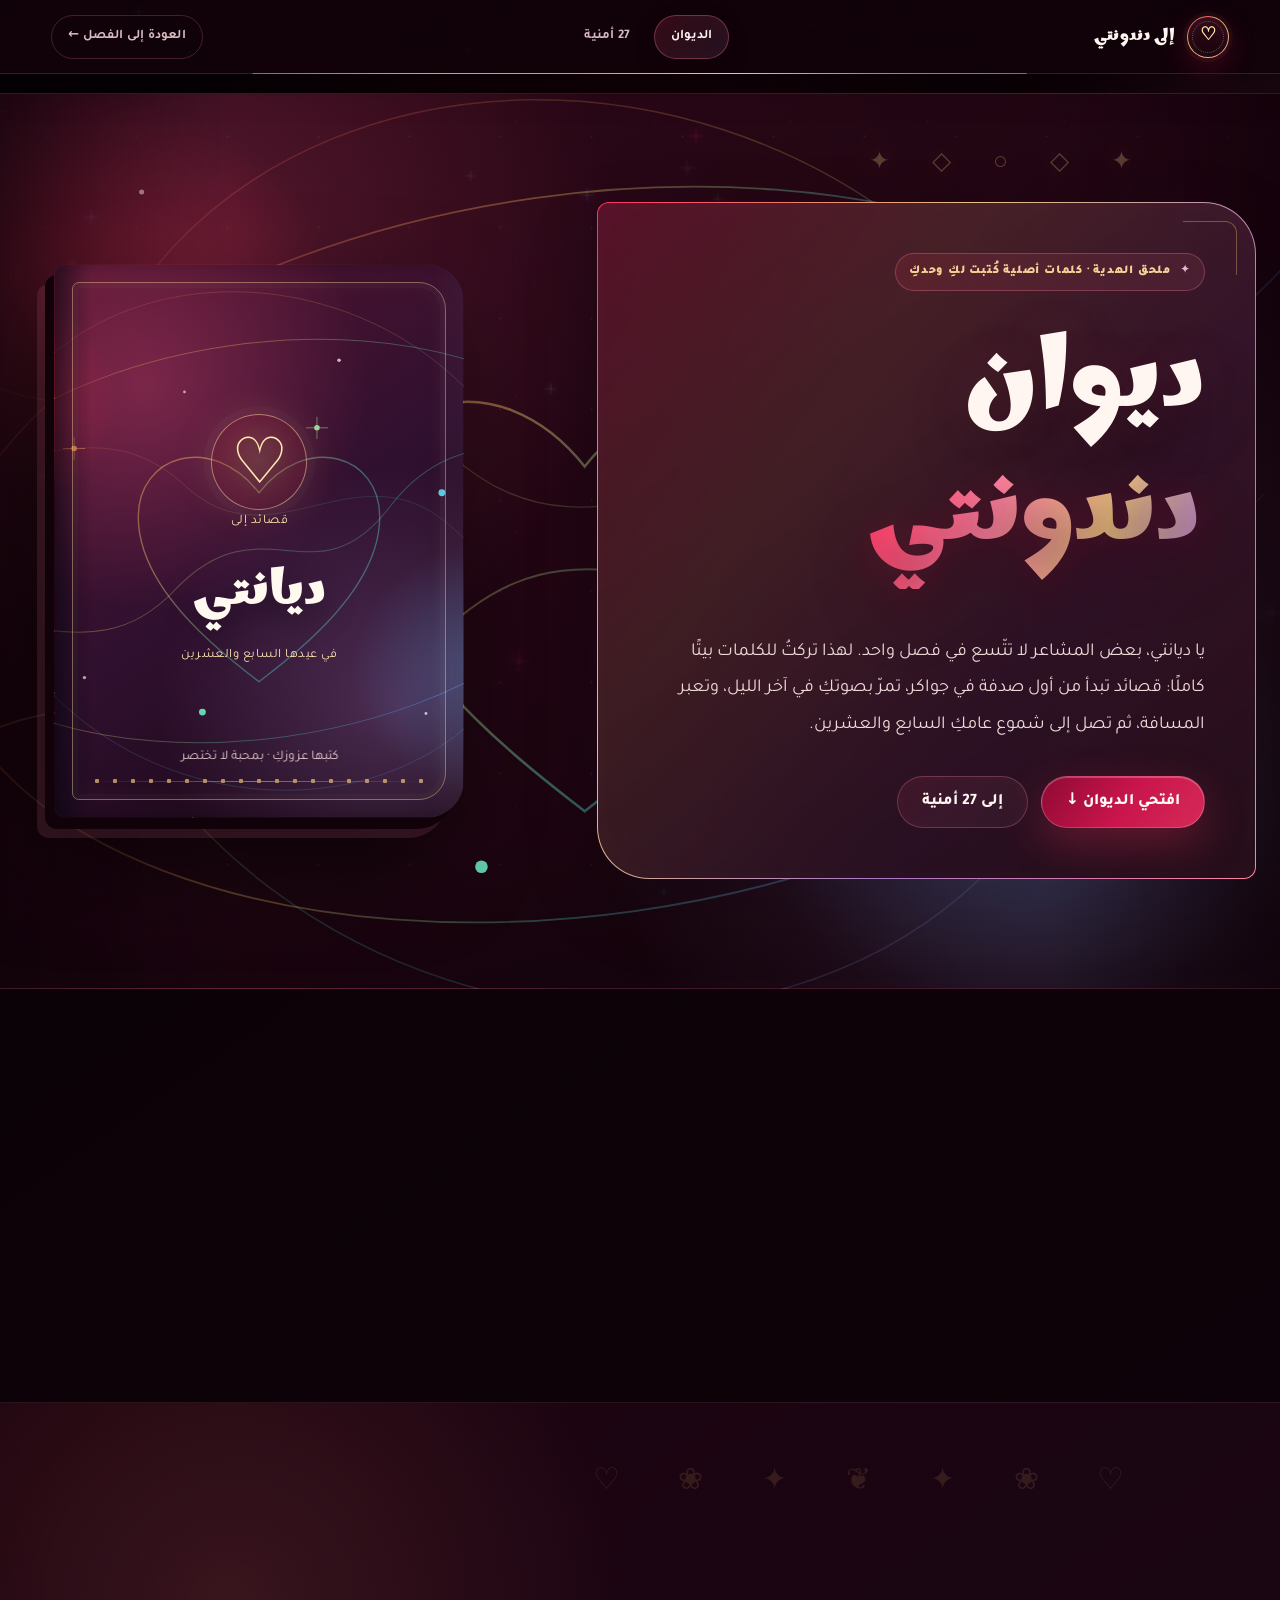
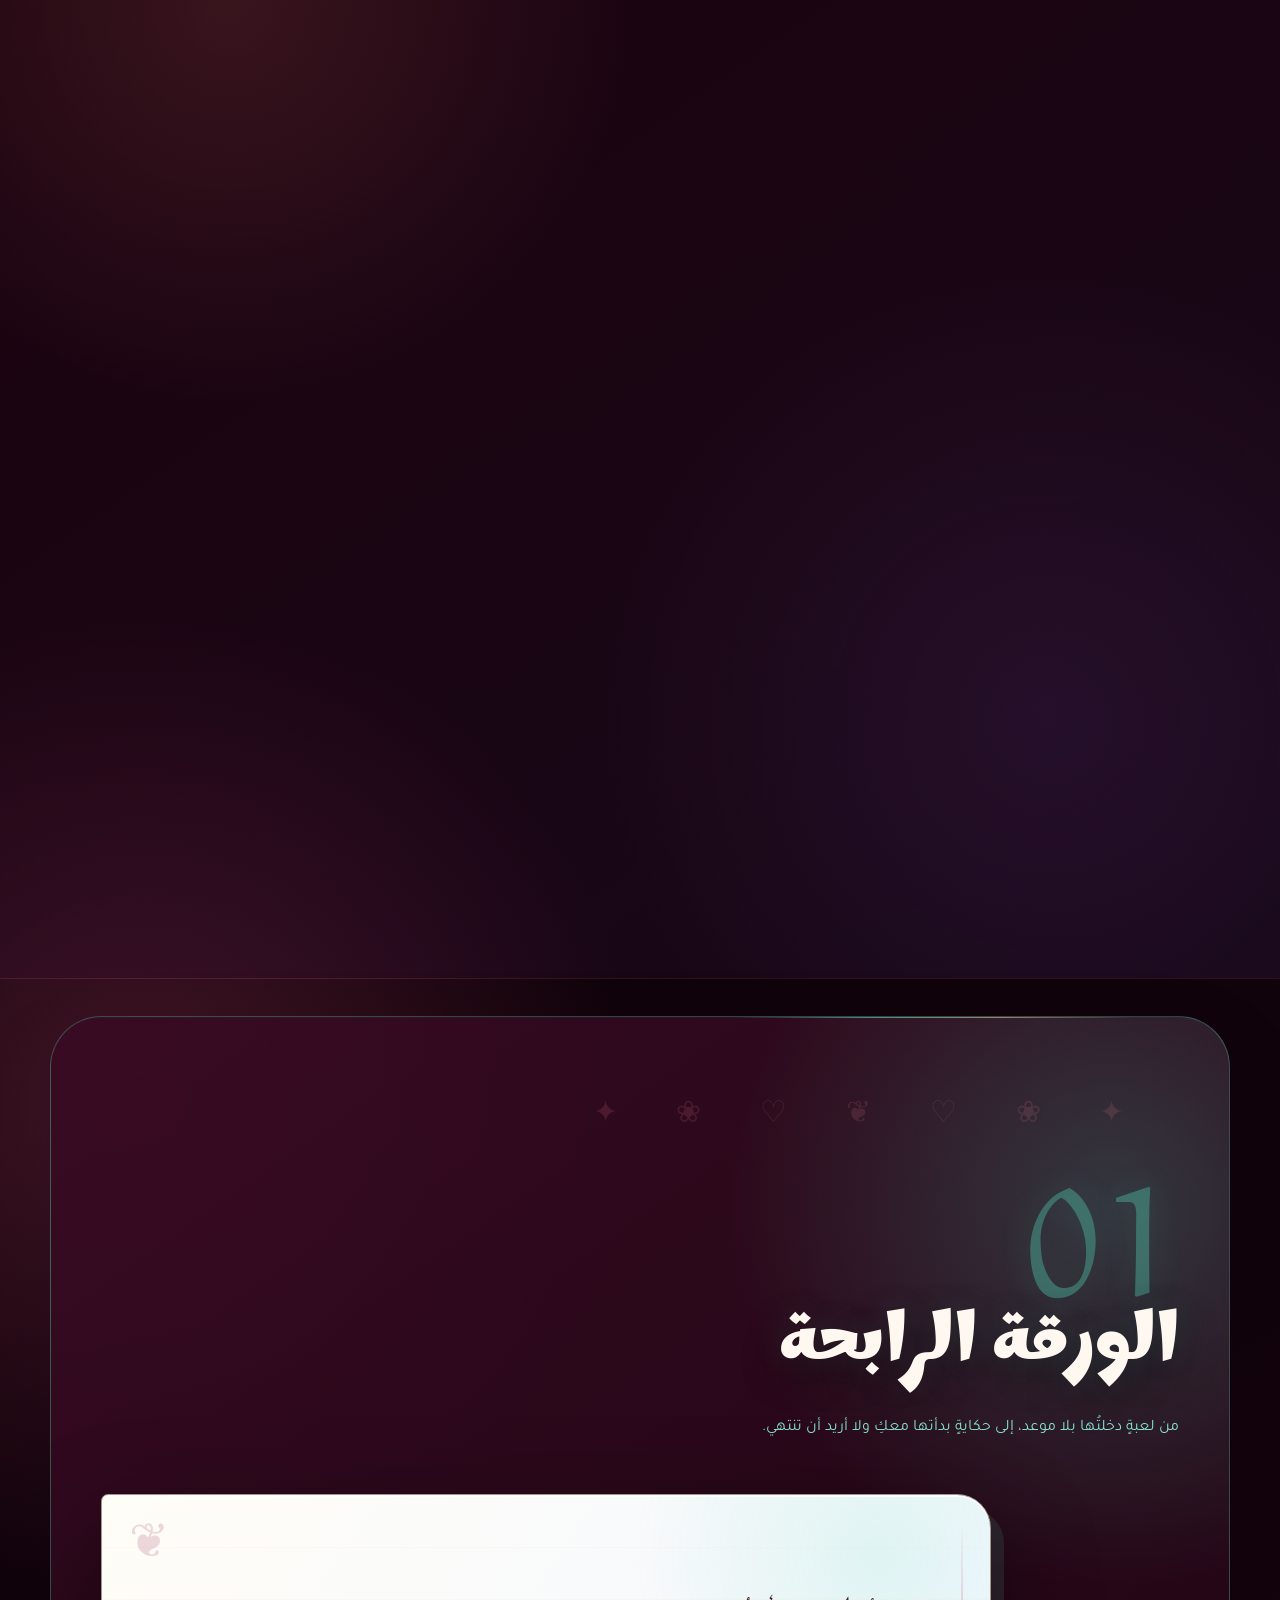
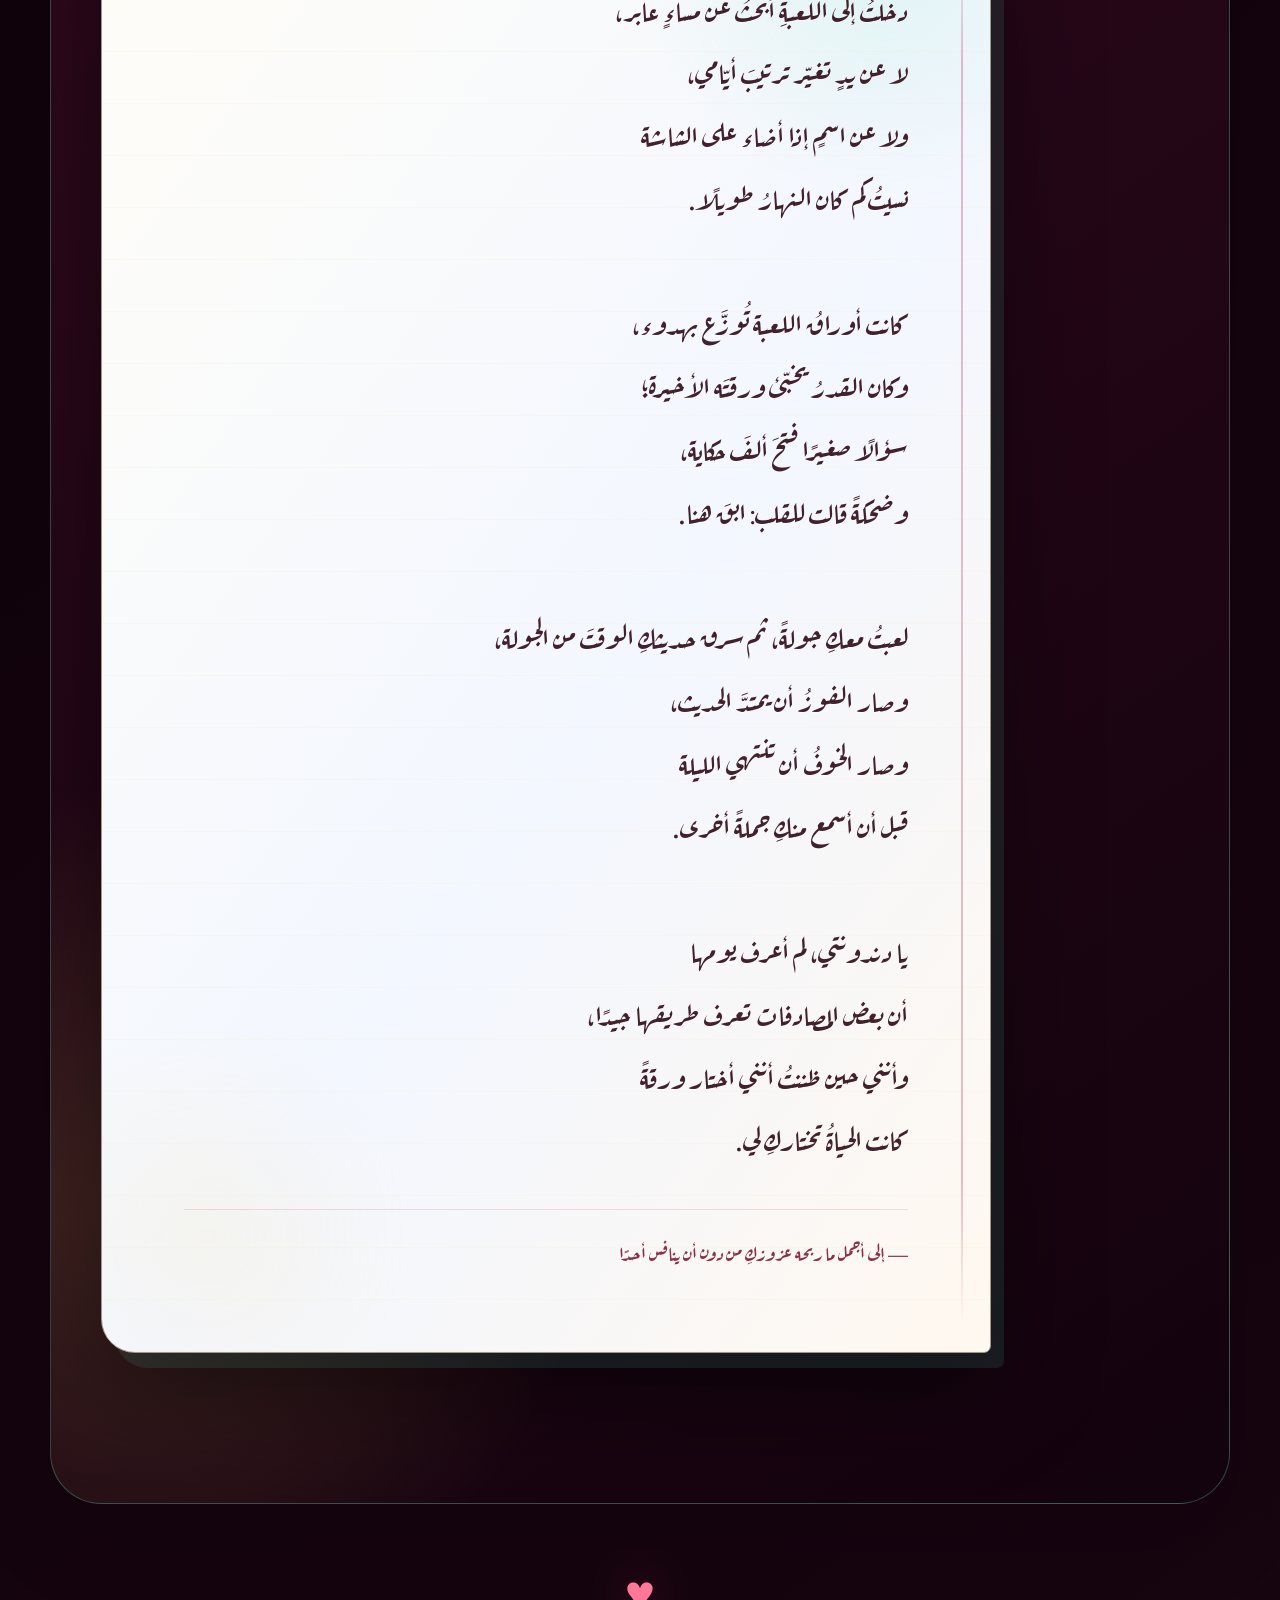
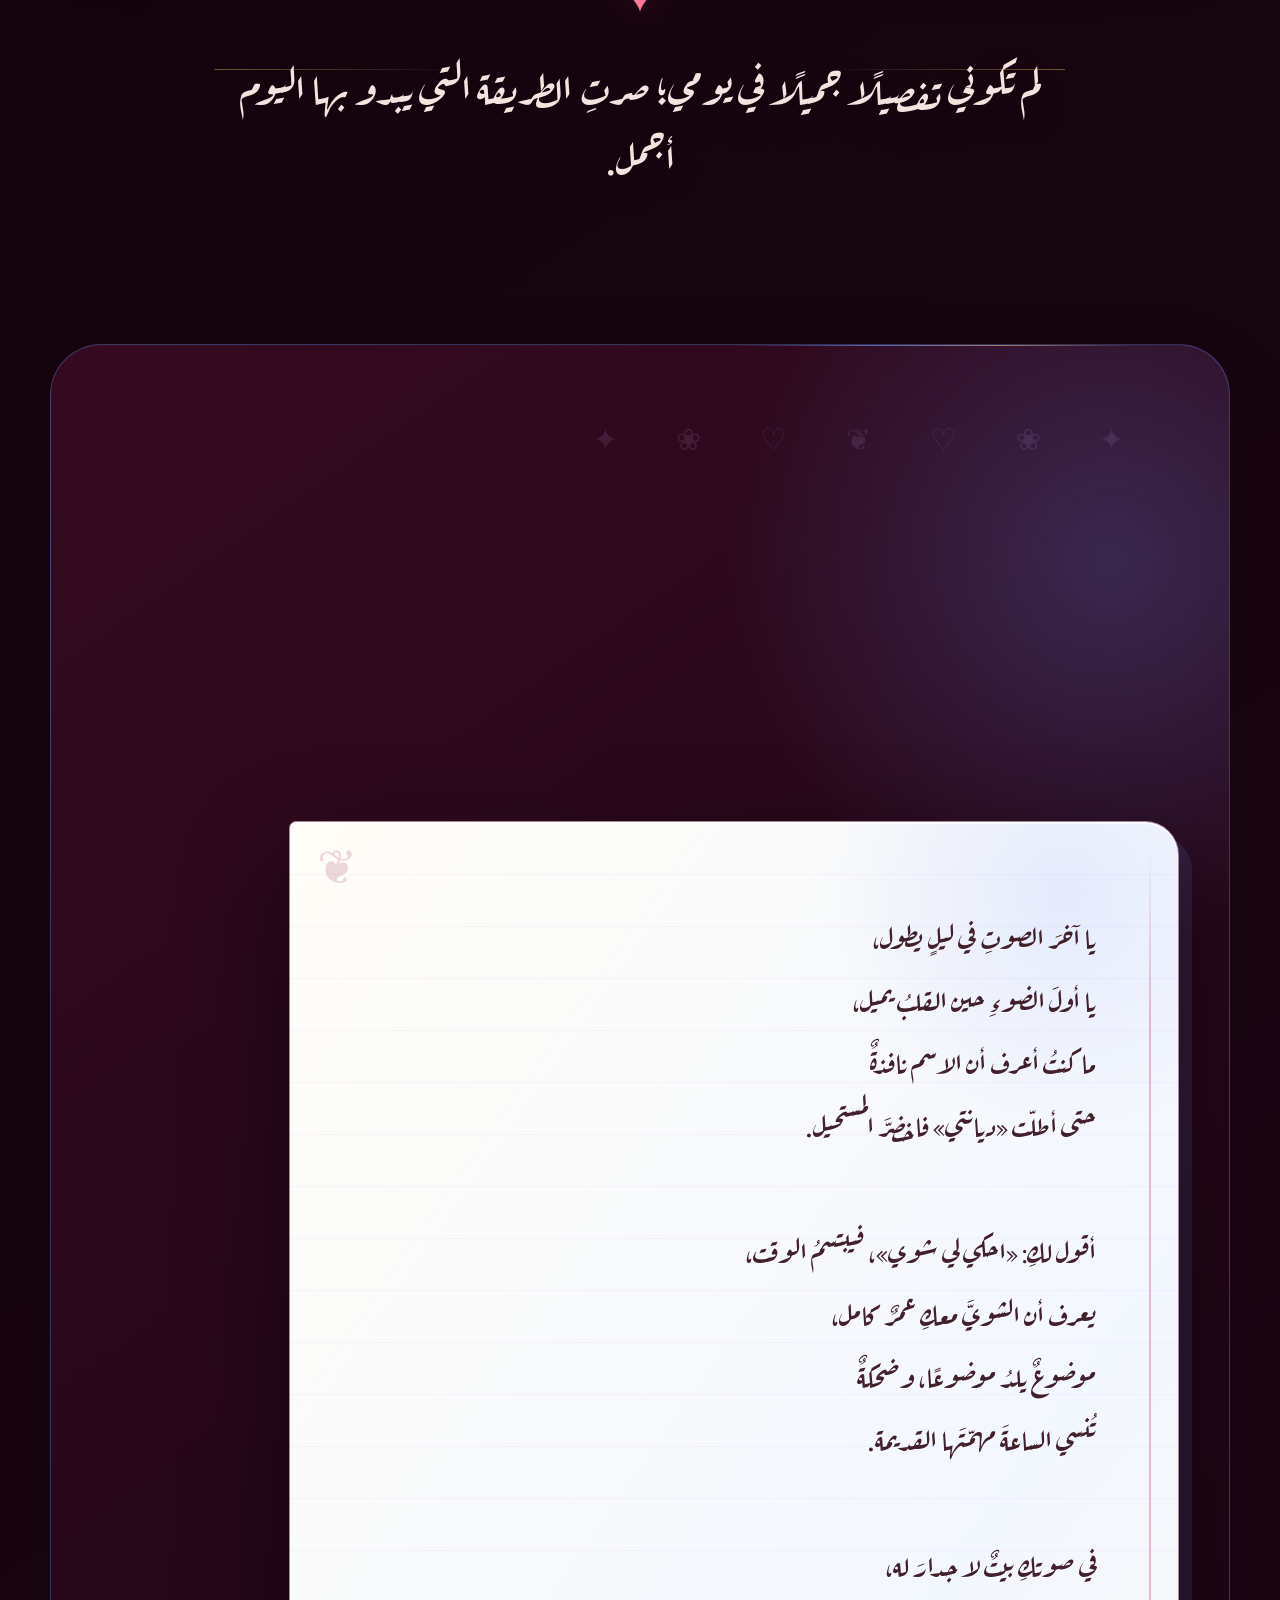
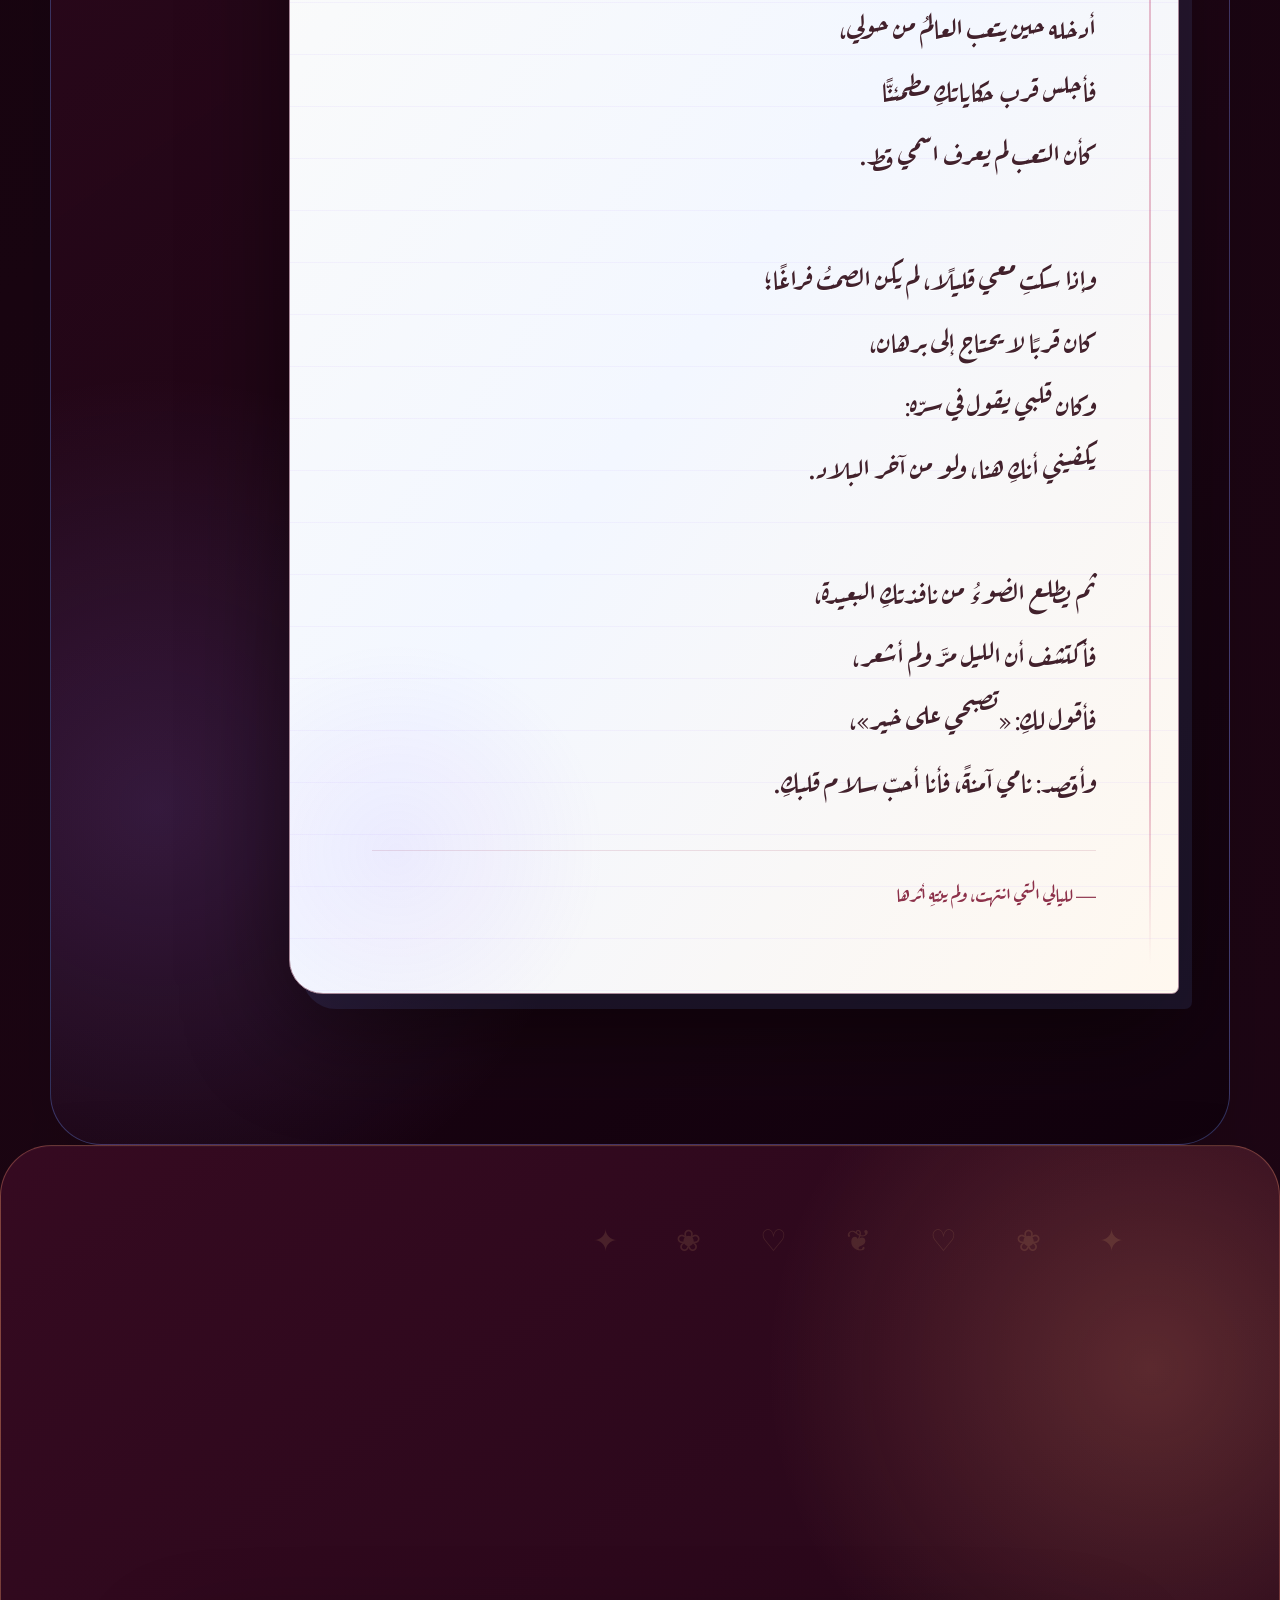
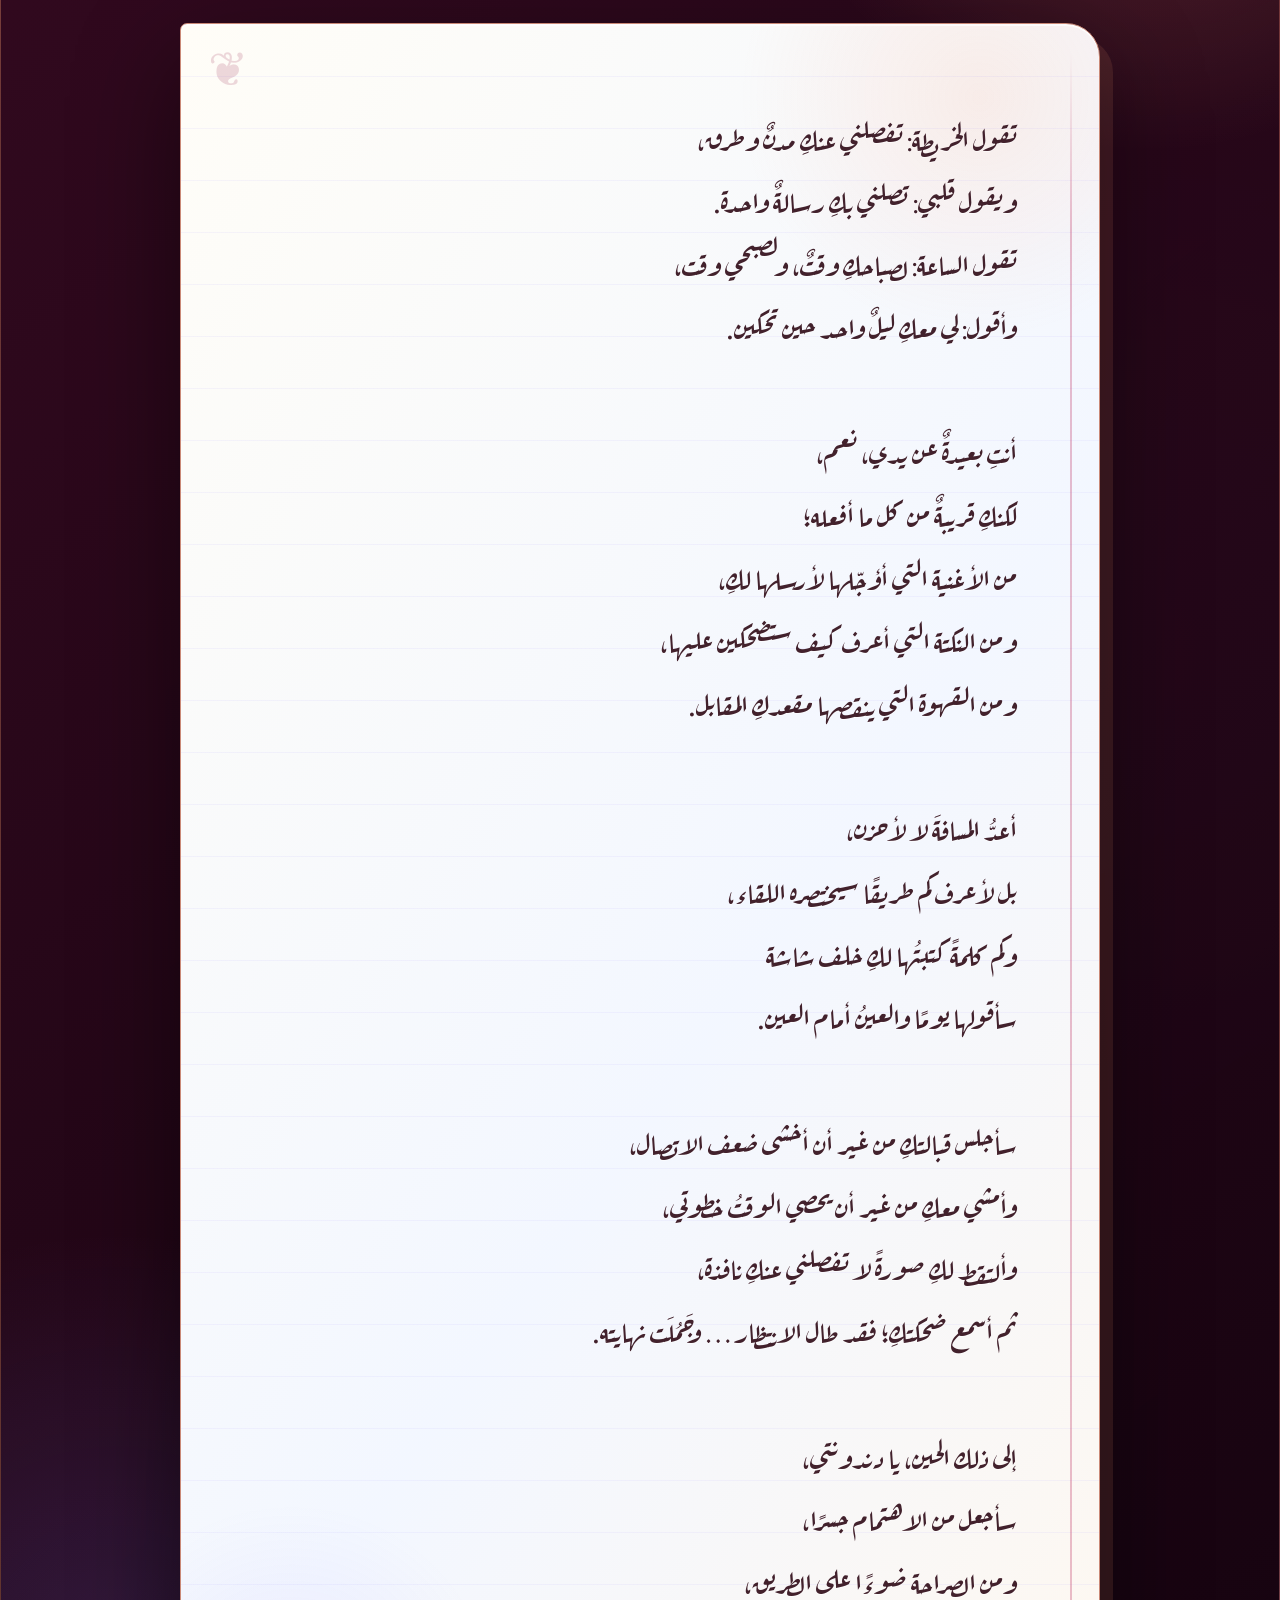
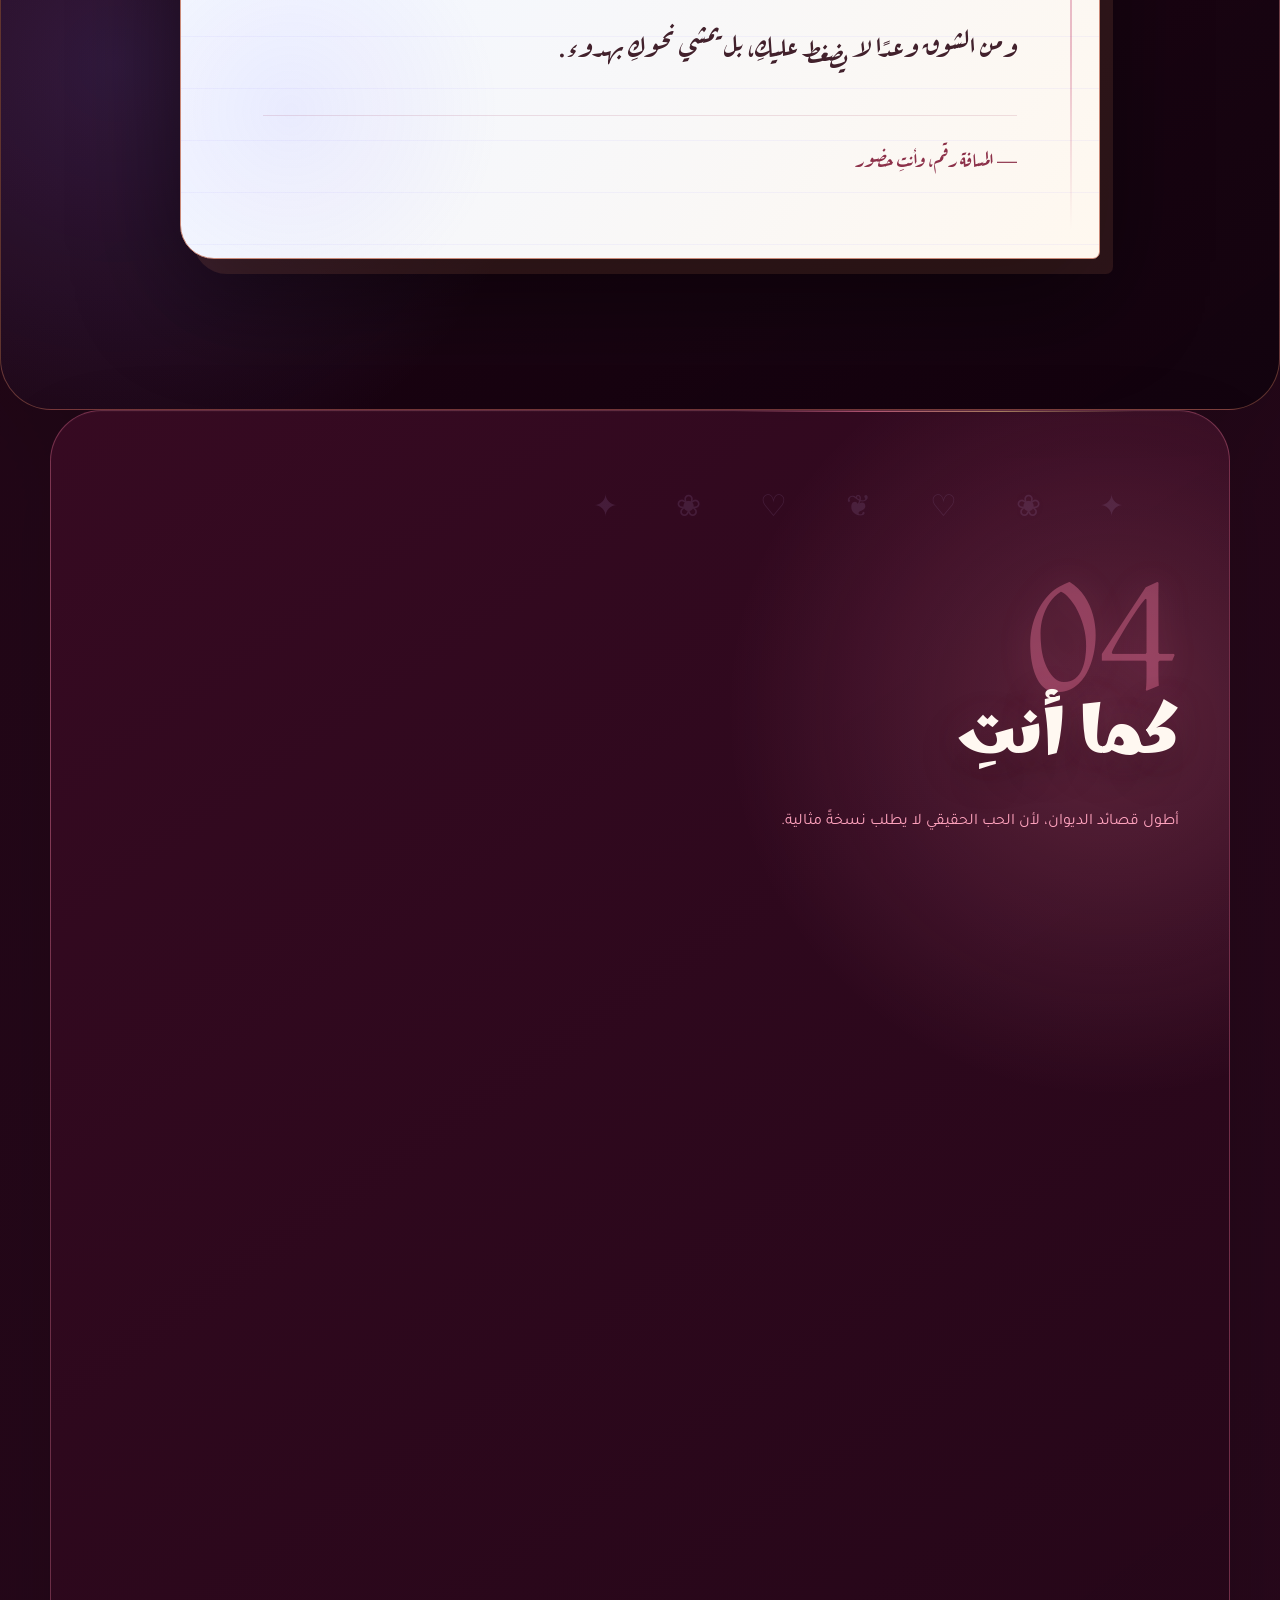
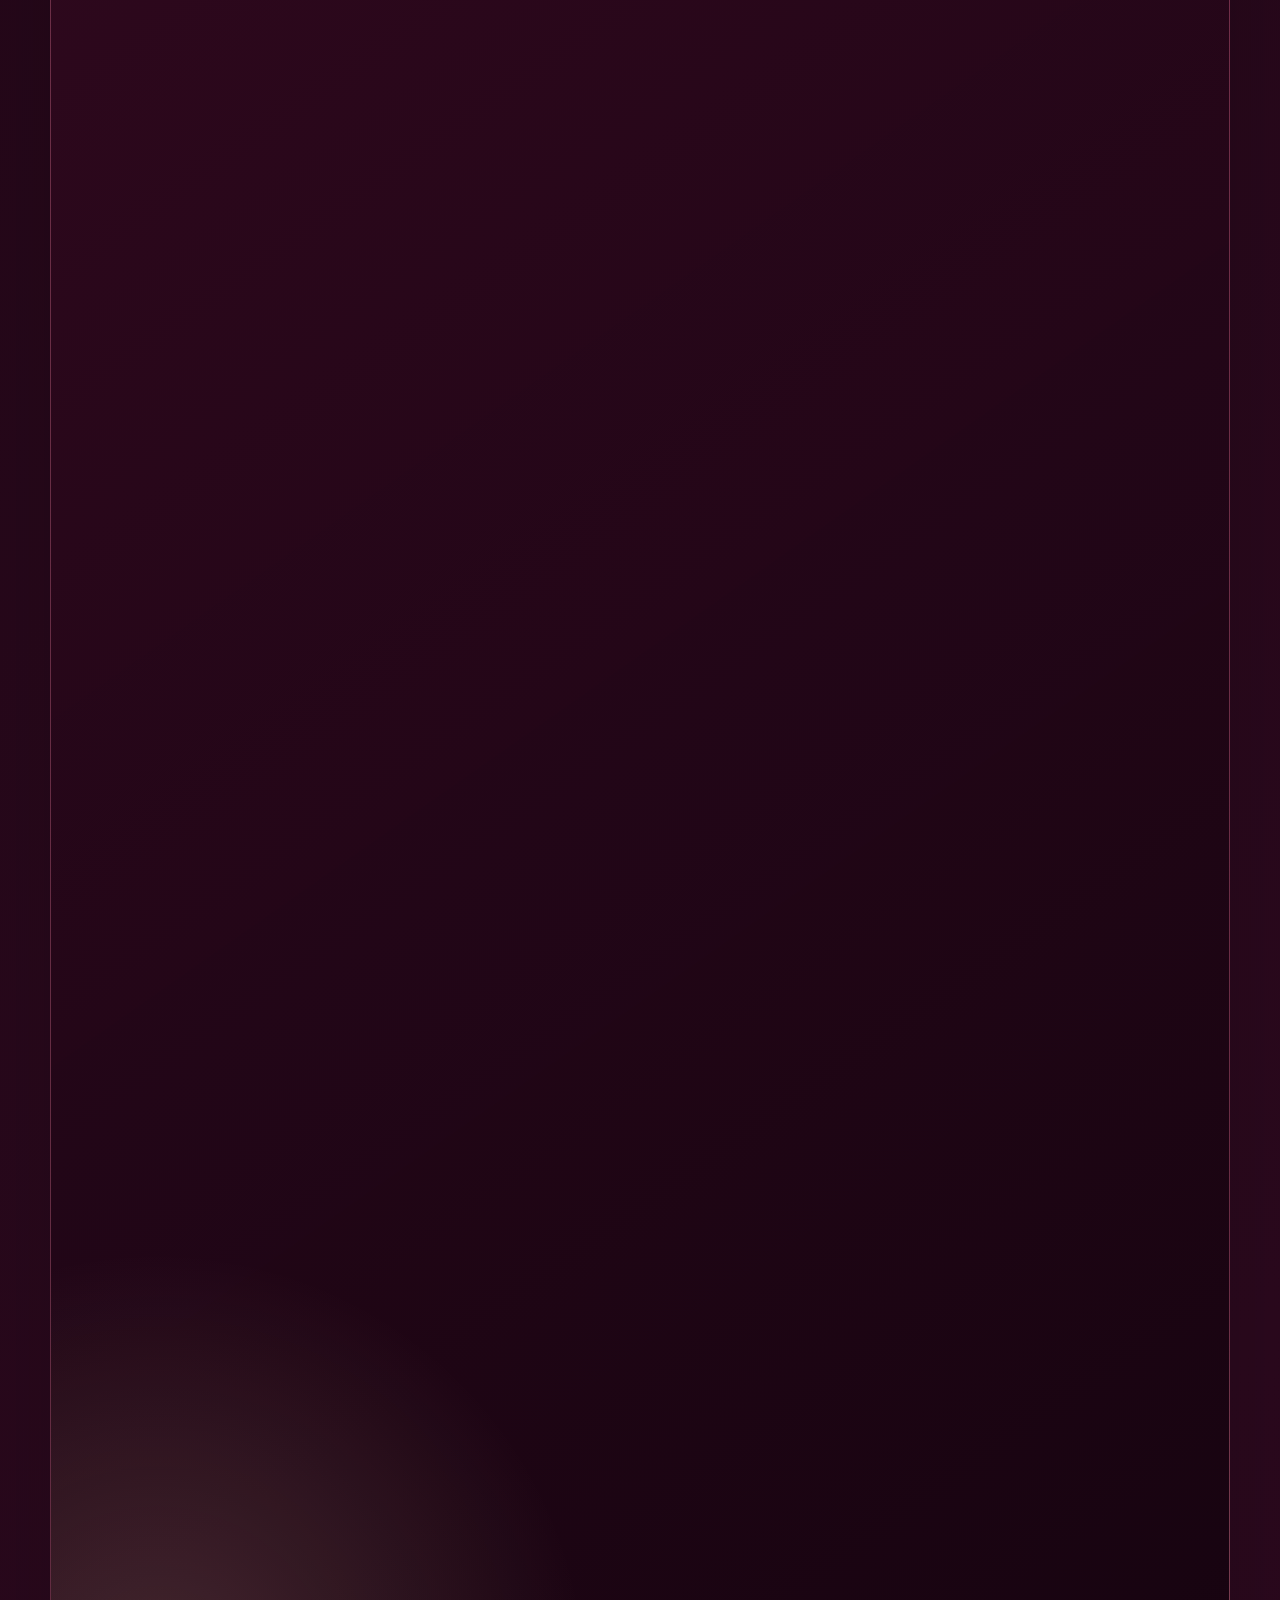
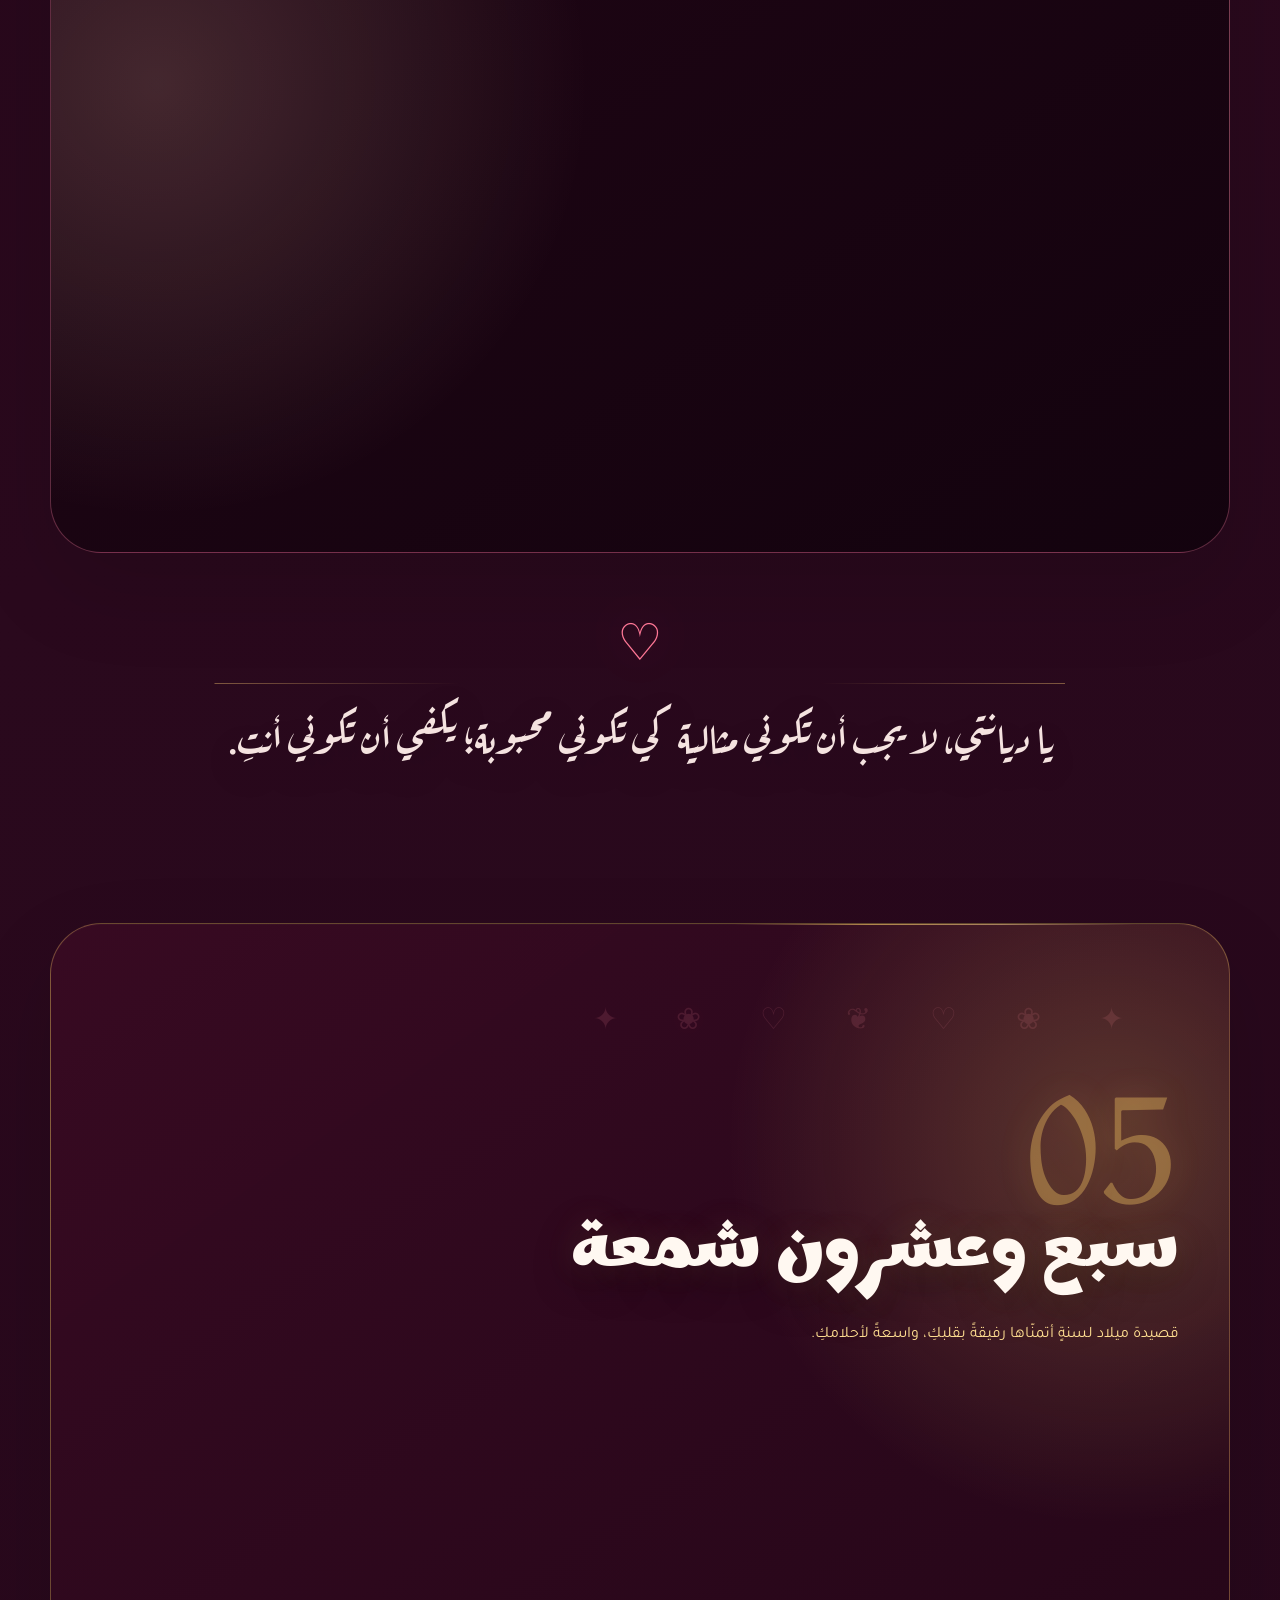
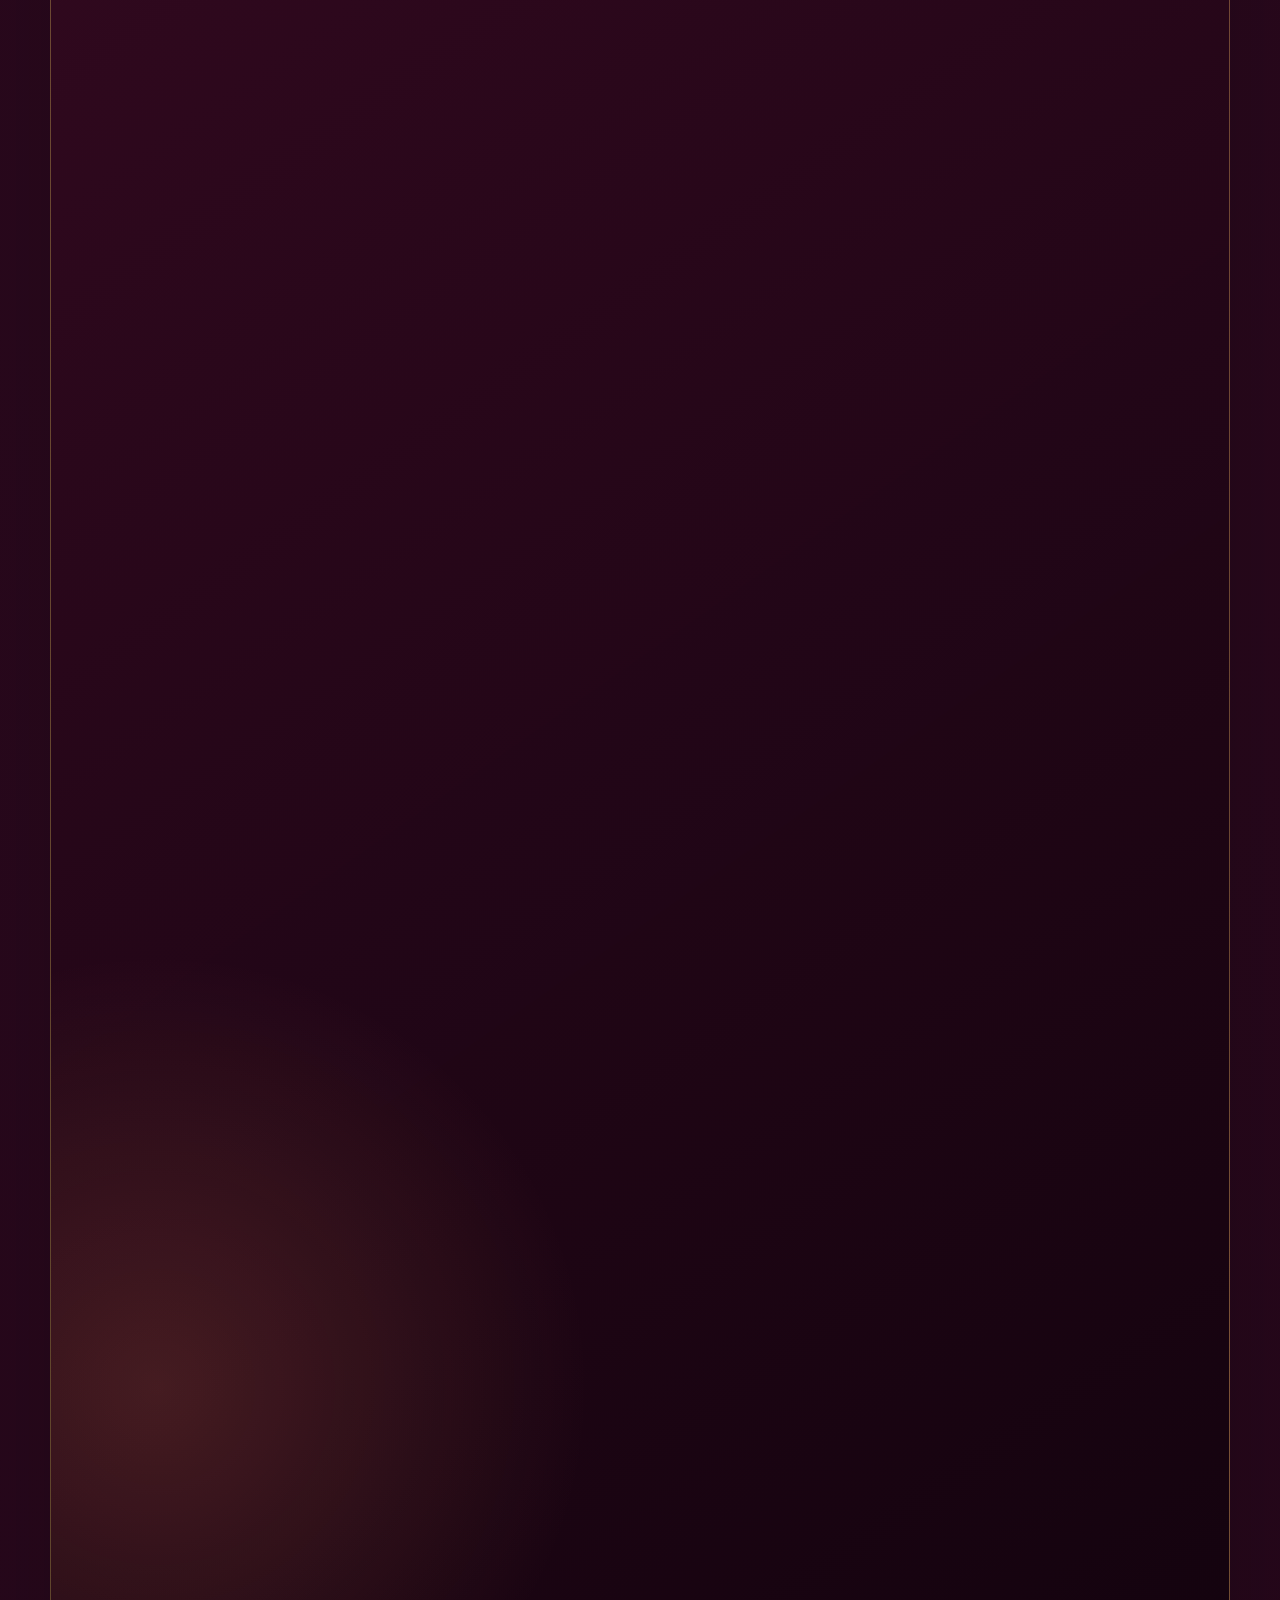
==== commit 7f4160f0: "Force refresh restored design assets" ====
--- a/poems.html
+++ b/poems.html
@@ -12,9 +12,9 @@
   <link rel="preconnect" href="https://fonts.googleapis.com">
   <link rel="preconnect" href="https://fonts.gstatic.com" crossorigin>
   <link href="https://fonts.googleapis.com/css2?family=Aref+Ruqaa:wght@400;700&amp;family=Marhey:wght@400;500;600;700&amp;family=Tajawal:wght@400;500;700;800;900&amp;display=swap" rel="stylesheet">
-  <link rel="stylesheet" href="companion.css">
-  <link rel="stylesheet" href="love-spectrum.css">
-  <link rel="stylesheet" href="mobile.css">
+  <link rel="stylesheet" href="companion.css?v=crimson-20260809">
+  <link rel="stylesheet" href="love-spectrum.css?v=crimson-20260809">
+  <link rel="stylesheet" href="mobile.css?v=crimson-20260809">
   <script>document.documentElement.classList.replace('no-js', 'js');</script>
 </head>
 <body data-page="poems">
